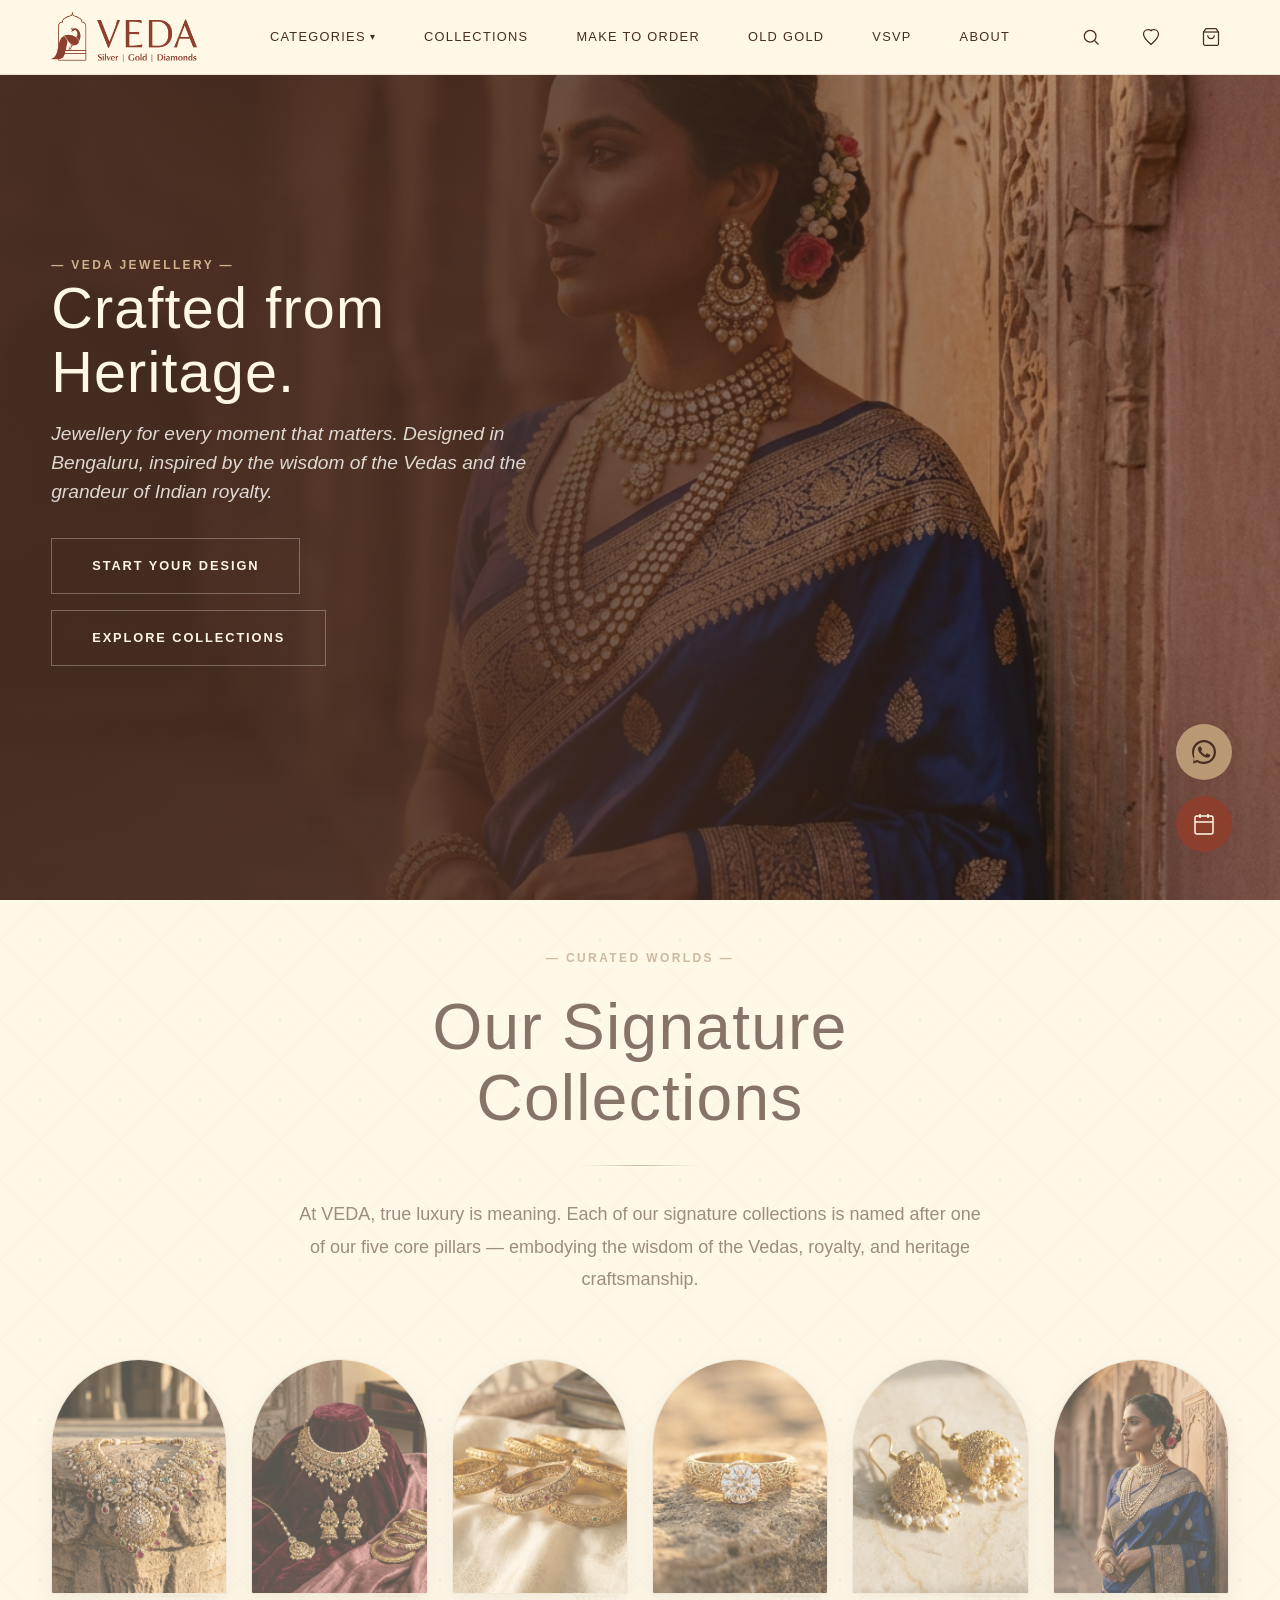
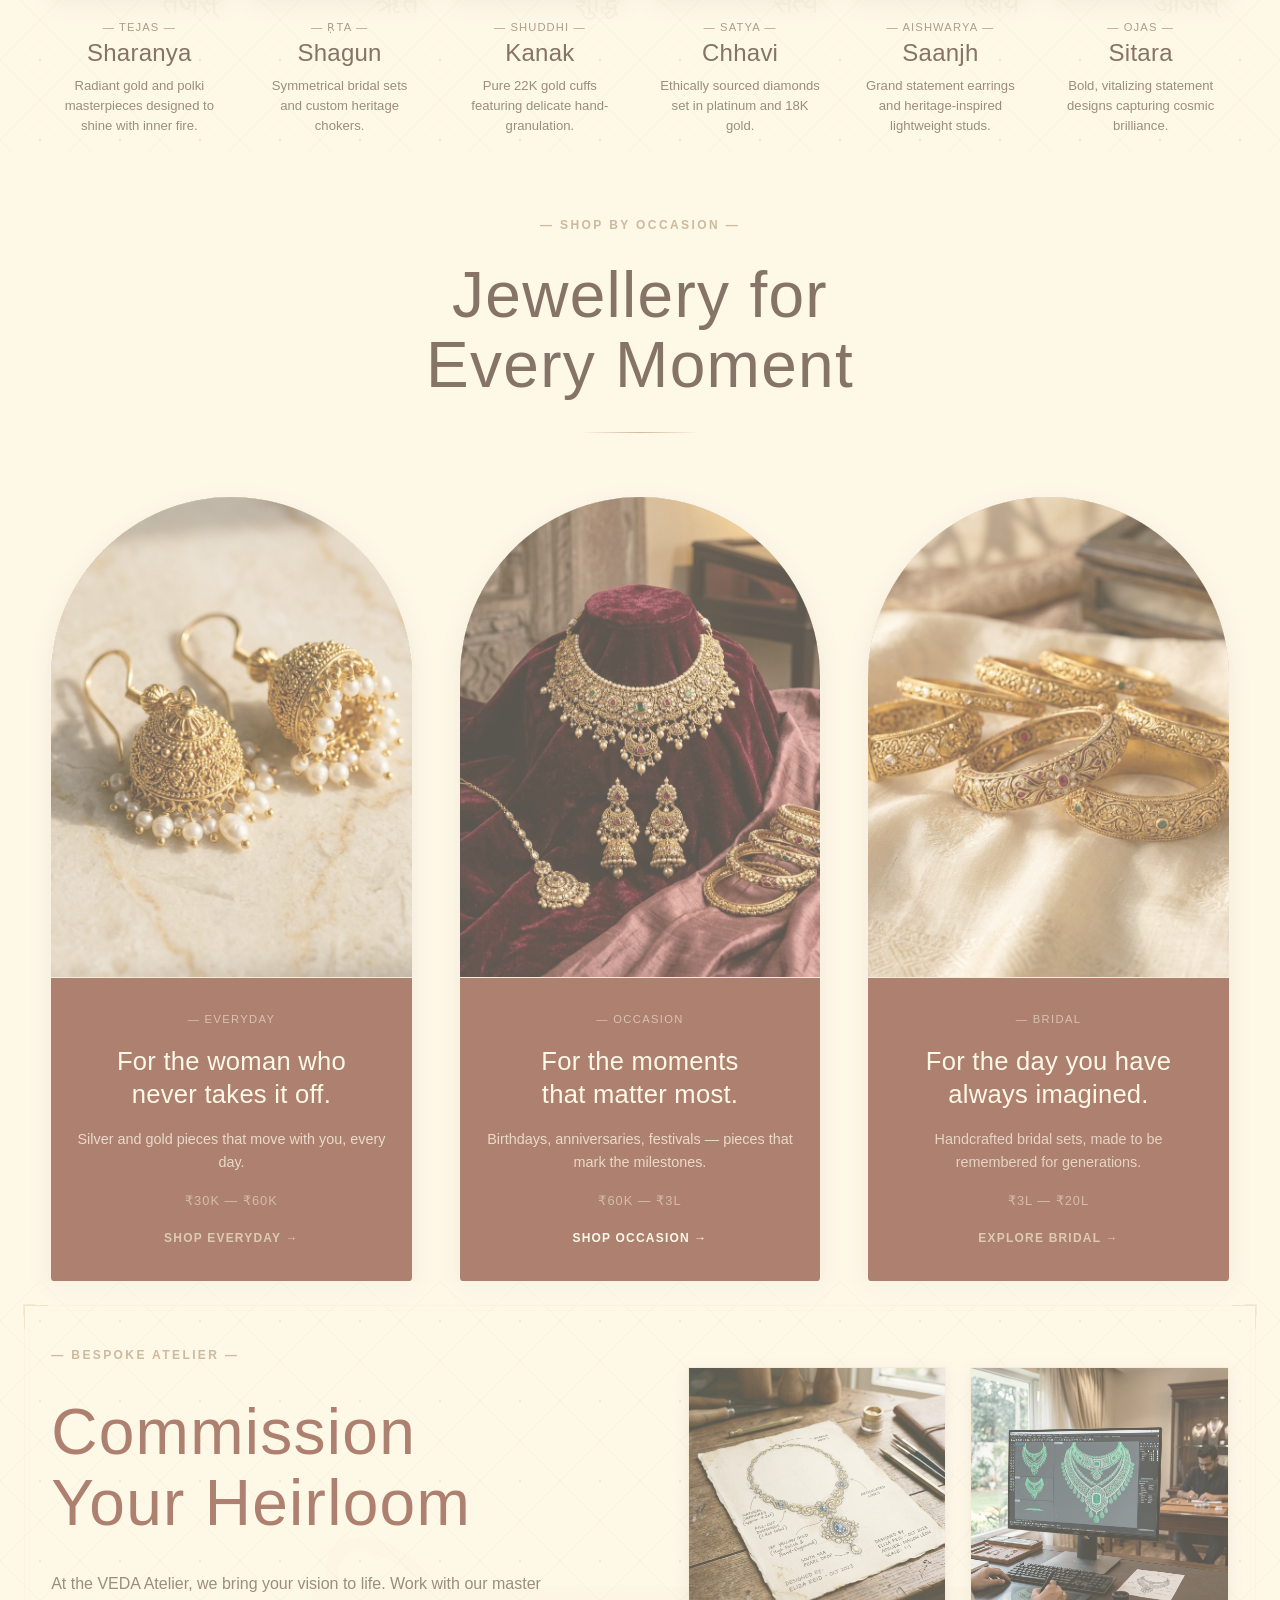
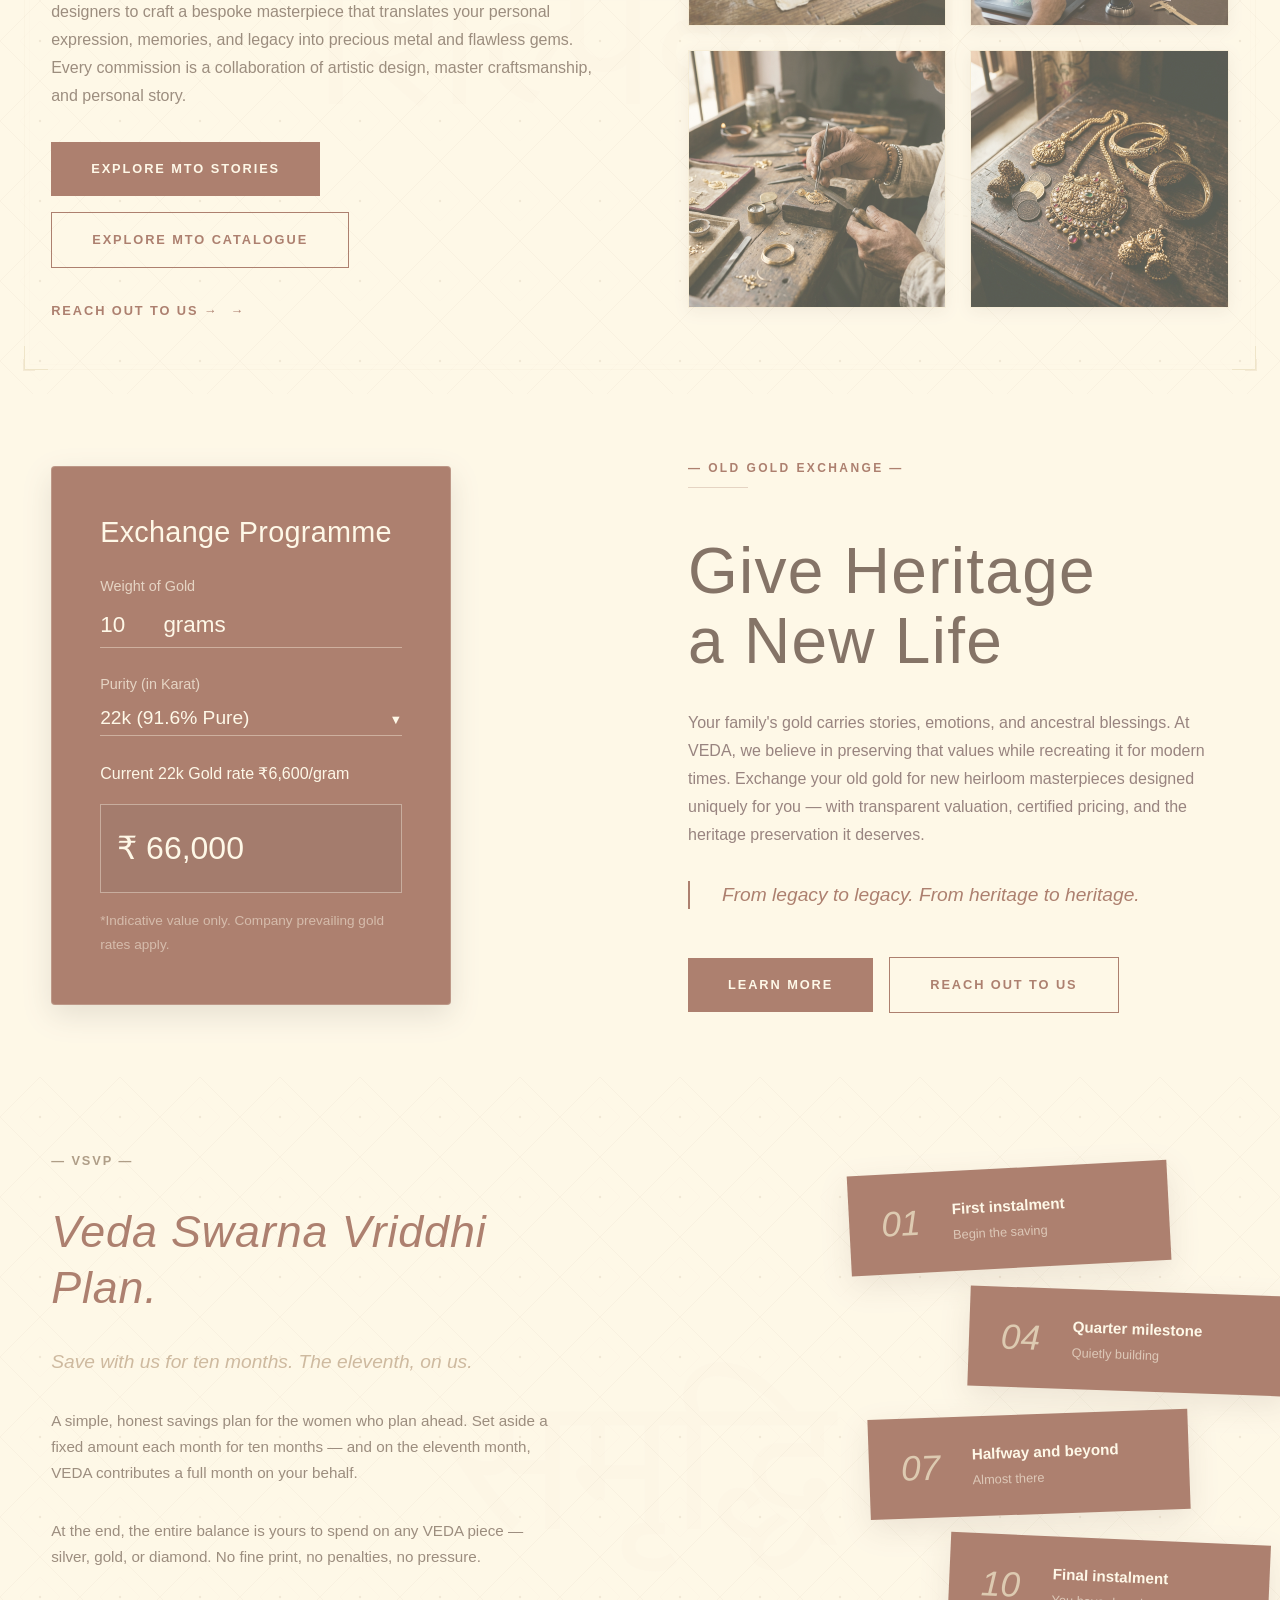
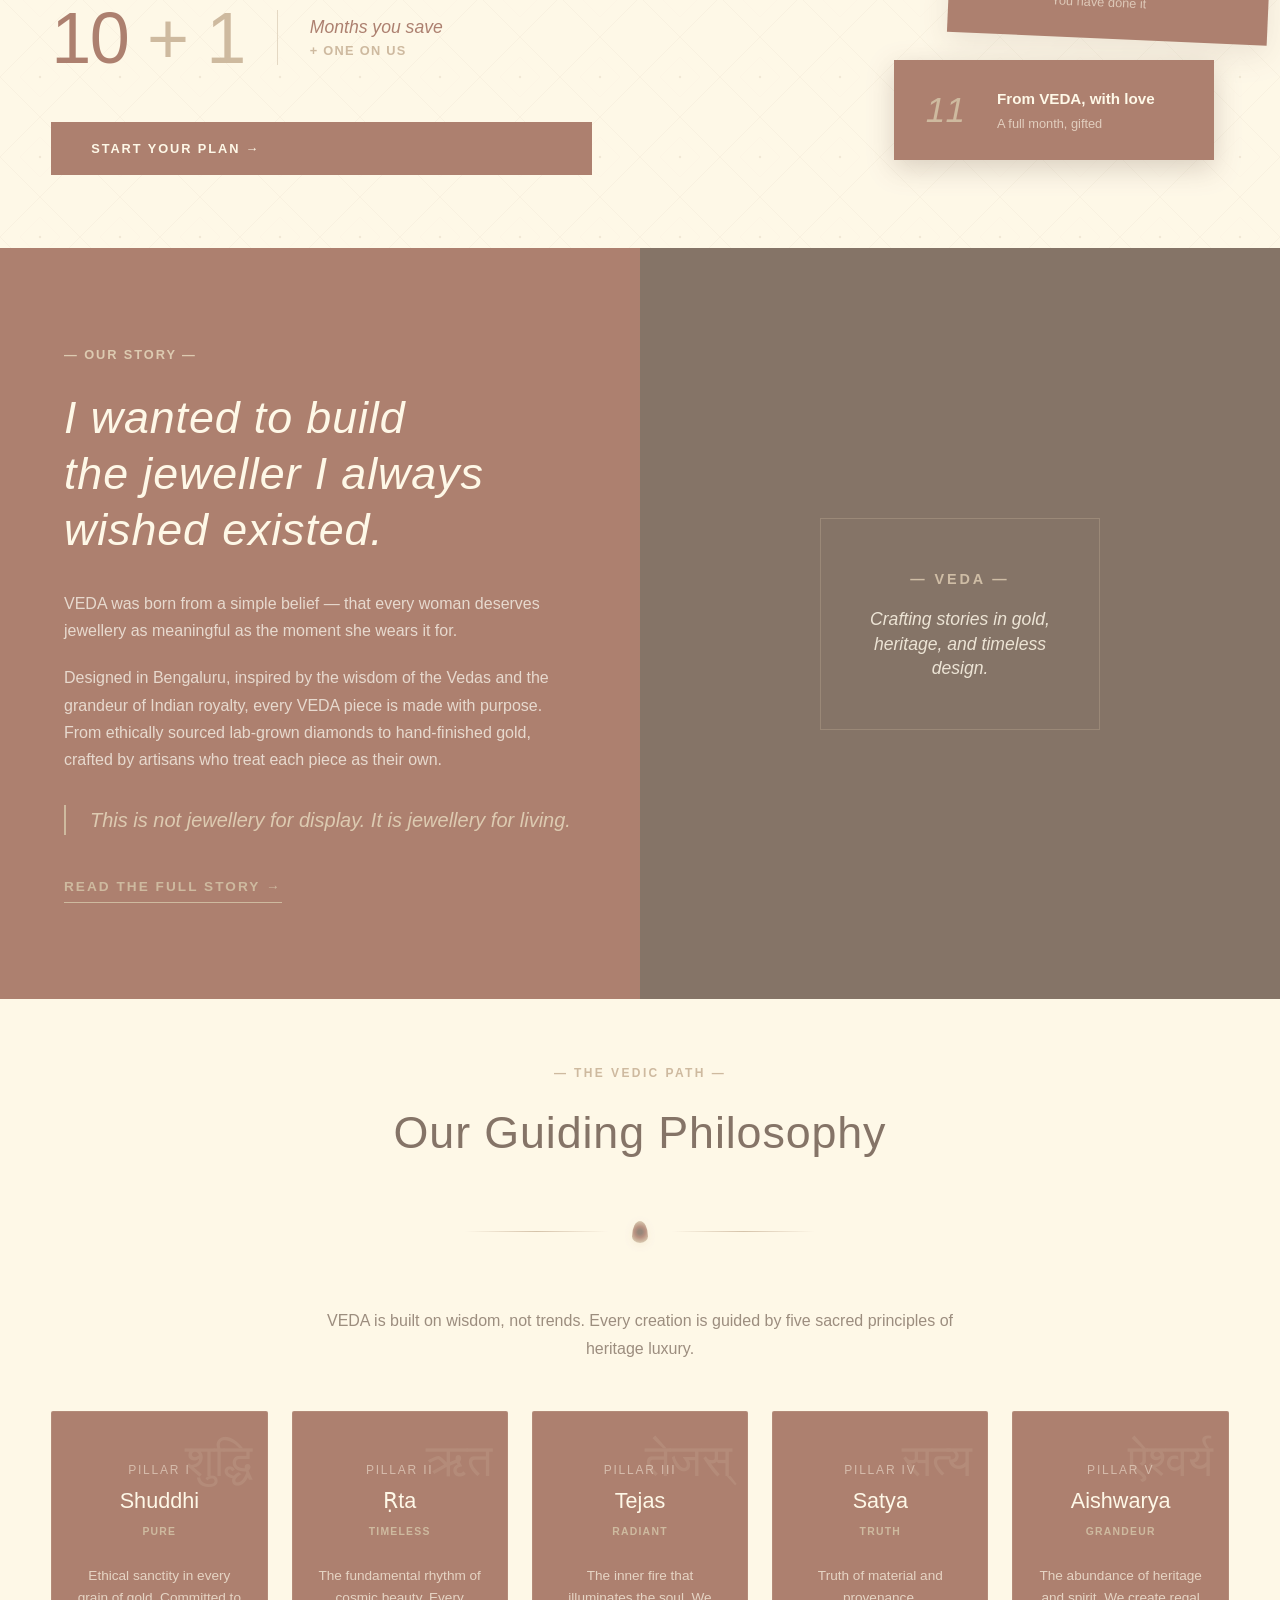
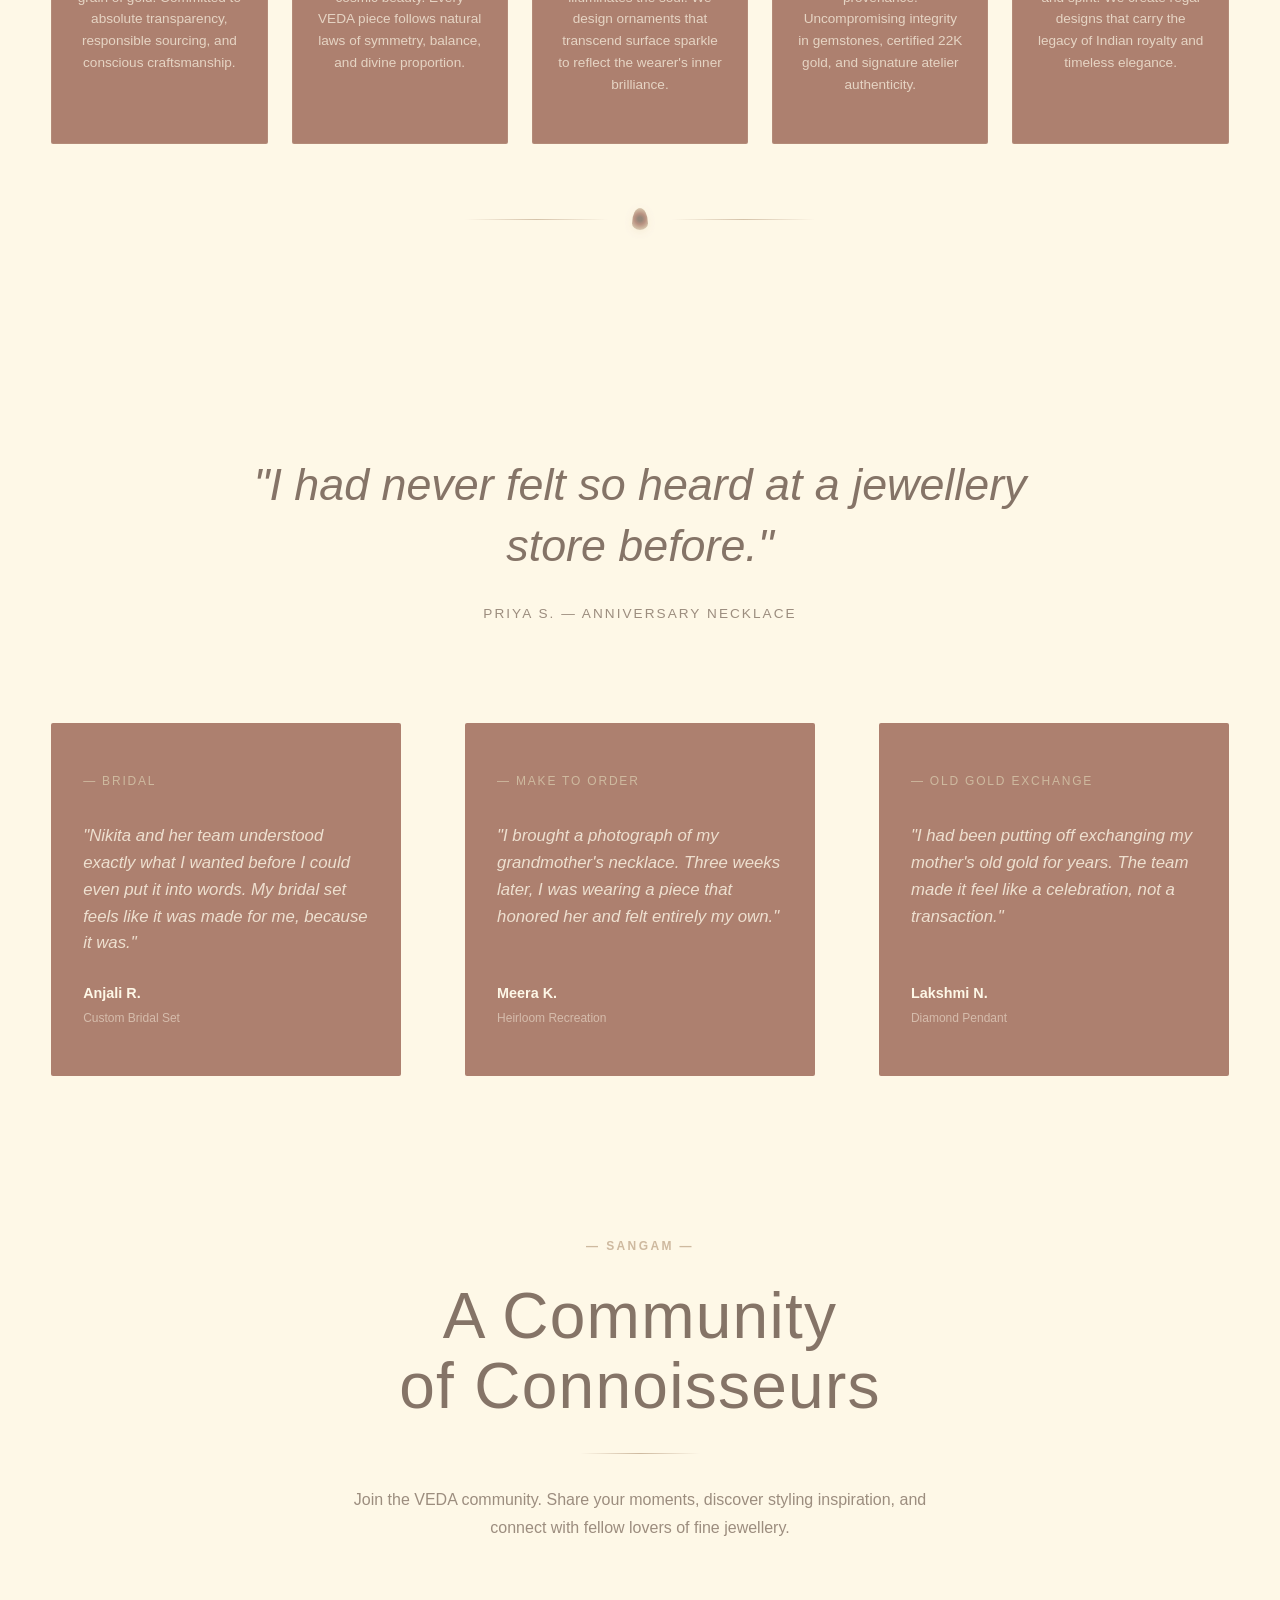
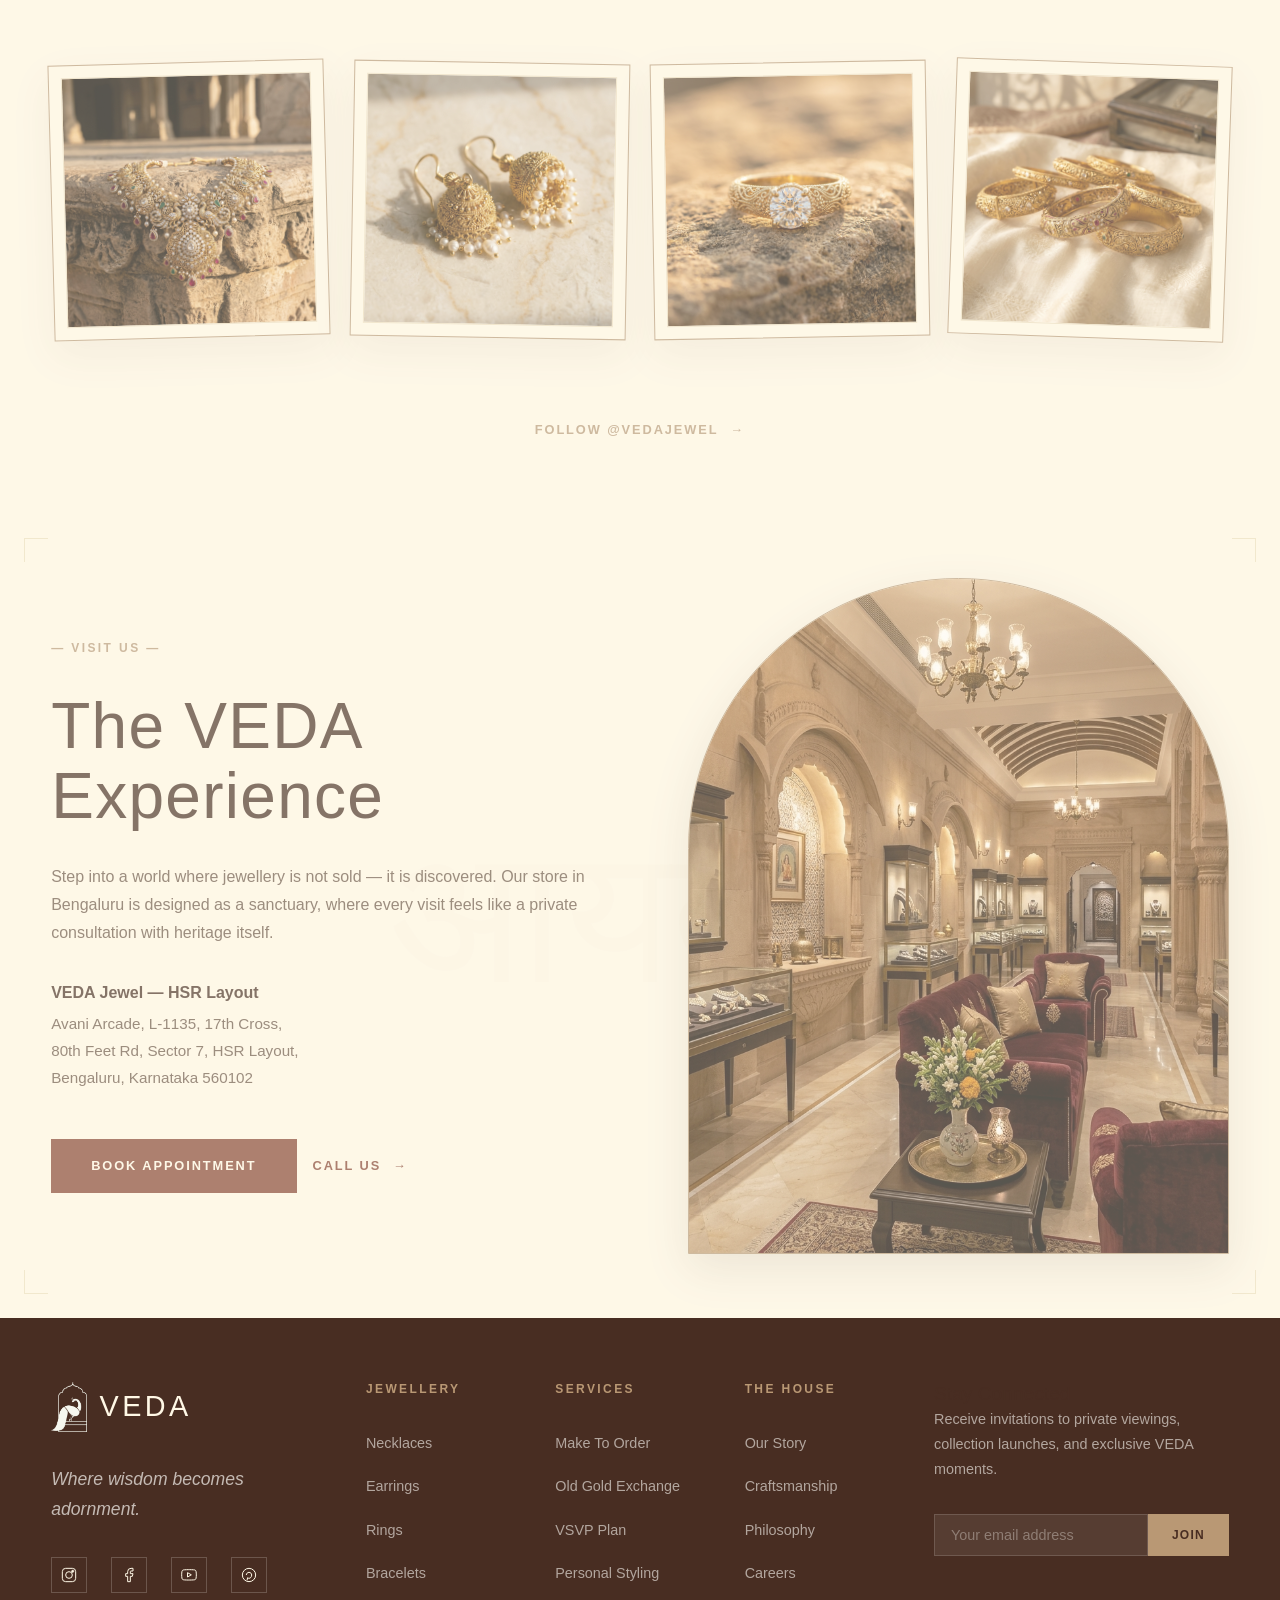
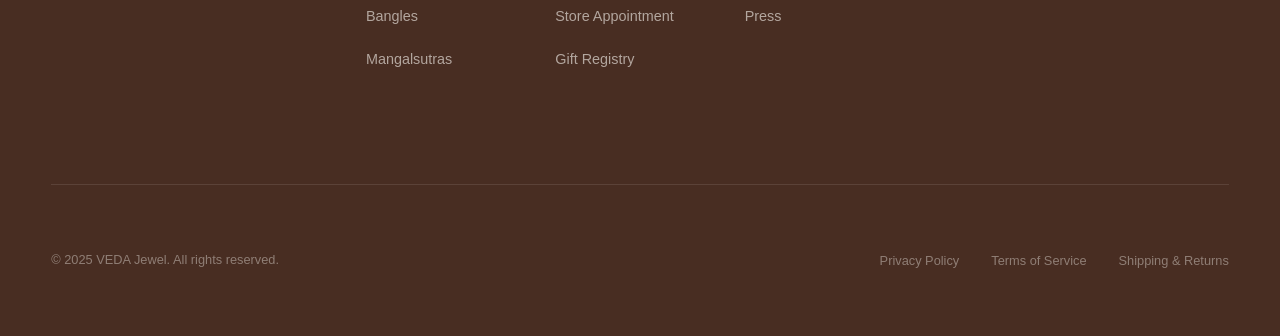
==== index.html @ a29790f1 "ui: reduce hero size and center align text on mobile" ====
<!DOCTYPE html>
<html lang="en">
<head>
  <meta charset="UTF-8">
  <meta name="viewport" content="width=device-width, initial-scale=1.0">
  <title>VEDA Jewel — Where Wisdom Becomes Adornment</title>
  <meta name="description" content="VEDA is a luxury Indian jewellery house inspired by the wisdom of the Vedas, Indian royalty, heritage craftsmanship, and conscious luxury. Silver, Gold & Diamonds.">
  <link rel="icon" type="image/svg+xml" href="assets/icons/favicon.svg">
  <link rel="stylesheet" href="css/style.css?v=4.1">
</head>
<body>

  <!-- ═══ Navigation ═══ -->
  <nav class="navbar" id="main-nav">
    <div class="navbar-inner">
      <a href="index.html" class="navbar-logo">
        <img src="assets/icons/logo-full.png" alt="VEDA Jewel" style="height: 50px; width: auto;">
      </a>

      <div class="navbar-links">
        <div class="navbar-dropdown-wrapper">
          <a href="category.html" class="navbar-dropdown-toggle">Categories <span class="chevron-arrow">&#9662;</span></a>
          <div class="navbar-dropdown-menu">
            <a href="category.html?category=necklaces">Gold Necklaces</a>
            <a href="category.html?category=pendants">Gold Pendants</a>
            <a href="category.html?category=mangalsutra">Gold Mangalsutras</a>
            <a href="category.html?category=earrings">Gold Earrings</a>
            <a href="category.html?category=rings">Gold Rings</a>
            <a href="category.html?category=bracelets">Gold Bracelets</a>
            <a href="category.html?category=nosepin">Gold Nosepins</a>
          </div>
        </div>
        <a href="collection.html">Collections</a>
        <a href="make-to-order.html">Make To Order</a>
        <a href="old-gold-exchange.html">Old Gold</a>
        <a href="vsvp.html">VSVP</a>
        <a href="about.html">About</a>
      </div>

      <div class="navbar-utility">
        <button aria-label="Search" class="hide-mobile">
          <svg viewBox="0 0 24 24" fill="none" stroke="currentColor" stroke-width="1.5"><circle cx="11" cy="11" r="7"/><path d="M16.5 16.5L21 21"/></svg>
        </button>
        <a href="#" aria-label="Wishlist" class="hide-mobile">
          <svg viewBox="0 0 24 24" fill="none" stroke="currentColor" stroke-width="1.5"><path d="M12 21C12 21 3 13.5 3 8.5C3 5.42 5.42 3 8.5 3C10.24 3 11.91 3.81 12 5C12.09 3.81 13.76 3 15.5 3C18.58 3 21 5.42 21 8.5C21 13.5 12 21 12 21Z"/></svg>
        </a>
        <a href="#" aria-label="Cart" class="hide-mobile">
          <svg viewBox="0 0 24 24" fill="none" stroke="currentColor" stroke-width="1.5"><path d="M6 2L3 6V20C3 20.5304 3.21071 21.0391 3.58579 21.4142C3.96086 21.7893 4.46957 22 5 22H19C19.5304 22 20.0391 21.7893 20.4142 21.4142C20.7893 21.0391 21 20.5304 21 20V6L18 2H6Z"/><path d="M3 6H21"/><path d="M16 10C16 11.0609 15.5786 12.0783 14.8284 12.8284C14.0783 13.5786 13.0609 14 12 14C10.9391 14 9.92172 13.5786 9.17157 12.8284C8.42143 12.0783 8 11.0609 8 10"/></svg>
        </a>
        <div class="navbar-hamburger" id="hamburger-toggle" aria-label="Menu">
          <span></span><span></span><span></span>
        </div>
      </div>
    </div>
  </nav>

  <!-- Mobile Menu -->
  <div class="mobile-menu" id="mobile-menu">
    <button class="mobile-menu-close" aria-label="Close menu">&times;</button>
    <a href="index.html">Home</a>
    <a href="category.html">Categories</a>
    <a href="collection.html">Collections</a>
    <a href="make-to-order.html">Make To Order</a>
    <a href="old-gold-exchange.html">Old Gold Exchange</a>
    <a href="vsvp.html">VSVP</a>
    <a href="about.html">Our Story</a>
    <a href="products.html">Shop</a>
  </div>


  <!-- ═══ HERO ═══ -->
  <section class="hero hero-home luxury-texture" id="hero">
    <div class="hero-burgundy-gradient"></div>
    
    <div class="hero-content hero-home-content">
      <span class="label" style="color: var(--gold-light); animation: fadeInDown 1s ease 0.3s both;">— VEDA JEWELLERY —</span>
      <h1 class="display-lg" style="animation: fadeInUp 1.2s ease 0.5s both;">Crafted from Heritage.</h1>
      <p class="subtitle" style="animation: fadeInUp 1.2s ease 0.8s both;">Jewellery for every moment that matters. Designed in Bengaluru, inspired by the wisdom of the Vedas and the grandeur of Indian royalty.</p>
      <div class="hero-home-buttons" style="animation: fadeInUp 1.2s ease 1.1s both;">
        <a href="products.html" class="btn btn-secondary" style="border-color: rgba(250,247,242,0.3); color: var(--text-light);">Start Your Design</a>
        <a href="collection.html" class="btn btn-secondary" style="border-color: rgba(250,247,242,0.3); color: var(--text-light);">Explore Collections</a>
      </div>
    </div>
  </section>

  <!-- ═══ THE COLLECTIONS OF VEDA ═══ -->
  <section class="bg-cream bg-pattern-jaali-light" id="philosophy" style="padding-top: var(--space-xl); padding-bottom: 0;">
    <div class="container" style="position: relative; z-index: 1;">
      <div class="section-header reveal" style="text-align: center; margin-bottom: var(--space-2xl);">
        <span class="label-gold">— Curated Worlds —</span>
        <h2>Our Signature Collections</h2>
        <hr class="gold-line-long">
        <p class="body-lg" style="margin: 0 auto; max-width: 800px;">
          At VEDA, true luxury is meaning. Each of our signature collections is named after one of our five core pillars — embodying the wisdom of the Vedas, royalty, and heritage craftsmanship.
        </p>
      </div>
      
      <div class="collections-row-grid reveal">
        
        <!-- Sharanya (Tejas) -->
        <div class="collection-row-card reveal">
          <a href="collection.html" class="collection-card-link">
            <div class="collection-card-arch">
              <img src="assets/images/hero-necklace.png" alt="The Sharanya Collection">
            </div>
            <div class="collection-card-meta">
              <span class="card-sanskrit-overlay">तेजस्</span>
              <span class="card-pillar-label">— Tejas —</span>
              <h3>Sharanya</h3>
              <p class="card-desc-short">Radiant gold and polki masterpieces designed to shine with inner fire.</p>
            </div>
          </a>
        </div>

        <!-- Shagun (Ṛta) -->
        <div class="collection-row-card reveal">
          <a href="collection.html" class="collection-card-link">
            <div class="collection-card-arch">
              <img src="assets/images/bridal-set.png" alt="The Shagun Collection">
            </div>
            <div class="collection-card-meta">
              <span class="card-sanskrit-overlay">ऋत</span>
              <span class="card-pillar-label">— Ṛta —</span>
              <h3>Shagun</h3>
              <p class="card-desc-short">Symmetrical bridal sets and custom heritage chokers.</p>
            </div>
          </a>
        </div>

        <!-- Kanak (Shuddhi) -->
        <div class="collection-row-card reveal">
          <a href="collection.html" class="collection-card-link">
            <div class="collection-card-arch">
              <img src="assets/images/gold-bangles.png" alt="The Kanak Collection">
            </div>
            <div class="collection-card-meta">
              <span class="card-sanskrit-overlay">शुद्धि</span>
              <span class="card-pillar-label">— Shuddhi —</span>
              <h3>Kanak</h3>
              <p class="card-desc-short">Pure 22K gold cuffs featuring delicate hand-granulation.</p>
            </div>
          </a>
        </div>

        <!-- Chhavi (Satya) -->
        <div class="collection-row-card reveal">
          <a href="collection.html" class="collection-card-link">
            <div class="collection-card-arch">
              <img src="assets/images/diamond-ring.png" alt="The Chhavi Collection">
            </div>
            <div class="collection-card-meta">
              <span class="card-sanskrit-overlay">सत्य</span>
              <span class="card-pillar-label">— Satya —</span>
              <h3>Chhavi</h3>
              <p class="card-desc-short">Ethically sourced diamonds set in platinum and 18K gold.</p>
            </div>
          </a>
        </div>

        <!-- Saanjh (Aishwarya) -->
        <div class="collection-row-card reveal">
          <a href="collection.html" class="collection-card-link">
            <div class="collection-card-arch">
              <img src="assets/images/gold-earrings.png" alt="The Saanjh Collection">
            </div>
            <div class="collection-card-meta">
              <span class="card-sanskrit-overlay">ऐश्वर्य</span>
              <span class="card-pillar-label">— Aishwarya —</span>
              <h3>Saanjh</h3>
              <p class="card-desc-short">Grand statement earrings and heritage-inspired lightweight studs.</p>
            </div>
          </a>
        </div>

        <!-- Sitara (Ojas) -->
        <div class="collection-row-card reveal">
          <a href="collection.html" class="collection-card-link">
            <div class="collection-card-arch">
              <img src="assets/images/editorial-model.png" alt="The Sitara Collection">
            </div>
            <div class="collection-card-meta">
              <span class="card-sanskrit-overlay">ओजस्</span>
              <span class="card-pillar-label">— Ojas —</span>
              <h3>Sitara</h3>
              <p class="card-desc-short">Bold, vitalizing statement designs capturing cosmic brilliance.</p>
            </div>
          </a>
        </div>

      </div>
      
    </div>
  </section>


  <!-- ═══ OCCASION SEGMENTS ═══ -->
  <section class="bg-cream" id="occasions" style="padding-bottom: 0;">
    <div class="container">
      <div class="section-header reveal" style="text-align: center; margin-bottom: var(--space-2xl);">
        <span class="label-gold">— Shop By Occasion —</span>
        <h2>Jewellery for Every Moment</h2>
        <hr class="gold-line-long">
      </div>

      <div class="occasion-cards-grid reveal">
        <!-- Everyday Card -->
        <a href="collection.html?segment=everyday" class="occasion-card occasion-card-light">
          <div class="occasion-card-arch">
            <img src="assets/images/gold-earrings.png" alt="Everyday Jewellery">
          </div>
          <div class="occasion-card-inner">
            <span class="occasion-card-label">— Everyday</span>
            <h3 class="occasion-card-heading">For the woman who never takes it off.</h3>
            <p class="occasion-card-desc">Silver and gold pieces that move with you, every day.</p>
            <span class="occasion-card-price">₹30K — ₹60K</span>
            <span class="occasion-card-cta">Shop Everyday &rarr;</span>
          </div>
        </a>

        <!-- Occasion Card -->
        <a href="collection.html?segment=occasion" class="occasion-card occasion-card-gold">
          <div class="occasion-card-arch">
            <img src="assets/images/bridal-set.png" alt="Occasion Jewellery">
          </div>
          <div class="occasion-card-inner">
            <span class="occasion-card-label">— Occasion</span>
            <h3 class="occasion-card-heading">For the moments that matter most.</h3>
            <p class="occasion-card-desc">Birthdays, anniversaries, festivals — pieces that mark the milestones.</p>
            <span class="occasion-card-price">₹60K — ₹3L</span>
            <span class="occasion-card-cta">Shop Occasion &rarr;</span>
          </div>
        </a>

        <!-- Bridal Card -->
        <a href="collection.html?segment=bridal" class="occasion-card occasion-card-maroon">
          <div class="occasion-card-arch">
            <img src="assets/images/gold-bangles.png" alt="Bridal Jewellery">
          </div>
          <div class="occasion-card-inner">
            <span class="occasion-card-label">— Bridal</span>
            <h3 class="occasion-card-heading">For the day you have always imagined.</h3>
            <p class="occasion-card-desc">Handcrafted bridal sets, made to be remembered for generations.</p>
            <span class="occasion-card-price">₹3L — ₹20L</span>
            <span class="occasion-card-cta">Explore Bridal &rarr;</span>
          </div>
        </a>
      </div>
    </div>
  </section>


  <!-- ═══ MAKE TO ORDER ═══ -->
  <section class="bg-cream bg-pattern-jaali-light" id="make-to-order">
    <div class="luxury-inner-frame">
      <div class="corner-detail corner-tl"></div>
      <div class="corner-detail corner-tr"></div>
      <div class="corner-detail corner-bl"></div>
      <div class="corner-detail corner-br"></div>
    </div>
    <div class="bg-decorative-motif peacock-motif">
      <svg viewBox="0 0 100 100" fill="none" stroke="var(--gold-aged)" stroke-width="0.3">
        <path d="M50 5 C30 25, 20 40, 20 60 C20 78, 32 90, 50 90 C68 90, 80 78, 80 60 C80 40, 70 25, 50 5 Z" stroke-dasharray="1 1"/>
        <path d="M50 20 C38 35, 28 48, 28 62 C28 74, 38 82, 50 82 C62 82, 72 74, 72 62 C72 48, 62 35, 50 20 Z"/>
        <circle cx="50" cy="55" r="8" fill="var(--gold-faint)"/>
        <path d="M50 55 L50 82" stroke-width="0.5"/>
      </svg>
    </div>
    <div class="sanskrit-backdrop">शिल्पकला</div>
    <div class="corner-ornaments"><span></span></div>
    <div class="container">
      <div class="split-layout" style="min-height: auto; gap: var(--space-3xl); align-items: center; position: relative; z-index: 2;">
        <div class="reveal-left" style="padding: 0;">
          <span class="label" style="color: var(--gold-aged);">— Bespoke Atelier —</span>
          <h2 style="margin: var(--space-lg) 0; color: var(--maroon);">Commission<br>Your Heirloom</h2>
          <p style="color: var(--text-secondary); margin-bottom: var(--space-lg);">
            At the VEDA Atelier, we bring your vision to life. Work with our master designers to craft a bespoke masterpiece that translates your personal expression, memories, and legacy into precious metal and flawless gems. Every commission is a collaboration of artistic design, master craftsmanship, and personal story.
          </p>
          <div style="display: flex; gap: 1rem; flex-wrap: wrap; margin-bottom: 1.5rem;">
            <a href="make-to-order.html" class="btn btn-primary">Explore MTO Stories</a>
            <a href="make-to-order.html#catalogue" class="btn btn-secondary" style="border-color: var(--maroon); color: var(--maroon);">Explore MTO Catalogue</a>
          </div>
          <a href="https://wa.me/919187204025" class="btn-whisper">Reach Out To Us →</a>
        </div>
        <div class="reveal-right">
          <div class="mto-collage-grid">
            <div class="mto-collage-item">
              <img src="assets/images/jewellery-sketch.png" alt="VEDA Atelier - Hand-drawn Sketches">
              <div class="item-label">01. Sketches</div>
            </div>
            <div class="mto-collage-item">
              <img src="assets/images/cad-rendering.png" alt="VEDA Atelier - 3D CAD Renders">
              <div class="item-label">02. CAD Rendering</div>
            </div>
            <div class="mto-collage-item">
              <img src="assets/images/artisan-crafting.png" alt="VEDA Atelier - Master Goldsmiths">
              <div class="item-label">03. Artisans</div>
            </div>
            <div class="mto-collage-item">
              <img src="assets/images/heritage-gold.png" alt="VEDA Atelier - Past Creations">
              <div class="item-label">04. Masterpieces</div>
            </div>
          </div>
        </div>
      </div>
    </div>
  </section>


  <!-- ═══ OLD GOLD EXCHANGE ═══ -->
  <section class="bg-gold-section" id="old-gold">
    <div class="sanskrit-backdrop" style="color: rgba(51, 11, 20, 0.04);">परम्परा</div>
    <div class="container">
      <div class="split-layout" style="min-height: auto; gap: var(--space-3xl); align-items: center; position: relative; z-index: 2;">
        <div class="reveal-left" style="padding: 0;" id="gold-calculator">
          <div style="background-color: #8B3F2C; padding: var(--space-xl); border: 1px solid rgba(255, 248, 230, 0.2); max-width: 400px; box-shadow: 0 10px 30px rgba(0,0,0,0.15); border-radius: 4px;">
            <h3 style="font-size: 1.8rem; color: #FFF8E6; margin-bottom: 1.5rem; font-weight: 500;">Exchange Programme</h3>
            
            <div class="form-group" style="margin-bottom: 1.5rem;">
              <label style="color: rgba(255, 248, 230, 0.7); font-size: 0.9rem; display: block; margin-bottom: 0.5rem;">Weight of Gold</label>
              <div style="display: flex; align-items: center; border-bottom: 1px solid rgba(255, 248, 230, 0.4); padding-bottom: 0.2rem;">
                <input type="number" id="gold-weight" placeholder="10" value="10" style="border: none; background: transparent; font-size: 1.4rem; color: #FFF8E6; width: 60px; outline: none;">
                <span style="font-size: 1.4rem; color: #FFF8E6; margin-left: 0.2rem;">grams</span>
              </div>
            </div>

            <div class="form-group" style="margin-bottom: 1.5rem;">
              <label style="color: rgba(255, 248, 230, 0.7); font-size: 0.9rem; display: block; margin-bottom: 0.5rem;">Purity (in Karat)</label>
              <div style="border-bottom: 1px solid rgba(255, 248, 230, 0.4); padding-bottom: 0.2rem; position: relative;">
                <select id="metal-type" style="border: none; background: transparent; font-size: 1.2rem; color: #FFF8E6; width: 100%; outline: none; appearance: none; padding-right: 20px;">
                  <option value="24k" style="color: #482D22;">24k (99.9% Pure)</option>
                  <option value="22k" selected style="color: #482D22;">22k (91.6% Pure)</option>
                  <option value="18k" style="color: #482D22;">18k (75.0% Pure)</option>
                  <option value="14k" style="color: #482D22;">14k (58.5% Pure)</option>
                </select>
                <span style="position: absolute; right: 0; top: 50%; transform: translateY(-50%); pointer-events: none; font-size: 0.8rem; color: #FFF8E6;">▼</span>
              </div>
            </div>

            <p style="font-size: 1rem; color: #FFF8E6; margin-bottom: 1rem;">Current <span id="calc-rate-label">22k</span> Gold rate <span style="font-weight: 500;" id="calc-rate-value">₹6,600/gram</span></p>

            <div id="calc-result" class="active" style="border: 1px solid rgba(255, 248, 230, 0.4); padding: 1rem; margin-bottom: 1rem; background: rgba(0,0,0,0.1);">
              <div id="calc-value" style="font-size: 2rem; color: #FFF8E6; font-weight: 500;">₹ 66,000</div>
            </div>

            <p style="font-size: 0.85rem; color: rgba(255, 248, 230, 0.5);">*Indicative value only. Company prevailing gold rates apply.</p>
          </div>
        </div>
        <div class="reveal-right" style="padding: 0;">
          <span class="label" style="color: var(--maroon);">— Old Gold Exchange —</span>
          <hr class="gold-line" style="margin: 0.5rem 0 1rem 0; background-color: var(--maroon); opacity: 0.3;">
          <h2 style="margin: var(--space-lg) 0; color: var(--text-primary);">Give Heritage<br>a New Life</h2>
          <p style="margin-bottom: var(--space-lg); color: rgba(51, 11, 20, 0.75);">
            Your family's gold carries stories, emotions, and ancestral blessings. At VEDA, we believe in preserving that values while recreating it for modern times. Exchange your old gold for new heirloom masterpieces designed uniquely for you — with transparent valuation, certified pricing, and the heritage preservation it deserves.
          </p>
          <div class="quote-block" style="margin-bottom: var(--space-xl); border-left-color: var(--maroon);">
            <p class="quote-text" style="font-size: 1.2rem; color: var(--maroon);">From legacy to legacy. From heritage to heritage.</p>
          </div>
          <div style="display: flex; gap: 1rem; align-items: center; flex-wrap: wrap;">
            <a href="old-gold-exchange.html" class="btn btn-primary">Learn More</a>
            <a href="https://wa.me/919187204025" class="btn btn-secondary" style="border-color: var(--maroon); color: var(--maroon);">Reach Out To Us</a>
          </div>
        </div>
      </div>
    </div>
  </section>

  <!-- ═══ VSVP MEMBERSHIP ═══ -->
  <section class="bg-cream bg-pattern-jaali-light" id="vsvp">
    <div class="sanskrit-backdrop">समृद्धि</div>
    <div class="container">
      <div class="split-layout" style="min-height: auto; gap: var(--space-3xl); align-items: center; position: relative; z-index: 2;">
        <div class="reveal-left" style="padding: 0;">
          <span class="label" style="color: var(--text-tertiary); font-size: 0.8rem; letter-spacing: 0.15em;">— VSVP —</span>
          <h2 style="color: var(--maroon); margin: var(--space-lg) 0; font-style: italic; font-family: var(--font-display); font-size: clamp(2rem, 3.5vw, 3.2rem); font-weight: 300; line-height: 1.25;">Veda Swarna Vriddhi<br>Plan.</h2>
          <p class="subtitle reveal" style="color: var(--gold-aged); font-style: italic; font-size: 1.2rem; margin-bottom: var(--space-lg); font-family: var(--font-display);">
            Save with us for ten months. The eleventh, on us.
          </p>
          <p class="reveal" style="color: var(--text-secondary); margin-bottom: var(--space-lg); max-width: 500px; font-size: 0.95rem; line-height: 1.7;">
            A simple, honest savings plan for the women who plan ahead. Set aside a fixed amount each month for ten months — and on the eleventh month, VEDA contributes a full month on your behalf.
          </p>
          <p class="reveal" style="color: var(--text-secondary); margin-bottom: var(--space-lg); max-width: 500px; font-size: 0.95rem; line-height: 1.7;">
            At the end, the entire balance is yours to spend on any VEDA piece — silver, gold, or diamond. No fine print, no penalties, no pressure.
          </p>
          <div style="display: flex; align-items: center; gap: var(--space-lg); margin-bottom: var(--space-xl);">
            <div style="font-family: var(--font-display); font-size: 4.5rem; color: var(--maroon); font-weight: 300; line-height: 1; letter-spacing: -0.02em;">
              10 <span style="color: var(--gold-aged); font-family: var(--font-display);">+</span> <span style="color: var(--gold-aged); font-family: var(--font-display);">1</span>
            </div>
            <div style="border-left: 1px solid var(--border-medium); padding-left: var(--space-lg); display: flex; flex-direction: column; justify-content: center; height: 55px;">
              <div style="font-family: var(--font-display); font-style: italic; font-size: 1.1rem; color: var(--maroon); line-height: 1.2;">Months you save</div>
              <div class="label" style="color: var(--gold-aged); font-size: 0.8rem; letter-spacing: 0.1em; margin-top: 4px; line-height: 1.2;">+ ONE ON US</div>
            </div>
          </div>
          <a href="vsvp.html" class="btn btn-primary reveal" style="padding: 1rem 2.5rem;">START YOUR PLAN &rarr;</a>
        </div>
        <div class="reveal-right" style="padding: 0;">
          <div class="vsvp-timeline-staggered">
            <div class="timeline-card tilt-left-far reveal">
              <span class="card-num">01</span>
              <div class="card-text">
                <strong>First instalment</strong>
                <span>Begin the saving</span>
              </div>
            </div>
            <div class="timeline-card tilt-right-far reveal">
              <span class="card-num">04</span>
              <div class="card-text">
                <strong>Quarter milestone</strong>
                <span>Quietly building</span>
              </div>
            </div>
            <div class="timeline-card tilt-left-near reveal">
              <span class="card-num">07</span>
              <div class="card-text">
                <strong>Halfway and beyond</strong>
                <span>Almost there</span>
              </div>
            </div>
            <div class="timeline-card tilt-right-near reveal">
              <span class="card-num">10</span>
              <div class="card-text">
                <strong>Final instalment</strong>
                <span>You have done it</span>
              </div>
            </div>
            <div class="timeline-card card-gift tilt-center-near reveal">
              <span class="card-num">11</span>
              <div class="card-text">
                <strong>From VEDA, with love</strong>
                <span>A full month, gifted</span>
              </div>
            </div>
          </div>
        </div>
      </div>
    </div>
  </section>


  <!-- ═══ FOUNDER STORY ═══ -->
  <section class="bg-maroon founder-story-maroon" id="founder-story" style="padding: 0;">
    <div class="founder-story-grid">
      <div class="founder-story-content reveal-left">
        <span class="label-gold">— Our Story —</span>
        <h2 class="display-serif">I wanted to build the jeweller I always wished existed.</h2>
        <div class="founder-story-body">
          <p>VEDA was born from a simple belief — that every woman deserves jewellery as meaningful as the moment she wears it for.</p>
          <p>Designed in Bengaluru, inspired by the wisdom of the Vedas and the grandeur of Indian royalty, every VEDA piece is made with purpose. From ethically sourced lab-grown diamonds to hand-finished gold, crafted by artisans who treat each piece as their own.</p>
        </div>
        <div class="founder-quote-block">
          <p class="founder-quote-text">This is not jewellery for display. It is jewellery for living.</p>
        </div>
        <a href="about.html" class="link-editorial">Read the Full Story &rarr;</a>
      </div>
      <div class="founder-story-image reveal-right" style="background-color: var(--bg-deep); display: flex; align-items: center; justify-content: center; min-height: 600px;">
        <div class="brand-monogram" style="text-align: center; border: 1px solid var(--border-gold); padding: var(--space-xl); max-width: 280px; opacity: 0.85;">
          <span class="label-gold" style="font-size: 0.9rem; letter-spacing: 0.2em; display: block; margin-bottom: var(--space-sm); color: var(--gold-light);">— VEDA —</span>
          <span style="font-family: var(--font-display); font-style: italic; color: var(--text-light); font-size: 1.1rem; line-height: 1.4; display: block;">Crafting stories in gold, heritage, and timeless design.</span>
        </div>
      </div>
    </div>
  </section>


  <!-- ═══ VEDIC PHILOSOPHY BAND ═══ -->
  <section class="bg-white" id="philosophy-band">
    <div class="container">
      <div class="section-header reveal" style="text-align: center; margin-bottom: var(--space-xl);">
        <span class="label-gold">— The Vedic Path —</span>
        <h2 style="font-size: clamp(2rem, 3.5vw, 3rem);">Our Guiding Philosophy</h2>
        <div class="divider-peacock">
          <div class="divider-peacock-eye"></div>
        </div>
        <p style="max-width: 650px; margin: 0 auto;">VEDA is built on wisdom, not trends. Every creation is guided by five sacred principles of heritage luxury.</p>
      </div>
      
      <div class="philosophy-grid reveal">
        <!-- Shuddhi -->
        <div class="philosophy-card">
          <div class="pillar-sanskrit">शुद्धि</div>
          <span class="pillar-num">Pillar I</span>
          <h4>Shuddhi</h4>
          <div class="pillar-mean">Pure</div>
          <p>Ethical sanctity in every grain of gold. Committed to absolute transparency, responsible sourcing, and conscious craftsmanship.</p>
        </div>

        <!-- Ṛta -->
        <div class="philosophy-card">
          <div class="pillar-sanskrit">ऋत</div>
          <span class="pillar-num">Pillar II</span>
          <h4>Ṛta</h4>
          <div class="pillar-mean">Timeless</div>
          <p>The fundamental rhythm of cosmic beauty. Every VEDA piece follows natural laws of symmetry, balance, and divine proportion.</p>
        </div>

        <!-- Tejas -->
        <div class="philosophy-card">
          <div class="pillar-sanskrit">तेजस्</div>
          <span class="pillar-num">Pillar III</span>
          <h4>Tejas</h4>
          <div class="pillar-mean">Radiant</div>
          <p>The inner fire that illuminates the soul. We design ornaments that transcend surface sparkle to reflect the wearer's inner brilliance.</p>
        </div>

        <!-- Satya -->
        <div class="philosophy-card">
          <div class="pillar-sanskrit">सत्य</div>
          <span class="pillar-num">Pillar IV</span>
          <h4>Satya</h4>
          <div class="pillar-mean">Truth</div>
          <p>Truth of material and provenance. Uncompromising integrity in gemstones, certified 22K gold, and signature atelier authenticity.</p>
        </div>

        <!-- Aishwarya -->
        <div class="philosophy-card">
          <div class="pillar-sanskrit">ऐश्वर्य</div>
          <span class="pillar-num">Pillar V</span>
          <h4>Aishwarya</h4>
          <div class="pillar-mean">Grandeur</div>
          <p>The abundance of heritage and spirit. We create regal designs that carry the legacy of Indian royalty and timeless elegance.</p>
        </div>
      </div>
      <div class="divider-peacock" style="margin-top: 4rem;">
        <div class="divider-peacock-eye"></div>
      </div>
    </div>
  </section>


  <!-- ═══ CLIENT STORIES ═══ -->
  <section class="customer-stories-section customer-stories-gold bg-gold-section" id="stories" style="position: relative;">
    <div class="sanskrit-backdrop" style="color: rgba(44, 24, 16, 0.03);">कथा</div>
    <div class="container" style="position: relative; z-index: 2;">
      
      <div class="featured-quote-container reveal">
        <p class="featured-quote-text">
          "I had never felt so heard at a jewellery store before."
        </p>
        <span class="featured-quote-author">Priya S. — Anniversary Necklace</span>
      </div>

      <div class="stories-columns-grid reveal">
        <!-- Bridal -->
        <div class="story-column-card">
          <span class="story-column-tag">— Bridal</span>
          <p class="story-column-quote">
            "Nikita and her team understood exactly what I wanted before I could even put it into words. My bridal set feels like it was made for me, because it was."
          </p>
          <div class="story-column-author">Anjali R.</div>
          <div class="story-column-meta">Custom Bridal Set</div>
        </div>

        <!-- Make to Order -->
        <div class="story-column-card">
          <span class="story-column-tag">— Make to Order</span>
          <p class="story-column-quote">
            "I brought a photograph of my grandmother's necklace. Three weeks later, I was wearing a piece that honored her and felt entirely my own."
          </p>
          <div class="story-column-author">Meera K.</div>
          <div class="story-column-meta">Heirloom Recreation</div>
        </div>

        <!-- Old Gold Exchange -->
        <div class="story-column-card">
          <span class="story-column-tag">— Old Gold Exchange</span>
          <p class="story-column-quote">
            "I had been putting off exchanging my mother's old gold for years. The team made it feel like a celebration, not a transaction."
          </p>
          <div class="story-column-author">Lakshmi N.</div>
          <div class="story-column-meta">Diamond Pendant</div>
        </div>
      </div>

    </div>
  </section>


  <!-- ═══ SANGAM COMMUNITY ═══ -->
  <section class="bg-cream" id="sangam">
    <div class="container" style="position: relative; z-index: 2;">
      <div class="section-header reveal">
        <span class="label-gold">— Sangam —</span>
        <h2>A Community of Connoisseurs</h2>
        <hr class="gold-line-long">
        <p>Join the VEDA community. Share your moments, discover styling inspiration, and connect with fellow lovers of fine jewellery.</p>
      </div>
      <div class="grid grid-4 reveal" style="gap: var(--space-md); padding: 1.5rem 0;">
        <div class="gallery-item-artistic frame-museum" style="aspect-ratio: 1; --rot: -1.5deg;">
          <div class="frame-museum-inner" style="width: 100%; height: 100%;">
            <img src="assets/images/hero-necklace.png" alt="VEDA Community" style="width: 100%; height: 100%; object-fit: cover;">
          </div>
        </div>
        <div class="gallery-item-artistic frame-museum" style="aspect-ratio: 1; --rot: 1deg;">
          <div class="frame-museum-inner" style="width: 100%; height: 100%;">
            <img src="assets/images/gold-earrings.png" alt="VEDA Community" style="width: 100%; height: 100%; object-fit: cover;">
          </div>
        </div>
        <div class="gallery-item-artistic frame-museum" style="aspect-ratio: 1; --rot: -1deg;">
          <div class="frame-museum-inner" style="width: 100%; height: 100%;">
            <img src="assets/images/diamond-ring.png" alt="VEDA Community" style="width: 100%; height: 100%; object-fit: cover;">
          </div>
        </div>
        <div class="gallery-item-artistic frame-museum" style="aspect-ratio: 1; --rot: 2deg;">
          <div class="frame-museum-inner" style="width: 100%; height: 100%;">
            <img src="assets/images/gold-bangles.png" alt="VEDA Community" style="width: 100%; height: 100%; object-fit: cover;">
          </div>
        </div>
      </div>
      <div class="text-center mt-xl reveal">
        <a href="#" class="btn-whisper btn-whisper-gold">Follow @vedajewel</a>
      </div>
    </div>
  </section>


  <!-- ═══ STORE EXPERIENCE ═══ -->
  <section class="bg-cream" id="store">
    <div class="sanskrit-backdrop">आयतन</div>
    <div class="corner-ornaments"><span></span></div>
    <div class="container">
      <div class="split-layout" style="min-height: auto; gap: var(--space-3xl); align-items: center; position: relative; z-index: 2;">
        <div class="reveal-left" style="padding: 0;">
          <span class="label-gold">— Visit Us —</span>
          <h2 style="margin: var(--space-lg) 0;">The VEDA<br>Experience</h2>
          <p style="margin-bottom: var(--space-lg);">
            Step into a world where jewellery is not sold — it is discovered. Our store in Bengaluru is designed as a sanctuary, where every visit feels like a private consultation with heritage itself.
          </p>
          <div style="margin-bottom: var(--space-xl);">
            <p style="font-weight: 500; color: var(--text-primary); margin-bottom: 4px;">
              <strong>VEDA Jewel — HSR Layout</strong>
            </p>
            <p style="font-size: 0.95rem;">
              Avani Arcade, L-1135, 17th Cross,<br>
              80th Feet Rd, Sector 7, HSR Layout,<br>
              Bengaluru, Karnataka 560102
            </p>
          </div>
          <div style="display: flex; gap: 1rem; flex-wrap: wrap;">
            <a href="https://wa.me/919187204025" class="btn btn-primary">Book Appointment</a>
            <a href="tel:+919187204025" class="btn-whisper">Call Us</a>
          </div>
        </div>
        <div class="reveal-right" style="padding: 0;">
          <div class="arch-portal" style="aspect-ratio: 4/5;">
            <img src="assets/images/store-interior.png" alt="VEDA Jewel Store — HSR Layout, Bengaluru" style="width: 100%; height: 100%; object-fit: cover;">
          </div>
        </div>
      </div>
    </div>
  </section>


  <!-- ═══ FOOTER ═══ -->
  <footer class="footer" id="footer">
    <div class="container">
      <div class="footer-grid">
        <div class="footer-brand">
          <div class="footer-logo">
            <a href="index.html" style="display:flex;align-items:center;gap:0.75rem;"><img src="assets/icons/logo-peacock.png" alt="VEDA" style="height:50px;width:auto;filter:brightness(0) invert(0.7) sepia(1) saturate(2) hue-rotate(10deg);"><span style="font-family:var(--font-display);font-size:1.8rem;letter-spacing:0.12em;color:var(--gold-aged);">VEDA</span></a>
          </div>
          <p class="footer-tagline">Where wisdom becomes adornment.</p>
          <div class="footer-social">
            <a href="#" aria-label="Instagram"><svg viewBox="0 0 24 24" fill="none" stroke="currentColor" stroke-width="1.5"><rect x="2" y="2" width="20" height="20" rx="5"/><circle cx="12" cy="12" r="5"/><circle cx="17.5" cy="6.5" r="1.5" fill="currentColor"/></svg></a>
            <a href="#" aria-label="Facebook"><svg viewBox="0 0 24 24" fill="none" stroke="currentColor" stroke-width="1.5"><path d="M18 2h-3a5 5 0 00-5 5v3H7v4h3v8h4v-8h3l1-4h-4V7a1 1 0 011-1h3z"/></svg></a>
            <a href="#" aria-label="YouTube"><svg viewBox="0 0 24 24" fill="none" stroke="currentColor" stroke-width="1.5"><path d="M22.54 6.42a2.78 2.78 0 00-1.94-2C18.88 4 12 4 12 4s-6.88 0-8.6.46a2.78 2.78 0 00-1.94 2A29 29 0 001 11.75a29 29 0 00.46 5.33A2.78 2.78 0 003.4 19.1c1.72.46 8.6.46 8.6.46s6.88 0 8.6-.46a2.78 2.78 0 001.94-2 29 29 0 00.46-5.25 29 29 0 00-.46-5.33z"/><polygon points="9.75,15.02 15.5,11.75 9.75,8.48"/></svg></a>
            <a href="#" aria-label="Pinterest"><svg viewBox="0 0 24 24" fill="none" stroke="currentColor" stroke-width="1.5"><circle cx="12" cy="12" r="10"/><path d="M8 12c0-2.21 1.79-4 4-4s4 1.79 4 4c0 3-2 5-4 5-1 0-1.5-.5-1.5-.5L10 16l-1 4"/></svg></a>
          </div>
        </div>

        <div class="footer-column">
          <h5>Jewellery</h5>
          <ul>
            <li><a href="category.html">Necklaces</a></li>
            <li><a href="category.html">Earrings</a></li>
            <li><a href="category.html">Rings</a></li>
            <li><a href="category.html">Bracelets</a></li>
            <li><a href="category.html">Bangles</a></li>
            <li><a href="category.html">Mangalsutras</a></li>
          </ul>
        </div>

        <div class="footer-column">
          <h5>Services</h5>
          <ul>
            <li><a href="make-to-order.html">Make To Order</a></li>
            <li><a href="old-gold-exchange.html">Old Gold Exchange</a></li>
            <li><a href="vsvp.html">VSVP Plan</a></li>
            <li><a href="#">Personal Styling</a></li>
            <li><a href="#">Store Appointment</a></li>
            <li><a href="#">Gift Registry</a></li>
          </ul>
        </div>

        <div class="footer-column">
          <h5>The House</h5>
          <ul>
            <li><a href="about.html">Our Story</a></li>
            <li><a href="about.html#craftsmanship">Craftsmanship</a></li>
            <li><a href="about.html#philosophy">Philosophy</a></li>
            <li><a href="#">Careers</a></li>
            <li><a href="#">Press</a></li>
          </ul>
        </div>

        <div class="footer-newsletter">
          <h5>Stay Connected</h5>
          <p>Receive invitations to private viewings, collection launches, and exclusive VEDA moments.</p>
          <form class="footer-newsletter-form" onsubmit="event.preventDefault();">
            <input type="email" placeholder="Your email address" aria-label="Email">
            <button type="submit">Join</button>
          </form>
        </div>
      </div>

      <div class="footer-bottom">
        <p>&copy; 2025 VEDA Jewel. All rights reserved.</p>
        <div class="footer-bottom-links">
          <a href="#">Privacy Policy</a>
          <a href="#">Terms of Service</a>
          <a href="#">Shipping & Returns</a>
        </div>
      </div>
    </div>
  </footer>


  <!-- ═══ Sticky CTAs ═══ -->
  <div class="sticky-ctas">
    <a href="https://wa.me/919187204025" class="sticky-cta sticky-cta-whatsapp" aria-label="WhatsApp">
      <svg viewBox="0 0 24 24" fill="currentColor"><path d="M17.472 14.382c-.297-.149-1.758-.867-2.03-.967-.273-.099-.471-.148-.67.15-.197.297-.767.966-.94 1.164-.173.199-.347.223-.644.075-.297-.15-1.255-.463-2.39-1.475-.883-.788-1.48-1.761-1.653-2.059-.173-.297-.018-.458.13-.606.134-.133.298-.347.446-.52.149-.174.198-.298.298-.497.099-.198.05-.371-.025-.52-.075-.149-.669-1.612-.916-2.207-.242-.579-.487-.5-.669-.51-.173-.008-.371-.01-.57-.01-.198 0-.52.074-.792.372-.272.297-1.04 1.016-1.04 2.479 0 1.462 1.065 2.875 1.213 3.074.149.198 2.096 3.2 5.077 4.487.709.306 1.262.489 1.694.625.712.227 1.36.195 1.871.118.571-.085 1.758-.719 2.006-1.413.248-.694.248-1.289.173-1.413-.074-.124-.272-.198-.57-.347z"/><path d="M12 0C5.373 0 0 5.373 0 12c0 2.625.846 5.059 2.284 7.034L.789 23.492l4.634-1.215A11.95 11.95 0 0012 24c6.627 0 12-5.373 12-12S18.627 0 12 0zm0 21.818c-2.168 0-4.19-.593-5.924-1.628l-.424-.252-4.398 1.154 1.173-4.285-.277-.44A9.78 9.78 0 012.182 12c0-5.418 4.4-9.818 9.818-9.818S21.818 6.582 21.818 12 17.418 21.818 12 21.818z"/></svg>
    </a>
    <a href="#" class="sticky-cta sticky-cta-appointment" aria-label="Book Appointment">
      <svg viewBox="0 0 24 24" fill="none" stroke="currentColor" stroke-width="1.5"><rect x="3" y="4" width="18" height="18" rx="2"/><path d="M16 2v4M8 2v4M3 10h18"/><path d="M8 14h.01M12 14h.01M16 14h.01M8 18h.01M12 18h.01"/></svg>
    </a>
  </div>

  <!-- Concierge Lead Nudge -->
  <div class="concierge-nudge" id="concierge-nudge">
    <button class="nudge-close" aria-label="Close dialog">&times;</button>
    <h4>Bespoke Styling Session</h4>
    <p>Arrange a private consultation with our master stylists at the Bengaluru salon, or unlock digital previews of upcoming high-jewellery collections.</p>
    <a href="https://wa.me/919187204025" class="btn btn-gold nudge-btn">Request Private Invitation</a>
  </div>

  <script src="js/calculator.js"></script>
  <script src="js/main.js"></script>
</body>
</html>
---- css/style.css ----
/* ═══════════════════════════════════════════════════════════
   VEDA JEWEL — Luxury Design System
   A luxury Indian jewellery maison inspired by wisdom, 
   royalty, and heritage.
   ═══════════════════════════════════════════════════════════ */

/* ─── Google Fonts & Fontshare ───────────────────────────── */
@import url('https://fonts.googleapis.com/css2?family=Cormorant+Garamond:ital,wght@0,300;0,400;0,500;0,600;0,700;1,300;1,400;1,500;1,600;1,700&family=Cormorant:ital,wght@0,300;0,400;0,500;0,600;1,300;1,400;1,500;1,600&display=swap');
@import url('https://api.fontshare.com/v2/css?f[]=switzer@100,200,300,400,500,600,700,800,900&display=swap');

/* ─── Design Tokens ─────────────────────────────────────── */
:root {
  /* Colors — Brand Palette (Beige, Gold, Deep Gold, Rust, Deep Brown) */
  --bg-warm-beige:     #FFF8E6;
  --bg-cream:          #FFF8E6;
  --bg-ivory:          #FFF8E6;
  --bg-deep:           #482D22;
  --bg-maroon:         #8B3F2C;
  --bg-maroon-dark:    #482D22;
  --bg-taupe:          #896E50;

  --maroon:            #8B3F2C;
  --maroon-light:      #A04E38;
  --maroon-hover:      #6E3222;

  --gold-aged:         #B99874;
  --gold-muted:        #896E50;
  --gold-light:        #CFB28F;
  --gold-faint:        rgba(185, 152, 116, 0.15);

  --brown-deep:        #482D22;
  --brown-warm:        #896E50;
  --brown-brand:       #8B3F2C;

  --text-primary:      #482D22;
  --text-secondary:    #6B5545;
  --text-tertiary:     #896E50;
  --text-light:        #FFF8E6;
  --text-gold:         #B99874;

  --border-light:      #EDE0CC;
  --border-medium:     #D9C8AD;
  --border-gold:       rgba(185, 152, 116, 0.35);
  --border-gold-solid: #B99874;

  --overlay-dark:      rgba(72, 45, 34, 0.5);
  --overlay-light:     rgba(255, 248, 230, 0.9);

  --shadow-warm:       rgba(72, 45, 34, 0.08);
  --shadow-warm-md:    rgba(72, 45, 34, 0.12);
  --shadow-warm-lg:    rgba(72, 45, 34, 0.16);

  /* Typography */
  --font-display:      'Switzer', -apple-system, sans-serif;
  --font-serif:        'Switzer', -apple-system, sans-serif;
  --font-body:         'Switzer', -apple-system, sans-serif;
  --font-sans:         'Switzer', -apple-system, sans-serif;

  /* Spacing */
  --space-xs:          0.5rem;
  --space-sm:          1rem;
  --space-md:          1.5rem;
  --space-lg:          2rem;
  --space-xl:          3rem;
  --space-2xl:         4rem;
  --space-3xl:         6rem;
  --space-4xl:         8rem;
  --space-5xl:         10rem;

  /* Section Padding */
  --section-pad:       clamp(40px, 5vw, 80px);
  --section-pad-sm:    clamp(30px, 4vw, 50px);

  /* Container */
  --container-max:     1400px;
  --container-narrow:  900px;
  --container-wide:    1600px;
  --container-pad:     clamp(1.5rem, 4vw, 4rem);

  /* Motion — slow, intentional, expensive */
  --ease-luxury:       cubic-bezier(0.25, 0.1, 0.25, 1);
  --ease-reveal:       cubic-bezier(0.16, 1, 0.3, 1);
  --ease-out-expo:     cubic-bezier(0.19, 1, 0.22, 1);
  --duration-slow:     1.2s;
  --duration-med:      0.8s;
  --duration-fast:     0.4s;
  --duration-micro:    0.25s;

  /* Border Radius */
  --radius-sm:         2px;
  --radius-md:         4px;

  /* Z-index */
  --z-behind:          -1;
  --z-base:            1;
  --z-nav:             100;
  --z-overlay:         200;
  --z-modal:           300;
  --z-tooltip:         400;
}

@media (max-width: 768px) {
  :root {
    --space-xl:          2rem;
    --space-2xl:         3rem;
    --space-3xl:         4rem;
    --space-4xl:         5rem;
    --space-5xl:         6rem;
    --section-pad:       clamp(30px, 6vw, 60px);
    --container-pad:     clamp(1rem, 4vw, 2rem);
  }
}


/* ─── CSS Reset ─────────────────────────────────────────── */
*,
*::before,
*::after {
  margin: 0;
  padding: 0;
  box-sizing: border-box;
}

html {
  scroll-behavior: smooth;
  -webkit-font-smoothing: antialiased;
  -moz-osx-font-smoothing: grayscale;
  text-rendering: optimizeLegibility;
  font-size: 16px;
  overflow-x: hidden;
}

body {
  font-family: var(--font-body);
  font-weight: 400;
  color: var(--text-primary);
  background-color: #FFF8E6;
  line-height: 1.7;
  overflow-x: hidden;
}

img {
  max-width: 100%;
  height: auto;
  display: block;
}

a {
  color: inherit;
  text-decoration: none;
}

ul, ol {
  list-style: none;
}

button {
  font-family: inherit;
  cursor: pointer;
  border: none;
  background: none;
}

input, textarea, select {
  font-family: inherit;
  font-size: inherit;
}

::selection {
  background-color: var(--gold-faint);
  color: var(--text-primary);
}

/* ─── Active Section Highlight ─── */
.highlightable-section {
  transition: opacity 0.8s var(--ease-luxury), filter 0.8s var(--ease-luxury), box-shadow 0.8s var(--ease-luxury);
  position: relative;
  z-index: 1;
}

body.has-active-section .highlightable-section {
  opacity: 0.65;
  filter: grayscale(15%);
}

body.has-active-section .highlightable-section.is-active-section {
  opacity: 1;
  filter: grayscale(0%);
  z-index: 5;
}


/* ─── Base Typography ───────────────────────────────────── */
h1, h2, h3, h4, h5, h6 {
  font-family: var(--font-display);
  font-weight: 400;
  line-height: 1.15;
  color: var(--text-primary);
  text-wrap: balance;
}

h1 { font-size: clamp(2rem, 8vw, 5.5rem); letter-spacing: 0.02em; line-height: 1.05; }
h2 { font-size: clamp(1.8rem, 6vw, 4rem); letter-spacing: 0.02em; line-height: 1.1; }
h3 { font-size: clamp(1.4rem, 5vw, 2.5rem); letter-spacing: 0.01em; line-height: 1.2; }
h4 { font-size: clamp(1.3rem, 2vw, 1.8rem); line-height: 1.25; }
h5 { font-size: clamp(1.1rem, 1.5vw, 1.4rem); line-height: 1.3; }
h6 { font-size: 1rem; line-height: 1.4; font-weight: 500; }

p {
  font-size: 1rem;
  line-height: 1.75;
  color: var(--text-secondary);
  max-width: 65ch;
}

.display-xl {
  font-family: var(--font-display);
  font-size: clamp(2.5rem, 8vw, 8rem);
  line-height: 1;
  letter-spacing: 0.03em;
  font-weight: 300;
}

.display-lg {
  font-family: var(--font-display);
  font-size: clamp(2rem, 6vw, 6rem);
  line-height: 1.05;
  letter-spacing: 0.02em;
  font-weight: 300;
}

.subtitle {
  font-family: var(--font-display);
  font-size: clamp(1.2rem, 2vw, 1.6rem);
  font-weight: 300;
  font-style: italic;
  color: var(--text-secondary);
  line-height: 1.5;
}

.body-lg {
  font-size: 1.125rem;
  line-height: 1.8;
}

.body-sm {
  font-size: 0.875rem;
  line-height: 1.65;
}

.label {
  font-family: var(--font-body);
  font-size: 0.75rem;
  font-weight: 600;
  letter-spacing: 0.2em;
  text-transform: uppercase;
  color: var(--text-tertiary);
}

.label-gold {
  font-family: var(--font-body);
  font-size: 0.75rem;
  font-weight: 600;
  letter-spacing: 0.2em;
  text-transform: uppercase;
  color: var(--gold-aged);
}

.quote-serif {
  font-family: var(--font-display);
  font-style: italic;
  font-weight: 300;
  font-size: clamp(1.4rem, 2.5vw, 2rem);
  line-height: 1.5;
  color: var(--maroon);
}

.text-maroon { color: var(--maroon); }
.text-gold { color: var(--gold-aged); }
.text-light { color: var(--text-light); }
.text-secondary { color: var(--text-secondary); }
.text-center { text-align: center; }


/* ─── Layout ────────────────────────────────────────────── */
.container {
  width: 100%;
  max-width: var(--container-max);
  margin: 0 auto;
  padding: 0 var(--container-pad);
}

.container-narrow {
  max-width: var(--container-narrow);
  margin: 0 auto;
  padding: 0 var(--container-pad);
}

.container-wide {
  max-width: var(--container-wide);
  margin: 0 auto;
  padding: 0 var(--container-pad);
}

.container-full {
  width: 100%;
  padding: 0;
}

section {
  padding: var(--section-pad) 0;
  position: relative;
}

.section-sm {
  padding: var(--section-pad-sm) 0;
}

.grid {
  display: grid;
  gap: var(--space-lg);
}

.grid-2 { grid-template-columns: repeat(2, 1fr); }
.grid-3 { grid-template-columns: repeat(3, 1fr); }
.grid-4 { grid-template-columns: repeat(4, 1fr); }

.grid-auto {
  grid-template-columns: repeat(auto-fit, minmax(300px, 1fr));
}

.flex {
  display: flex;
  gap: var(--space-lg);
}

.flex-center {
  display: flex;
  align-items: center;
  justify-content: center;
}

.flex-between {
  display: flex;
  align-items: center;
  justify-content: space-between;
}

.split-layout {
  display: grid;
  grid-template-columns: 1fr 1fr;
  gap: 0;
  min-height: 80vh;
}

.split-layout > * {
  display: flex;
  flex-direction: column;
  justify-content: center;
}

.split-content {
  padding: var(--space-4xl) var(--space-3xl);
}

.split-image {
  position: relative;
  overflow: hidden;
}

.split-image img {
  width: 100%;
  height: 100%;
  object-fit: cover;
}


/* ─── Section Header ────────────────────────────────────── */
.section-header {
  text-align: center;
  max-width: 700px;
  margin: 0 auto var(--space-3xl);
}

.section-header .label,
.section-header .label-gold {
  display: block;
  margin-bottom: var(--space-md);
}

.section-header h2 {
  margin-bottom: var(--space-md);
}

.section-header p {
  margin: 0 auto;
  color: var(--text-secondary);
}

.section-header .gold-line {
  margin: var(--space-lg) auto;
}


/* ─── Background Variants ───────────────────────────────── */
.bg-cream { background-color: #FFF8E6; }
.bg-beige { background-color: #FFF8E6; }
.bg-ivory { background-color: #FFF8E6; }
.bg-deep  { background-color: #482D22; color: var(--text-light); }
.bg-maroon { background-color: #8B3F2C; color: var(--text-light); }
.bg-maroon-dark { background-color: #482D22; color: var(--text-light); }
.bg-taupe { background-color: #896E50; color: var(--text-light); }

.bg-deep h1, .bg-deep h2, .bg-deep h3, .bg-deep h4,
.bg-maroon h1, .bg-maroon h2, .bg-maroon h3, .bg-maroon h4,
.bg-maroon-dark h1, .bg-maroon-dark h2, .bg-maroon-dark h3, .bg-maroon-dark h4,
.bg-taupe h1, .bg-taupe h2, .bg-taupe h3, .bg-taupe h4 {
  color: var(--text-light);
}

.bg-deep p, .bg-maroon p, .bg-maroon-dark p, .bg-taupe p {
  color: rgba(255, 248, 230, 0.75);
}

.bg-deep .label, .bg-maroon .label, .bg-maroon-dark .label, .bg-taupe .label {
  color: var(--gold-light);
}


/* ─── Sandstone Texture Overlay ─────────────────────────── */
.sandstone-texture {
  position: relative;
}

.sandstone-texture::before {
  content: '';
  position: absolute;
  inset: 0;
  background-image: 
    repeating-linear-gradient(
      45deg,
      transparent,
      transparent 2px,
      rgba(184, 150, 62, 0.02) 2px,
      rgba(184, 150, 62, 0.02) 4px
    );
  pointer-events: none;
  z-index: 0;
}

/* Diamond pattern (from founder section reference) */
.pattern-diamond {
  position: relative;
}

.pattern-diamond::before {
  content: '';
  position: absolute;
  inset: 0;
  background-image:
    linear-gradient(45deg, rgba(184, 150, 62, 0.04) 25%, transparent 25%),
    linear-gradient(-45deg, rgba(184, 150, 62, 0.04) 25%, transparent 25%),
    linear-gradient(45deg, transparent 75%, rgba(184, 150, 62, 0.04) 75%),
    linear-gradient(-45deg, transparent 75%, rgba(184, 150, 62, 0.04) 75%);
  background-size: 30px 30px;
  background-position: 0 0, 0 15px, 15px -15px, -15px 0px;
  pointer-events: none;
  z-index: 0;
}


/* ─── Decorative Elements ───────────────────────────────── */
/* Gold ornamental line */
.gold-line {
  display: block;
  width: 60px;
  height: 1px;
  background: var(--gold-aged);
  border: none;
}

.gold-line-center {
  display: block;
  width: 60px;
  height: 1px;
  background: var(--gold-aged);
  margin: var(--space-lg) auto;
  border: none;
}

.gold-line-long {
  display: block;
  width: 120px;
  height: 1px;
  background: linear-gradient(90deg, transparent, var(--gold-aged), transparent);
  margin: var(--space-lg) auto;
  border: none;
}

/* Ornamental divider with diamond */
.ornament-divider {
  display: flex;
  align-items: center;
  justify-content: center;
  gap: var(--space-md);
  padding: var(--space-xl) 0;
}

.ornament-divider::before,
.ornament-divider::after {
  content: '';
  width: 80px;
  height: 1px;
  background: linear-gradient(90deg, transparent, var(--gold-aged));
}

.ornament-divider::after {
  background: linear-gradient(90deg, var(--gold-aged), transparent);
}

.ornament-divider .diamond {
  width: 8px;
  height: 8px;
  background: var(--gold-aged);
  transform: rotate(45deg);
  flex-shrink: 0;
}

/* Jaali pattern divider */
.jaali-divider {
  width: 100%;
  height: 40px;
  background-image: url("data:image/svg+xml,%3Csvg width='40' height='40' viewBox='0 0 40 40' xmlns='http://www.w3.org/2000/svg'%3E%3Cpath d='M20 0 L40 20 L20 40 L0 20Z' fill='none' stroke='%23B99874' stroke-width='0.5' opacity='0.3'/%3E%3Ccircle cx='20' cy='20' r='3' fill='none' stroke='%23B99874' stroke-width='0.5' opacity='0.2'/%3E%3C/svg%3E");
  background-repeat: repeat-x;
  background-position: center;
  background-size: 40px 40px;
  opacity: 0.6;
}

/* Mughal arch clip-path for images */
.arch-frame {
  clip-path: polygon(
    0% 100%,
    0% 25%,
    2% 18%,
    6% 12%,
    12% 7%,
    20% 3%,
    30% 1%,
    42% 0.2%,
    50% 0%,
    58% 0.2%,
    70% 1%,
    80% 3%,
    88% 7%,
    94% 12%,
    98% 18%,
    100% 25%,
    100% 100%
  );
}

/* Pointed arch (ogee) */
.arch-pointed {
  clip-path: polygon(
    0% 100%,
    0% 35%,
    5% 22%,
    15% 12%,
    25% 6%,
    35% 3%,
    45% 1%,
    48% 0.5%,
    50% 0%,
    52% 0.5%,
    55% 1%,
    65% 3%,
    75% 6%,
    85% 12%,
    95% 22%,
    100% 35%,
    100% 100%
  );
}

/* Arch border overlay */
.arch-border {
  position: relative;
}

.arch-border::after {
  content: '';
  position: absolute;
  inset: 0;
  border: 1px solid var(--border-gold);
  clip-path: inherit;
  pointer-events: none;
}


/* ─── Buttons ───────────────────────────────────────────── */
.btn {
  display: inline-flex;
  align-items: center;
  gap: 0.75rem;
  font-family: var(--font-body);
  font-size: 0.8rem;
  font-weight: 600;
  letter-spacing: 0.15em;
  text-transform: uppercase;
  padding: 1rem 2.5rem;
  border: none;
  cursor: pointer;
  transition: all var(--duration-fast) var(--ease-luxury);
  position: relative;
  overflow: hidden;
}

.btn-primary {
  background: var(--maroon);
  color: var(--text-light);
}

.btn-primary:hover {
  background: var(--maroon-hover);
  transform: translateY(-1px);
  box-shadow: 0 4px 20px rgba(107, 29, 42, 0.25);
}

.btn-secondary {
  background: transparent;
  color: var(--gold-aged);
  border: 1px solid var(--gold-aged);
}

.btn-secondary:hover {
  background: var(--gold-aged);
  color: var(--bg-deep);
}

.btn-dark {
  background: var(--bg-deep);
  color: var(--text-light);
}

.btn-dark:hover {
  background: var(--brown-deep);
}

.btn-gold {
  background: var(--gold-aged) url('../assets/images/gold-texture.png') no-repeat center;
  background-size: cover;
  color: var(--bg-deep);
  transition: all var(--duration-fast) ease;
}

.btn-gold:hover {
  background-image: url('../assets/images/gold-texture.png');
  filter: brightness(1.12);
  transform: translateY(-2px);
  box-shadow: 0 5px 15px rgba(185, 152, 116, 0.25);
}

.btn-white {
  background: var(--bg-cream);
  color: var(--text-primary);
}

.btn-white:hover {
  background: #fff;
}

/* Text-only CTA with arrow */
.btn-whisper {
  display: inline-flex;
  align-items: center;
  gap: 0.75rem;
  font-family: var(--font-body);
  font-size: 0.8rem;
  font-weight: 600;
  letter-spacing: 0.15em;
  text-transform: uppercase;
  color: var(--maroon);
  background: none;
  border: none;
  padding: 0.5rem 0;
  cursor: pointer;
  transition: gap var(--duration-fast) var(--ease-luxury);
  border-bottom: 1px solid transparent;
}

.btn-whisper::after {
  content: '→';
  transition: transform var(--duration-fast) var(--ease-luxury);
}

.btn-whisper:hover {
  gap: 1rem;
  border-bottom-color: var(--maroon);
}

.btn-whisper:hover::after {
  transform: translateX(4px);
}

.btn-whisper-light {
  color: var(--text-light);
}

.btn-whisper-light:hover {
  border-bottom-color: var(--text-light);
}

.btn-whisper-gold {
  color: var(--gold-aged);
}

.btn-whisper-gold:hover {
  border-bottom-color: var(--gold-aged);
}


/* ─── Cards ─────────────────────────────────────────────── */
/* Editorial card — large image with overlay text */
.card-editorial {
  position: relative;
  overflow: hidden;
  aspect-ratio: 3/4;
  cursor: pointer;
}

.card-editorial img {
  width: 100%;
  height: 100%;
  object-fit: cover;
  transition: transform var(--duration-slow) var(--ease-luxury);
}

.card-editorial:hover img {
  transform: scale(1.05);
}

.card-editorial .card-overlay {
  position: absolute;
  bottom: 0;
  left: 0;
  right: 0;
  padding: var(--space-xl);
  background: linear-gradient(transparent, rgba(44, 24, 16, 0.7));
  color: var(--text-light);
}

.card-editorial .card-overlay h3 {
  color: var(--text-light);
  font-size: clamp(1.3rem, 2vw, 1.8rem);
  margin-bottom: var(--space-xs);
}

.card-editorial .card-overlay p {
  color: rgba(250, 247, 242, 0.8);
  font-size: 0.9rem;
}

/* Arch card — image in Mughal arch shape */
.card-arch {
  position: relative;
  text-align: center;
  cursor: pointer;
}

.card-arch .card-arch-image {
  aspect-ratio: 3/4;
  overflow: hidden;
  margin-bottom: var(--space-md);
}

.card-arch .card-arch-image img {
  width: 100%;
  height: 100%;
  object-fit: cover;
  transition: transform var(--duration-slow) var(--ease-luxury);
}

.card-arch:hover .card-arch-image img {
  transform: scale(1.05);
}

.card-arch h4 {
  font-family: var(--font-display);
  font-size: 1.4rem;
  margin-bottom: var(--space-xs);
}

.card-arch p {
  font-size: 0.9rem;
  color: var(--text-secondary);
}

/* Feature card */
.card-feature {
  padding: var(--space-2xl);
  background: var(--bg-cream);
  border: 1px solid var(--border-light);
  transition: all var(--duration-fast) var(--ease-luxury);
}

.card-feature:hover {
  border-color: var(--border-gold-solid);
  box-shadow: 0 8px 40px var(--shadow-warm);
  transform: translateY(-4px);
}

.card-feature .card-icon {
  width: 48px;
  height: 48px;
  margin-bottom: var(--space-lg);
  color: var(--gold-aged);
}

.card-feature h4 {
  margin-bottom: var(--space-sm);
}

/* Product card */
.card-product {
  position: relative;
  cursor: pointer;
}

.card-product .card-product-image {
  aspect-ratio: 1;
  overflow: hidden;
  background: var(--bg-cream);
  margin-bottom: var(--space-md);
  border-radius: 50% 50% 4px 4px;
  border: 1px solid var(--border-gold);
}

.card-product .card-product-image img {
  width: 100%;
  height: 100%;
  object-fit: cover;
  transition: transform var(--duration-slow) var(--ease-luxury);
}

.card-product:hover .card-product-image img {
  transform: scale(1.06);
}

.card-product .card-product-wishlist {
  position: absolute;
  top: var(--space-md);
  right: var(--space-md);
  width: 36px;
  height: 36px;
  background: rgba(255, 255, 255, 0.9);
  border-radius: 50%;
  display: flex;
  align-items: center;
  justify-content: center;
  opacity: 0;
  transition: opacity var(--duration-fast) var(--ease-luxury);
  color: var(--maroon);
}

.card-product:hover .card-product-wishlist {
  opacity: 1;
}

.card-product h5 {
  font-family: var(--font-display);
  font-size: 1.15rem;
  font-weight: 400;
  margin-bottom: 4px;
}

.card-product .card-product-category {
  font-size: 0.75rem;
  color: var(--text-tertiary);
  letter-spacing: 0.1em;
  text-transform: uppercase;
  margin-bottom: var(--space-xs);
}

.card-product .card-product-price {
  font-family: var(--font-body);
  font-size: 0.95rem;
  font-weight: 500;
  color: var(--text-primary);
}

/* Pillar card */
.card-pillar {
  text-align: center;
  padding: var(--space-2xl) var(--space-lg);
  border: 1px solid var(--border-light);
  background: rgba(255, 253, 248, 0.5);
  transition: all var(--duration-fast) var(--ease-luxury);
}

.card-pillar:hover {
  border-color: var(--gold-aged);
  background: rgba(255, 253, 248, 0.9);
}

.card-pillar .pillar-sanskrit {
  font-family: var(--font-display);
  font-size: 2rem;
  color: var(--gold-aged);
  font-weight: 300;
  margin-bottom: var(--space-xs);
}

.card-pillar h4 {
  font-family: var(--font-display);
  font-size: 1.3rem;
  margin-bottom: var(--space-sm);
}

.card-pillar p {
  font-size: 0.9rem;
  margin: 0 auto;
}


/* ─── Testimonials ──────────────────────────────────────── */
.testimonial-card {
  padding: var(--space-2xl) var(--space-xl);
  background: var(--bg-cream);
  border: 1px solid var(--border-light);
  text-align: center;
  max-width: 700px;
  margin: 0 auto;
}

.testimonial-card .testimonial-quote {
  font-family: var(--font-display);
  font-style: italic;
  font-size: clamp(1.2rem, 2vw, 1.5rem);
  line-height: 1.6;
  color: var(--text-primary);
  margin-bottom: var(--space-lg);
}

.testimonial-card .testimonial-quote::before {
  content: '"';
  font-family: var(--font-display);
  font-size: 3rem;
  color: var(--gold-aged);
  display: block;
  margin-bottom: var(--space-sm);
  line-height: 1;
}

.testimonial-card .testimonial-author {
  font-family: var(--font-display);
  font-size: 1.1rem;
  color: var(--text-primary);
  margin-bottom: 4px;
}

.testimonial-card .testimonial-role {
  font-size: 0.8rem;
  letter-spacing: 0.1em;
  text-transform: uppercase;
  color: var(--text-tertiary);
}

/* Testimonial carousel */
.testimonial-carousel {
  position: relative;
  overflow: hidden;
}

.testimonial-slides {
  display: flex;
  transition: transform var(--duration-med) var(--ease-luxury);
}

.testimonial-slide {
  min-width: 100%;
  padding: 0 var(--space-xl);
}

.testimonial-dots {
  display: flex;
  gap: var(--space-sm);
  justify-content: center;
  margin-top: var(--space-xl);
}

.testimonial-dot {
  width: 8px;
  height: 8px;
  background: var(--border-medium);
  border-radius: 50%;
  cursor: pointer;
  transition: background var(--duration-fast) var(--ease-luxury);
}

.testimonial-dot.active {
  background: var(--gold-aged);
}


/* ─── Quote Block ───────────────────────────────────────── */
.quote-block {
  position: relative;
  padding-left: var(--space-lg);
  border-left: 2px solid var(--maroon);
}

.quote-block .quote-text {
  font-family: var(--font-display);
  font-style: italic;
  font-size: clamp(1.3rem, 2vw, 1.7rem);
  line-height: 1.5;
  color: var(--maroon);
}

.quote-block-centered {
  text-align: center;
  padding: var(--space-2xl) var(--space-xl);
  max-width: 800px;
  margin: 0 auto;
}

.quote-block-centered .quote-text {
  font-family: var(--font-display);
  font-style: italic;
  font-size: clamp(1.5rem, 3vw, 2.2rem);
  line-height: 1.45;
  color: var(--maroon);
}

.quote-mark {
  font-family: var(--font-display);
  font-size: 4rem;
  color: var(--gold-aged);
  line-height: 1;
  display: block;
  margin-bottom: var(--space-sm);
}


/* ─── Timeline ──────────────────────────────────────────── */
.timeline {
  position: relative;
  padding-left: 40px;
}

.timeline::before {
  content: '';
  position: absolute;
  left: 15px;
  top: 0;
  bottom: 0;
  width: 1px;
  background: linear-gradient(to bottom, var(--gold-aged), var(--border-light));
}

.timeline-step {
  position: relative;
  padding-bottom: var(--space-2xl);
  padding-left: var(--space-xl);
}

.timeline-step::before {
  content: '';
  position: absolute;
  left: -32px;
  top: 4px;
  width: 12px;
  height: 12px;
  background: var(--gold-aged);
  border-radius: 50%;
  border: 3px solid var(--bg-warm-beige);
}

.timeline-step .step-number {
  font-family: var(--font-display);
  font-size: 0.85rem;
  letter-spacing: 0.15em;
  text-transform: uppercase;
  color: var(--gold-aged);
  margin-bottom: var(--space-xs);
}

.timeline-step h4 {
  margin-bottom: var(--space-sm);
}

/* Horizontal timeline */
.timeline-horizontal {
  display: grid;
  grid-template-columns: repeat(auto-fit, minmax(200px, 1fr));
  gap: var(--space-xl);
  position: relative;
}

.timeline-horizontal::before {
  content: '';
  position: absolute;
  top: 28px;
  left: 0;
  right: 0;
  height: 1px;
  background: linear-gradient(90deg, transparent, var(--gold-aged), transparent);
}

.timeline-h-step {
  text-align: center;
  position: relative;
  padding-top: var(--space-3xl);
}

.timeline-h-step::before {
  content: attr(data-step);
  position: absolute;
  top: 0;
  left: 50%;
  transform: translateX(-50%);
  width: 56px;
  height: 56px;
  border-radius: 50%;
  border: 1px solid var(--gold-aged);
  background: var(--bg-warm-beige);
  display: flex;
  align-items: center;
  justify-content: center;
  font-family: var(--font-display);
  font-size: 1.2rem;
  color: var(--gold-aged);
}

.timeline-h-step h5 {
  font-family: var(--font-display);
  font-size: 1.1rem;
  margin-bottom: var(--space-xs);
}

.timeline-h-step p {
  font-size: 0.9rem;
  margin: 0 auto;
}


/* ─── Navigation ────────────────────────────────────────── */
.navbar {
  position: fixed;
  top: 0;
  left: 0;
  right: 0;
  z-index: var(--z-nav);
  padding: 0.75rem 0;
  transition: all var(--duration-fast) var(--ease-luxury);
  background: var(--bg-cream);
  box-shadow: 0 1px 0 var(--border-light);
}

.navbar.scrolled {
  background: var(--bg-cream);
  padding: 0.75rem 0;
  box-shadow: 0 1px 0 var(--border-light);
}

.navbar-inner {
  max-width: var(--container-wide);
  margin: 0 auto;
  padding: 0 var(--container-pad);
  display: flex;
  align-items: center;
  justify-content: space-between;
}

.navbar-logo {
  display: flex;
  align-items: center;
  gap: 0.75rem;
  z-index: var(--z-nav);
  flex: 1 1 0%;
}

.navbar-logo img,
.navbar-logo svg {
  height: 50px;
  width: auto;
}

.navbar-logo .logo-text {
  font-family: var(--font-display);
  font-size: 2rem;
  font-weight: 400;
  letter-spacing: 0.12em;
  color: var(--brown-brand);
}

.navbar-logo .logo-tagline {
  font-family: var(--font-body);
  font-size: 0.6rem;
  letter-spacing: 0.2em;
  text-transform: uppercase;
  color: var(--text-tertiary);
  margin-top: -2px;
}

.navbar-links {
  display: flex;
  align-items: center;
  gap: var(--space-xl);
  flex: 0 0 auto;
  justify-content: center;
}

.navbar-links a {
  font-family: var(--font-body);
  font-size: 0.8rem;
  font-weight: 500;
  letter-spacing: 0.1em;
  text-transform: uppercase;
  color: var(--text-primary);
  transition: color var(--duration-fast) var(--ease-luxury);
  position: relative;
}

.navbar-links a::after {
  content: '';
  position: absolute;
  bottom: -4px;
  left: 0;
  width: 0;
  height: 1px;
  background: var(--gold-aged);
  transition: width var(--duration-fast) var(--ease-luxury);
}

.navbar-links a:hover::after,
.navbar-links a.active::after {
  width: 100%;
}

.navbar-links a:hover {
  color: var(--maroon);
}

/* Navbar Dropdown styling */
.navbar-dropdown-wrapper {
  position: relative;
  display: inline-block;
}

.navbar-dropdown-toggle {
  display: flex;
  align-items: center;
  gap: 4px;
  cursor: pointer;
}

.chevron-arrow {
  font-size: 0.6rem;
  transition: transform var(--duration-fast) var(--ease-luxury);
  display: inline-block;
}

.navbar-dropdown-wrapper:hover .chevron-arrow {
  transform: rotate(180deg);
}

.navbar-dropdown-menu {
  position: absolute;
  top: 100%;
  left: 50%;
  transform: translateX(-50%) translateY(10px);
  background: var(--bg-cream);
  border: 1px solid var(--border-gold);
  box-shadow: 0 10px 30px rgba(44, 24, 16, 0.08);
  padding: var(--space-sm) 0;
  min-width: 220px;
  z-index: 1000;
  opacity: 0;
  visibility: hidden;
  transition: opacity var(--duration-fast) var(--ease-luxury),
              transform var(--duration-fast) var(--ease-luxury),
              visibility var(--duration-fast) var(--ease-luxury);
  border-radius: 4px;
}

.navbar-dropdown-menu::before {
  content: '';
  position: absolute;
  bottom: 100%;
  left: 0;
  right: 0;
  height: 15px;
  background: transparent;
}

.navbar-dropdown-wrapper:hover .navbar-dropdown-menu {
  opacity: 1;
  visibility: visible;
  transform: translateX(-50%) translateY(5px);
}

.navbar-dropdown-menu a {
  display: block;
  padding: 0.6rem var(--space-lg);
  font-family: var(--font-body);
  font-size: 0.75rem;
  font-weight: 500;
  letter-spacing: 0.08em;
  text-transform: uppercase;
  color: var(--text-primary);
  text-decoration: none;
  transition: all var(--duration-fast) ease;
  white-space: nowrap;
  text-align: left;
}

.navbar-dropdown-menu a::after {
  display: none !important;
}

.navbar-dropdown-menu a:hover {
  background: rgba(146, 30, 31, 0.03);
  color: var(--maroon) !important;
  padding-left: calc(var(--space-lg) + 4px);
}


.navbar-utility {
  display: flex;
  align-items: center;
  gap: var(--space-md);
  flex: 1 1 0%;
  justify-content: flex-end;
}

.navbar-utility a,
.navbar-utility button {
  display: flex;
  align-items: center;
  justify-content: center;
  width: 36px;
  height: 36px;
  color: var(--text-primary);
  transition: color var(--duration-fast) var(--ease-luxury);
}

.navbar-utility a:hover,
.navbar-utility button:hover {
  color: var(--maroon);
}

.navbar-utility svg {
  width: 20px;
  height: 20px;
}

/* Mobile hamburger */
.navbar-hamburger {
  display: none;
  flex-direction: column;
  gap: 5px;
  width: 28px;
  height: 20px;
  cursor: pointer;
  z-index: calc(var(--z-nav) + 2);
}

.navbar-hamburger span {
  width: 100%;
  height: 1.5px;
  background: var(--text-primary);
  transition: all var(--duration-fast) var(--ease-luxury);
  transform-origin: center;
}

.navbar-hamburger.active span:nth-child(1) {
  transform: translateY(6.5px) rotate(45deg);
}

.navbar-hamburger.active span:nth-child(2) {
  opacity: 0;
}

.navbar-hamburger.active span:nth-child(3) {
  transform: translateY(-6.5px) rotate(-45deg);
}

/* Mobile overlay menu */
.mobile-menu {
  position: fixed;
  inset: 0;
  z-index: calc(var(--z-nav) + 1);
  background: var(--bg-warm-beige);
  display: flex;
  flex-direction: column;
  align-items: center;
  justify-content: center;
  gap: var(--space-xl);
  opacity: 0;
  visibility: hidden;
  transition: all var(--duration-med) var(--ease-luxury);
}

.mobile-menu-close {
  position: absolute;
  top: 2rem;
  right: 2rem;
  font-size: 3rem;
  line-height: 1;
  color: var(--text-primary);
  background: none;
  border: none;
  cursor: pointer;
  z-index: 10;
  padding: 0.5rem;
  transition: color var(--duration-fast) ease;
}

.mobile-menu-close:hover {
  color: var(--maroon);
}

.mobile-menu.active {
  opacity: 1;
  visibility: visible;
}

.mobile-menu a {
  font-family: var(--font-display);
  font-size: 2rem;
  color: var(--text-primary);
  letter-spacing: 0.05em;
  opacity: 0;
  transform: translateY(20px);
  transition: all var(--duration-fast) var(--ease-reveal);
}

.mobile-menu.active a {
  opacity: 1;
  transform: translateY(0);
}

.mobile-menu.active a:nth-child(1) { transition-delay: 0.1s; }
.mobile-menu.active a:nth-child(2) { transition-delay: 0.15s; }
.mobile-menu.active a:nth-child(3) { transition-delay: 0.2s; }
.mobile-menu.active a:nth-child(4) { transition-delay: 0.25s; }
.mobile-menu.active a:nth-child(5) { transition-delay: 0.3s; }
.mobile-menu.active a:nth-child(6) { transition-delay: 0.35s; }
.mobile-menu.active a:nth-child(7) { transition-delay: 0.4s; }
.mobile-menu.active a:nth-child(8) { transition-delay: 0.45s; }



/* ─── Hero Sections ─────────────────────────────────────── */
.hero {
  position: relative;
  min-height: 80vh;
  display: flex;
  align-items: center;
  justify-content: flex-start;
  overflow: hidden;
  padding-top: 80px;
}

.hero-bg {
  position: absolute;
  inset: 0;
  z-index: var(--z-behind);
}

.hero-bg img {
  width: 100%;
  height: 100%;
  object-fit: cover;
}

.hero-overlay {
  position: absolute;
  inset: 0;
  background:
    linear-gradient(
      to right,
      rgba(44, 24, 16, 0.92) 0%,
      rgba(44, 24, 16, 0.80) 30%,
      rgba(44, 24, 16, 0.45) 60%,
      rgba(44, 24, 16, 0.15) 100%
    ),
    linear-gradient(
      to bottom,
      rgba(44, 24, 16, 0.4) 0%,
      transparent 30%,
      transparent 70%,
      rgba(44, 24, 16, 0.3) 100%
    );
}

.hero-content {
  position: relative;
  z-index: var(--z-base);
  text-align: center;
  max-width: 900px;
  padding: var(--space-xl);
}

.hero-content h1 {
  color: var(--text-light);
  margin-bottom: var(--space-md);
}

.hero-content .subtitle {
  color: rgba(250, 247, 242, 0.85);
  margin-bottom: var(--space-2xl);
}

.hero-content .label {
  color: var(--gold-light);
  margin-bottom: var(--space-lg);
}

/* Homepage Hero (Strict Single-Screen Height) */
.hero-home {
  height: 100vh;
  height: 100dvh;
  min-height: 550px;
}

.hero-home .hero-content {
  padding-top: var(--space-md);
  padding-bottom: var(--space-md);
}

.hero-home h1 {
  font-size: clamp(2.2rem, 4.5vw, 4rem);
  line-height: 1.1;
  margin-bottom: var(--space-sm);
}

.hero-home .subtitle {
  font-size: clamp(0.95rem, 1.5vw, 1.25rem);
  margin-bottom: var(--space-lg);
}

.hero-home-content {
  text-align: left;
  align-self: center;
  margin-right: auto;
  max-width: 600px;
  padding-left: var(--container-pad);
}

.hero-home-buttons {
  display: flex;
  gap: 1rem;
  flex-wrap: wrap;
}

@media (max-width: 768px) {
  .hero-home {
    height: auto;
    min-height: 60vh;
    padding-top: 120px;
    padding-bottom: 60px;
  }
  
  .hero-home-content {
    text-align: center;
    margin: 0 auto;
    padding-left: var(--container-pad);
    padding-right: var(--container-pad);
  }

  .hero-home-buttons {
    justify-content: center;
  }

}

/* Page hero (shorter) */
.hero-page {
  min-height: 70vh;
}

.hero-page .hero-content {
  padding-top: 100px;
}

/* Interior hero (even shorter) */
.hero-interior {
  min-height: 50vh;
  padding-top: 100px;
}


/* ─── Footer ────────────────────────────────────────────── */
.footer {
  background: var(--bg-deep);
  color: var(--text-light);
  padding: var(--section-pad) 0 var(--space-2xl);
}

.footer-grid {
  display: grid;
  grid-template-columns: 2fr 1fr 1fr 1fr 1.5fr;
  gap: var(--space-2xl);
  margin-bottom: var(--space-3xl);
}

.footer-brand .footer-logo {
  margin-bottom: var(--space-lg);
}

.footer-brand .footer-logo img,
.footer-brand .footer-logo svg {
  height: 60px;
  width: auto;
}

.footer-brand .footer-tagline {
  font-family: var(--font-display);
  font-style: italic;
  font-size: 1.1rem;
  color: rgba(250, 247, 242, 0.7);
  margin-bottom: var(--space-lg);
  max-width: 300px;
}

.footer-brand .footer-social {
  display: flex;
  gap: var(--space-md);
}

.footer-brand .footer-social a {
  width: 36px;
  height: 36px;
  border: 1px solid rgba(250, 247, 242, 0.2);
  display: flex;
  align-items: center;
  justify-content: center;
  transition: all var(--duration-fast) var(--ease-luxury);
  color: var(--text-light);
}

.footer-brand .footer-social a:hover {
  border-color: var(--gold-aged);
  color: var(--gold-aged);
}

.footer-brand .footer-social a svg {
  width: 16px;
  height: 16px;
}

.footer-column h5 {
  font-family: var(--font-body);
  font-size: 0.75rem;
  font-weight: 600;
  letter-spacing: 0.2em;
  text-transform: uppercase;
  color: var(--gold-aged);
  margin-bottom: var(--space-lg);
}

.footer-column ul li {
  margin-bottom: var(--space-sm);
}

.footer-column ul li a {
  font-size: 0.9rem;
  color: rgba(250, 247, 242, 0.6);
  transition: color var(--duration-fast) var(--ease-luxury);
}

.footer-column ul li a:hover {
  color: var(--text-light);
}

.footer-newsletter p {
  font-size: 0.9rem;
  color: rgba(250, 247, 242, 0.6);
  margin-bottom: var(--space-lg);
}

.footer-newsletter-form {
  display: flex;
  gap: 0;
}

.footer-newsletter-form input {
  flex: 1;
  padding: 0.75rem 1rem;
  background: rgba(250, 247, 242, 0.08);
  border: 1px solid rgba(250, 247, 242, 0.15);
  color: var(--text-light);
  font-size: 0.9rem;
}

.footer-newsletter-form input::placeholder {
  color: rgba(250, 247, 242, 0.35);
}

.footer-newsletter-form input:focus {
  outline: none;
  border-color: var(--gold-aged);
}

.footer-newsletter-form button {
  padding: 0.75rem 1.5rem;
  background: var(--gold-aged);
  color: var(--bg-deep);
  font-size: 0.75rem;
  font-weight: 600;
  letter-spacing: 0.1em;
  text-transform: uppercase;
  transition: background var(--duration-fast) var(--ease-luxury);
}

.footer-newsletter-form button:hover {
  background: var(--gold-light);
}

.footer-bottom {
  padding-top: var(--space-2xl);
  border-top: 1px solid rgba(250, 247, 242, 0.1);
  display: flex;
  align-items: center;
  justify-content: space-between;
}

.footer-bottom p {
  font-size: 0.8rem;
  color: rgba(250, 247, 242, 0.4);
}

.footer-bottom-links {
  display: flex;
  gap: var(--space-lg);
}

.footer-bottom-links a {
  font-size: 0.8rem;
  color: rgba(250, 247, 242, 0.4);
  transition: color var(--duration-fast) var(--ease-luxury);
}

.footer-bottom-links a:hover {
  color: var(--text-light);
}


/* ─── Sticky CTAs ───────────────────────────────────────── */
.sticky-ctas {
  position: fixed;
  bottom: var(--space-xl);
  right: var(--space-xl);
  display: flex;
  flex-direction: column;
  gap: var(--space-sm);
  z-index: var(--z-overlay);
}

.sticky-cta {
  width: 56px;
  height: 56px;
  border-radius: 50%;
  display: flex;
  align-items: center;
  justify-content: center;
  box-shadow: 0 4px 20px var(--shadow-warm-md);
  transition: all var(--duration-fast) var(--ease-luxury);
}

.sticky-cta:hover {
  transform: scale(1.1);
  box-shadow: 0 8px 30px var(--shadow-warm-lg);
}

.sticky-cta-whatsapp {
  background: var(--gold-aged);
  color: var(--bg-deep);
}

.sticky-cta-appointment {
  background: var(--maroon);
  color: var(--text-light);
}

.sticky-cta svg {
  width: 24px;
  height: 24px;
}


/* ─── Form Elements ─────────────────────────────────────── */
.form-group {
  margin-bottom: var(--space-lg);
}

.form-label {
  display: block;
  font-size: 0.8rem;
  font-weight: 500;
  letter-spacing: 0.1em;
  text-transform: uppercase;
  color: var(--text-secondary);
  margin-bottom: var(--space-xs);
}

.form-input {
  width: 100%;
  padding: 0.875rem 1rem;
  background: var(--bg-cream);
  border: 1px solid var(--border-light);
  font-size: 1rem;
  color: var(--text-primary);
  transition: border-color var(--duration-fast) var(--ease-luxury);
}

.form-input:focus {
  outline: none;
  border-color: var(--gold-aged);
}

.form-select {
  width: 100%;
  padding: 0.875rem 1rem;
  background: var(--bg-cream);
  border: 1px solid var(--border-light);
  font-size: 1rem;
  color: var(--text-primary);
  appearance: none;
  background-image: url("data:image/svg+xml,%3Csvg width='12' height='8' viewBox='0 0 12 8' fill='none' xmlns='http://www.w3.org/2000/svg'%3E%3Cpath d='M1 1L6 6L11 1' stroke='%236B5B4F' stroke-width='1.5'/%3E%3C/svg%3E");
  background-repeat: no-repeat;
  background-position: right 1rem center;
  cursor: pointer;
}

.form-select:focus {
  outline: none;
  border-color: var(--gold-aged);
}

.form-textarea {
  width: 100%;
  padding: 0.875rem 1rem;
  background: var(--bg-cream);
  border: 1px solid var(--border-light);
  font-size: 1rem;
  color: var(--text-primary);
  resize: vertical;
  min-height: 120px;
}


/* ─── Image Gallery ─────────────────────────────────────── */
.gallery-grid {
  display: grid;
  gap: var(--space-sm);
}

.gallery-grid-masonry {
  columns: 3;
  column-gap: var(--space-sm);
}

.gallery-grid-masonry .gallery-item {
  break-inside: avoid;
  margin-bottom: var(--space-sm);
}

.gallery-item {
  position: relative;
  overflow: hidden;
  cursor: pointer;
}

.gallery-item img {
  width: 100%;
  height: 100%;
  object-fit: cover;
  transition: transform var(--duration-slow) var(--ease-luxury);
}

.gallery-item:hover img {
  transform: scale(1.05);
}


/* ─── Horizontal Scroll ─────────────────────────────────── */
.scroll-container {
  display: flex;
  gap: var(--space-lg);
  overflow-x: auto;
  scroll-snap-type: x mandatory;
  scrollbar-width: none;
  -ms-overflow-style: none;
  padding: var(--space-sm) 0;
}

.scroll-container::-webkit-scrollbar {
  display: none;
}

.scroll-item {
  scroll-snap-align: start;
  flex-shrink: 0;
}


/* ─── Lightbox ──────────────────────────────────────────── */
.lightbox {
  position: fixed;
  inset: 0;
  z-index: var(--z-modal);
  background: rgba(44, 24, 16, 0.95);
  display: flex;
  align-items: center;
  justify-content: center;
  opacity: 0;
  visibility: hidden;
  transition: all var(--duration-fast) var(--ease-luxury);
}

.lightbox.active {
  opacity: 1;
  visibility: visible;
}

.lightbox img {
  max-width: 90%;
  max-height: 90vh;
  object-fit: contain;
}

.lightbox-close {
  position: absolute;
  top: var(--space-xl);
  right: var(--space-xl);
  width: 48px;
  height: 48px;
  display: flex;
  align-items: center;
  justify-content: center;
  color: var(--text-light);
  cursor: pointer;
  font-size: 1.5rem;
  transition: opacity var(--duration-fast);
}

.lightbox-close:hover {
  opacity: 0.7;
}


/* ─── Tabs ──────────────────────────────────────────────── */
.tabs {
  display: flex;
  gap: 0;
  border-bottom: 1px solid var(--border-light);
  margin-bottom: var(--space-2xl);
}

.tab {
  padding: var(--space-md) var(--space-xl);
  font-size: 0.8rem;
  font-weight: 500;
  letter-spacing: 0.1em;
  text-transform: uppercase;
  color: var(--text-tertiary);
  cursor: pointer;
  border-bottom: 2px solid transparent;
  transition: all var(--duration-fast) var(--ease-luxury);
  margin-bottom: -1px;
}

.tab:hover {
  color: var(--text-primary);
}

.tab.active {
  color: var(--maroon);
  border-bottom-color: var(--maroon);
}

.tab-content {
  display: none;
}

.tab-content.active {
  display: block;
  animation: fadeIn var(--duration-fast) var(--ease-luxury);
}


/* ─── Breadcrumbs ───────────────────────────────────────── */
.breadcrumbs {
  display: flex;
  align-items: center;
  gap: var(--space-sm);
  padding: var(--space-lg) 0;
  font-size: 0.8rem;
  color: var(--text-tertiary);
}

.breadcrumbs a {
  color: var(--text-tertiary);
  transition: color var(--duration-fast);
}

.breadcrumbs a:hover {
  color: var(--maroon);
}

.breadcrumbs .separator {
  color: var(--border-medium);
}


/* ─── Filters / Sort ────────────────────────────────────── */
.filter-bar {
  display: flex;
  align-items: center;
  justify-content: space-between;
  padding: var(--space-lg) 0;
  border-bottom: 1px solid var(--border-light);
  margin-bottom: var(--space-2xl);
}

.filter-bar .filter-count {
  font-size: 0.9rem;
  color: var(--text-secondary);
}

.filter-bar .filter-actions {
  display: flex;
  align-items: center;
  gap: var(--space-lg);
}


/* ─── Scroll Reveal Animations ──────────────────────────── */
.reveal {
  opacity: 0;
  transform: translateY(40px);
  transition: opacity var(--duration-slow) var(--ease-reveal),
              transform var(--duration-slow) var(--ease-reveal);
}

.reveal.visible {
  opacity: 1;
  transform: translateY(0);
}

.reveal-left {
  opacity: 0;
  transform: translateX(-40px);
  transition: opacity var(--duration-slow) var(--ease-reveal),
              transform var(--duration-slow) var(--ease-reveal);
}

.reveal-left.visible {
  opacity: 1;
  transform: translateX(0);
}

.reveal-right {
  opacity: 0;
  transform: translateX(40px);
  transition: opacity var(--duration-slow) var(--ease-reveal),
              transform var(--duration-slow) var(--ease-reveal);
}

.reveal-right.visible {
  opacity: 1;
  transform: translateX(0);
}

.reveal-scale {
  opacity: 0;
  transform: scale(0.95);
  transition: opacity var(--duration-slow) var(--ease-reveal),
              transform var(--duration-slow) var(--ease-reveal);
}

.reveal-scale.visible {
  opacity: 1;
  transform: scale(1);
}

/* Stagger children */
.stagger-children > * {
  opacity: 0;
  transform: translateY(30px);
  transition: opacity var(--duration-med) var(--ease-reveal),
              transform var(--duration-med) var(--ease-reveal);
}

.stagger-children.visible > *:nth-child(1) { transition-delay: 0s; opacity: 1; transform: none; }
.stagger-children.visible > *:nth-child(2) { transition-delay: 0.1s; opacity: 1; transform: none; }
.stagger-children.visible > *:nth-child(3) { transition-delay: 0.2s; opacity: 1; transform: none; }
.stagger-children.visible > *:nth-child(4) { transition-delay: 0.3s; opacity: 1; transform: none; }
.stagger-children.visible > *:nth-child(5) { transition-delay: 0.4s; opacity: 1; transform: none; }
.stagger-children.visible > *:nth-child(6) { transition-delay: 0.5s; opacity: 1; transform: none; }

/* Parallax */
.parallax-container {
  position: relative;
  overflow: hidden;
}

.parallax-bg {
  position: absolute;
  inset: -20%;
  will-change: transform;
}

.parallax-bg img {
  width: 100%;
  height: 100%;
  object-fit: cover;
}


/* ─── Keyframe Animations ───────────────────────────────── */
@keyframes fadeIn {
  from { opacity: 0; }
  to { opacity: 1; }
}

@keyframes fadeInUp {
  from { opacity: 0; transform: translateY(30px); }
  to { opacity: 1; transform: translateY(0); }
}

@keyframes fadeInDown {
  from { opacity: 0; transform: translateY(-20px); }
  to { opacity: 1; transform: translateY(0); }
}

@keyframes scaleIn {
  from { opacity: 0; transform: scale(0.95); }
  to { opacity: 1; transform: scale(1); }
}

@keyframes shimmer {
  0% { background-position: -200% center; }
  100% { background-position: 200% center; }
}

@keyframes gentlePulse {
  0%, 100% { opacity: 0.6; }
  50% { opacity: 1; }
}

@keyframes slideInFromRight {
  from { opacity: 0; transform: translateX(60px); }
  to { opacity: 1; transform: translateX(0); }
}

/* Gold shimmer effect */
.shimmer-gold {
  background: linear-gradient(
    90deg,
    var(--gold-muted) 0%,
    var(--gold-light) 50%,
    var(--gold-muted) 100%
  );
  background-size: 200% 100%;
  -webkit-background-clip: text;
  -webkit-text-fill-color: transparent;
  background-clip: text;
  animation: shimmer 3s ease-in-out infinite;
}


/* ─── Utility Classes ───────────────────────────────────── */
.sr-only {
  position: absolute;
  width: 1px;
  height: 1px;
  padding: 0;
  margin: -1px;
  overflow: hidden;
  clip: rect(0, 0, 0, 0);
  border: 0;
}

.no-scroll {
  overflow: hidden;
}

.relative { position: relative; }
.overflow-hidden { overflow: hidden; }

.mt-sm { margin-top: var(--space-sm); }
.mt-md { margin-top: var(--space-md); }
.mt-lg { margin-top: var(--space-lg); }
.mt-xl { margin-top: var(--space-xl); }
.mt-2xl { margin-top: var(--space-2xl); }

.mb-sm { margin-bottom: var(--space-sm); }
.mb-md { margin-bottom: var(--space-md); }
.mb-lg { margin-bottom: var(--space-lg); }
.mb-xl { margin-bottom: var(--space-xl); }
.mb-2xl { margin-bottom: var(--space-2xl); }

.pt-nav { padding-top: 100px; }

.gap-sm { gap: var(--space-sm); }
.gap-md { gap: var(--space-md); }
.gap-lg { gap: var(--space-lg); }
.gap-xl { gap: var(--space-xl); }


/* ─── Responsive Design ─────────────────────────────────── */
@media (max-width: 1200px) {
  .grid-4 { grid-template-columns: repeat(2, 1fr); }
  .grid-5-pillars { grid-template-columns: repeat(3, 1fr) !important; }
  .footer-grid { grid-template-columns: 1fr 1fr 1fr; }
  
  .navbar-links {
    gap: var(--space-md);
  }
  .navbar-links a {
    font-size: 0.75rem;
  }
}

@media (max-width: 768px) {
  .grid-5-pillars { grid-template-columns: repeat(2, 1fr) !important; }
}

@media (max-width: 480px) {
  .grid-5-pillars { grid-template-columns: 1fr !important; }
}

@media (max-width: 1024px) {
  .navbar-links { display: none; }
  .navbar-hamburger { display: flex; }
  
  .split-layout {
    grid-template-columns: 1fr;
    min-height: auto;
  }
  
  .split-content {
    padding: var(--space-3xl) var(--container-pad);
    order: 2;
  }
  
  .split-image {
    min-height: 50vh;
    order: 1;
  }
  
  .grid-3 { grid-template-columns: repeat(2, 1fr); }
  
  .footer-grid {
    grid-template-columns: 1fr 1fr;
    gap: var(--space-xl);
  }
  
  .footer-brand {
    grid-column: 1 / -1;
  }
}

@media (max-width: 768px) {
  :root {
    --section-pad: clamp(60px, 8vw, 100px);
    --section-pad-sm: clamp(40px, 6vw, 80px);
  }
  
  .grid-2,
  .grid-3 { grid-template-columns: 1fr; }
  
  .grid-4 { grid-template-columns: repeat(2, 1fr); }
  
  .hero { min-height: 80vh; }
  .hero-page { min-height: 60vh; }
  .hero-interior { min-height: 45vh; }
  
  .timeline-horizontal {
    grid-template-columns: 1fr;
  }
  
  .footer-grid {
    grid-template-columns: 1fr;
  }
  
  .footer-bottom {
    flex-direction: column;
    gap: var(--space-md);
    text-align: center;
  }
  
  .filter-bar {
    flex-direction: column;
    gap: var(--space-md);
    align-items: flex-start;
  }
  
  .sticky-ctas {
    bottom: var(--space-md);
    right: var(--space-md);
  }
  
  .sticky-cta {
    width: 48px;
    height: 48px;
  }
  
  .gallery-grid-masonry {
    columns: 2;
  }

  .navbar-utility .hide-mobile {
    display: none;
  }
}

@media (max-width: 480px) {
  .grid-4 { grid-template-columns: 1fr; }
  
  .gallery-grid-masonry {
    columns: 1;
  }
  
  .btn {
    padding: 0.875rem 2rem;
    width: 100%;
    justify-content: center;
  }
}

/* ═══ Visual Redesign Elements (Make to Order & Below) ═══ */

/* Sanskrit Watermark Backdrop */
.sanskrit-backdrop {
  position: absolute;
  top: 50%;
  left: 50%;
  transform: translate(-50%, -50%);
  font-family: var(--font-serif);
  font-size: clamp(6rem, 15vw, 13rem);
  font-weight: 400;
  color: var(--gold-light);
  opacity: 0.015;
  white-space: nowrap;
  pointer-events: none;
  z-index: 0;
  user-select: none;
}

/* Specific section adjustments for Sanskrit watermarks */
.bg-deep .sanskrit-backdrop,
.bg-maroon-dark .sanskrit-backdrop {
  color: var(--gold-light);
  opacity: 0.012;
}

.bg-cream .sanskrit-backdrop,
.bg-beige .sanskrit-backdrop {
  color: var(--gold-aged);
  opacity: 0.025;
}

/* Repeating SVG Jaali / Lattice Patterns */
.bg-pattern-jaali-dark,
.bg-pattern-jaali-light,
.bg-pattern-mandala {
  position: relative;
  overflow: hidden;
}

.bg-pattern-jaali-dark::before {
  content: '';
  position: absolute;
  inset: 0;
  background-image: url("data:image/svg+xml,%3Csvg width='80' height='80' viewBox='0 0 80 80' xmlns='http://www.w3.org/2000/svg'%3E%3Cpath d='M40 0 L80 40 L40 80 L0 40 Z' fill='none' stroke='%23B99874' stroke-width='0.5' opacity='0.05'/%3E%3Cpath d='M40 20 L60 40 L40 60 L20 40 Z' fill='none' stroke='%23B99874' stroke-width='0.3' opacity='0.03'/%3E%3Ccircle cx='40' cy='40' r='1.5' fill='%23B99874' opacity='0.1'/%3E%3C/svg%3E");
  background-size: 80px 80px;
  pointer-events: none;
  z-index: 0;
}

.bg-pattern-jaali-light::before {
  content: '';
  position: absolute;
  inset: 0;
  background-image: url("data:image/svg+xml,%3Csvg width='80' height='80' viewBox='0 0 80 80' xmlns='http://www.w3.org/2000/svg'%3E%3Cpath d='M40 0 L80 40 L40 80 L0 40 Z' fill='none' stroke='%23B99874' stroke-width='0.5' opacity='0.22'/%3E%3Cpath d='M40 20 L60 40 L40 60 L20 40 Z' fill='none' stroke='%23B99874' stroke-width='0.3' opacity='0.12'/%3E%3Ccircle cx='40' cy='40' r='1.2' fill='%23B99874' opacity='0.25'/%3E%3C/svg%3E");
  background-size: 80px 80px;
  pointer-events: none;
  z-index: 0;
}

.bg-pattern-mandala::before {
  content: '';
  position: absolute;
  inset: 0;
  background-image: url("data:image/svg+xml,%3Csvg width='160' height='160' viewBox='0 0 160 160' xmlns='http://www.w3.org/2000/svg'%3E%3Ccircle cx='80' cy='80' r='60' fill='none' stroke='%23B99874' stroke-width='0.4' opacity='0.02'/%3E%3Ccircle cx='80' cy='80' r='40' fill='none' stroke='%23B99874' stroke-width='0.3' opacity='0.02'/%3E%3Cpath d='M80 0 A80 80 0 0 1 160 80 A80 80 0 0 1 80 160 A80 80 0 0 1 0 80 A80 80 0 0 1 80 0 Z' fill='none' stroke='%23B99874' stroke-width='0.3' opacity='0.02'/%3E%3Cpath d='M80 15 L92 42 L120 42 L98 58 L106 85 L80 70 L54 85 L62 58 L40 42 L68 42 Z' fill='none' stroke='%23B99874' stroke-width='0.3' opacity='0.02'/%3E%3C/svg%3E");
  background-size: 160px 160px;
  background-position: center;
  pointer-events: none;
  z-index: 0;
}

/* Corner Ornaments */
.corner-ornaments {
  position: absolute;
  inset: var(--space-md);
  pointer-events: none;
  z-index: 1;
}

.corner-ornaments::before,
.corner-ornaments::after,
.corner-ornaments span::before,
.corner-ornaments span::after {
  content: '';
  position: absolute;
  width: 24px;
  height: 24px;
  border-color: rgba(184, 150, 62, 0.25);
  border-style: solid;
  pointer-events: none;
}

.corner-ornaments::before {
  top: 0;
  left: 0;
  border-width: 1px 0 0 1px;
}

.corner-ornaments::after {
  top: 0;
  right: 0;
  border-width: 1px 1px 0 0;
}

.corner-ornaments span::before {
  bottom: 0;
  left: 0;
  border-width: 0 0 1px 1px;
}

.corner-ornaments span::after {
  bottom: 0;
  right: 0;
  border-width: 0 1px 1px 0;
}

/* Arched Image Frames with Borders */
.arch-frame-with-border {
  position: relative;
  overflow: hidden;
  border-radius: 4px;
  box-shadow: 0 15px 35px rgba(44, 24, 16, 0.2);
}

.arch-frame-with-border img {
  clip-path: polygon(
    0% 100%,
    0% 25%,
    2% 18%,
    6% 12%,
    12% 7%,
    20% 3%,
    30% 1%,
    42% 0.2%,
    50% 0%,
    58% 0.2%,
    70% 1%,
    80% 3%,
    88% 7%,
    94% 12%,
    98% 18%,
    100% 25%,
    100% 100%
  );
  transition: transform var(--duration-slow) var(--ease-luxury);
}

.arch-frame-with-border:hover img {
  transform: scale(1.05);
}

.arch-frame-with-border::after {
  content: '';
  position: absolute;
  inset: 0;
  border: 1.5px solid var(--gold-aged);
  clip-path: polygon(
    0% 100%,
    0% 25%,
    2% 18%,
    6% 12%,
    12% 7%,
    20% 3%,
    30% 1%,
    42% 0.2%,
    50% 0%,
    58% 0.2%,
    70% 1%,
    80% 3%,
    88% 7%,
    94% 12%,
    98% 18%,
    100% 25%,
    100% 100%
  );
  pointer-events: none;
  z-index: 2;
  transition: border-color var(--duration-med) var(--ease-luxury);
}

.arch-frame-with-border:hover::after {
  border-color: var(--gold-light);
}

/* Glassmorphism VSVP Milestone Cards */
.vsvp-milestone-glass {
  background: rgba(250, 247, 242, 0.03);
  backdrop-filter: blur(12px);
  -webkit-backdrop-filter: blur(12px);
  border: 1px solid rgba(212, 185, 106, 0.1);
  border-left: 3px solid var(--gold-aged);
  padding: var(--space-lg) var(--space-xl);
  display: flex;
  align-items: center;
  gap: var(--space-lg);
  transition: all var(--duration-med) var(--ease-luxury);
  box-shadow: 0 4px 30px rgba(0, 0, 0, 0.25);
  transform: translateX(var(--slide-x, 0px));
}

.vsvp-milestone-glass:hover {
  background: rgba(250, 247, 242, 0.08);
  border-color: rgba(212, 185, 106, 0.35);
  border-left-color: var(--gold-light);
  transform: translateX(calc(var(--slide-x, 0px) + 12px)) translateY(-2px);
  box-shadow: 0 8px 30px rgba(184, 150, 62, 0.25);
}

.vsvp-milestone-glass span.milestone-num {
  font-family: var(--font-display);
  font-size: 2rem;
  color: var(--gold-light);
  font-weight: 300;
  line-height: 1;
  transition: all var(--duration-fast);
}

.vsvp-milestone-glass:hover span.milestone-num {
  color: var(--text-light);
  text-shadow: 0 0 10px rgba(212, 185, 106, 0.7);
}

.vsvp-milestone-glass .milestone-content {
  display: flex;
  flex-direction: column;
  gap: 2px;
}

.vsvp-milestone-glass .milestone-title {
  color: var(--text-light);
  font-size: 0.95rem;
  font-weight: 600;
  letter-spacing: 0.05em;
  margin: 0;
}

.vsvp-milestone-glass .milestone-desc {
  font-size: 0.8rem;
  color: rgba(250, 247, 242, 0.65);
  margin: 0;
}

/* Double-lined Gold Border Frame for Testimonials */
.testimonial-frame {
  position: relative;
  border: 1px solid rgba(184, 150, 62, 0.2);
  padding: var(--space-2xl) var(--space-xl);
  margin: 0 auto;
  max-width: 850px;
  background: rgba(250, 247, 242, 0.4);
}

.testimonial-frame::before {
  content: '';
  position: absolute;
  inset: 6px;
  border: 1px solid rgba(184, 150, 62, 0.1);
  pointer-events: none;
}

/* Artistic staggered rotatable Gallery Items for Sangam */
.gallery-item-artistic {
  position: relative;
  overflow: hidden;
  border: 1px solid rgba(184, 150, 62, 0.15);
  background: var(--bg-cream);
  padding: 8px;
  box-shadow: 0 4px 15px rgba(44, 24, 16, 0.04);
  transition: all var(--duration-med) var(--ease-luxury);
  transform: rotate(var(--rot, 0deg));
}

.gallery-item-artistic img {
  width: 100%;
  height: 100%;
  object-fit: cover;
  transition: transform var(--duration-slow) var(--ease-reveal);
}

.gallery-item-artistic:hover {
  transform: rotate(0deg) scale(1.04) translateY(-5px);
  border-color: var(--gold-aged);
  box-shadow: 0 12px 25px rgba(44, 24, 16, 0.1);
  z-index: 3;
}

.gallery-item-artistic:hover img {
  transform: scale(1.05);
}

/* ═══ Visual Revisions V1: Collections, MTO, and Nudge ═══ */

/* Asymmetric Editorial Grid for Collections */
.collections-editorial-grid {
  display: grid;
  grid-template-columns: repeat(12, 1fr);
  gap: var(--space-xl);
  max-width: var(--container-wide);
  margin: 0 auto;
  padding: var(--space-xl) var(--container-pad) var(--space-3xl) var(--container-pad);
  position: relative;
  z-index: 2;
}

.collections-editorial-grid .card-editorial {
  aspect-ratio: auto;
  border: 1px solid rgba(184, 150, 62, 0.1);
  box-shadow: 0 12px 30px rgba(44, 24, 16, 0.06);
  background: var(--bg-cream);
  height: 100%;
}

.collections-editorial-grid .card-editorial:hover {
  border-color: var(--gold-aged);
  transform: translateY(-5px);
  box-shadow: 0 20px 45px rgba(44, 24, 16, 0.12);
}

/* Split content card layout */
.collections-editorial-grid .editorial-split {
  display: grid;
  grid-template-columns: 1.15fr 1fr;
  height: 100%;
}

.collections-editorial-grid .editorial-split-image {
  position: relative;
  overflow: hidden;
  height: 100%;
  min-height: 400px;
}

.collections-editorial-grid .editorial-split-image img {
  width: 100%;
  height: 100%;
  object-fit: cover;
  transition: transform var(--duration-slow) var(--ease-luxury);
}

.collections-editorial-grid .editorial-split:hover .editorial-split-image img {
  transform: scale(1.04);
}

.collections-editorial-grid .editorial-split-content {
  padding: var(--space-2xl) var(--space-xl);
  display: flex;
  flex-direction: column;
  justify-content: center;
  background: var(--bg-cream);
  position: relative;
  border-left: 1px solid var(--border-light);
}

.collections-editorial-grid .editorial-split-content .pillar-sanskrit-overlay {
  position: absolute;
  top: var(--space-xl);
  right: var(--space-xl);
  font-family: var(--font-serif);
  font-size: 2rem;
  color: var(--gold-light);
  opacity: 0.35;
}

.collections-editorial-grid .editorial-split-content h3 {
  font-family: var(--font-display);
  font-size: clamp(1.8rem, 2.5vw, 2.4rem);
  color: var(--maroon);
  margin-top: 0.5rem;
  margin-bottom: var(--space-md);
  line-height: 1.2;
}

.collections-editorial-grid .editorial-split-content p.story-snippet {
  font-size: 0.9rem;
  line-height: 1.7;
  color: var(--text-secondary);
  margin-bottom: var(--space-lg);
}

/* Card overlaid style for landscape cards */
.collections-editorial-grid .card-editorial-overlaid {
  position: relative;
  overflow: hidden;
  height: 480px;
}

.collections-editorial-grid .card-editorial-overlaid img {
  width: 100%;
  height: 100%;
  object-fit: cover;
  transition: transform var(--duration-slow) var(--ease-luxury);
}

.collections-editorial-grid .card-editorial-overlaid:hover img {
  transform: scale(1.04);
}

.collections-editorial-grid .card-editorial-overlaid .card-overlay {
  position: absolute;
  inset: 0;
  padding: var(--space-2xl) var(--space-xl);
  background: linear-gradient(to bottom, rgba(44, 24, 16, 0.3) 0%, rgba(44, 24, 16, 0) 50%, rgba(44, 24, 16, 0.85) 100%);
  display: flex;
  flex-direction: column;
  justify-content: flex-end;
  color: var(--text-light);
}

.collections-editorial-grid .card-editorial-overlaid .card-overlay h3 {
  font-family: var(--font-display);
  font-size: clamp(1.6rem, 2vw, 2.2rem);
  color: var(--text-light);
  margin-top: 0.5rem;
  margin-bottom: var(--space-xs);
}

.collections-editorial-grid .card-editorial-overlaid .card-overlay p {
  color: rgba(250, 247, 242, 0.8);
  font-size: 0.9rem;
  margin: 0;
  max-width: 450px;
}

/* Spans */
.collections-editorial-grid .col-span-12 { grid-column: span 12; }
.collections-editorial-grid .col-span-7 { grid-column: span 7; }
.collections-editorial-grid .col-span-5 { grid-column: span 5; }

/* Make to Order Collage Grid */
.mto-collage-grid {
  display: grid;
  grid-template-columns: repeat(2, 1fr);
  gap: var(--space-md);
}

.mto-collage-item {
  position: relative;
  overflow: hidden;
  aspect-ratio: 1;
  border: 1px solid rgba(184, 150, 62, 0.15);
  box-shadow: 0 4px 15px rgba(44, 24, 16, 0.08);
}

.mto-collage-item img {
  width: 100%;
  height: 100%;
  object-fit: cover;
  transition: transform var(--duration-slow) var(--ease-luxury);
}

.mto-collage-item:hover img {
  transform: scale(1.05);
}

.mto-collage-item .item-label {
  position: absolute;
  bottom: 0;
  left: 0;
  right: 0;
  background: linear-gradient(transparent, rgba(44, 24, 16, 0.85));
  color: var(--text-light);
  padding: var(--space-md) var(--space-sm) var(--space-xs) var(--space-sm);
  font-size: 0.75rem;
  letter-spacing: 0.1em;
  text-transform: uppercase;
  text-align: center;
  opacity: 0;
  transform: translateY(10px);
  transition: all var(--duration-med) var(--ease-reveal);
  z-index: 2;
}

.mto-collage-item:hover .item-label {
  opacity: 1;
  transform: translateY(0);
}

/* Concierge Nudge Card */
.concierge-nudge {
  position: fixed;
  bottom: 30px;
  right: -420px; /* Initially hidden offscreen */
  width: 380px;
  background: var(--bg-cream);
  border: 1px solid var(--gold-aged);
  padding: var(--space-xl) var(--space-lg);
  box-shadow: 0 15px 40px rgba(44, 24, 16, 0.18);
  z-index: var(--z-nav);
  transition: right var(--duration-slow) var(--ease-luxury);
  border-radius: 2px;
}

.concierge-nudge.visible {
  right: 30px;
}

.concierge-nudge .nudge-close {
  position: absolute;
  top: 15px;
  right: 15px;
  background: transparent;
  border: none;
  font-size: 1.4rem;
  color: var(--text-secondary);
  cursor: pointer;
  line-height: 1;
  transition: color var(--duration-fast);
}

.concierge-nudge .nudge-close:hover {
  color: var(--maroon);
}

.concierge-nudge h4 {
  font-family: var(--font-display);
  font-size: 1.35rem;
  color: var(--maroon);
  margin-top: 0;
  margin-bottom: 0.5rem;
  letter-spacing: 0.05em;
  font-weight: 400;
}

.concierge-nudge p {
  font-size: 0.85rem;
  line-height: 1.6;
  color: var(--text-secondary);
  margin-bottom: var(--space-lg);
  margin-top: 0;
}

.concierge-nudge .nudge-btn {
  width: 100%;
  text-align: center;
  justify-content: center;
}

/* Collage responsive styling */
@media (max-width: 992px) {
  .collections-editorial-grid {
    grid-template-columns: 1fr;
    gap: var(--space-xl);
  }
  .collections-editorial-grid .col-span-12,
  .collections-editorial-grid .col-span-7,
  .collections-editorial-grid .col-span-5 {
    grid-column: span 12;
  }
  .collections-editorial-grid .editorial-split {
    grid-template-columns: 1fr;
  }
  .collections-editorial-grid .card-editorial-overlaid {
    height: 380px;
  }
}

@media (max-width: 480px) {
  .mto-collage-grid {
    grid-template-columns: 1fr;
  }
  .concierge-nudge {
    width: calc(100vw - 40px);
    right: -100%;
    bottom: 20px;
  }
  .concierge-nudge.visible {
    right: 20px;
  }
}


/* ═══════════════════════════════════════════════════════════
   VEDA V2 BRAND IMMERSION — SYSTEM ENHANCEMENTS
   ═══════════════════════════════════════════════════════════ */

/* 1. Palace Arch System */
.arch-portal {
  border-radius: 500px 500px 0 0;
  overflow: hidden;
  border: 1px solid var(--border-gold-solid);
  box-shadow: 0 15px 45px rgba(44, 24, 16, 0.12), inset 0 0 30px rgba(201, 169, 110, 0.15);
  position: relative;
  background: var(--bg-cream);
}

.arch-card {
  border-radius: 200px 200px 4px 4px;
  overflow: hidden;
  border: 1px solid var(--border-gold);
  transition: all var(--duration-med) var(--ease-luxury);
  background: var(--bg-cream);
  position: relative;
}

.arch-card:hover {
  border-color: var(--border-gold-solid);
  box-shadow: 0 10px 30px rgba(201, 169, 110, 0.15);
  transform: translateY(-4px);
}

.arch-card-image {
  border-radius: 200px 200px 0 0;
  overflow: hidden;
  aspect-ratio: 3/4;
}

.arch-card-image img {
  width: 100%;
  height: 100%;
  object-fit: cover;
  transition: transform var(--duration-slow) var(--ease-luxury);
}

.arch-card:hover .arch-card-image img {
  transform: scale(1.05);
}

/* 2. Low-Contrast Subtle Jaali Hover Reveals */
.bg-pattern-jaali-light::before,
.bg-pattern-jaali-dark::before,
.bg-pattern-mandala::before {
  transition: opacity var(--duration-med) var(--ease-luxury);
}

section:hover.bg-pattern-jaali-light::before {
  opacity: 0.05;
}

section:hover.bg-pattern-jaali-dark::before {
  opacity: 0.07;
}

/* 3. Peacock Elegance Divider System */
.divider-peacock {
  display: flex;
  align-items: center;
  justify-content: center;
  gap: var(--space-md);
  margin: var(--space-2xl) auto;
  width: 100%;
  max-width: 350px;
  opacity: 0.85;
}

.divider-peacock::before,
.divider-peacock::after {
  content: '';
  flex: 1;
  height: 1px;
  background: linear-gradient(to right, transparent, var(--gold-aged), transparent);
}

.divider-peacock-eye {
  width: 16px;
  height: 22px;
  background: radial-gradient(circle at center, var(--bg-deep) 15%, var(--maroon) 40%, var(--gold-aged) 75%, transparent 100%);
  border-radius: 50% 50% 50% 50% / 70% 70% 30% 30%; /* Curved feather */
  box-shadow: 0 2px 8px rgba(201, 169, 110, 0.25);
  display: inline-block;
  transform: rotate(0deg);
}

/* 4. Heritage Texture System (Raw Silk / Handmade Paper / Sandstone) */
.luxury-texture {
  position: relative;
}

.luxury-texture::after {
  content: '';
  position: absolute;
  inset: 0;
  background-image: url("data:image/svg+xml,%3Csvg viewBox='0 0 250 250' xmlns='http://www.w3.org/2000/svg'%3E%3Cfilter id='noiseFilter'%3E%3CfeTurbulence type='fractalNoise' baseFrequency='0.85' numOctaves='3' stitchTiles='stitch'/%3E%3C/filter%3E%3Crect width='100%25' height='100%25' filter='url(%23noiseFilter)' opacity='0.02'/%3E%3C/svg%3E");
  pointer-events: none;
  z-index: 1;
  mix-blend-mode: multiply;
}

/* 5. Royal Frameworks (Double bordered frames with offset inset) */
.frame-museum {
  position: relative;
  border: 1px solid var(--border-gold-solid);
  padding: 12px;
  background: var(--bg-cream);
  box-shadow: 0 15px 40px var(--shadow-warm);
}

.frame-museum-inner {
  position: relative;
  overflow: hidden;
  border: 1px solid rgba(201, 169, 110, 0.35);
}

.frame-museum-inner img {
  transition: transform var(--duration-slow) var(--ease-luxury);
}

.frame-museum:hover .frame-museum-inner img {
  transform: scale(1.04);
}

/* 6. Vedic Philosophy Band */
.philosophy-grid {
  display: grid;
  grid-template-columns: repeat(5, 1fr);
  gap: var(--space-md);
}

@media (max-width: 992px) {
  .philosophy-grid {
    grid-template-columns: repeat(3, 1fr);
  }
}

@media (max-width: 600px) {
  .philosophy-grid {
    grid-template-columns: 1fr;
  }
}

.philosophy-card {
  background: #8B3F2C;
  border: 1px solid rgba(185, 152, 116, 0.2);
  padding: var(--space-xl) var(--space-md);
  text-align: center;
  position: relative;
  transition: all var(--duration-med) var(--ease-luxury);
  display: flex;
  flex-direction: column;
  align-items: center;
  border-radius: var(--radius-sm);
  z-index: 1;
}

.philosophy-card:hover {
  border-color: var(--gold-aged);
  box-shadow: 0 10px 25px rgba(72, 45, 34, 0.3);
  transform: translateY(-4px);
}

.philosophy-card .pillar-sanskrit {
  font-family: var(--font-serif);
  font-size: 2.8rem;
  color: var(--gold-light);
  opacity: 0.15;
  position: absolute;
  top: 10px;
  right: 15px;
  z-index: -1;
  transition: opacity var(--duration-fast);
}

.philosophy-card:hover .pillar-sanskrit {
  opacity: 0.25;
}

.philosophy-card .pillar-num {
  font-family: var(--font-body);
  font-size: 0.75rem;
  color: rgba(255, 248, 230, 0.5);
  letter-spacing: 0.15em;
  margin-bottom: var(--space-xs);
  text-transform: uppercase;
}

.philosophy-card h4 {
  font-family: var(--font-display);
  font-size: 1.35rem;
  font-weight: 400;
  color: #FFF8E6;
  margin-bottom: var(--space-xs);
}

.philosophy-card .pillar-mean {
  font-family: var(--font-body);
  font-size: 0.65rem;
  letter-spacing: 0.12em;
  text-transform: uppercase;
  color: var(--gold-aged);
  font-weight: 600;
  margin-bottom: var(--space-md);
}

.philosophy-card p {
  font-family: var(--font-body);
  font-size: 0.85rem;
  color: rgba(255, 248, 230, 0.7);
  line-height: 1.6;
}

/* 7. Museum-Style Product exhibit elements */
.product-showcase-exhibit {
  border: 1px solid var(--border-gold);
  padding: 15px;
  background: var(--bg-cream);
  transition: all var(--duration-med) var(--ease-luxury);
}

.product-showcase-exhibit:hover {
  border-color: var(--border-gold-solid);
  box-shadow: 0 12px 30px rgba(44, 24, 16, 0.08);
}

.product-exhibit-label {
  font-family: var(--font-body);
  font-size: 0.65rem;
  letter-spacing: 0.15em;
  text-transform: uppercase;
  color: var(--text-tertiary);
  display: block;
  margin-top: var(--space-sm);
}

/* 8. Cinematic Hero shadow / window styling */
.hero-arch-portal {
  border-radius: 50% 50% 0 0 / 25% 25% 0 0;
  overflow: hidden;
  height: 100%;
  width: 100%;
  position: relative;
  box-shadow: inset 0 0 50px rgba(0,0,0,0.5);
}

.hero-jaali-shadow {
  position: absolute;
  inset: 0;
  background-image: url("data:image/svg+xml,%3Csvg width='120' height='120' viewBox='0 0 120 120' xmlns='http://www.w3.org/2000/svg'%3E%3Cpath d='M60 0 L120 60 L60 120 L0 60 Z' fill='none' stroke='%23000' stroke-width='2.5' opacity='0.12'/%3E%3Ccircle cx='60' cy='60' r='8' fill='none' stroke='%23000' stroke-width='1.5' opacity='0.08'/%3E%3C/svg%3E");
  background-size: 120px 120px;
  pointer-events: none;
  z-index: 2;
  mix-blend-mode: multiply;
  opacity: 0.35;
}

/* 9. Luxury shimmer reflection on hovers */
.btn-gold::before,
.btn-primary::before,
.btn-secondary::before {
  content: '';
  position: absolute;
  top: 0;
  left: -150%;
  width: 50%;
  height: 100%;
  background: linear-gradient(to right, transparent, rgba(255, 255, 255, 0.22), transparent);
  transform: skewX(-30deg);
  z-index: -1;
  pointer-events: none;
}

.btn-gold:hover::before,
.btn-primary:hover::before,
.btn-secondary:hover::before {
  left: 150%;
  transition: all 0.9s cubic-bezier(0.19, 1, 0.22, 1);
}

/* ═══════════════════════════════════════════════════════════
   ADDITIONAL EDITORIAL & CUSTOMER STORY LAYOUTS
   ═══════════════════════════════════════════════════════════ */

/* Alternating Split Cards for Signature Collections */
.collections-editorial-grid .editorial-split-reverse {
  grid-template-columns: 1fr 1.15fr;
}
.collections-editorial-grid .editorial-split-reverse .editorial-split-image {
  order: 2;
}
.collections-editorial-grid .editorial-split-reverse .editorial-split-content {
  order: 1;
  border-left: none;
  border-right: 1px solid var(--border-light);
}

@media (max-width: 992px) {
  .collections-editorial-grid .editorial-split-reverse {
    grid-template-columns: 1fr;
  }
  .collections-editorial-grid .editorial-split-reverse .editorial-split-image {
    order: 1;
  }
  .collections-editorial-grid .editorial-split-reverse .editorial-split-content {
    order: 2;
    border-right: none;
    border-top: 1px solid var(--border-light);
  }
}

/* Staggered VSVP Timeline Grid */
.vsvp-timeline-staggered {
  display: flex;
  flex-direction: column;
  gap: var(--space-md);
  max-width: 500px;
  margin-left: auto;
  position: relative;
  padding: var(--space-md) 0;
}

.vsvp-timeline-staggered .timeline-card {
  background: #8B3F2C;
  padding: 1.25rem 2rem;
  display: flex;
  align-items: center;
  gap: var(--space-lg);
  box-shadow: 0 10px 30px rgba(72, 45, 34, 0.15);
  border-radius: 0px;
  transition: all var(--duration-med) var(--ease-luxury);
  width: 320px;
}

.vsvp-timeline-staggered .timeline-card .card-num {
  font-family: var(--font-display);
  font-size: 2.2rem;
  font-style: italic;
  color: var(--gold-light);
  font-weight: 300;
}

.vsvp-timeline-staggered .timeline-card .card-text {
  display: flex;
  flex-direction: column;
  gap: 2px;
}

.vsvp-timeline-staggered .timeline-card .card-text strong {
  font-size: 0.95rem;
  font-weight: 600;
  color: #FFF8E6;
}

.vsvp-timeline-staggered .timeline-card .card-text span {
  font-size: 0.8rem;
  color: rgba(255, 248, 230, 0.6);
}

/* Tilts & Stagger offsets matching the mockup zig-zag exactly */
.vsvp-timeline-staggered .timeline-card.tilt-left-far {
  transform: rotate(-3deg) translateX(-60px);
}

.vsvp-timeline-staggered .timeline-card.tilt-right-far {
  transform: rotate(2deg) translateX(60px);
}

.vsvp-timeline-staggered .timeline-card.tilt-left-near {
  transform: rotate(-2deg) translateX(-40px);
}

.vsvp-timeline-staggered .timeline-card.tilt-right-near {
  transform: rotate(2.5deg) translateX(40px);
}

.vsvp-timeline-staggered .timeline-card.tilt-center-near {
  transform: rotate(0deg) translateX(-15px);
}

.vsvp-timeline-staggered .timeline-card:hover {
  transform: scale(1.03) translateY(-2px);
  box-shadow: 0 12px 30px rgba(92, 26, 27, 0.08);
}

@media (max-width: 768px) {
  .vsvp-timeline-staggered {
    max-width: 100%;
    align-items: center;
  }
  .vsvp-timeline-staggered .timeline-card {
    width: 100%;
    max-width: 340px;
    margin: 0 auto;
  }
  .vsvp-timeline-staggered .timeline-card.tilt-left-far,
  .vsvp-timeline-staggered .timeline-card.tilt-right-far,
  .vsvp-timeline-staggered .timeline-card.tilt-left-near,
  .vsvp-timeline-staggered .timeline-card.tilt-right-near,
  .vsvp-timeline-staggered .timeline-card.tilt-center-near {
    transform: none;
  }
  .vsvp-timeline-staggered .timeline-card:hover {
    transform: scale(1.02);
  }
}

/* Gift Card Special Style */
.vsvp-timeline-staggered .timeline-card.card-gift {
  background: #8B3F2C;
  box-shadow: 0 8px 25px rgba(72, 45, 34, 0.3);
}

.vsvp-timeline-staggered .timeline-card.card-gift .card-num {
  color: var(--gold-aged);
}

.vsvp-timeline-staggered .timeline-card.card-gift .card-text strong {
  color: #FFF8E6;
}

.vsvp-timeline-staggered .timeline-card.card-gift .card-text span {
  color: rgba(255, 248, 230, 0.65);
}

/* Founder Story Section Layout */
.founder-story-grid {
  display: grid;
  grid-template-columns: 1fr 1fr;
  min-height: 600px;
}

.founder-story-content {
  padding: clamp(3rem, 8vw, 6rem) clamp(2rem, 6vw, 4rem);
  display: flex;
  flex-direction: column;
  justify-content: center;
  align-items: flex-start;
  max-width: 650px;
  margin-left: auto;
}

.founder-story-content .label-gold {
  font-family: var(--font-sans);
  text-transform: uppercase;
  letter-spacing: 0.15em;
  font-size: 0.8rem;
  color: var(--gold-aged);
  margin-bottom: 1.5rem;
  display: inline-block;
}

.founder-story-content h2.display-serif {
  font-family: var(--font-display);
  font-size: clamp(2rem, 3.5vw, 3.2rem);
  color: var(--maroon);
  font-style: italic;
  font-weight: 300;
  line-height: 1.25;
  margin-bottom: 2rem;
}

.founder-story-body {
  display: flex;
  flex-direction: column;
  gap: 1.25rem;
  margin-bottom: 2rem;
}

.founder-story-body p {
  font-size: 1rem;
  line-height: 1.7;
  color: var(--text-secondary);
}

.founder-quote-block {
  border-left: 2px solid var(--maroon);
  padding-left: 1.5rem;
  margin-bottom: 2.5rem;
}

.founder-quote-text {
  font-family: var(--font-display);
  font-style: italic;
  font-size: 1.25rem;
  color: var(--maroon);
  line-height: 1.5;
}

.link-editorial {
  font-family: var(--font-sans);
  text-transform: uppercase;
  font-size: 0.85rem;
  letter-spacing: 0.15em;
  font-weight: 600;
  color: var(--maroon);
  text-decoration: none;
  border-bottom: 1px solid var(--maroon);
  padding-bottom: 4px;
  transition: all var(--duration-fast) ease;
  display: inline-block;
}

.link-editorial:hover {
  color: var(--gold-aged);
  border-bottom-color: var(--gold-aged);
  padding-left: 5px;
}

.founder-story-image {
  position: relative;
  overflow: hidden;
  height: 100%;
  min-height: 450px;
}

.founder-story-image img {
  width: 100%;
  height: 100%;
  object-fit: cover;
  object-position: center 20%;
  display: block;
}

.founder-image-caption {
  position: absolute;
  bottom: 0;
  left: 0;
  width: 100%;
  background: linear-gradient(to top, rgba(0, 0, 0, 0.7) 0%, rgba(0, 0, 0, 0) 100%);
  padding: 3rem 2rem 2rem 2rem;
  display: flex;
  flex-direction: column;
  gap: 4px;
  color: var(--text-light);
}

.founder-image-caption .founder-name {
  font-family: var(--font-display);
  font-size: 1.8rem;
  letter-spacing: 0.05em;
  font-weight: 300;
  color: var(--bg-cream);
}

.founder-image-caption .founder-title {
  font-family: var(--font-sans);
  text-transform: uppercase;
  font-size: 0.75rem;
  letter-spacing: 0.15em;
  color: var(--gold-light);
}

@media (max-width: 991px) {
  .founder-story-grid {
    grid-template-columns: 1fr;
  }
  .founder-story-content {
    max-width: 100%;
    margin-left: 0;
    padding: var(--space-2xl) var(--space-lg);
  }
  .founder-story-image {
    height: 500px;
    min-height: auto;
  }
}

/* Redesigned Customer Stories Grid */
.customer-stories-section {
  padding: var(--space-3xl) 0;
}

.featured-quote-container {
  text-align: center;
  max-width: 900px;
  margin: 0 auto var(--space-3xl) auto;
  padding: 0 var(--space-md);
}

.featured-quote-text {
  font-family: var(--font-display);
  font-style: italic;
  font-size: clamp(1.8rem, 3.5vw, 2.8rem);
  color: var(--maroon);
  line-height: 1.35;
  margin-bottom: 1.5rem;
  font-weight: 300;
}

.featured-quote-author {
  font-family: var(--font-sans);
  font-size: 0.85rem;
  letter-spacing: 0.15em;
  color: var(--text-secondary);
  text-transform: uppercase;
}

.stories-columns-grid {
  display: grid;
  grid-template-columns: repeat(3, 1fr);
  gap: var(--space-2xl);
}

.story-column-card {
  display: flex;
  flex-direction: column;
  padding: var(--space-xl) var(--space-lg);
  background: #8B3F2C;
  border-top: none;
  border-radius: var(--radius-sm);
}

.story-column-tag {
  font-family: var(--font-sans);
  font-size: 0.75rem;
  letter-spacing: 0.15em;
  color: var(--gold-aged);
  text-transform: uppercase;
  margin-bottom: var(--space-lg);
  display: block;
}

.story-column-quote {
  font-family: var(--font-display);
  font-style: italic;
  font-size: 1.05rem;
  line-height: 1.6;
  color: rgba(255, 248, 230, 0.8);
  margin-bottom: 1.5rem;
  flex-grow: 1;
}

.story-column-author {
  font-family: var(--font-sans);
  font-size: 0.9rem;
  font-weight: 600;
  color: #FFF8E6;
}

.story-column-meta {
  font-family: var(--font-sans);
  font-size: 0.75rem;
  color: rgba(255, 248, 230, 0.5);
  margin-top: 2px;
}

@media (max-width: 991px) {
  .stories-columns-grid {
    grid-template-columns: 1fr;
    gap: var(--space-xl);
  }
}

/* ═══════════════════════════════════════════════════════════
   DECORATIVE BACKGROUND ELEMENTS & INTER-SECTION COLOR TRANSITIONS
   ═══════════════════════════════════════════════════════════ */

/* Section Gradient Glows & Transitions */
/* (Gradient overrides removed — backgrounds now set via HTML classes) */

/* Luxury Wireframe Borders */
.luxury-inner-frame {
  position: absolute;
  top: 1.5rem;
  left: 1.5rem;
  right: 1.5rem;
  bottom: 1.5rem;
  border: 1px solid rgba(201, 169, 110, 0.08);
  pointer-events: none;
  z-index: 1;
}

.luxury-inner-frame::before {
  content: '';
  position: absolute;
  top: 4px;
  left: 4px;
  right: 4px;
  bottom: 4px;
  border: 1px solid rgba(201, 169, 110, 0.03);
}

.luxury-inner-frame .corner-detail {
  position: absolute;
  width: 12px;
  height: 12px;
  border: 1.5px solid rgba(201, 169, 110, 0.25);
  pointer-events: none;
}
.luxury-inner-frame .corner-tl { top: -2px; left: -2px; border-right: none; border-bottom: none; }
.luxury-inner-frame .corner-tr { top: -2px; right: -2px; border-left: none; border-bottom: none; }
.luxury-inner-frame .corner-bl { bottom: -2px; left: -2px; border-right: none; border-top: none; }
.luxury-inner-frame .corner-br { bottom: -2px; right: -2px; border-left: none; border-top: none; }

/* SVG Motif Overlay */
.bg-decorative-motif {
  position: absolute;
  top: 50%;
  transform: translateY(-50%);
  pointer-events: none;
  z-index: 1;
  opacity: 0.06;
  transition: all var(--duration-slow) var(--ease-luxury);
}

.bg-decorative-motif svg {
  width: 100%;
  height: 100%;
  display: block;
}

.peacock-motif {
  right: 5%;
  width: 450px;
  height: 450px;
}

.lotus-motif {
  left: 5%;
  width: 420px;
  height: 420px;
}

@media (max-width: 991px) {
  .luxury-inner-frame {
    top: 1rem;
    left: 1rem;
    right: 1rem;
    bottom: 1rem;
  }
  .peacock-motif, .lotus-motif {
    width: 300px;
    height: 300px;
    opacity: 0.03;
  }
}

/* Horizontal Collections Row Grid */
.collections-row-grid {
  display: grid;
  grid-template-columns: repeat(6, 1fr);
  gap: var(--space-md);
  max-width: var(--container-max);
  margin: 0 auto;
}

.collection-row-card {
  background: transparent;
  transition: all var(--duration-med) var(--ease-luxury);
  position: relative;
}

.collection-card-link {
  text-decoration: none;
  display: block;
  color: inherit;
}

/* Rounded top arch portal for each card's image */
.collection-card-arch {
  border-radius: 160px 160px 4px 4px;
  overflow: hidden;
  border: 1px solid rgba(185, 152, 116, 0.25);
  aspect-ratio: 3/4;
  position: relative;
  background: #FFF8E6;
  box-shadow: 0 8px 25px rgba(72, 45, 34, 0.1);
  transition: all var(--duration-med) var(--ease-luxury);
}

.collection-card-arch img {
  width: 100%;
  height: 100%;
  object-fit: cover;
  transition: transform var(--duration-slow) var(--ease-luxury);
}

.collection-row-card:hover .collection-card-arch {
  transform: translateY(-4px);
  border-color: var(--gold-aged);
  box-shadow: 0 12px 30px rgba(72, 45, 34, 0.2);
}

.collection-row-card:hover .collection-card-arch img {
  transform: scale(1.05);
}

/* Card typography & metadata below the image */
.collection-card-meta {
  padding: var(--space-md) var(--space-xs) 0 var(--space-xs);
  display: flex;
  flex-direction: column;
  align-items: center;
  text-align: center;
  position: relative;
}

.collection-card-meta h3 {
  font-family: var(--font-display);
  font-size: 1.5rem;
  color: #482D22;
  margin-top: 2px;
  margin-bottom: var(--space-xs);
  font-weight: 300;
  transition: color var(--duration-fast) ease;
}

.collection-row-card:hover .collection-card-meta h3 {
  color: var(--maroon-light);
}

.card-pillar-label {
  font-family: var(--font-sans);
  font-size: 0.7rem;
  text-transform: uppercase;
  letter-spacing: 0.1em;
  color: var(--text-tertiary);
}

.card-desc-short {
  font-size: 0.82rem;
  line-height: 1.5;
  color: var(--text-secondary);
  margin-bottom: var(--space-sm);
  min-height: 55px;
}

.card-explore-link {
  font-family: var(--font-sans);
  font-size: 0.75rem;
  font-weight: 600;
  text-transform: uppercase;
  letter-spacing: 0.08em;
  color: var(--maroon);
  border-bottom: 1px solid transparent;
  padding-bottom: 2px;
  transition: all var(--duration-fast) ease;
}

.collection-row-card:hover .card-explore-link {
  color: var(--gold-aged);
  border-bottom-color: var(--gold-aged);
}

.card-sanskrit-overlay {
  position: absolute;
  top: -15px;
  right: 10px;
  font-family: var(--font-serif);
  font-size: 1.8rem;
  color: var(--gold-light);
  opacity: 0.15;
  pointer-events: none;
}

/* Responsiveness: allow scrolling on mobile, 3 columns on tablet */
@media (max-width: 1200px) {
  .collections-row-grid {
    grid-template-columns: repeat(3, 1fr);
    gap: var(--space-lg);
  }
}

@media (max-width: 768px) {
  .collections-row-grid {
    display: flex;
    overflow-x: auto;
    scroll-snap-type: x mandatory;
    gap: var(--space-md);
    padding: var(--space-sm) var(--space-md);
    -webkit-overflow-scrolling: touch;
    grid-template-columns: none;
  }
  .collections-row-grid::-webkit-scrollbar {
    display: none;
  }
  .collection-row-card {
    flex: 0 0 260px;
    scroll-snap-align: center;
  }
  .collection-card-arch {
    border-radius: 130px 130px 4px 4px;
  }
}

/* Deep Brown Gradient Background for Hero */
.hero-burgundy-gradient {
  background: linear-gradient(to right, rgba(72, 45, 34, 0.95) 0%, rgba(72, 45, 34, 0.85) 40%, rgba(72, 45, 34, 0.2) 100%), 
              url('../assets/images/editorial-model.png') no-repeat;
  background-size: cover;
  background-position: 80% center;
  position: absolute;
  inset: 0;
  z-index: var(--z-behind);
}

/* Right-aligned arch & peacock artwork positioning */
.hero-vector-artwork {
  display: none;
}

@media (max-width: 768px) {
  .hero-burgundy-gradient {
    background: linear-gradient(to bottom, rgba(72, 45, 34, 0.85) 0%, rgba(72, 45, 34, 0.95) 100%), 
                url('../assets/images/editorial-model.png') no-repeat;
    background-size: cover;
    background-position: center;
  }
}

/* (Old occasion-panel styles removed — now using .occasion-card arch layout) */

/* Footer Logo and Text Color Override for Contrast Rules */
.footer-brand .footer-logo img {
  filter: brightness(0) invert(1) sepia(1) saturate(0.5) hue-rotate(10deg) brightness(0.97) contrast(1) !important;
}
.footer-brand .footer-logo span {
  color: var(--text-light) !important;
}

/* ═══ Gold Section Background (for Old Gold Exchange & Customer Stories) ═══ */
.bg-gold-section {
  background-color: #FFF8E6;
  color: var(--text-primary);
}
.bg-gold-section h1, .bg-gold-section h2, .bg-gold-section h3, .bg-gold-section h4 {
  color: var(--text-primary);
}
.bg-gold-section p {
  color: var(--text-secondary);
}
.bg-gold-section .label, .bg-gold-section .label-gold {
  color: var(--gold-muted);
}

/* ═══ White Background Utility ═══ */
.bg-white {
  background-color: #FFF8E6;
  color: var(--text-primary);
}

/* ═══ Founder Story on Maroon — text overrides ═══ */
.founder-story-maroon .founder-story-content .label-gold {
  color: var(--gold-light);
}
.founder-story-maroon .founder-story-content h2.display-serif {
  color: var(--text-light);
}
.founder-story-maroon .founder-story-body p {
  color: rgba(250, 247, 242, 0.75);
}
.founder-story-maroon .founder-quote-block {
  border-left-color: var(--gold-aged);
}
.founder-story-maroon .founder-quote-text {
  color: var(--gold-light);
}
.founder-story-maroon .link-editorial {
  color: var(--gold-aged);
  border-bottom-color: var(--gold-aged);
}
.founder-story-maroon .link-editorial:hover {
  color: var(--text-light);
  border-bottom-color: var(--text-light);
}

/* ═══ Customer Stories on Gold — text overrides ═══ */
.customer-stories-gold .featured-quote-text {
  color: #482D22;
}
.customer-stories-gold .featured-quote-author {
  color: var(--text-secondary);
}
.customer-stories-gold .story-column-card {
  border-top-color: transparent;
}
.customer-stories-gold .story-column-tag {
  color: var(--gold-aged);
}
.customer-stories-gold .story-column-quote {
  color: rgba(255, 248, 230, 0.8);
}
.customer-stories-gold .story-column-author {
  color: #FFF8E6;
}
.customer-stories-gold .story-column-meta {
  color: rgba(255, 248, 230, 0.5);
}


/* ═══ Occasion Cards — Arch Image Style ═══ */
.occasion-cards-grid {
  display: grid;
  grid-template-columns: repeat(3, 1fr);
  gap: var(--space-xl);
  max-width: var(--container-max);
  margin: 0 auto;
}

.occasion-card {
  display: flex;
  flex-direction: column;
  text-decoration: none;
  color: var(--text-primary);
  transition: all var(--duration-med) var(--ease-luxury);
  position: relative;
  border-radius: 200px 200px 4px 4px;
  overflow: hidden;
  box-shadow: 0 8px 25px rgba(72, 45, 34, 0.1);
}

.occasion-card:hover {
  transform: translateY(-4px);
}

/* Image container */
.occasion-card-arch {
  border-radius: 0;
  overflow: hidden;
  aspect-ratio: 3/4;
  position: relative;
  background: var(--bg-cream);
  border-bottom: 1px solid rgba(255, 248, 230, 0.1);
  transition: all var(--duration-med) var(--ease-luxury);
}

.occasion-card-arch img {
  width: 100%;
  height: 100%;
  object-fit: cover;
  transition: transform var(--duration-slow) var(--ease-luxury);
}

.occasion-card:hover .occasion-card-arch {
  opacity: 0.95;
}

.occasion-card:hover .occasion-card-arch img {
  transform: scale(1.05);
}

/* — Card Color Variants — */
/* White card */
.occasion-card-light {
  background-color: #8B3F2C;
}
.occasion-card-light .occasion-card-arch {
  border-color: rgba(185, 152, 116, 0.2);
}
.occasion-card-light .occasion-card-label { color: rgba(255, 248, 230, 0.55); }
.occasion-card-light .occasion-card-heading { color: #FFF8E6; }
.occasion-card-light .occasion-card-desc { color: rgba(255, 248, 230, 0.75); }
.occasion-card-light .occasion-card-price { color: rgba(255, 248, 230, 0.5); }
.occasion-card-light .occasion-card-cta { color: var(--gold-light); }

/* Deep Gold card */
.occasion-card-gold {
  background-color: #8B3F2C;
}
.occasion-card-gold .occasion-card-arch {
  border-color: rgba(185, 152, 116, 0.2);
}
.occasion-card-gold .occasion-card-label { color: rgba(255, 248, 230, 0.55); }
.occasion-card-gold .occasion-card-heading { color: #FFF8E6; }
.occasion-card-gold .occasion-card-desc { color: rgba(255, 248, 230, 0.75); }
.occasion-card-gold .occasion-card-price { color: rgba(255, 248, 230, 0.5); }
.occasion-card-gold .occasion-card-cta { color: #FFF8E6; }

/* Deep Brown card */
.occasion-card-maroon {
  background-color: #8B3F2C;
}
.occasion-card-maroon .occasion-card-arch {

  border-color: rgba(185, 152, 116, 0.2);
}
.occasion-card-maroon .occasion-card-label { color: rgba(255, 248, 230, 0.55); }
.occasion-card-maroon .occasion-card-heading { color: #FFF8E6; }
.occasion-card-maroon .occasion-card-desc { color: rgba(255, 248, 230, 0.7); }
.occasion-card-maroon .occasion-card-price { color: rgba(255, 248, 230, 0.5); }
.occasion-card-maroon .occasion-card-cta { color: var(--gold-light); }

/* Text content below the arch */
.occasion-card-inner {
  padding: var(--space-lg) var(--space-md) var(--space-md);
  display: flex;
  flex-direction: column;
  gap: var(--space-sm);
  text-align: center;
  flex: 1;
}

/* Card typography — all Switzer, consistent sizes */
.occasion-card-label {
  font-family: var(--font-body);
  font-size: 0.7rem;
  font-weight: 500;
  letter-spacing: 0.12em;
  text-transform: uppercase;
  color: var(--text-tertiary);
}

.occasion-card-heading {
  font-family: var(--font-body);
  font-size: clamp(1.3rem, 2vw, 1.6rem);
  font-weight: 400;
  line-height: 1.3;
  color: #FFF8E6;
}

.occasion-card-desc {
  font-family: var(--font-body);
  font-size: 0.9rem;
  line-height: 1.6;
  color: var(--text-secondary);
  flex-grow: 1;
}

.occasion-card-price {
  font-family: var(--font-body);
  font-size: 0.8rem;
  font-weight: 500;
  letter-spacing: 0.08em;
  color: var(--text-tertiary);
}

.occasion-card-cta {
  font-family: var(--font-body);
  font-size: 0.75rem;
  font-weight: 600;
  letter-spacing: 0.1em;
  text-transform: uppercase;
  text-decoration: none;
  color: var(--maroon);
  padding-bottom: var(--space-xs);
  border-bottom: 1px solid transparent;
  transition: all var(--duration-fast) ease;
  display: inline-block;
}

.occasion-card:hover .occasion-card-cta {
  border-bottom-color: var(--maroon);
}

@media (max-width: 992px) {
  .occasion-cards-grid {
    grid-template-columns: 1fr;
    gap: var(--space-xl);
    max-width: 400px;
  }
}
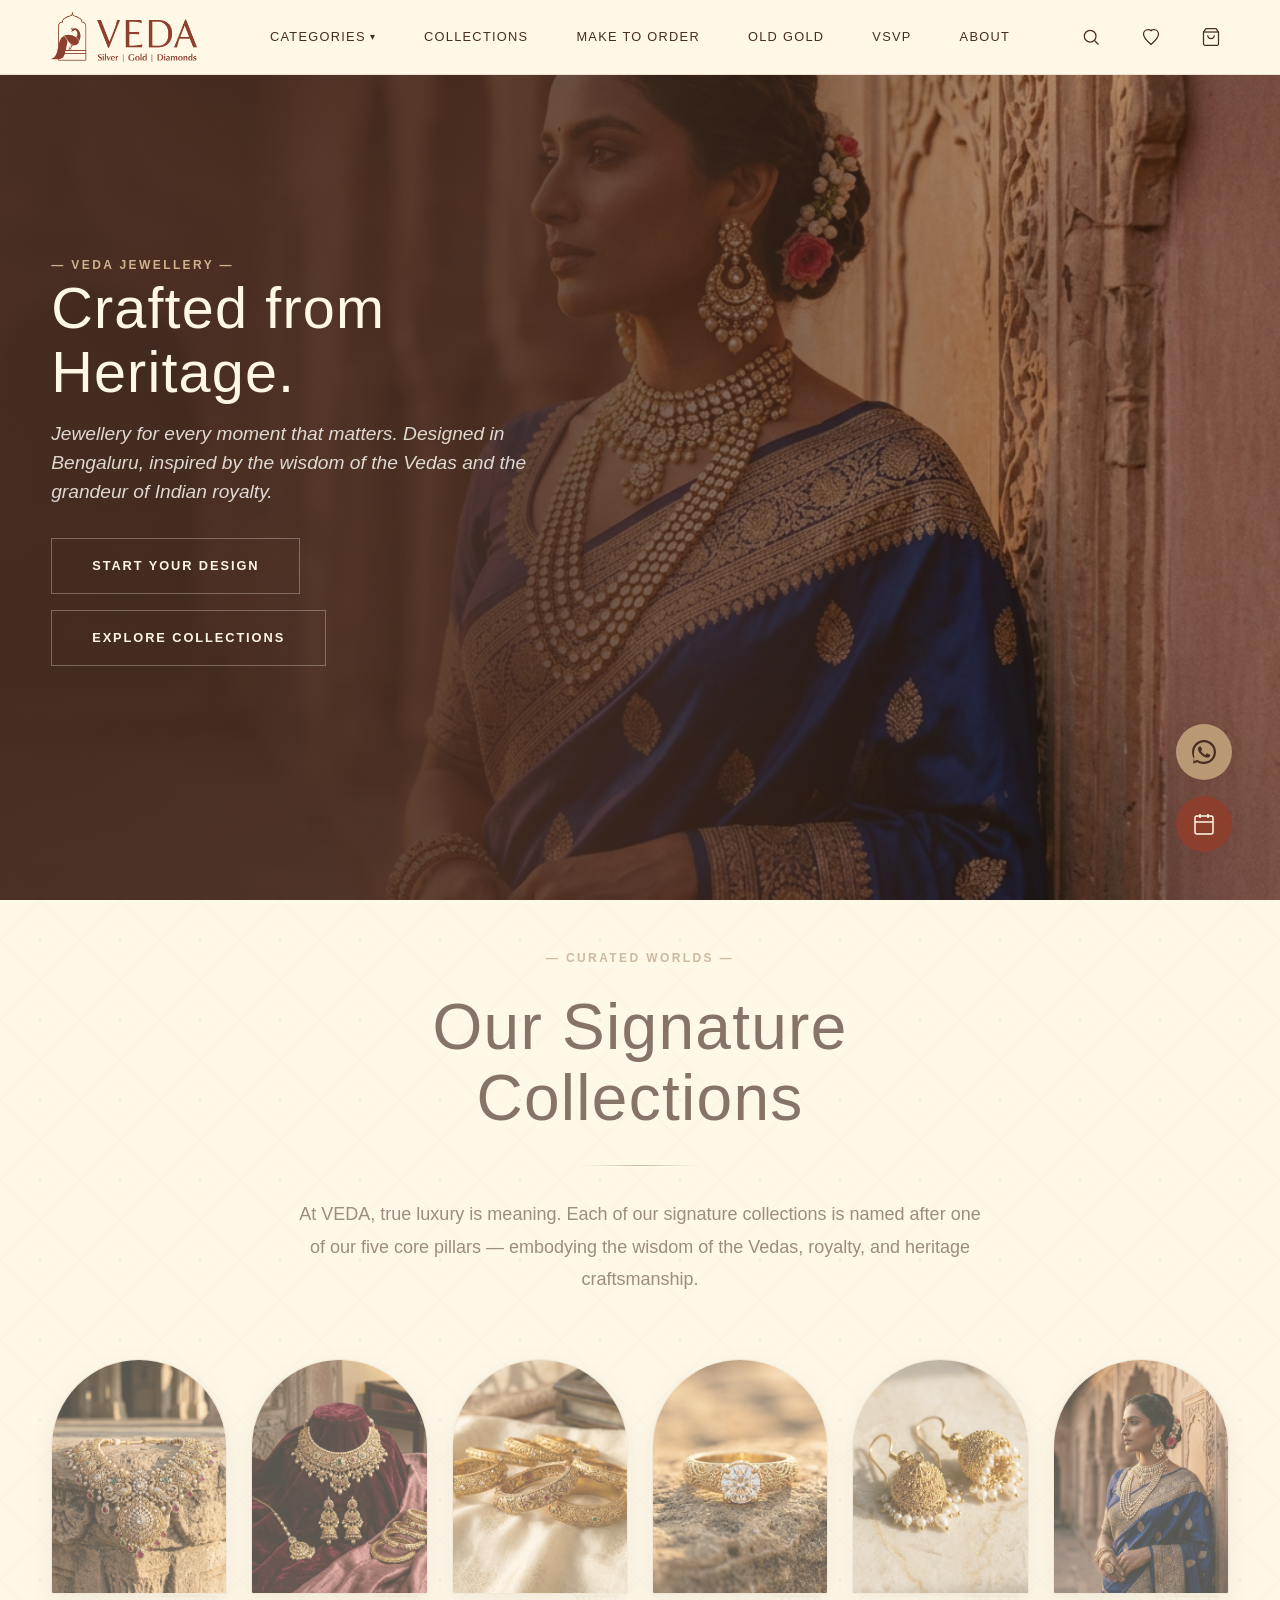
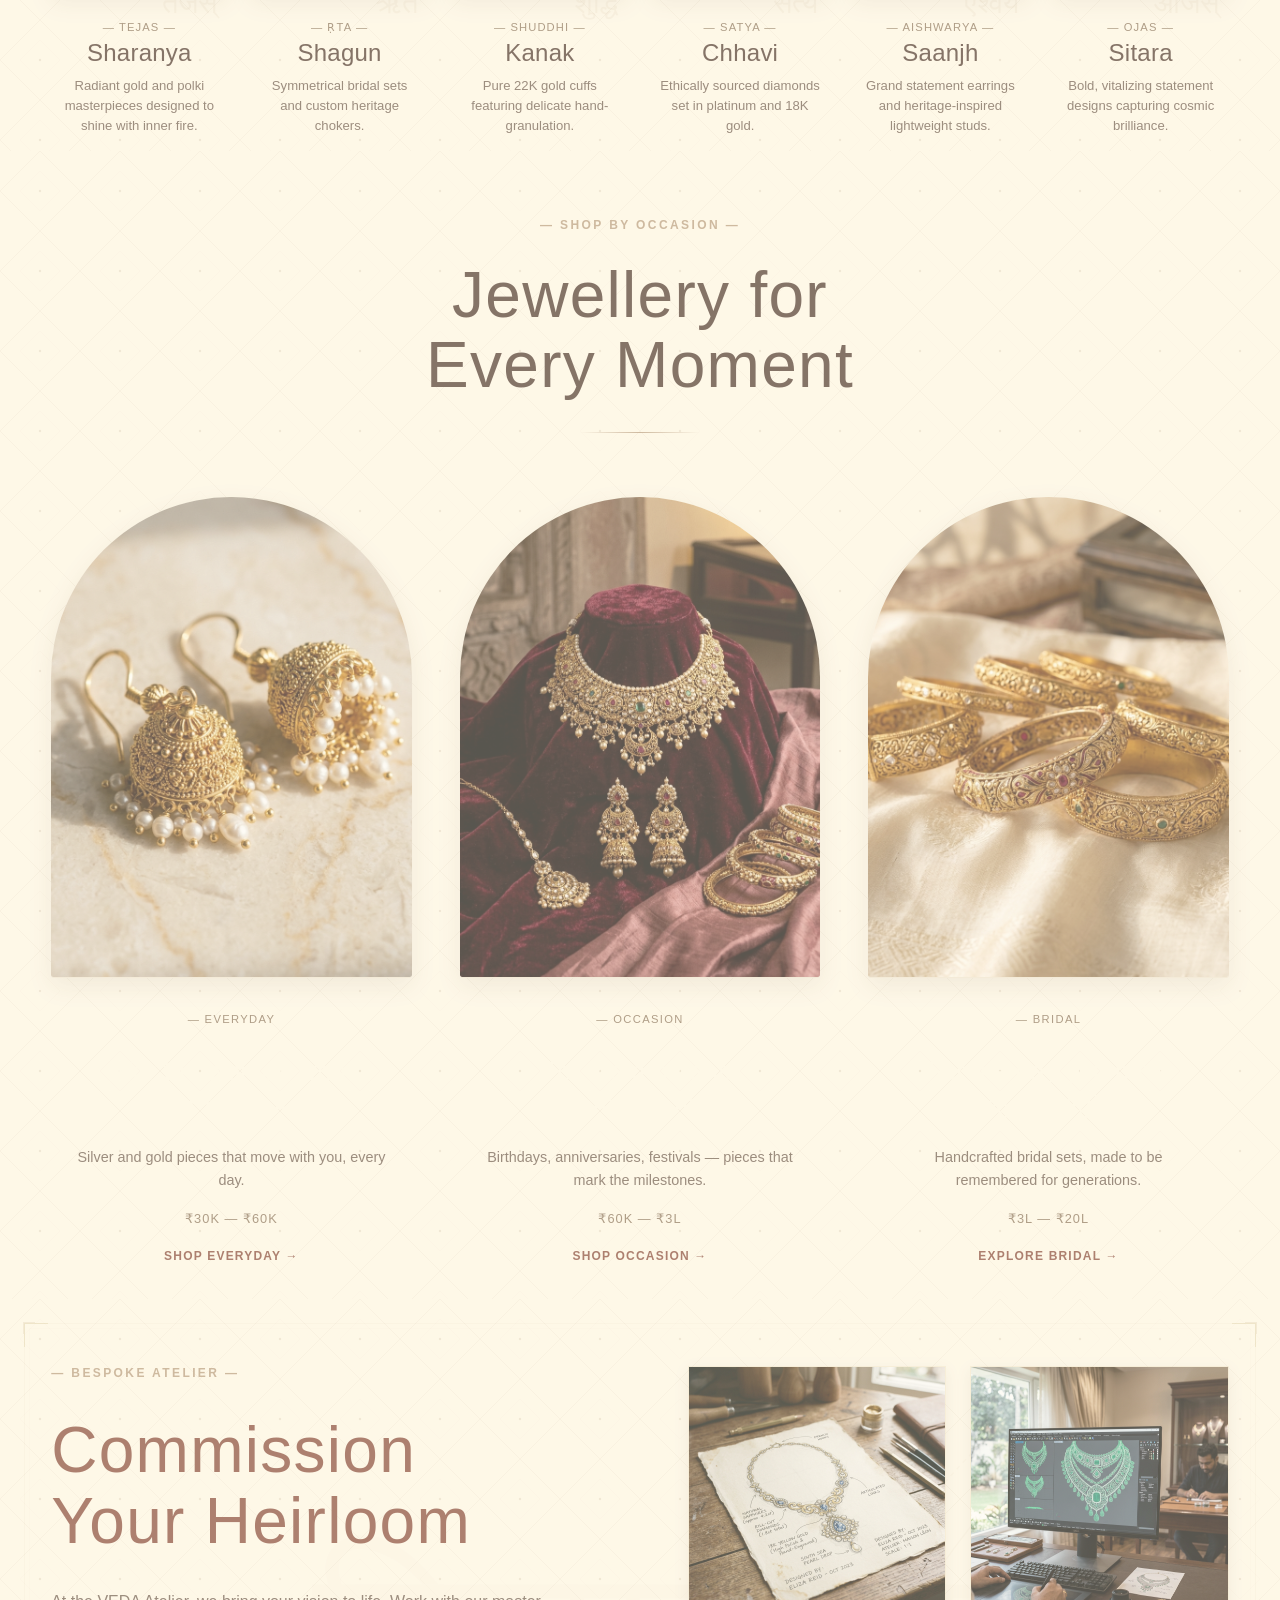
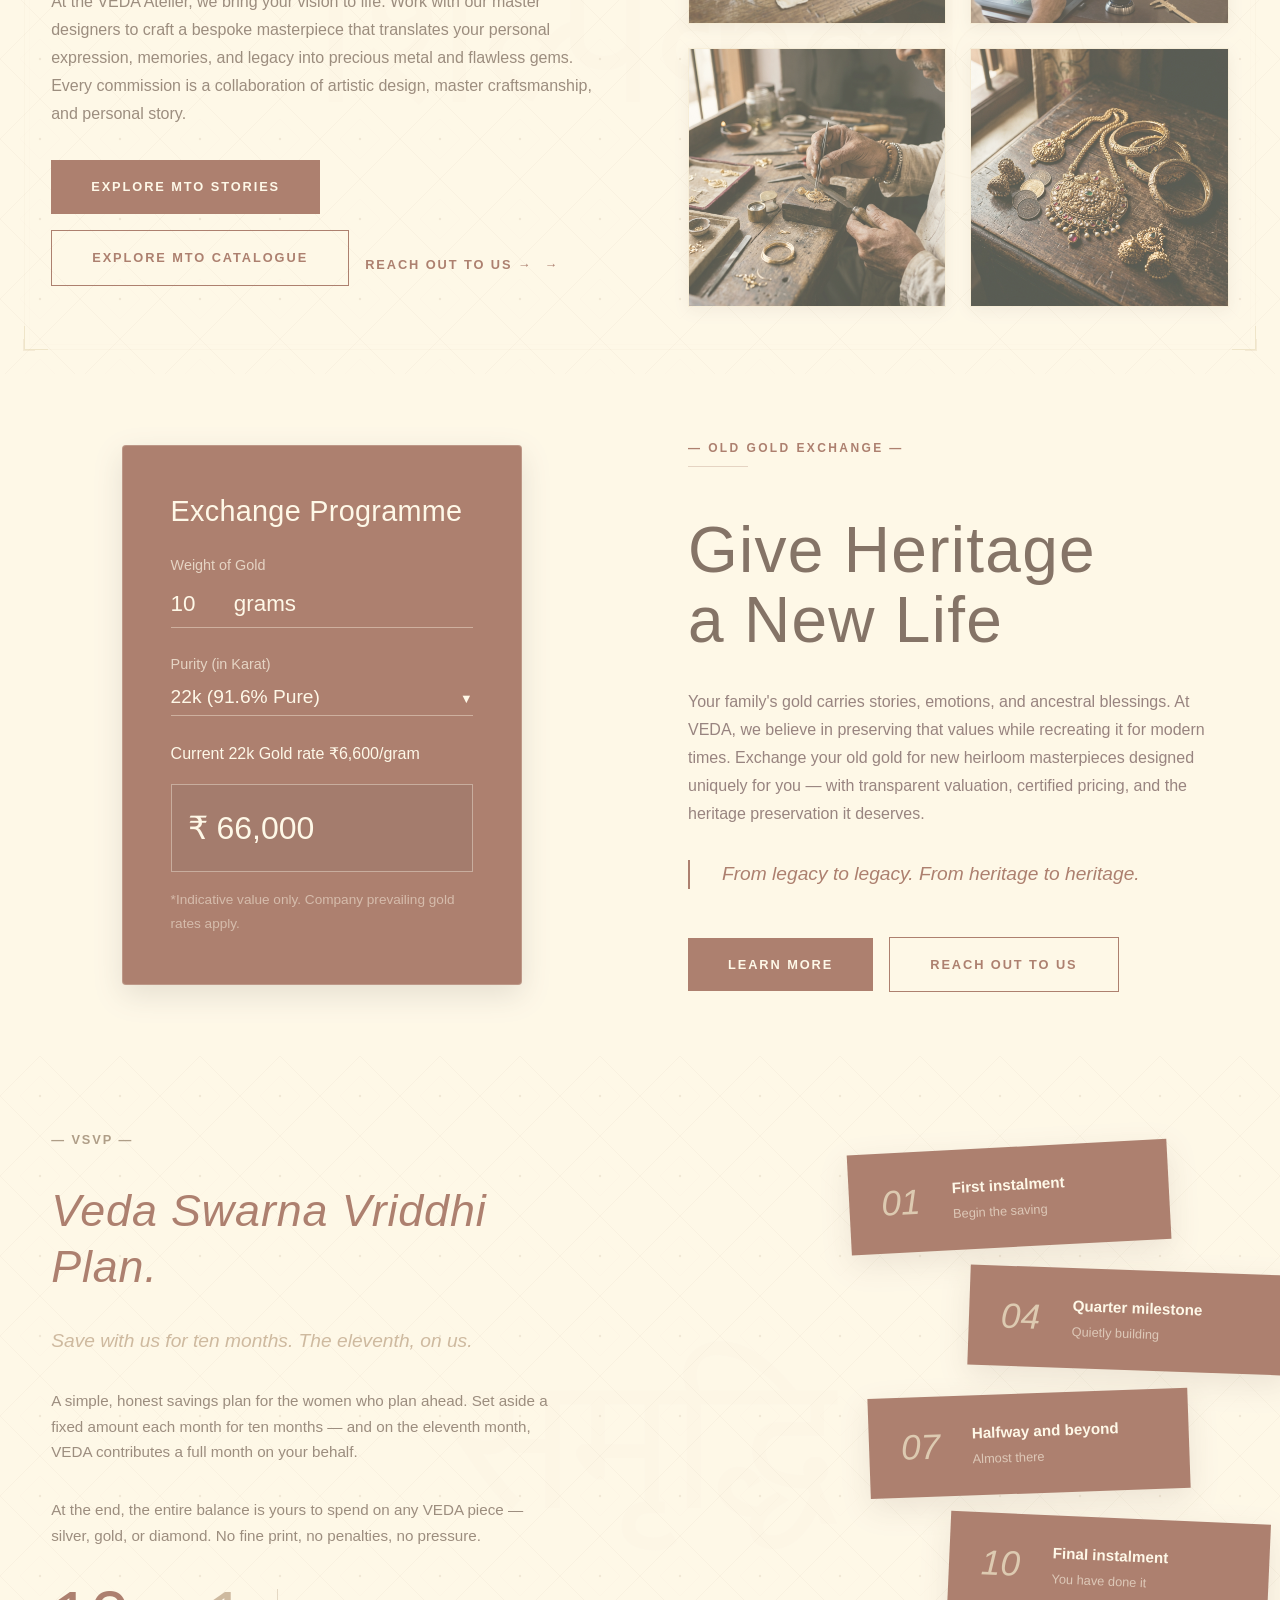
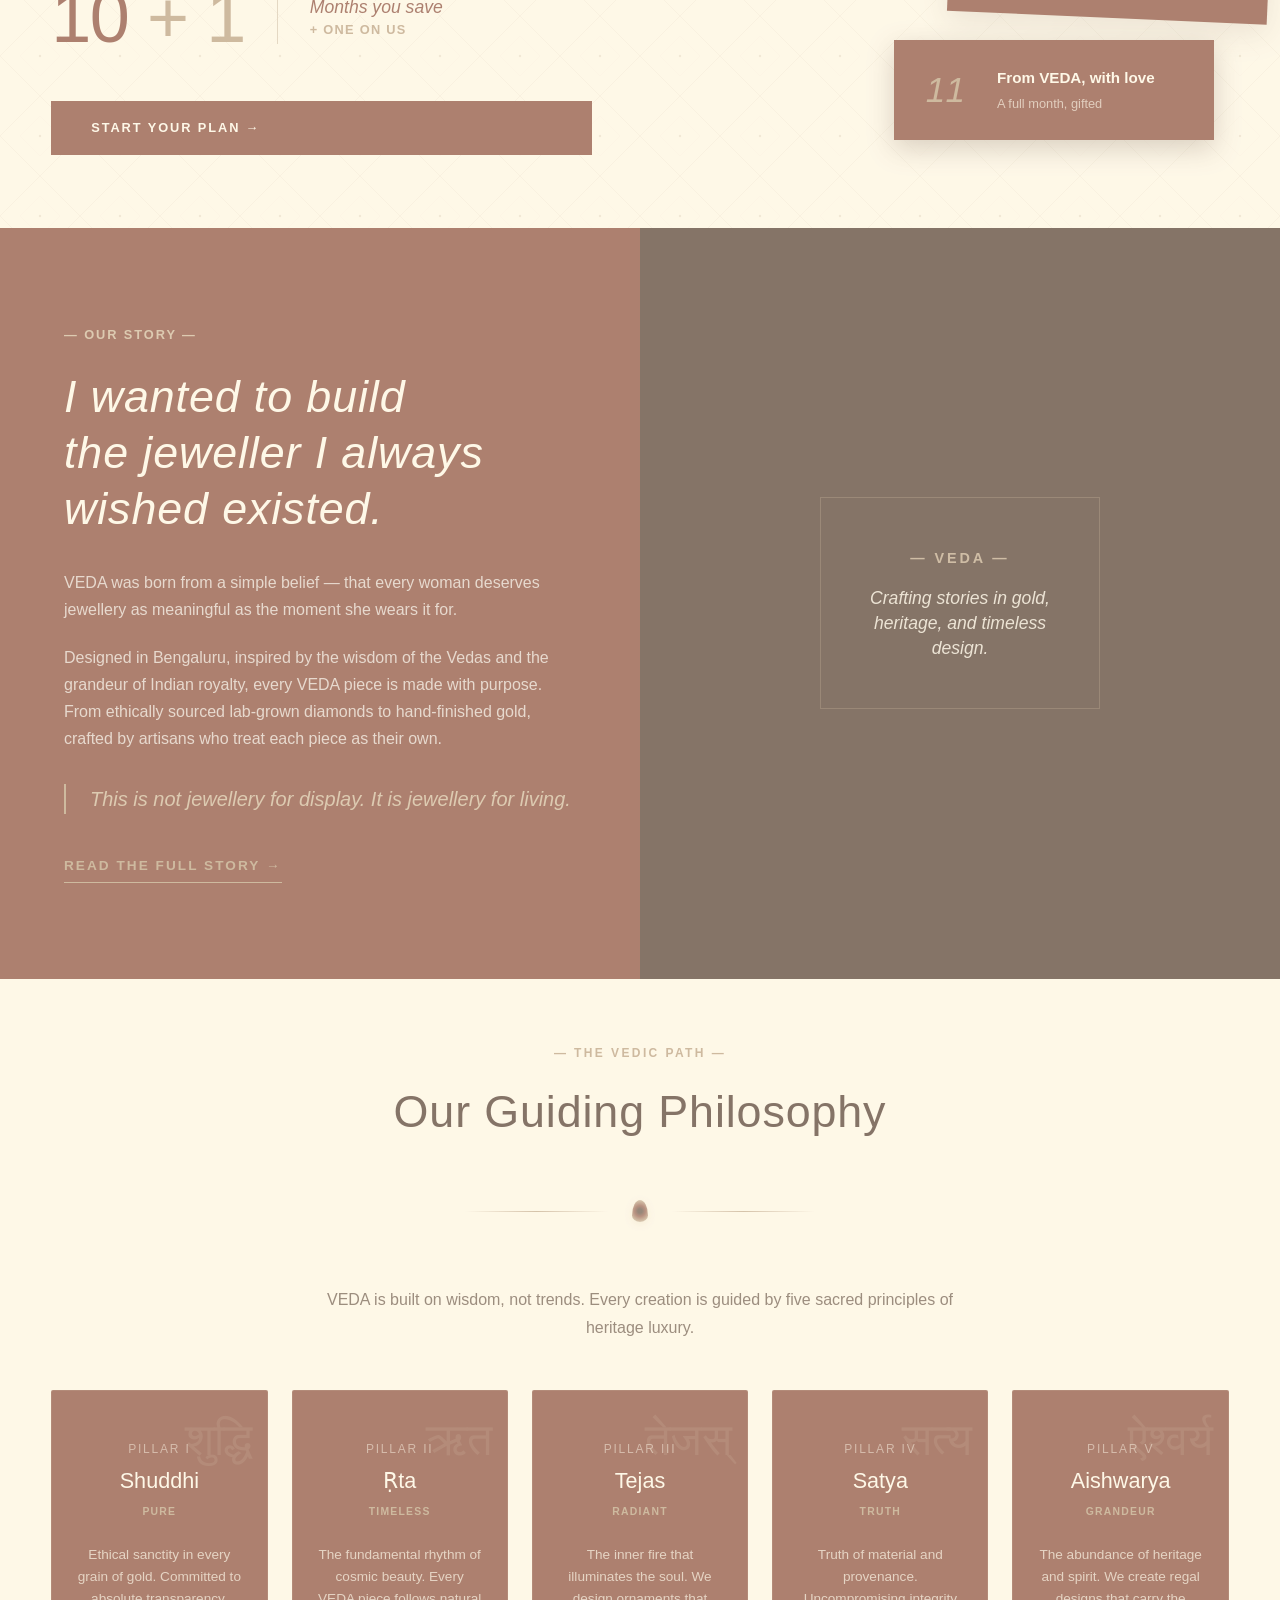
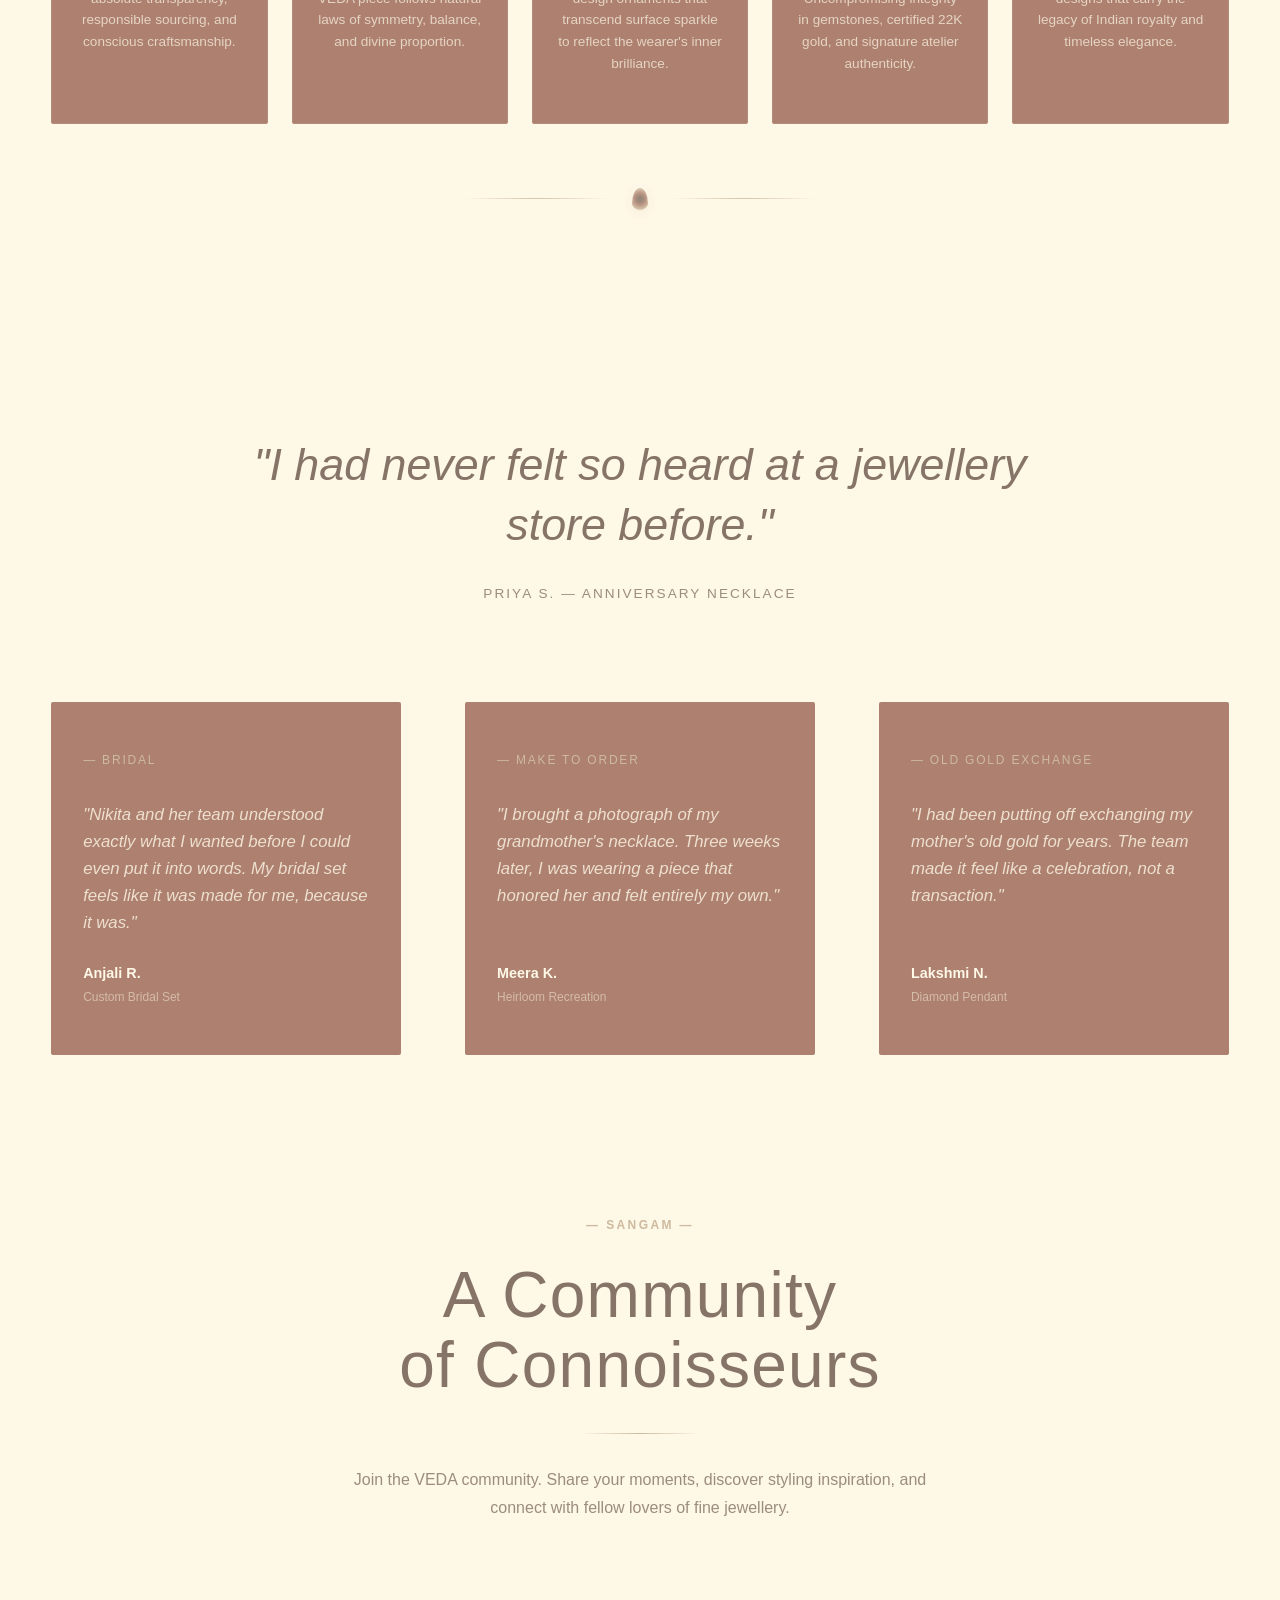
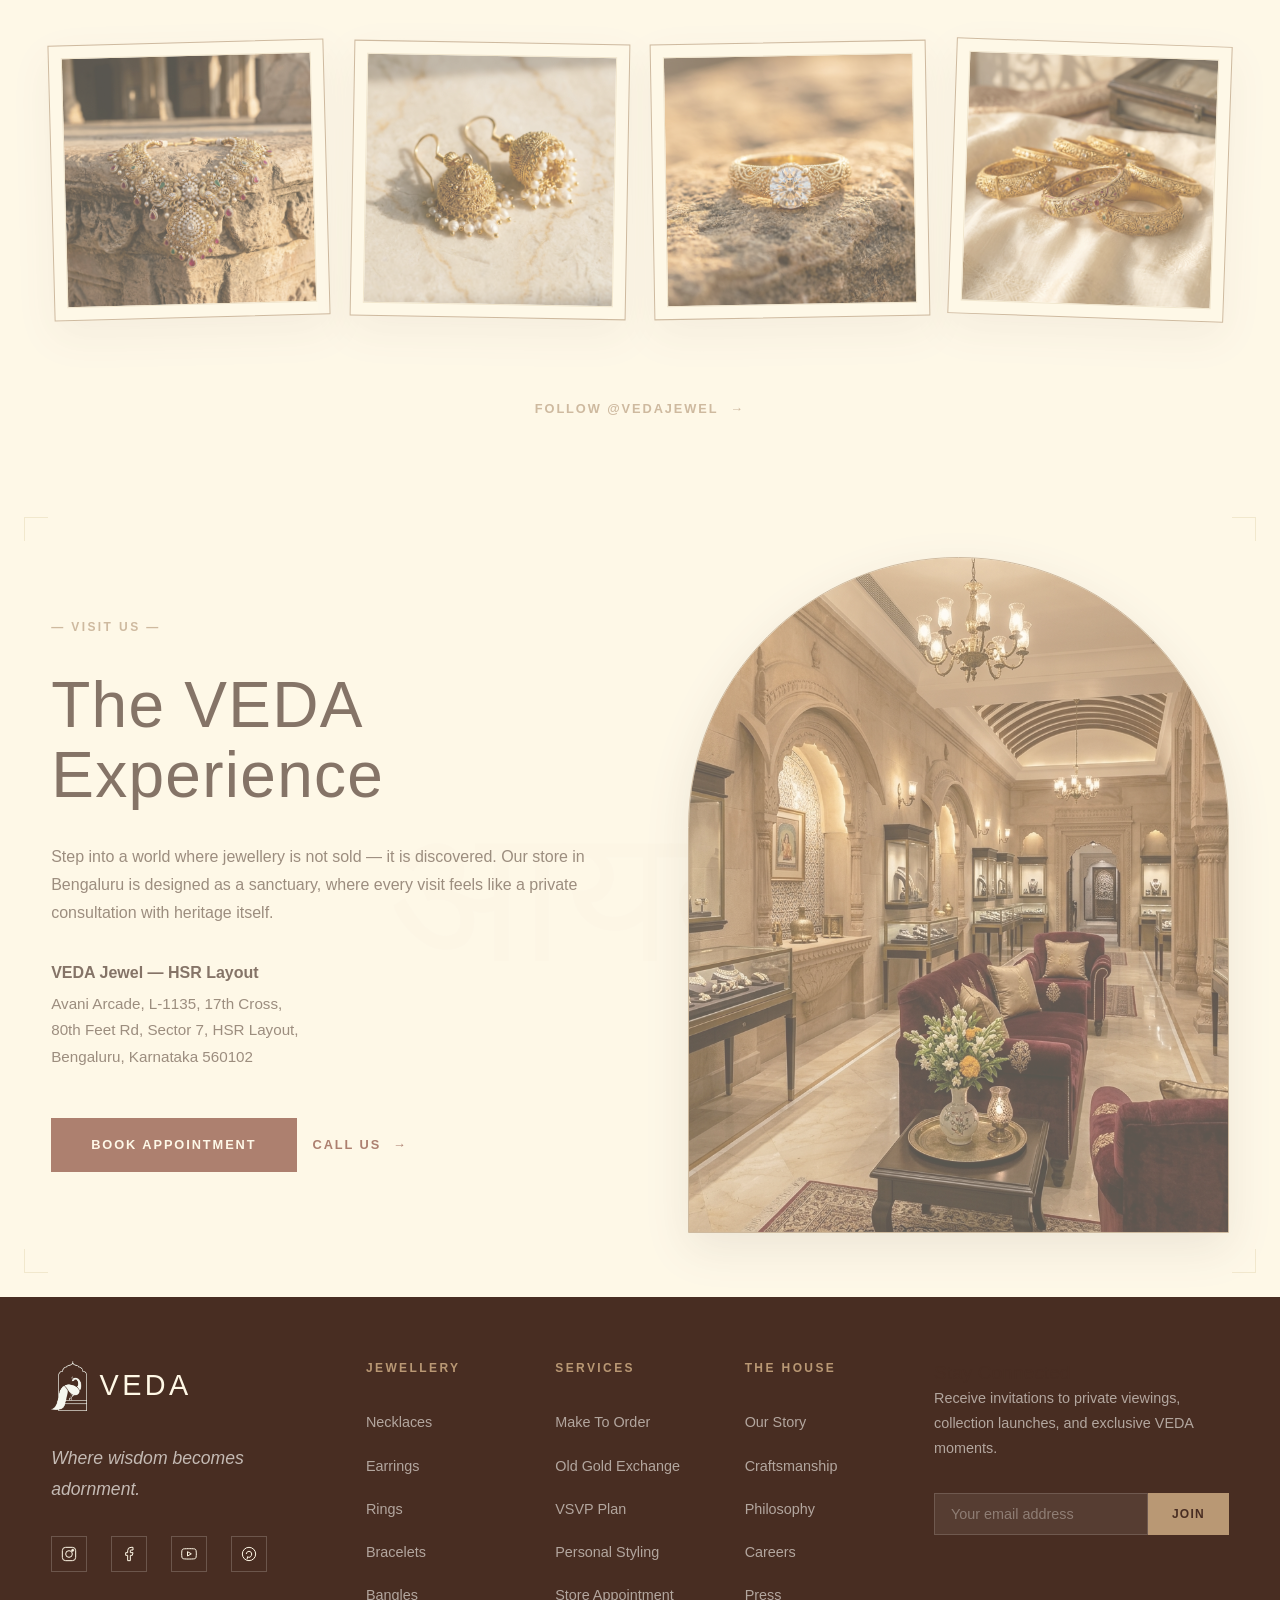
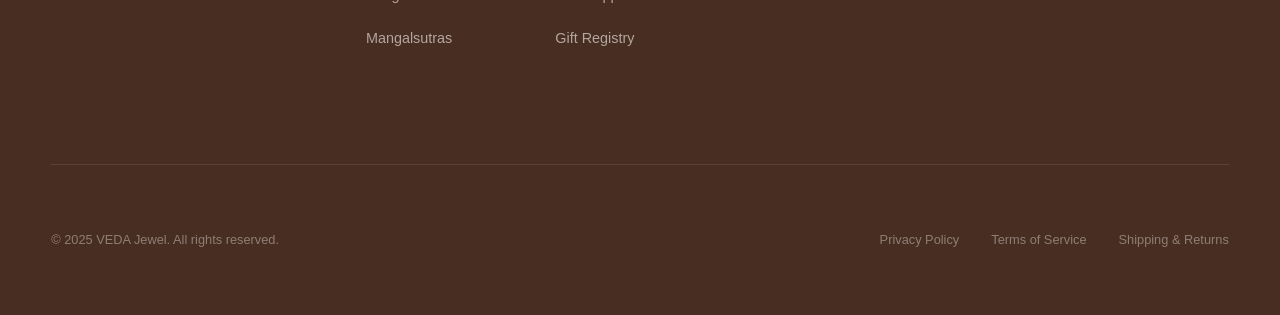
==== commit d3db420e: "ui: redesign occasion cards, fix background hover, and reorder bespoke and old gold sections on mobi" ====
--- a/index.html
+++ b/index.html
@@ -194,7 +194,7 @@
 
 
   <!-- ═══ OCCASION SEGMENTS ═══ -->
-  <section class="bg-cream" id="occasions" style="padding-bottom: 0;">
+  <section class="bg-cream bg-pattern-jaali-light" id="occasions" style="padding-bottom: 0;">
     <div class="container">
       <div class="section-header reveal" style="text-align: center; margin-bottom: var(--space-2xl);">
         <span class="label-gold">— Shop By Occasion —</span>
@@ -268,38 +268,38 @@
     <div class="sanskrit-backdrop">शिल्पकला</div>
     <div class="corner-ornaments"><span></span></div>
     <div class="container">
-      <div class="split-layout" style="min-height: auto; gap: var(--space-3xl); align-items: center; position: relative; z-index: 2;">
-        <div class="reveal-left" style="padding: 0;">
-          <span class="label" style="color: var(--gold-aged);">— Bespoke Atelier —</span>
-          <h2 style="margin: var(--space-lg) 0; color: var(--maroon);">Commission<br>Your Heirloom</h2>
-          <p style="color: var(--text-secondary); margin-bottom: var(--space-lg);">
-            At the VEDA Atelier, we bring your vision to life. Work with our master designers to craft a bespoke masterpiece that translates your personal expression, memories, and legacy into precious metal and flawless gems. Every commission is a collaboration of artistic design, master craftsmanship, and personal story.
-          </p>
-          <div style="display: flex; gap: 1rem; flex-wrap: wrap; margin-bottom: 1.5rem;">
-            <a href="make-to-order.html" class="btn btn-primary">Explore MTO Stories</a>
-            <a href="make-to-order.html#catalogue" class="btn btn-secondary" style="border-color: var(--maroon); color: var(--maroon);">Explore MTO Catalogue</a>
-          </div>
-          <a href="https://wa.me/919187204025" class="btn-whisper">Reach Out To Us →</a>
-        </div>
-        <div class="reveal-right">
-          <div class="mto-collage-grid">
-            <div class="mto-collage-item">
-              <img src="assets/images/jewellery-sketch.png" alt="VEDA Atelier - Hand-drawn Sketches">
-              <div class="item-label">01. Sketches</div>
-            </div>
-            <div class="mto-collage-item">
-              <img src="assets/images/cad-rendering.png" alt="VEDA Atelier - 3D CAD Renders">
-              <div class="item-label">02. CAD Rendering</div>
-            </div>
-            <div class="mto-collage-item">
-              <img src="assets/images/artisan-crafting.png" alt="VEDA Atelier - Master Goldsmiths">
-              <div class="item-label">03. Artisans</div>
-            </div>
-            <div class="mto-collage-item">
-              <img src="assets/images/heritage-gold.png" alt="VEDA Atelier - Past Creations">
-              <div class="item-label">04. Masterpieces</div>
-            </div>
-          </div>
+      <div class="bespoke-split-layout" style="position: relative; z-index: 2;">
+        <span class="label bespoke-label reveal-left" style="color: var(--gold-aged);">— Bespoke Atelier —</span>
+        
+        <div class="mto-collage-grid bespoke-images reveal-right">
+          <div class="mto-collage-item">
+            <img src="assets/images/jewellery-sketch.png" alt="VEDA Atelier - Hand-drawn Sketches">
+            <div class="item-label">01. Sketches</div>
+          </div>
+          <div class="mto-collage-item">
+            <img src="assets/images/cad-rendering.png" alt="VEDA Atelier - 3D CAD Renders">
+            <div class="item-label">02. CAD Rendering</div>
+          </div>
+          <div class="mto-collage-item">
+            <img src="assets/images/artisan-crafting.png" alt="VEDA Atelier - Master Goldsmiths">
+            <div class="item-label">03. Artisans</div>
+          </div>
+          <div class="mto-collage-item">
+            <img src="assets/images/heritage-gold.png" alt="VEDA Atelier - Past Creations">
+            <div class="item-label">04. Masterpieces</div>
+          </div>
+        </div>
+
+        <h2 class="bespoke-heading reveal-left" style="margin: var(--space-lg) 0; color: var(--maroon);">Commission<br>Your Heirloom</h2>
+        
+        <p class="bespoke-text reveal-left" style="color: var(--text-secondary); margin-bottom: var(--space-lg);">
+          At the VEDA Atelier, we bring your vision to life. Work with our master designers to craft a bespoke masterpiece that translates your personal expression, memories, and legacy into precious metal and flawless gems. Every commission is a collaboration of artistic design, master craftsmanship, and personal story.
+        </p>
+        
+        <div class="bespoke-ctas reveal-left" style="display: flex; gap: 1rem; flex-wrap: wrap; margin-bottom: 1.5rem;">
+          <a href="make-to-order.html" class="btn btn-primary">Explore MTO Stories</a>
+          <a href="make-to-order.html#catalogue" class="btn btn-secondary" style="border-color: var(--maroon); color: var(--maroon);">Explore MTO Catalogue</a>
+          <a href="https://wa.me/919187204025" class="btn-whisper bespoke-cta-link" style="margin-top: 1rem;">Reach Out To Us →</a>
         </div>
       </div>
     </div>
@@ -310,9 +310,10 @@
   <section class="bg-gold-section" id="old-gold">
     <div class="sanskrit-backdrop" style="color: rgba(51, 11, 20, 0.04);">परम्परा</div>
     <div class="container">
-      <div class="split-layout" style="min-height: auto; gap: var(--space-3xl); align-items: center; position: relative; z-index: 2;">
-        <div class="reveal-left" style="padding: 0;" id="gold-calculator">
-          <div style="background-color: #8B3F2C; padding: var(--space-xl); border: 1px solid rgba(255, 248, 230, 0.2); max-width: 400px; box-shadow: 0 10px 30px rgba(0,0,0,0.15); border-radius: 4px;">
+      <div class="old-gold-split-layout" style="position: relative; z-index: 2;">
+        <!-- Calculator Block (Desktop Left Column) -->
+        <div class="old-gold-calculator reveal-left" id="gold-calculator">
+          <div style="background-color: #8B3F2C; padding: var(--space-xl); border: 1px solid rgba(255, 248, 230, 0.2); max-width: 400px; box-shadow: 0 10px 30px rgba(0,0,0,0.15); border-radius: 4px; margin: 0 auto;">
             <h3 style="font-size: 1.8rem; color: #FFF8E6; margin-bottom: 1.5rem; font-weight: 500;">Exchange Programme</h3>
             
             <div class="form-group" style="margin-bottom: 1.5rem;">
@@ -345,20 +346,20 @@
             <p style="font-size: 0.85rem; color: rgba(255, 248, 230, 0.5);">*Indicative value only. Company prevailing gold rates apply.</p>
           </div>
         </div>
-        <div class="reveal-right" style="padding: 0;">
-          <span class="label" style="color: var(--maroon);">— Old Gold Exchange —</span>
-          <hr class="gold-line" style="margin: 0.5rem 0 1rem 0; background-color: var(--maroon); opacity: 0.3;">
-          <h2 style="margin: var(--space-lg) 0; color: var(--text-primary);">Give Heritage<br>a New Life</h2>
-          <p style="margin-bottom: var(--space-lg); color: rgba(51, 11, 20, 0.75);">
-            Your family's gold carries stories, emotions, and ancestral blessings. At VEDA, we believe in preserving that values while recreating it for modern times. Exchange your old gold for new heirloom masterpieces designed uniquely for you — with transparent valuation, certified pricing, and the heritage preservation it deserves.
-          </p>
-          <div class="quote-block" style="margin-bottom: var(--space-xl); border-left-color: var(--maroon);">
-            <p class="quote-text" style="font-size: 1.2rem; color: var(--maroon);">From legacy to legacy. From heritage to heritage.</p>
-          </div>
-          <div style="display: flex; gap: 1rem; align-items: center; flex-wrap: wrap;">
-            <a href="old-gold-exchange.html" class="btn btn-primary">Learn More</a>
-            <a href="https://wa.me/919187204025" class="btn btn-secondary" style="border-color: var(--maroon); color: var(--maroon);">Reach Out To Us</a>
-          </div>
+        
+        <!-- Text Content (Desktop Right Column) -->
+        <span class="label old-gold-label reveal-right" style="color: var(--maroon);">— Old Gold Exchange —</span>
+        <hr class="gold-line old-gold-line reveal-right" style="margin: 0.5rem 0 1rem 0; background-color: var(--maroon); opacity: 0.3;">
+        <h2 class="old-gold-heading reveal-right" style="margin: var(--space-lg) 0; color: var(--text-primary);">Give Heritage<br>a New Life</h2>
+        <p class="old-gold-text reveal-right" style="margin-bottom: var(--space-lg); color: rgba(51, 11, 20, 0.75);">
+          Your family's gold carries stories, emotions, and ancestral blessings. At VEDA, we believe in preserving that values while recreating it for modern times. Exchange your old gold for new heirloom masterpieces designed uniquely for you — with transparent valuation, certified pricing, and the heritage preservation it deserves.
+        </p>
+        <div class="quote-block old-gold-quote reveal-right" style="margin-bottom: var(--space-xl); border-left-color: var(--maroon);">
+          <p class="quote-text" style="font-size: 1.2rem; color: var(--maroon);">From legacy to legacy. From heritage to heritage.</p>
+        </div>
+        <div class="old-gold-ctas reveal-right" style="display: flex; gap: 1rem; align-items: center; flex-wrap: wrap;">
+          <a href="old-gold-exchange.html" class="btn btn-primary">Learn More</a>
+          <a href="https://wa.me/919187204025" class="btn btn-secondary" style="border-color: var(--maroon); color: var(--maroon);">Reach Out To Us</a>
         </div>
       </div>
     </div>
--- a/css/style.css
+++ b/css/style.css
@@ -2050,6 +2050,70 @@
 .reveal.visible {
   opacity: 1;
   transform: translateY(0);
+}
+
+/* Bespoke Split Layout Reordering */
+.bespoke-split-layout {
+  display: grid;
+  grid-template-columns: 1fr 1fr;
+  grid-auto-flow: row;
+  column-gap: var(--space-3xl);
+  row-gap: 0;
+  align-items: center;
+}
+
+@media (min-width: 993px) {
+  .bespoke-label { grid-column: 1; grid-row: 1; align-self: end; }
+  .bespoke-heading { grid-column: 1; grid-row: 2; }
+  .bespoke-text { grid-column: 1; grid-row: 3; }
+  .bespoke-ctas { grid-column: 1; grid-row: 4; align-self: start; }
+  .bespoke-images { grid-column: 2; grid-row: 1 / span 4; }
+}
+
+@media (max-width: 992px) {
+  .bespoke-split-layout {
+    grid-template-columns: 1fr;
+    gap: var(--space-md);
+  }
+  .bespoke-label { order: 1; }
+  .bespoke-images { order: 2; margin-bottom: var(--space-lg); }
+  .bespoke-heading { order: 3; margin-top: 0 !important; }
+  .bespoke-text { order: 4; }
+  .bespoke-ctas { order: 5; }
+}
+
+/* Old Gold Split Layout Reordering */
+.old-gold-split-layout {
+  display: grid;
+  grid-template-columns: 1fr 1fr;
+  grid-auto-flow: row;
+  column-gap: var(--space-3xl);
+  row-gap: 0;
+  align-items: center;
+}
+
+@media (min-width: 993px) {
+  .old-gold-calculator { grid-column: 1; grid-row: 1 / span 6; align-self: center; }
+  .old-gold-label { grid-column: 2; grid-row: 1; align-self: end; }
+  .old-gold-line { grid-column: 2; grid-row: 2; }
+  .old-gold-heading { grid-column: 2; grid-row: 3; }
+  .old-gold-text { grid-column: 2; grid-row: 4; }
+  .old-gold-quote { grid-column: 2; grid-row: 5; }
+  .old-gold-ctas { grid-column: 2; grid-row: 6; align-self: start; }
+}
+
+@media (max-width: 992px) {
+  .old-gold-split-layout {
+    grid-template-columns: 1fr;
+    gap: var(--space-md);
+  }
+  .old-gold-label { order: 1; }
+  .old-gold-line { order: 2; }
+  .old-gold-heading { order: 3; margin-top: 0 !important; }
+  .old-gold-text { order: 4; }
+  .old-gold-calculator { order: 5; margin: var(--space-lg) 0; }
+  .old-gold-quote { order: 6; }
+  .old-gold-ctas { order: 7; }
 }
 
 .reveal-left {
@@ -3852,6 +3916,25 @@
   color: var(--text-primary);
 }
 
+/* Text content below the arch */
+.occasion-card-inner {
+  padding: var(--space-md) var(--space-xs) 0 var(--space-xs);
+  display: flex;
+  flex-direction: column;
+  flex-grow: 1;
+  text-align: center;
+  align-items: center;
+}
+
+.occasion-card-label {
+  margin-bottom: var(--space-xs);
+}
+
+.occasion-card-heading {
+  margin-bottom: var(--space-xs);
+  margin-top: 2px;
+}
+
 /* ═══ Founder Story on Maroon — text overrides ═══ */
 .founder-story-maroon .founder-story-content .label-gold {
   color: var(--gold-light);
@@ -3917,24 +4000,23 @@
   color: var(--text-primary);
   transition: all var(--duration-med) var(--ease-luxury);
   position: relative;
+  background-color: transparent !important;
+}
+
+.occasion-card:hover {
+  transform: translateY(-4px);
+}
+
+/* Image container */
+.occasion-card-arch {
   border-radius: 200px 200px 4px 4px;
   overflow: hidden;
+  aspect-ratio: 3/4;
+  position: relative;
+  background: var(--bg-cream);
+  border-bottom: 1px solid rgba(185, 152, 116, 0.2);
+  transition: all var(--duration-med) var(--ease-luxury);
   box-shadow: 0 8px 25px rgba(72, 45, 34, 0.1);
-}
-
-.occasion-card:hover {
-  transform: translateY(-4px);
-}
-
-/* Image container */
-.occasion-card-arch {
-  border-radius: 0;
-  overflow: hidden;
-  aspect-ratio: 3/4;
-  position: relative;
-  background: var(--bg-cream);
-  border-bottom: 1px solid rgba(255, 248, 230, 0.1);
-  transition: all var(--duration-med) var(--ease-luxury);
 }
 
 .occasion-card-arch img {
@@ -3945,7 +4027,9 @@
 }
 
 .occasion-card:hover .occasion-card-arch {
-  opacity: 0.95;
+  transform: translateY(-4px);
+  border-color: var(--gold-aged);
+  box-shadow: 0 12px 30px rgba(72, 45, 34, 0.2);
 }
 
 .occasion-card:hover .occasion-card-arch img {
@@ -3953,45 +4037,14 @@
 }
 
 /* — Card Color Variants — */
-/* White card */
-.occasion-card-light {
-  background-color: #8B3F2C;
-}
-.occasion-card-light .occasion-card-arch {
-  border-color: rgba(185, 152, 116, 0.2);
-}
-.occasion-card-light .occasion-card-label { color: rgba(255, 248, 230, 0.55); }
-.occasion-card-light .occasion-card-heading { color: #FFF8E6; }
-.occasion-card-light .occasion-card-desc { color: rgba(255, 248, 230, 0.75); }
-.occasion-card-light .occasion-card-price { color: rgba(255, 248, 230, 0.5); }
-.occasion-card-light .occasion-card-cta { color: var(--gold-light); }
-
-/* Deep Gold card */
-.occasion-card-gold {
-  background-color: #8B3F2C;
-}
-.occasion-card-gold .occasion-card-arch {
-  border-color: rgba(185, 152, 116, 0.2);
-}
-.occasion-card-gold .occasion-card-label { color: rgba(255, 248, 230, 0.55); }
-.occasion-card-gold .occasion-card-heading { color: #FFF8E6; }
-.occasion-card-gold .occasion-card-desc { color: rgba(255, 248, 230, 0.75); }
-.occasion-card-gold .occasion-card-price { color: rgba(255, 248, 230, 0.5); }
-.occasion-card-gold .occasion-card-cta { color: #FFF8E6; }
-
-/* Deep Brown card */
-.occasion-card-maroon {
-  background-color: #8B3F2C;
-}
-.occasion-card-maroon .occasion-card-arch {
-
-  border-color: rgba(185, 152, 116, 0.2);
-}
-.occasion-card-maroon .occasion-card-label { color: rgba(255, 248, 230, 0.55); }
-.occasion-card-maroon .occasion-card-heading { color: #FFF8E6; }
-.occasion-card-maroon .occasion-card-desc { color: rgba(255, 248, 230, 0.7); }
-.occasion-card-maroon .occasion-card-price { color: rgba(255, 248, 230, 0.5); }
-.occasion-card-maroon .occasion-card-cta { color: var(--gold-light); }
+/* We remove colored backgrounds to match signature cards */
+.occasion-card-label { color: var(--text-tertiary); font-family: var(--font-sans); text-transform: uppercase; letter-spacing: 0.1em; font-size: 0.7rem; }
+.occasion-card-heading { color: #482D22; font-family: var(--font-display); font-size: 1.5rem; font-weight: 300; transition: color var(--duration-fast) ease; }
+.occasion-card:hover .occasion-card-heading { color: var(--maroon-light); }
+.occasion-card-desc { color: var(--text-secondary); font-size: 0.95rem; }
+.occasion-card-price { color: var(--text-secondary); font-size: 0.85rem; margin-top: auto; }
+.occasion-card-cta { color: var(--maroon); font-size: 0.85rem; font-weight: 600; text-transform: uppercase; letter-spacing: 0.05em; border-bottom: 1px solid transparent; transition: all 0.3s ease; }
+
 
 /* Text content below the arch */
 .occasion-card-inner {
@@ -4057,8 +4110,26 @@
 
 @media (max-width: 992px) {
   .occasion-cards-grid {
-    grid-template-columns: 1fr;
-    gap: var(--space-xl);
-    max-width: 400px;
-  }
-}
+    display: flex;
+    overflow-x: auto;
+    scroll-snap-type: x mandatory;
+    gap: var(--space-md);
+    padding: var(--space-lg) var(--container-pad);
+    margin-left: calc(-1 * var(--container-pad));
+    margin-right: calc(-1 * var(--container-pad));
+    max-width: 100vw;
+    -webkit-overflow-scrolling: touch;
+    grid-template-columns: none;
+  }
+  
+  .occasion-cards-grid::-webkit-scrollbar {
+    display: none;
+  }
+  
+  .occasion-card {
+    flex: 0 0 280px;
+    scroll-snap-align: center;
+    max-width: 85vw;
+    text-align: left;
+  }
+}
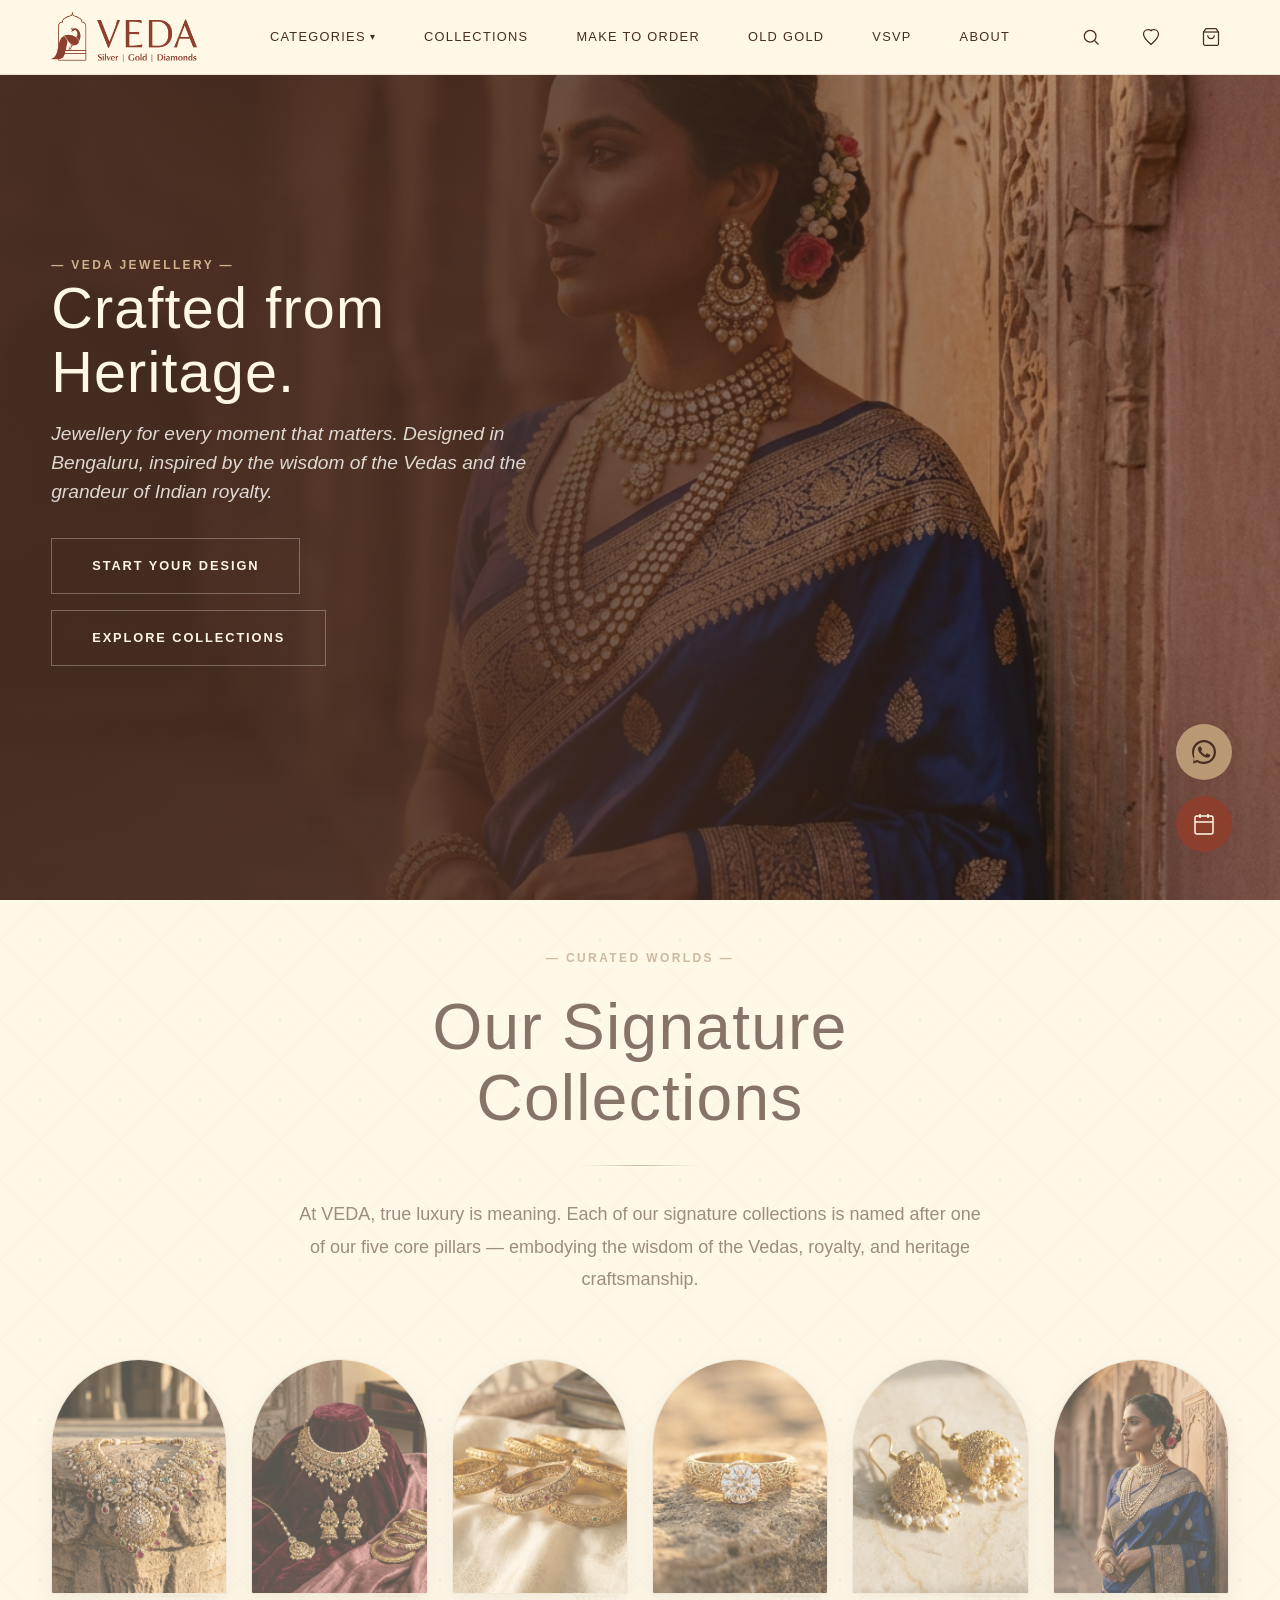
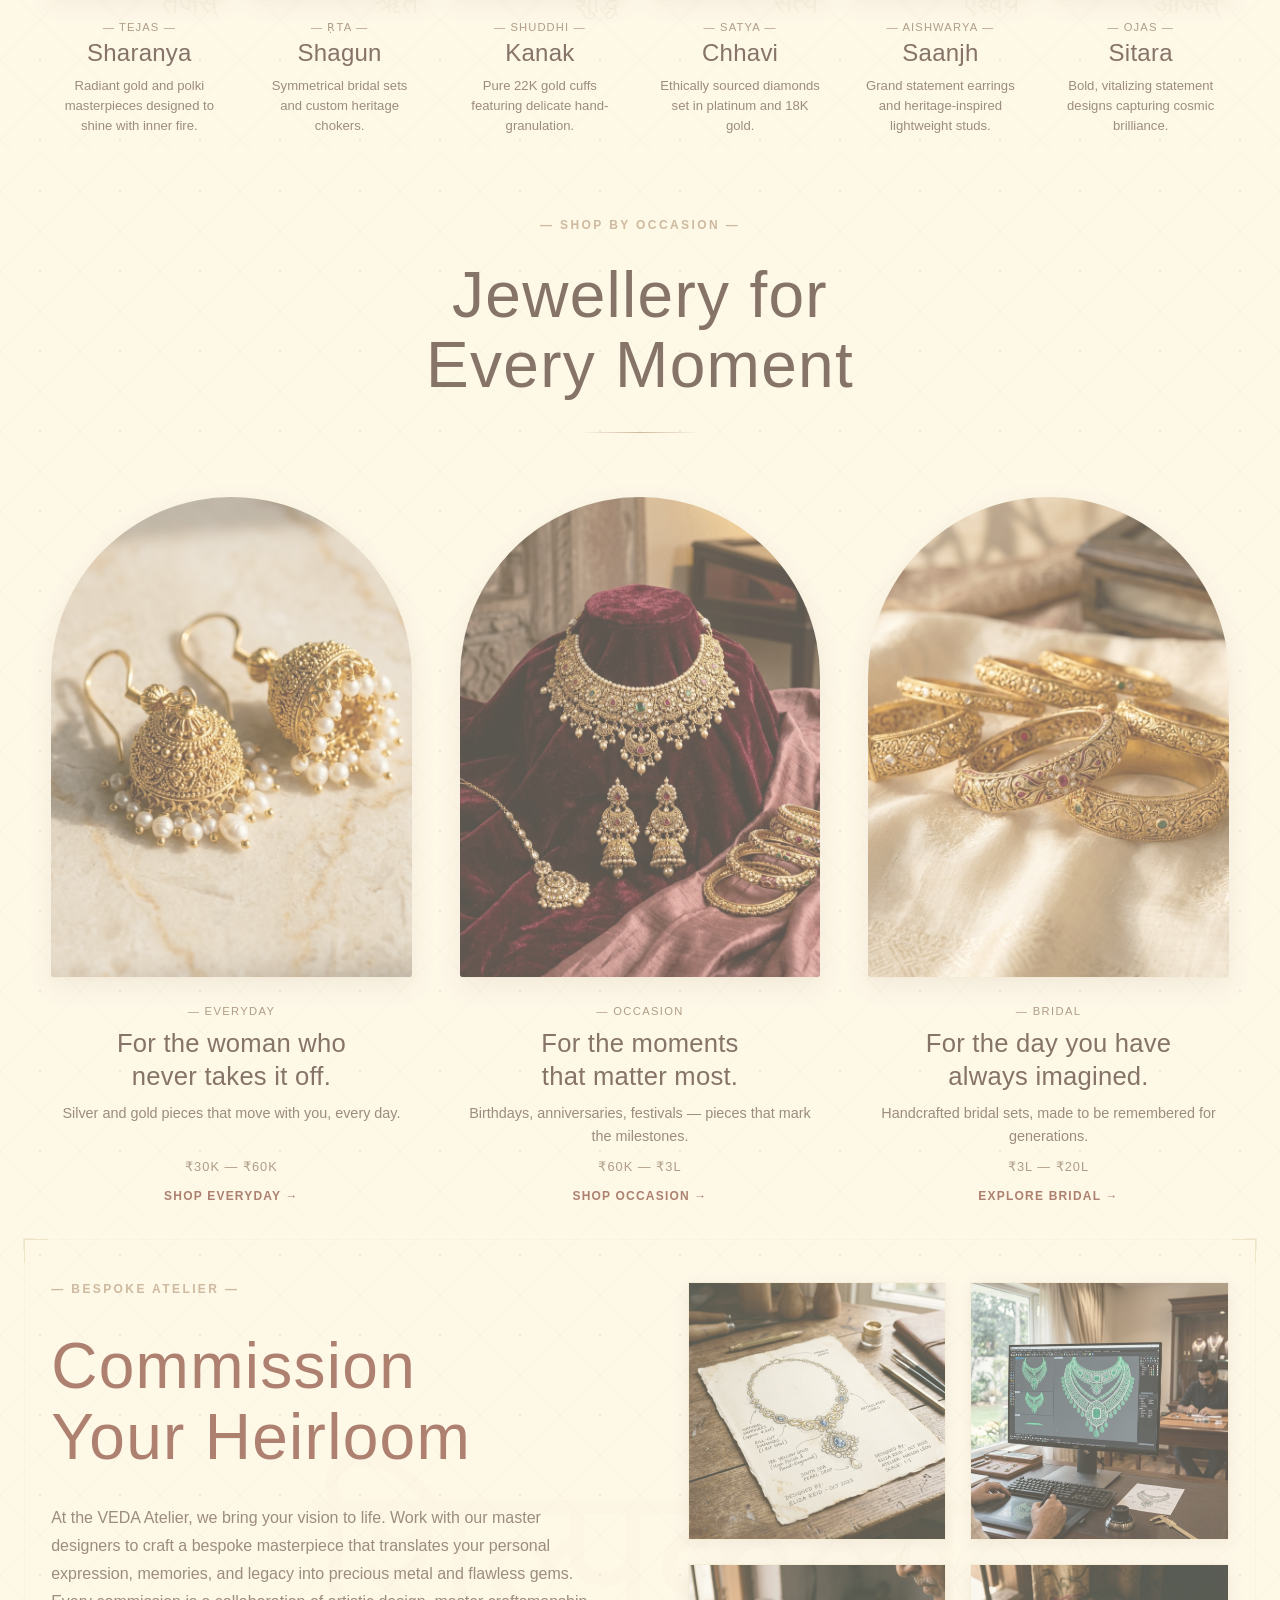
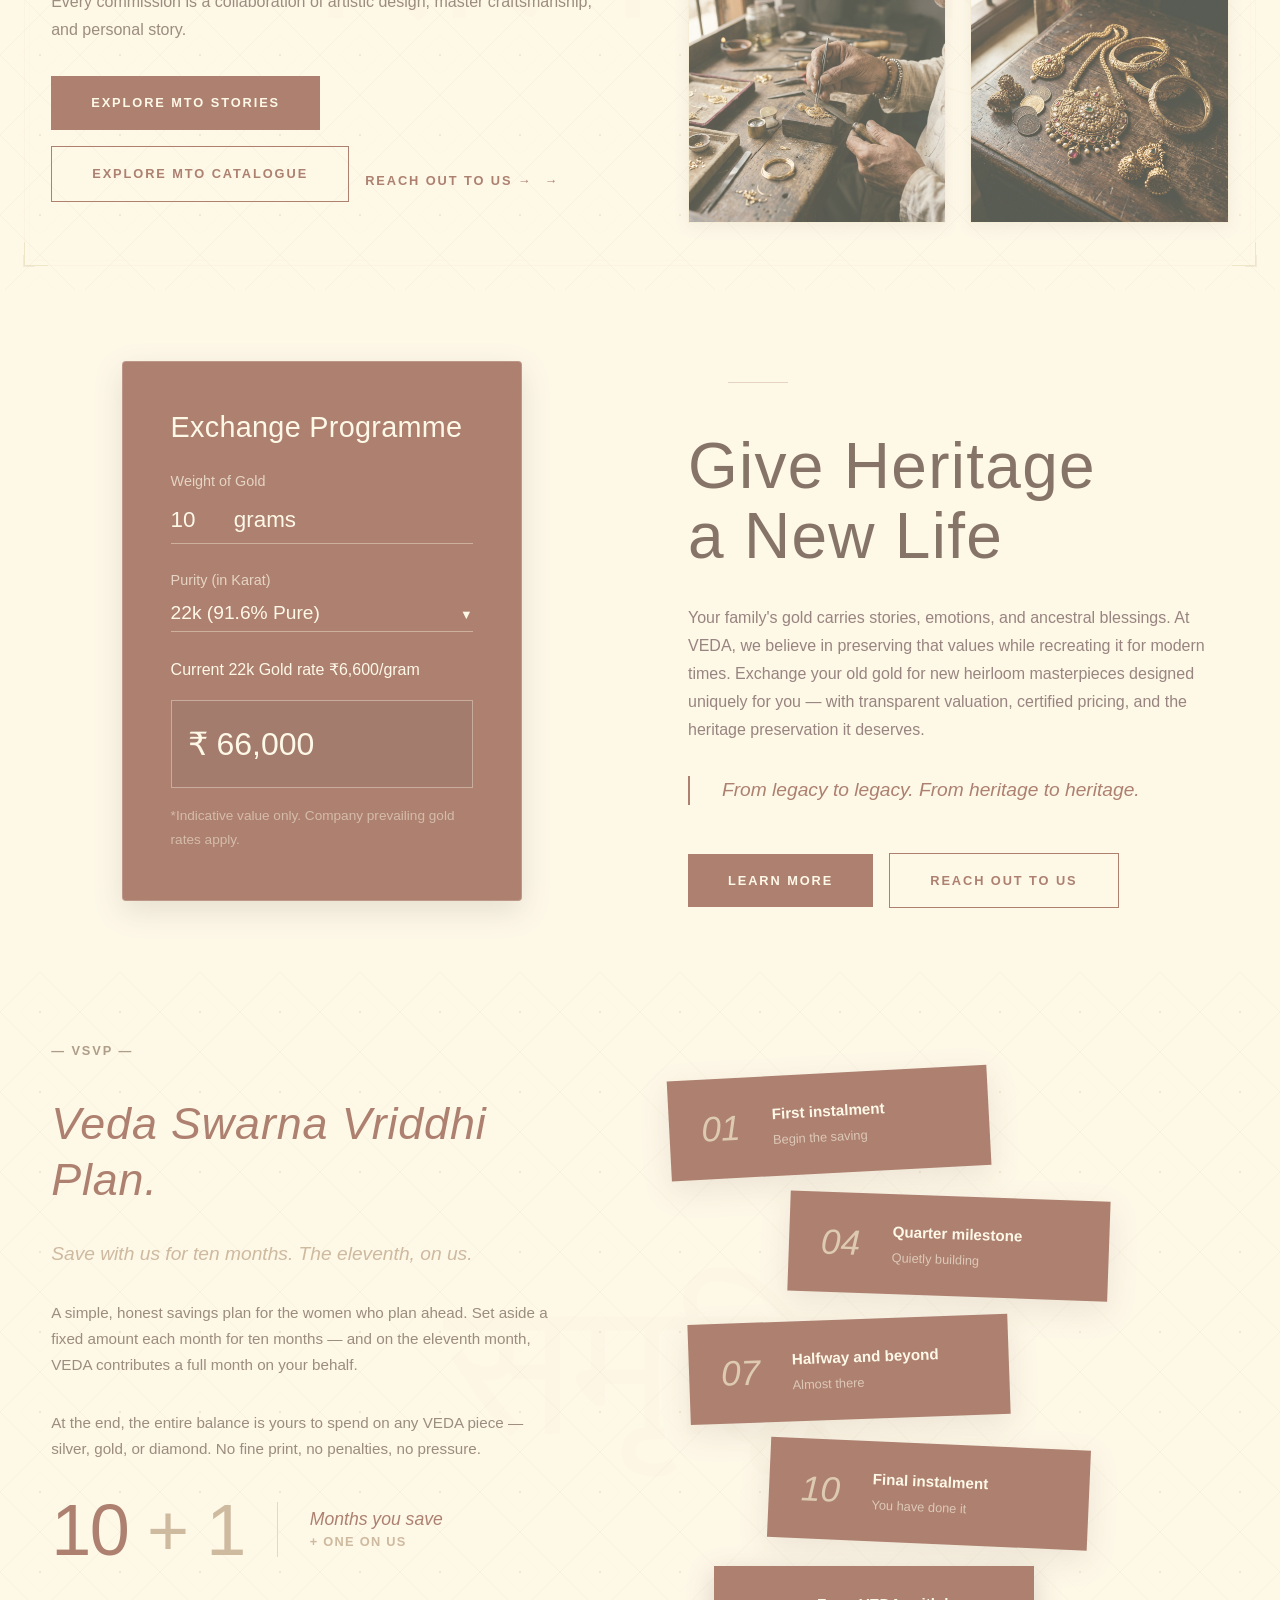
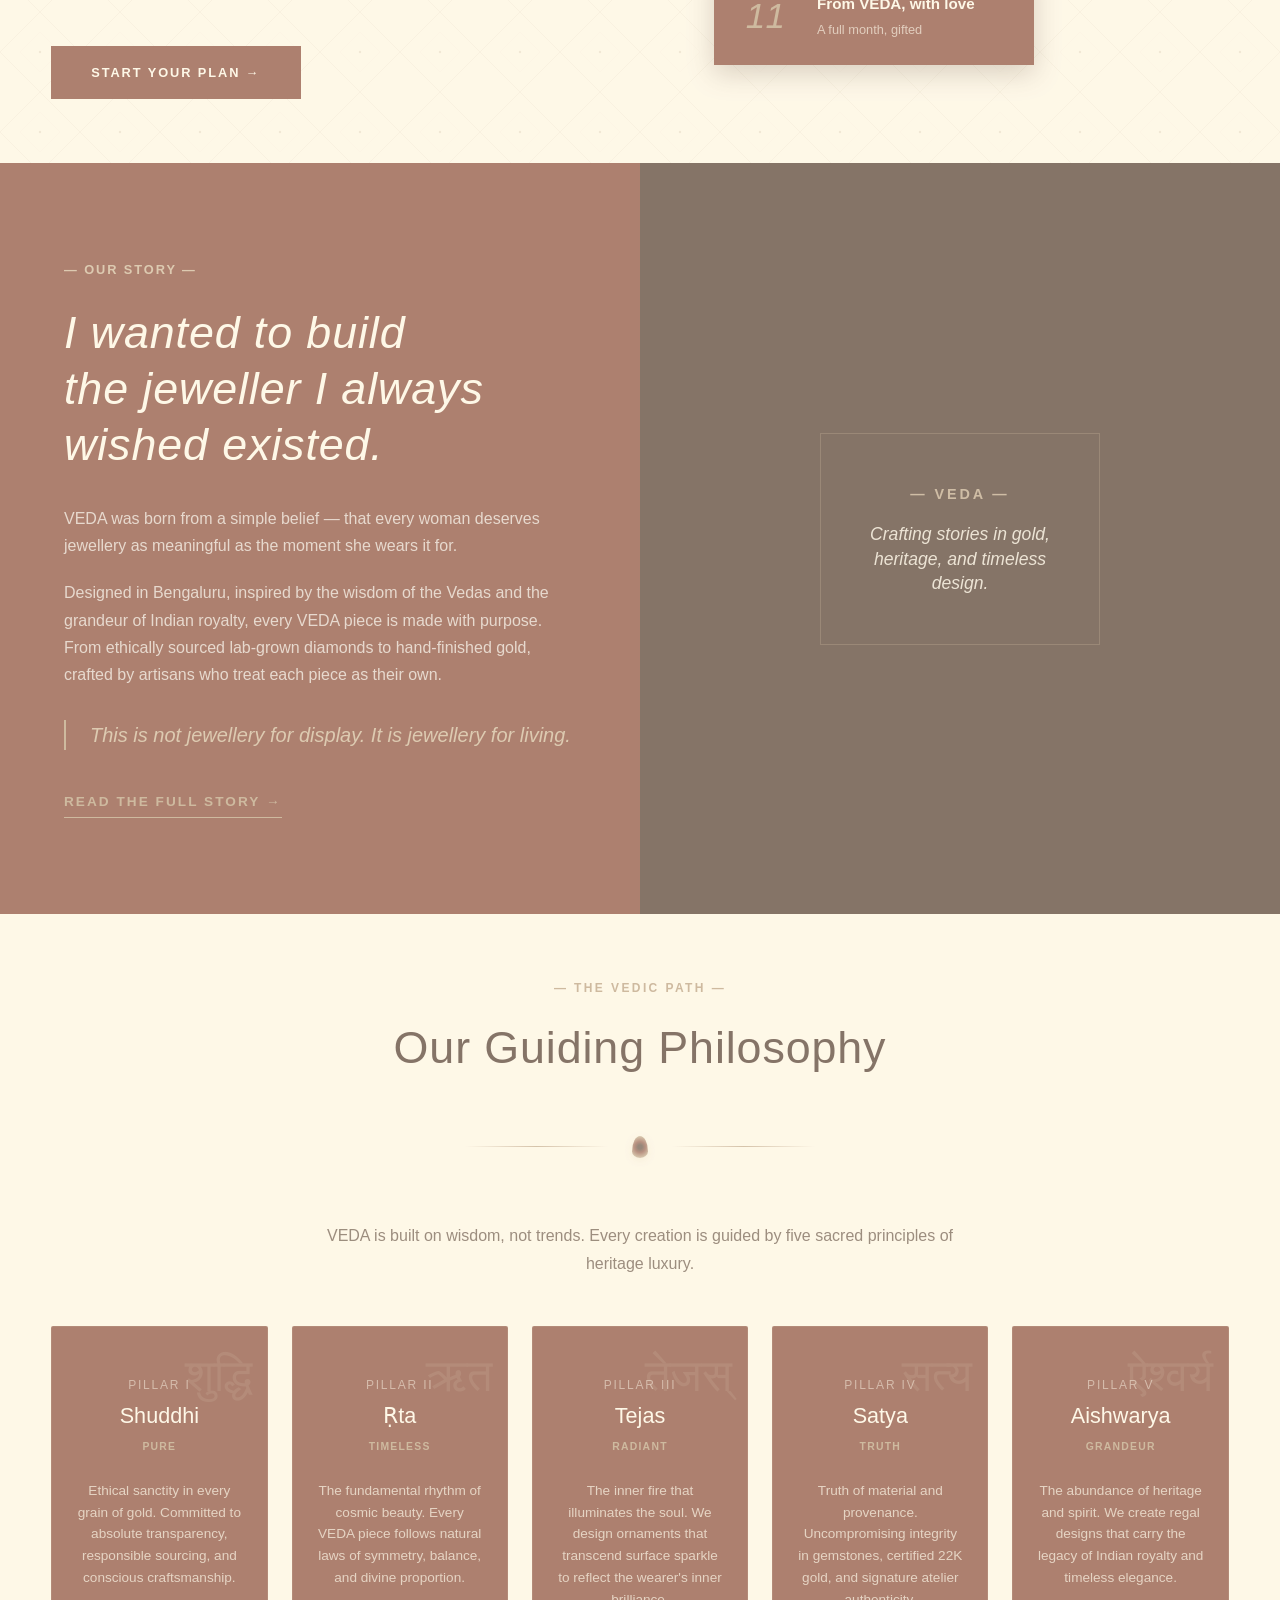
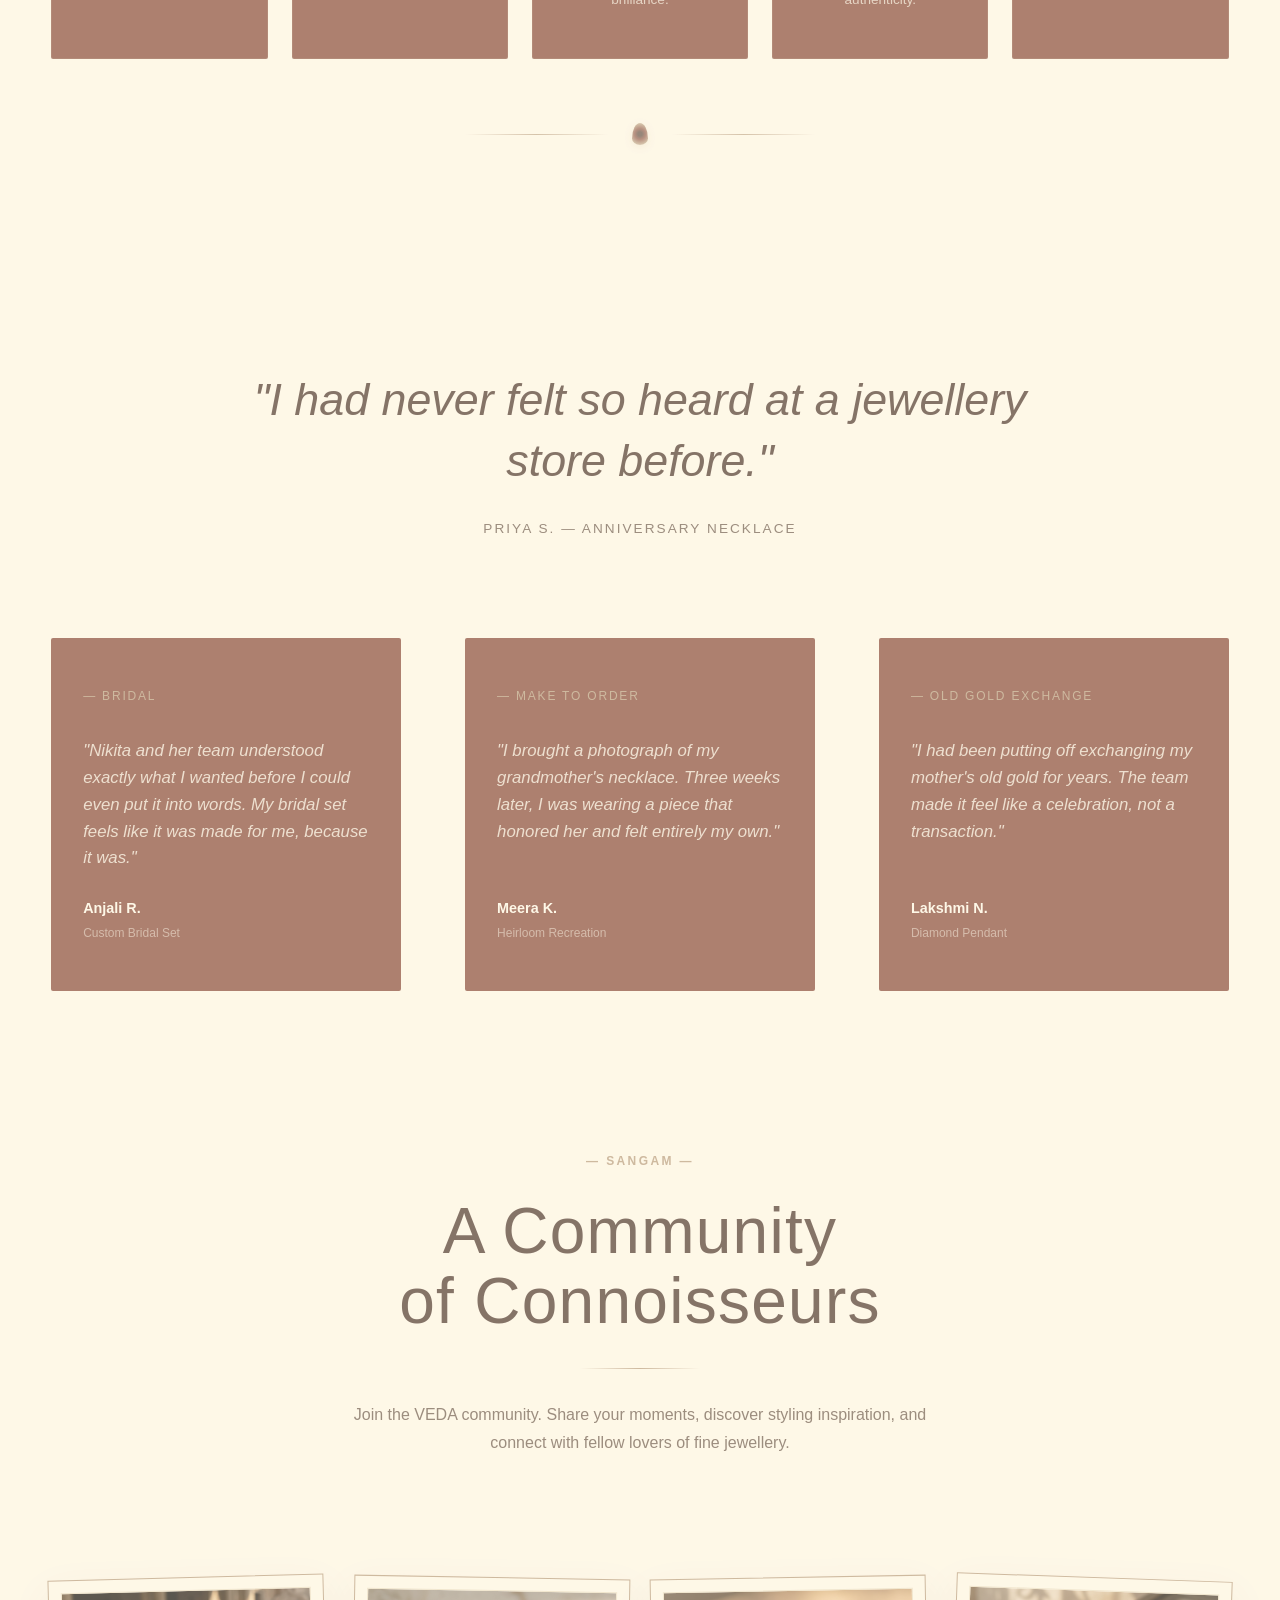
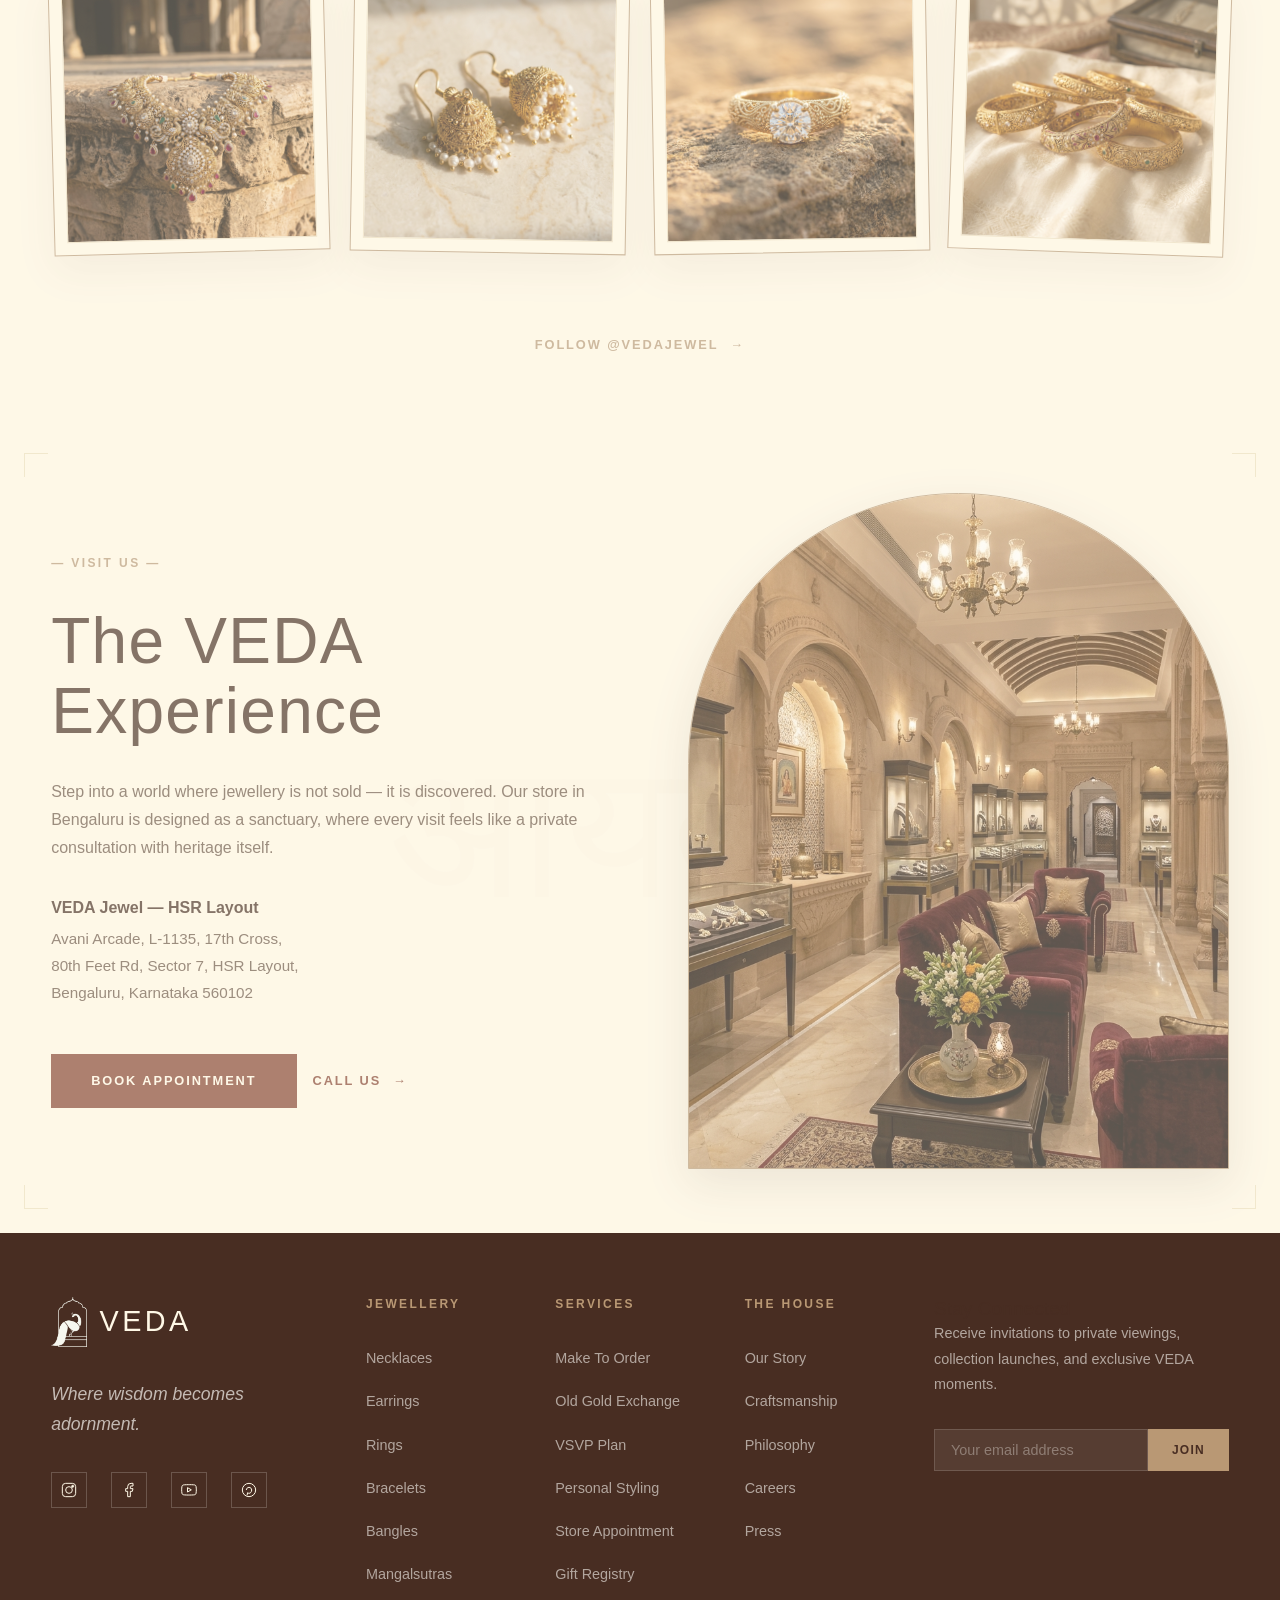
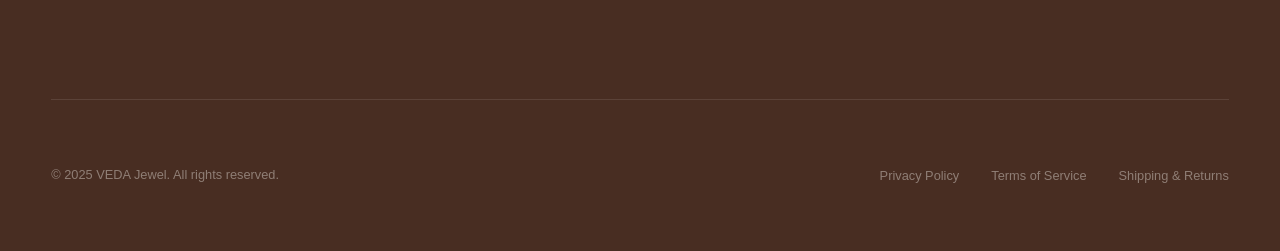
==== commit cab831a9: "ui: reorganize VSVP section and cards for mobile view" ====
--- a/index.html
+++ b/index.html
@@ -369,17 +369,17 @@
   <section class="bg-cream bg-pattern-jaali-light" id="vsvp">
     <div class="sanskrit-backdrop">समृद्धि</div>
     <div class="container">
-      <div class="split-layout" style="min-height: auto; gap: var(--space-3xl); align-items: center; position: relative; z-index: 2;">
-        <div class="reveal-left" style="padding: 0;">
+      <div class="vsvp-split-layout" style="position: relative; z-index: 2;">
+        <div class="vsvp-text-content reveal-left" style="padding: 0;">
           <span class="label" style="color: var(--text-tertiary); font-size: 0.8rem; letter-spacing: 0.15em;">— VSVP —</span>
           <h2 style="color: var(--maroon); margin: var(--space-lg) 0; font-style: italic; font-family: var(--font-display); font-size: clamp(2rem, 3.5vw, 3.2rem); font-weight: 300; line-height: 1.25;">Veda Swarna Vriddhi<br>Plan.</h2>
-          <p class="subtitle reveal" style="color: var(--gold-aged); font-style: italic; font-size: 1.2rem; margin-bottom: var(--space-lg); font-family: var(--font-display);">
+          <p class="subtitle" style="color: var(--gold-aged); font-style: italic; font-size: 1.2rem; margin-bottom: var(--space-lg); font-family: var(--font-display);">
             Save with us for ten months. The eleventh, on us.
           </p>
-          <p class="reveal" style="color: var(--text-secondary); margin-bottom: var(--space-lg); max-width: 500px; font-size: 0.95rem; line-height: 1.7;">
+          <p style="color: var(--text-secondary); margin-bottom: var(--space-lg); max-width: 500px; font-size: 0.95rem; line-height: 1.7;">
             A simple, honest savings plan for the women who plan ahead. Set aside a fixed amount each month for ten months — and on the eleventh month, VEDA contributes a full month on your behalf.
           </p>
-          <p class="reveal" style="color: var(--text-secondary); margin-bottom: var(--space-lg); max-width: 500px; font-size: 0.95rem; line-height: 1.7;">
+          <p style="color: var(--text-secondary); margin-bottom: var(--space-lg); max-width: 500px; font-size: 0.95rem; line-height: 1.7;">
             At the end, the entire balance is yours to spend on any VEDA piece — silver, gold, or diamond. No fine print, no penalties, no pressure.
           </p>
           <div style="display: flex; align-items: center; gap: var(--space-lg); margin-bottom: var(--space-xl);">
@@ -391,9 +391,9 @@
               <div class="label" style="color: var(--gold-aged); font-size: 0.8rem; letter-spacing: 0.1em; margin-top: 4px; line-height: 1.2;">+ ONE ON US</div>
             </div>
           </div>
-          <a href="vsvp.html" class="btn btn-primary reveal" style="padding: 1rem 2.5rem;">START YOUR PLAN &rarr;</a>
-        </div>
-        <div class="reveal-right" style="padding: 0;">
+        </div>
+
+        <div class="vsvp-cards reveal-right" style="padding: 0;">
           <div class="vsvp-timeline-staggered">
             <div class="timeline-card tilt-left-far reveal">
               <span class="card-num">01</span>
@@ -431,6 +431,10 @@
               </div>
             </div>
           </div>
+        </div>
+        
+        <div class="vsvp-cta reveal-left">
+          <a href="vsvp.html" class="btn btn-primary" style="padding: 1rem 2.5rem; width: fit-content;">START YOUR PLAN &rarr;</a>
         </div>
       </div>
     </div>
--- a/css/style.css
+++ b/css/style.css
@@ -2114,6 +2114,32 @@
   .old-gold-calculator { order: 5; margin: var(--space-lg) 0; }
   .old-gold-quote { order: 6; }
   .old-gold-ctas { order: 7; }
+}
+
+/* VSVP Split Layout Reordering */
+.vsvp-split-layout {
+  display: grid;
+  grid-template-columns: 1fr 1fr;
+  grid-auto-flow: row;
+  column-gap: var(--space-3xl);
+  row-gap: var(--space-xl);
+  align-items: center;
+}
+
+@media (min-width: 993px) {
+  .vsvp-text-content { grid-column: 1; grid-row: 1; align-self: end; }
+  .vsvp-cta { grid-column: 1; grid-row: 2; align-self: start; margin-top: -1rem; }
+  .vsvp-cards { grid-column: 2; grid-row: 1 / span 2; }
+}
+
+@media (max-width: 992px) {
+  .vsvp-split-layout {
+    grid-template-columns: 1fr;
+    gap: var(--space-xl);
+  }
+  .vsvp-text-content { order: 1; }
+  .vsvp-cards { order: 2; }
+  .vsvp-cta { order: 3; display: flex; justify-content: flex-start; }
 }
 
 .reveal-left {
@@ -2956,7 +2982,7 @@
 
 @media (max-width: 480px) {
   .mto-collage-grid {
-    grid-template-columns: 1fr;
+    grid-template-columns: repeat(2, 1fr);
   }
   .concierge-nudge {
     width: calc(100vw - 40px);
@@ -3362,12 +3388,23 @@
 @media (max-width: 768px) {
   .vsvp-timeline-staggered {
     max-width: 100%;
-    align-items: center;
+    align-items: stretch;
+    display: grid;
+    grid-template-columns: repeat(2, 1fr);
+    gap: var(--space-md);
   }
   .vsvp-timeline-staggered .timeline-card {
     width: 100%;
-    max-width: 340px;
-    margin: 0 auto;
+    max-width: 100%;
+    margin: 0;
+    padding: var(--space-sm);
+    min-height: 100px;
+  }
+  .vsvp-timeline-staggered .timeline-card .card-text strong {
+    font-size: 0.9rem;
+  }
+  .vsvp-timeline-staggered .timeline-card .card-text span {
+    font-size: 0.75rem;
   }
   .vsvp-timeline-staggered .timeline-card.tilt-left-far,
   .vsvp-timeline-staggered .timeline-card.tilt-right-far,
@@ -3378,6 +3415,9 @@
   }
   .vsvp-timeline-staggered .timeline-card:hover {
     transform: scale(1.02);
+  }
+  .vsvp-timeline-staggered .timeline-card.card-gift {
+    grid-column: 1 / -1;
   }
 }
 
@@ -3925,16 +3965,6 @@
   text-align: center;
   align-items: center;
 }
-
-.occasion-card-label {
-  margin-bottom: var(--space-xs);
-}
-
-.occasion-card-heading {
-  margin-bottom: var(--space-xs);
-  margin-top: 2px;
-}
-
 /* ═══ Founder Story on Maroon — text overrides ═══ */
 .founder-story-maroon .founder-story-content .label-gold {
   color: var(--gold-light);
@@ -4048,11 +4078,12 @@
 
 /* Text content below the arch */
 .occasion-card-inner {
-  padding: var(--space-lg) var(--space-md) var(--space-md);
+  padding: var(--space-md) var(--space-xs) 0 var(--space-xs);
   display: flex;
   flex-direction: column;
-  gap: var(--space-sm);
+  gap: var(--space-xs);
   text-align: center;
+  align-items: center;
   flex: 1;
 }
 
@@ -4067,11 +4098,12 @@
 }
 
 .occasion-card-heading {
-  font-family: var(--font-body);
+  font-family: var(--font-display);
   font-size: clamp(1.3rem, 2vw, 1.6rem);
-  font-weight: 400;
+  font-weight: 300;
   line-height: 1.3;
-  color: #FFF8E6;
+  color: #482D22;
+  margin-top: -2px;
 }
 
 .occasion-card-desc {
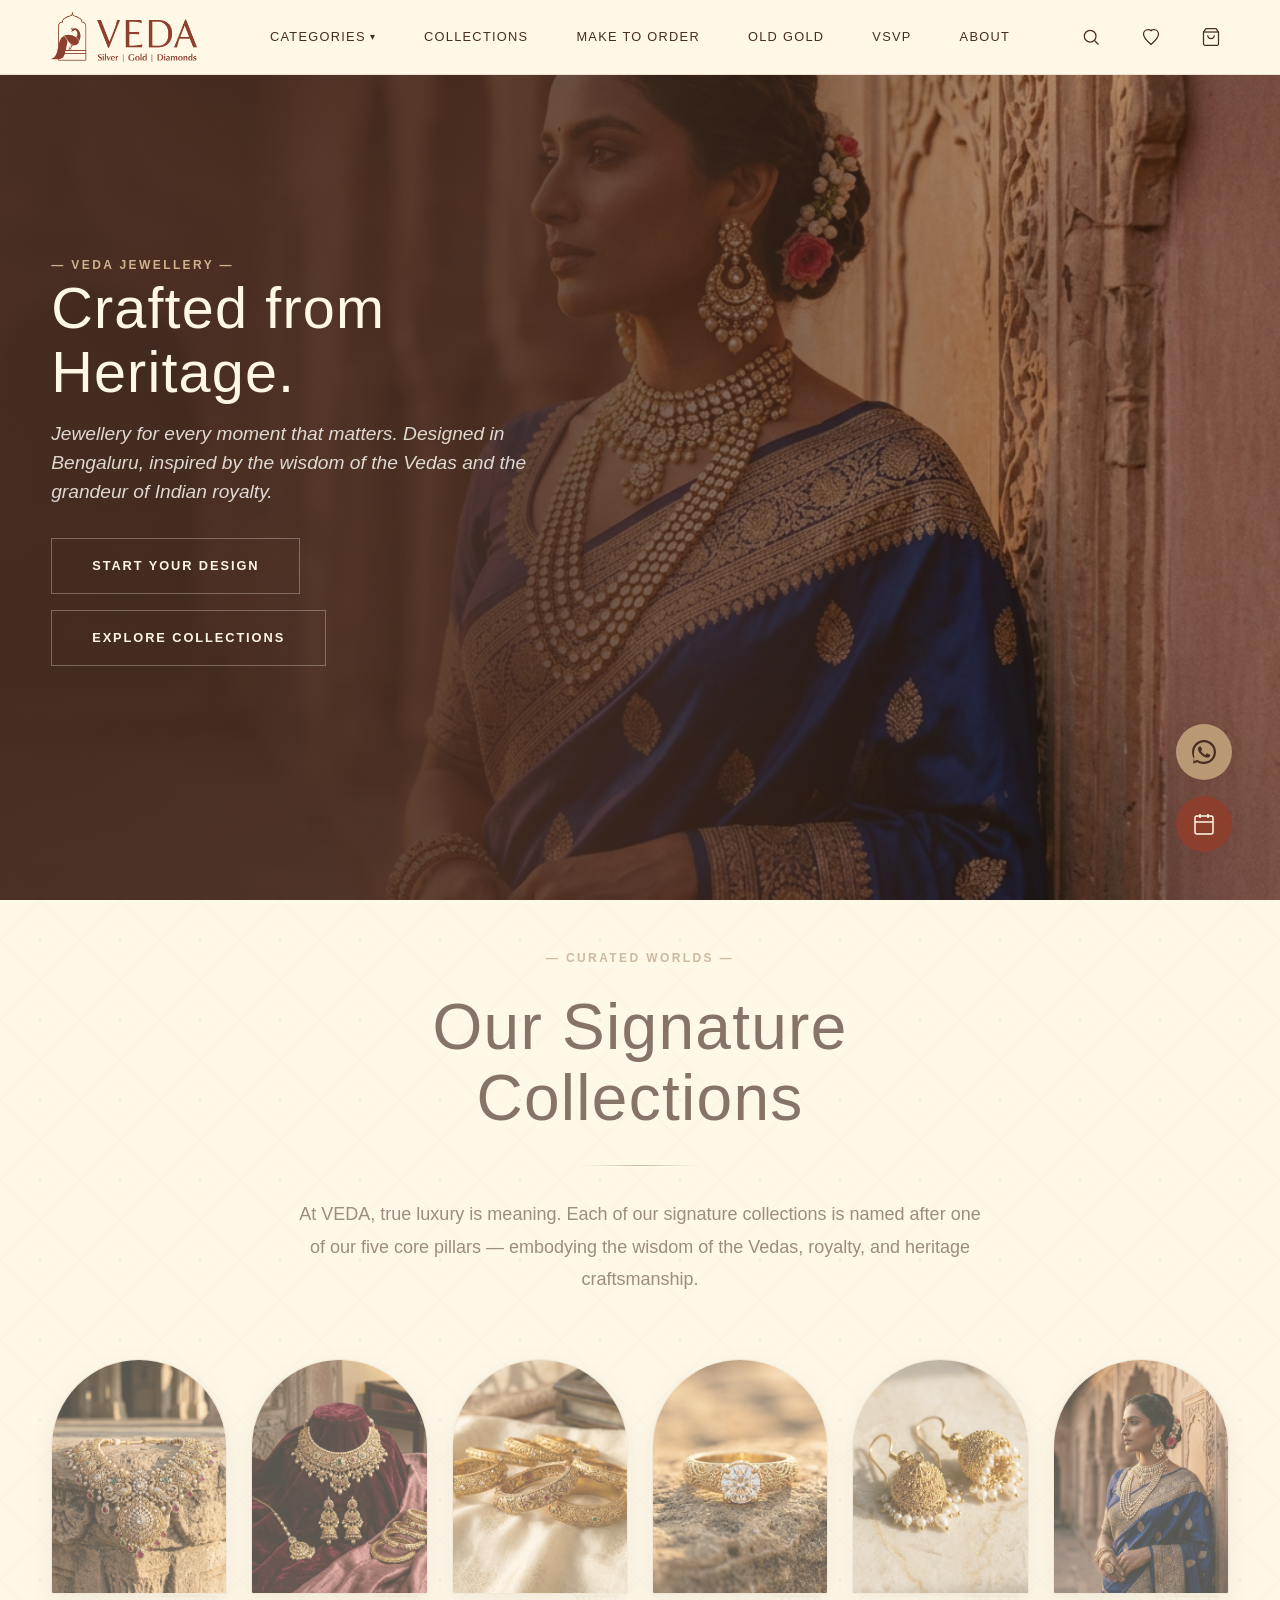
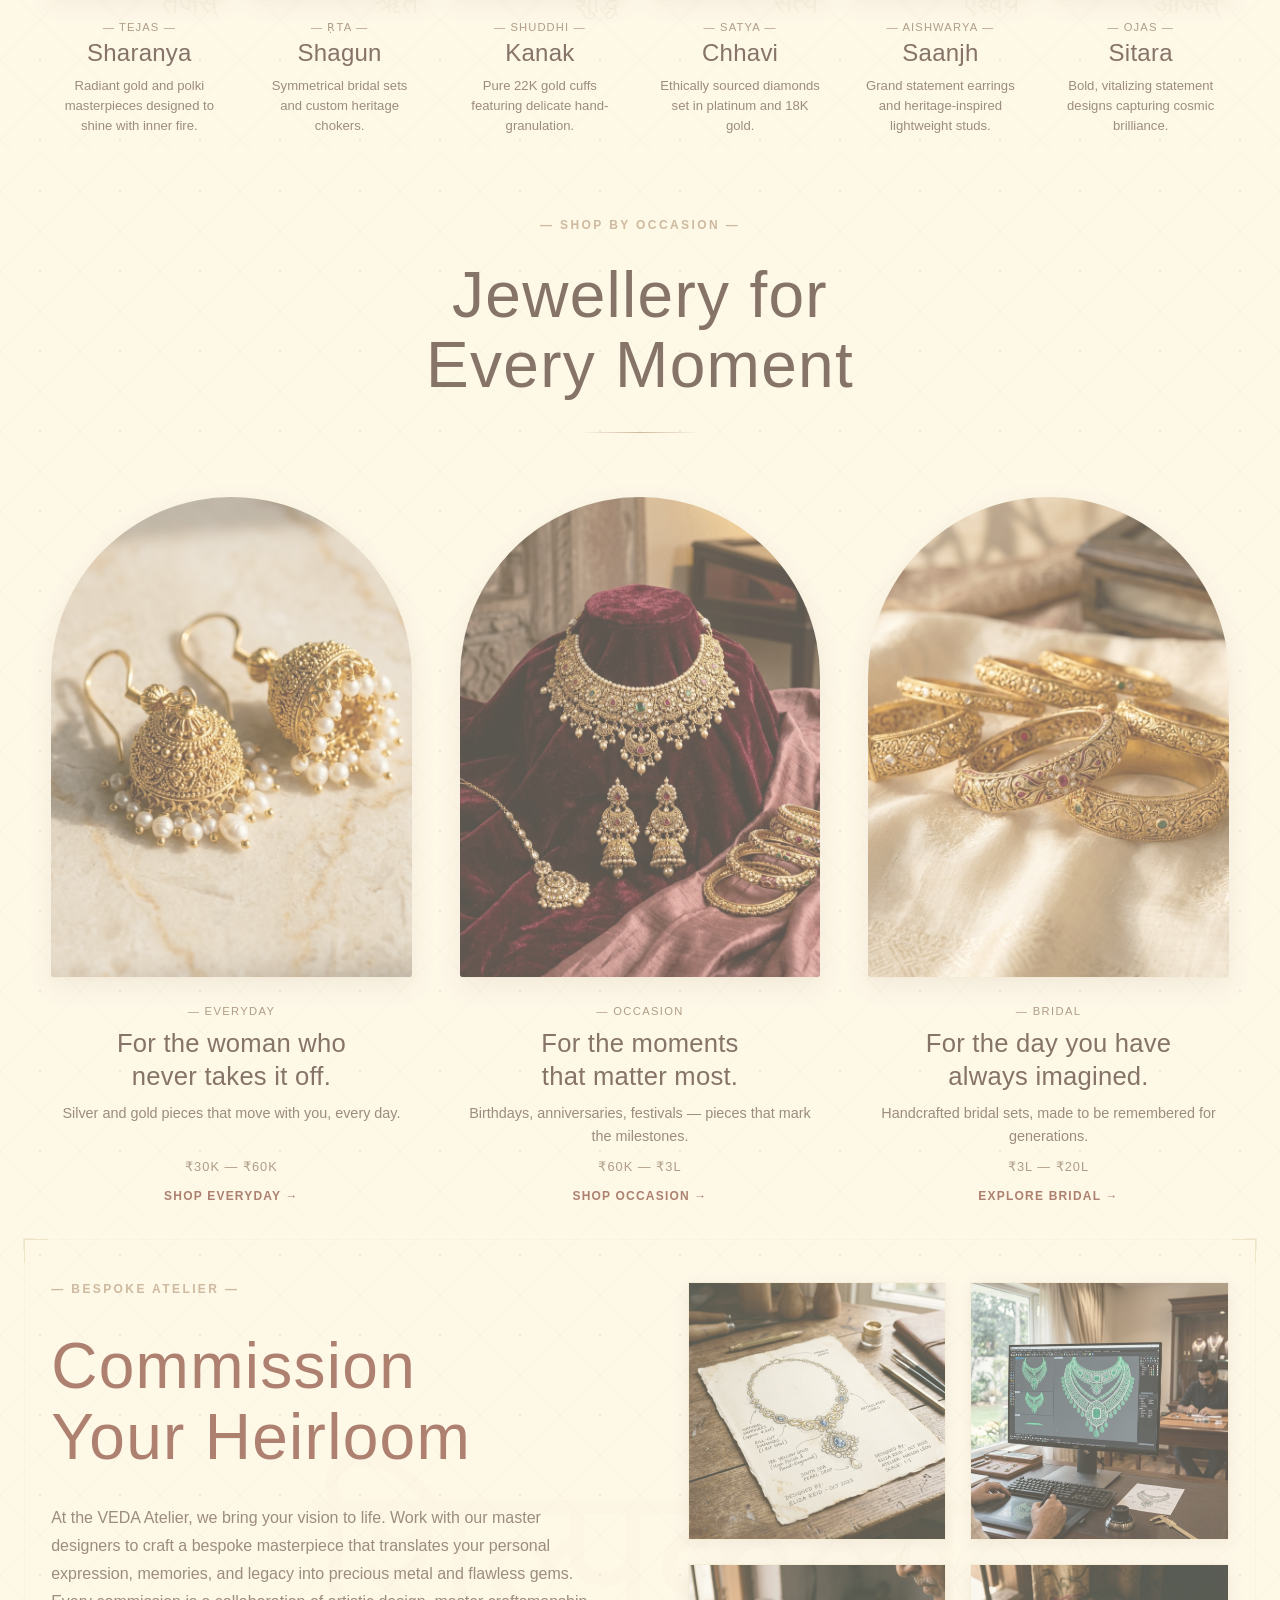
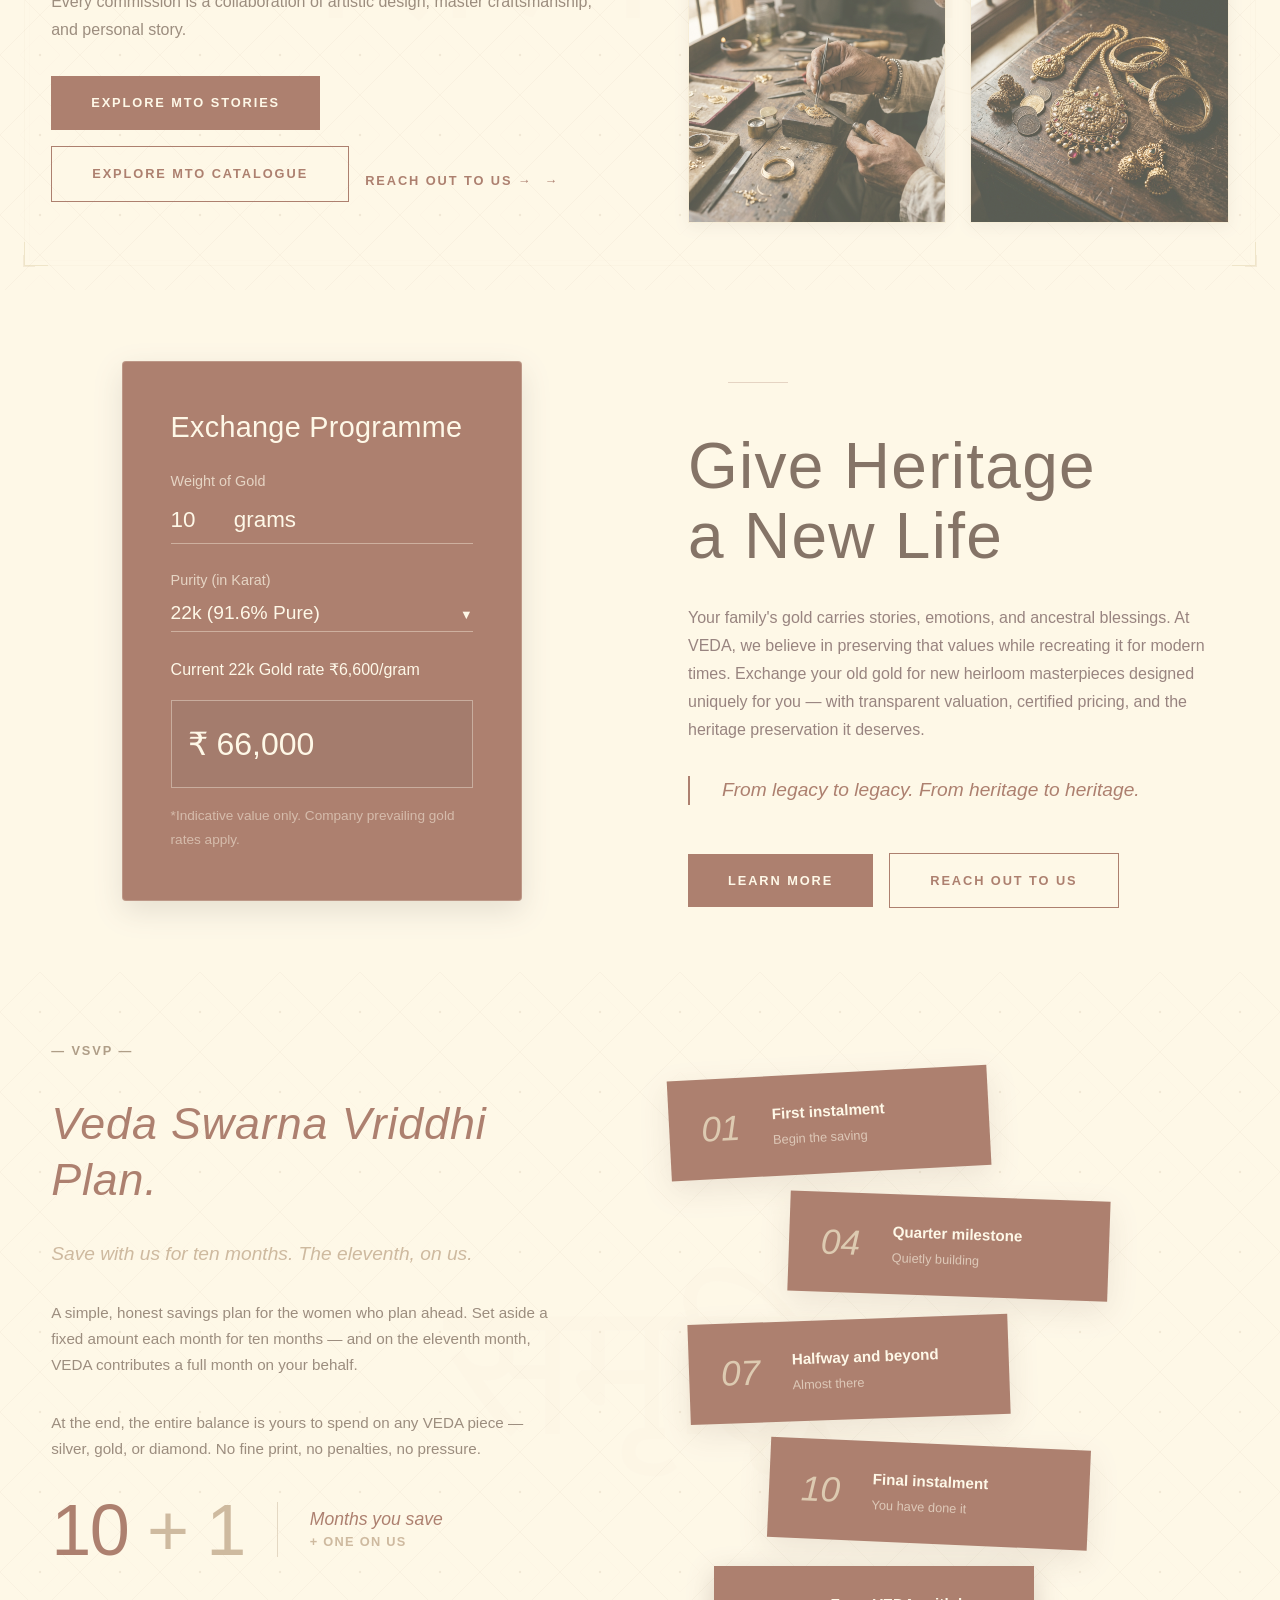
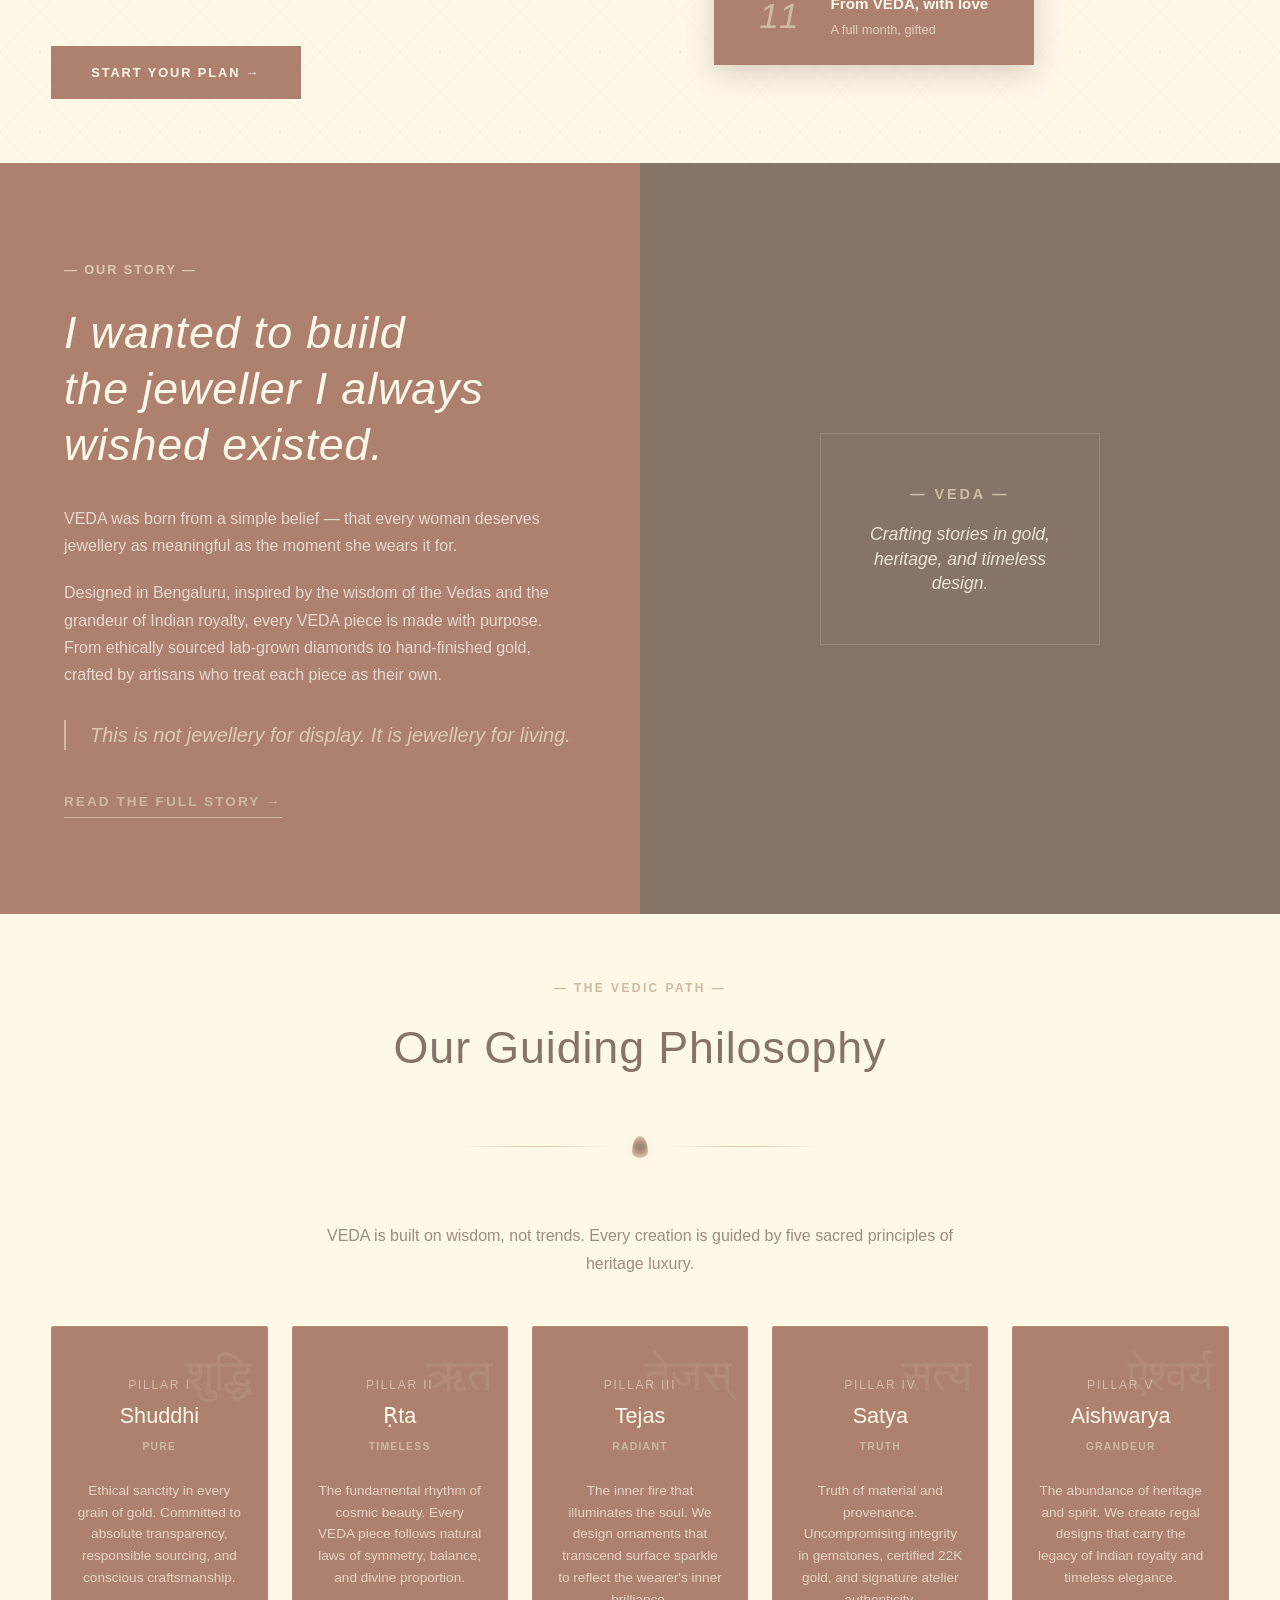
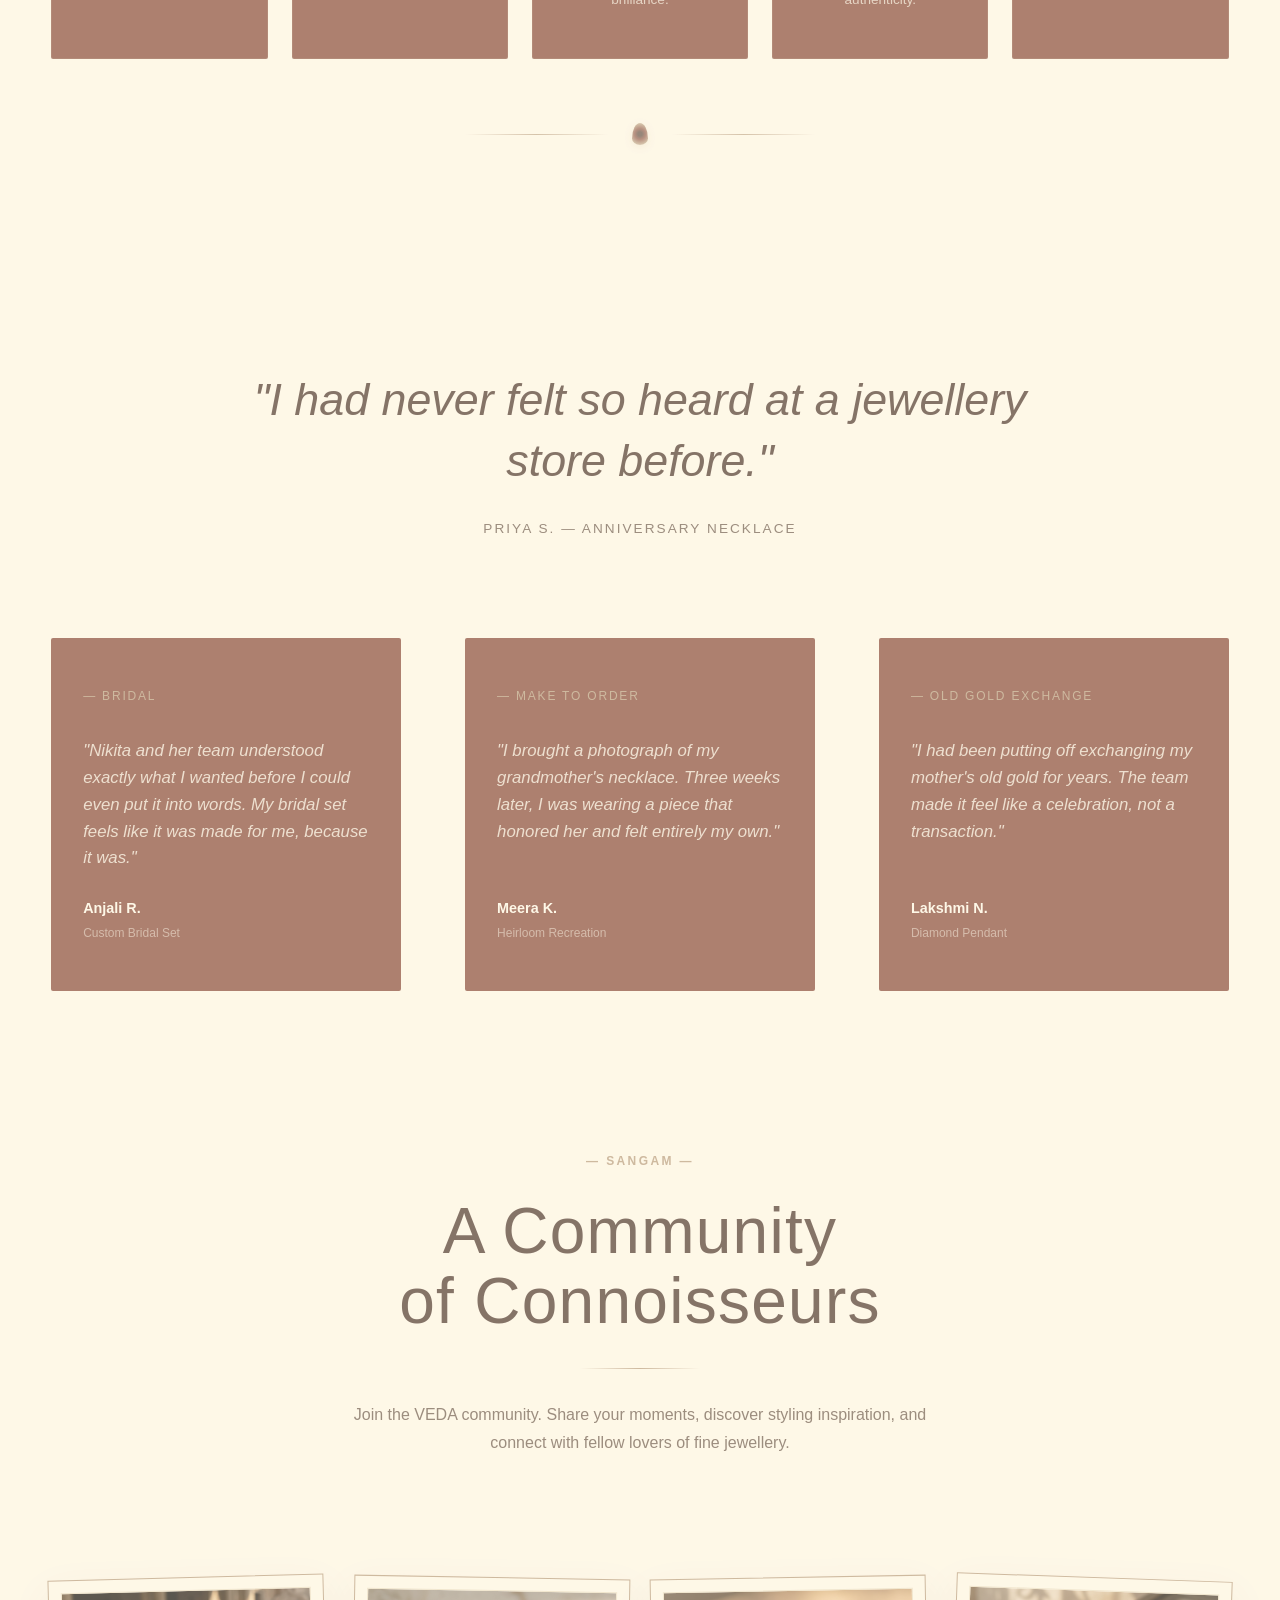
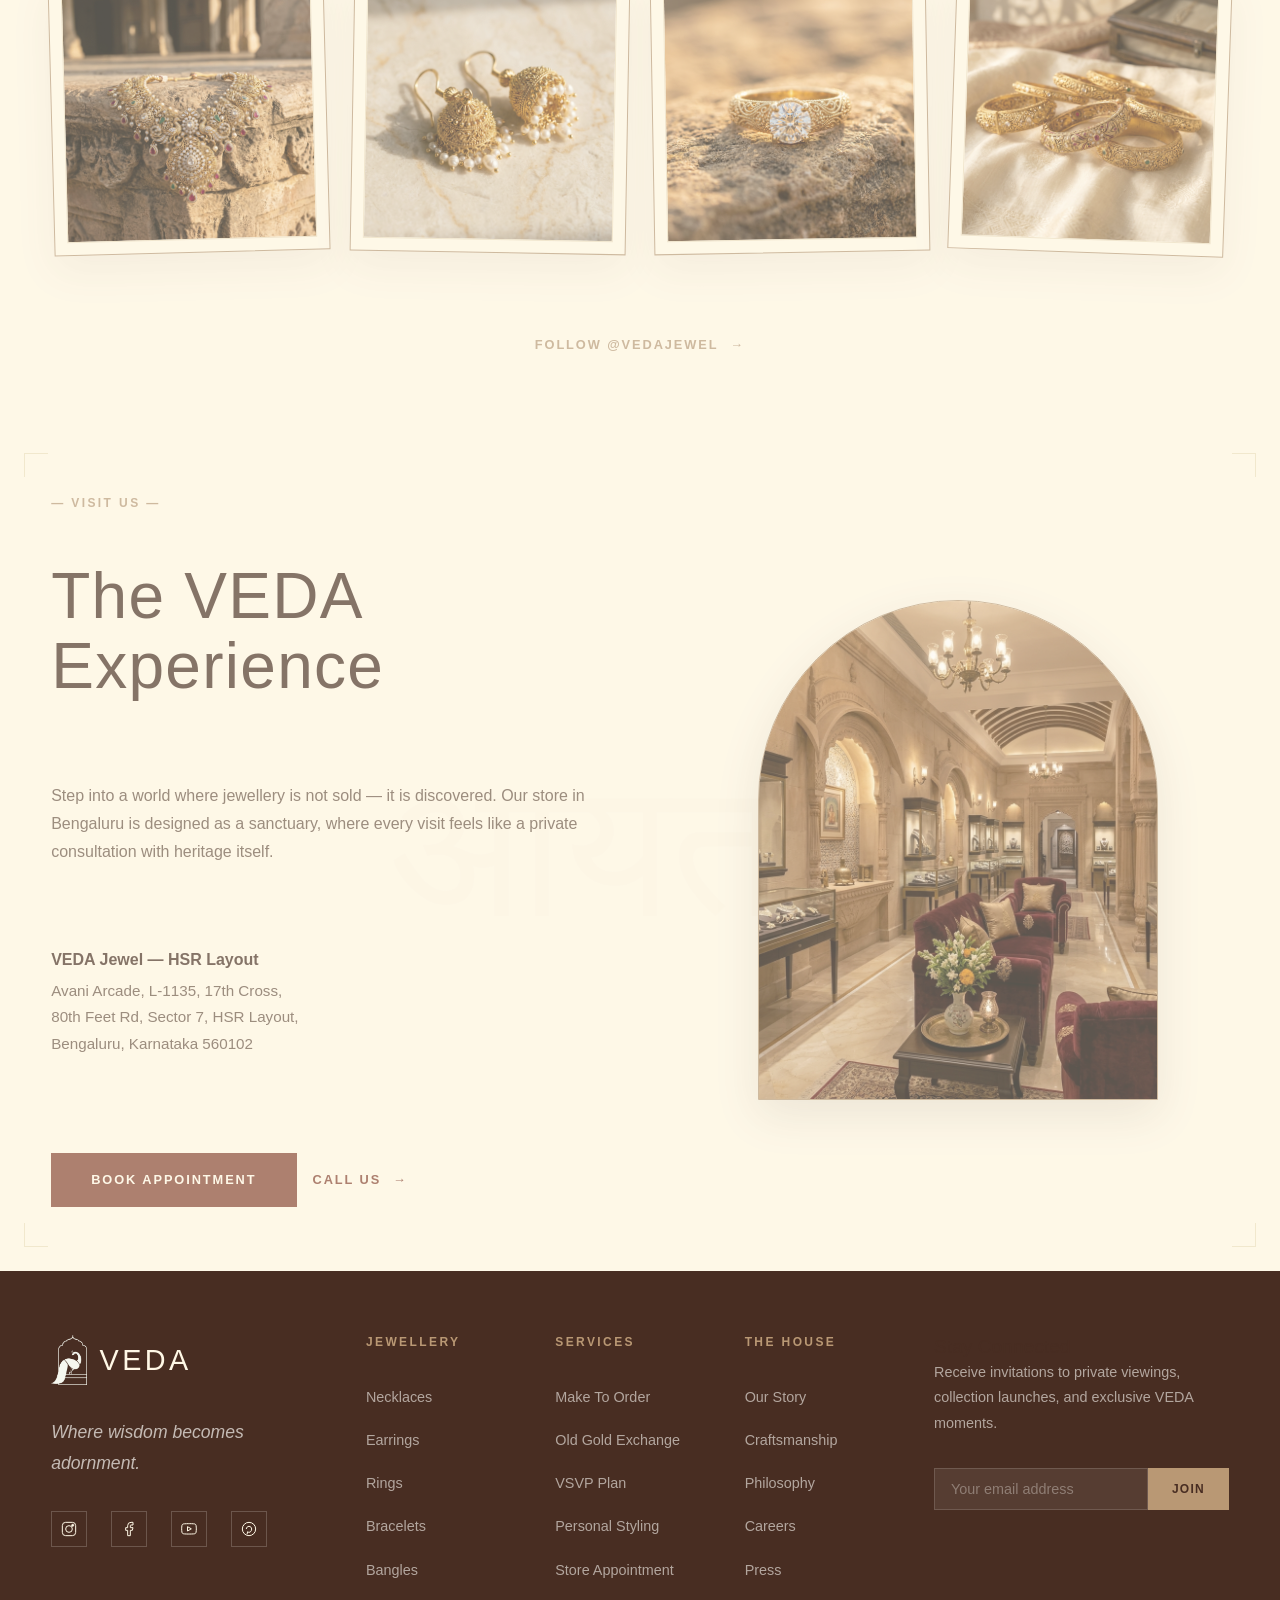
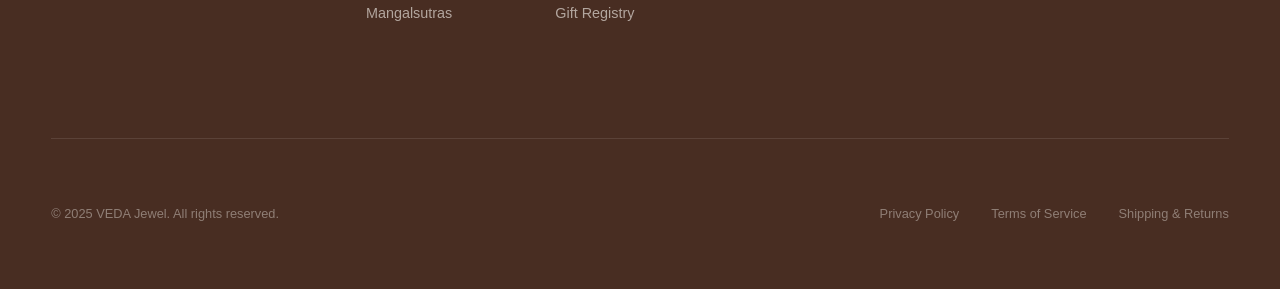
==== commit 6edacd4d: "ui: optimize mobile layouts for founder story, sangam, customer voice, visit us, and footer" ====
--- a/index.html
+++ b/index.html
@@ -446,6 +446,11 @@
     <div class="founder-story-grid">
       <div class="founder-story-content reveal-left">
         <span class="label-gold">— Our Story —</span>
+        
+        <div class="founder-mobile-img">
+          <img src="assets/images/founder-portrait.png" alt="VEDA Founder" style="width: 100%; height: auto; border-radius: 4px; box-shadow: 0 4px 20px rgba(0,0,0,0.15);">
+        </div>
+
         <h2 class="display-serif">I wanted to build the jeweller I always wished existed.</h2>
         <div class="founder-story-body">
           <p>VEDA was born from a simple belief — that every woman deserves jewellery as meaningful as the moment she wears it for.</p>
@@ -622,30 +627,28 @@
     <div class="sanskrit-backdrop">आयतन</div>
     <div class="corner-ornaments"><span></span></div>
     <div class="container">
-      <div class="split-layout" style="min-height: auto; gap: var(--space-3xl); align-items: center; position: relative; z-index: 2;">
-        <div class="reveal-left" style="padding: 0;">
-          <span class="label-gold">— Visit Us —</span>
-          <h2 style="margin: var(--space-lg) 0;">The VEDA<br>Experience</h2>
-          <p style="margin-bottom: var(--space-lg);">
-            Step into a world where jewellery is not sold — it is discovered. Our store in Bengaluru is designed as a sanctuary, where every visit feels like a private consultation with heritage itself.
+      <div class="visit-split-layout reveal" style="position: relative; z-index: 2;">
+        <span class="label-gold visit-label">— Visit Us —</span>
+        <h2 class="visit-heading" style="margin: var(--space-lg) 0;">The VEDA<br>Experience</h2>
+        <p class="visit-text" style="margin-bottom: var(--space-lg);">
+          Step into a world where jewellery is not sold — it is discovered. Our store in Bengaluru is designed as a sanctuary, where every visit feels like a private consultation with heritage itself.
+        </p>
+        <div class="visit-location" style="margin-bottom: var(--space-xl);">
+          <p style="font-weight: 500; color: var(--text-primary); margin-bottom: 4px;">
+            <strong>VEDA Jewel — HSR Layout</strong>
           </p>
-          <div style="margin-bottom: var(--space-xl);">
-            <p style="font-weight: 500; color: var(--text-primary); margin-bottom: 4px;">
-              <strong>VEDA Jewel — HSR Layout</strong>
-            </p>
-            <p style="font-size: 0.95rem;">
-              Avani Arcade, L-1135, 17th Cross,<br>
-              80th Feet Rd, Sector 7, HSR Layout,<br>
-              Bengaluru, Karnataka 560102
-            </p>
-          </div>
-          <div style="display: flex; gap: 1rem; flex-wrap: wrap;">
-            <a href="https://wa.me/919187204025" class="btn btn-primary">Book Appointment</a>
-            <a href="tel:+919187204025" class="btn-whisper">Call Us</a>
-          </div>
-        </div>
-        <div class="reveal-right" style="padding: 0;">
-          <div class="arch-portal" style="aspect-ratio: 4/5;">
+          <p style="font-size: 0.95rem;">
+            Avani Arcade, L-1135, 17th Cross,<br>
+            80th Feet Rd, Sector 7, HSR Layout,<br>
+            Bengaluru, Karnataka 560102
+          </p>
+        </div>
+        <div class="visit-ctas" style="display: flex; gap: 1rem; flex-wrap: wrap;">
+          <a href="https://wa.me/919187204025" class="btn btn-primary">Book Appointment</a>
+          <a href="tel:+919187204025" class="btn-whisper">Call Us</a>
+        </div>
+        <div class="visit-image">
+          <div class="arch-portal" style="aspect-ratio: 4/5; max-width: 400px; margin: 0 auto;">
             <img src="assets/images/store-interior.png" alt="VEDA Jewel Store — HSR Layout, Bengaluru" style="width: 100%; height: 100%; object-fit: cover;">
           </div>
         </div>
--- a/css/style.css
+++ b/css/style.css
@@ -2139,7 +2139,39 @@
   }
   .vsvp-text-content { order: 1; }
   .vsvp-cards { order: 2; }
-  .vsvp-cta { order: 3; display: flex; justify-content: flex-start; }
+  .vsvp-cta { order: 3; display: flex; justify-content: center; }
+}
+
+/* Visit Us Split Layout Reordering */
+.visit-split-layout {
+  display: grid;
+  grid-template-columns: 1fr 1fr;
+  grid-auto-flow: row;
+  column-gap: var(--space-3xl);
+  row-gap: var(--space-xl);
+  align-items: center;
+}
+
+@media (min-width: 993px) {
+  .visit-label { grid-column: 1; grid-row: 1; align-self: end; }
+  .visit-heading { grid-column: 1; grid-row: 2; margin-top: 0 !important; }
+  .visit-text { grid-column: 1; grid-row: 3; }
+  .visit-location { grid-column: 1; grid-row: 4; }
+  .visit-ctas { grid-column: 1; grid-row: 5; align-self: start; }
+  .visit-image { grid-column: 2; grid-row: 1 / span 5; }
+}
+
+@media (max-width: 992px) {
+  .visit-split-layout {
+    grid-template-columns: 1fr;
+    gap: var(--space-lg);
+  }
+  .visit-label { order: 1; }
+  .visit-image { order: 2; margin-bottom: var(--space-md); }
+  .visit-heading { order: 3; margin-top: 0 !important; }
+  .visit-text { order: 4; }
+  .visit-location { order: 5; margin-bottom: 0 !important; }
+  .visit-ctas { order: 6; }
 }
 
 .reveal-left {
@@ -2376,7 +2408,20 @@
   }
   
   .footer-grid {
-    grid-template-columns: 1fr;
+    grid-template-columns: 1fr 1fr;
+  }
+  
+  .footer-brand, .footer-newsletter {
+    grid-column: 1 / -1;
+    text-align: center;
+  }
+  
+  .footer-brand .footer-social {
+    justify-content: center;
+  }
+  
+  .footer-newsletter-form {
+    justify-content: center;
   }
   
   .footer-bottom {
@@ -2411,7 +2456,7 @@
 }
 
 @media (max-width: 480px) {
-  .grid-4 { grid-template-columns: 1fr; }
+  .grid-4 { grid-template-columns: repeat(2, 1fr); }
   
   .gallery-grid-masonry {
     columns: 1;
@@ -3425,6 +3470,7 @@
 .vsvp-timeline-staggered .timeline-card.card-gift {
   background: #8B3F2C;
   box-shadow: 0 8px 25px rgba(72, 45, 34, 0.3);
+  justify-content: center;
 }
 
 .vsvp-timeline-staggered .timeline-card.card-gift .card-num {
@@ -3567,6 +3613,11 @@
   color: var(--gold-light);
 }
 
+.founder-mobile-img {
+  display: none;
+  margin: var(--space-lg) 0;
+}
+
 @media (max-width: 991px) {
   .founder-story-grid {
     grid-template-columns: 1fr;
@@ -3577,8 +3628,10 @@
     padding: var(--space-2xl) var(--space-lg);
   }
   .founder-story-image {
-    height: 500px;
-    min-height: auto;
+    display: none;
+  }
+  .founder-mobile-img {
+    display: block;
   }
 }
 
@@ -3663,8 +3716,17 @@
 
 @media (max-width: 991px) {
   .stories-columns-grid {
-    grid-template-columns: 1fr;
-    gap: var(--space-xl);
+    display: flex;
+    overflow-x: auto;
+    scroll-snap-type: x mandatory;
+    gap: var(--space-md);
+    padding-bottom: var(--space-md);
+    -webkit-overflow-scrolling: touch;
+    scroll-padding: var(--space-lg);
+  }
+  .story-column-card {
+    flex: 0 0 85%;
+    scroll-snap-align: center;
   }
 }
 
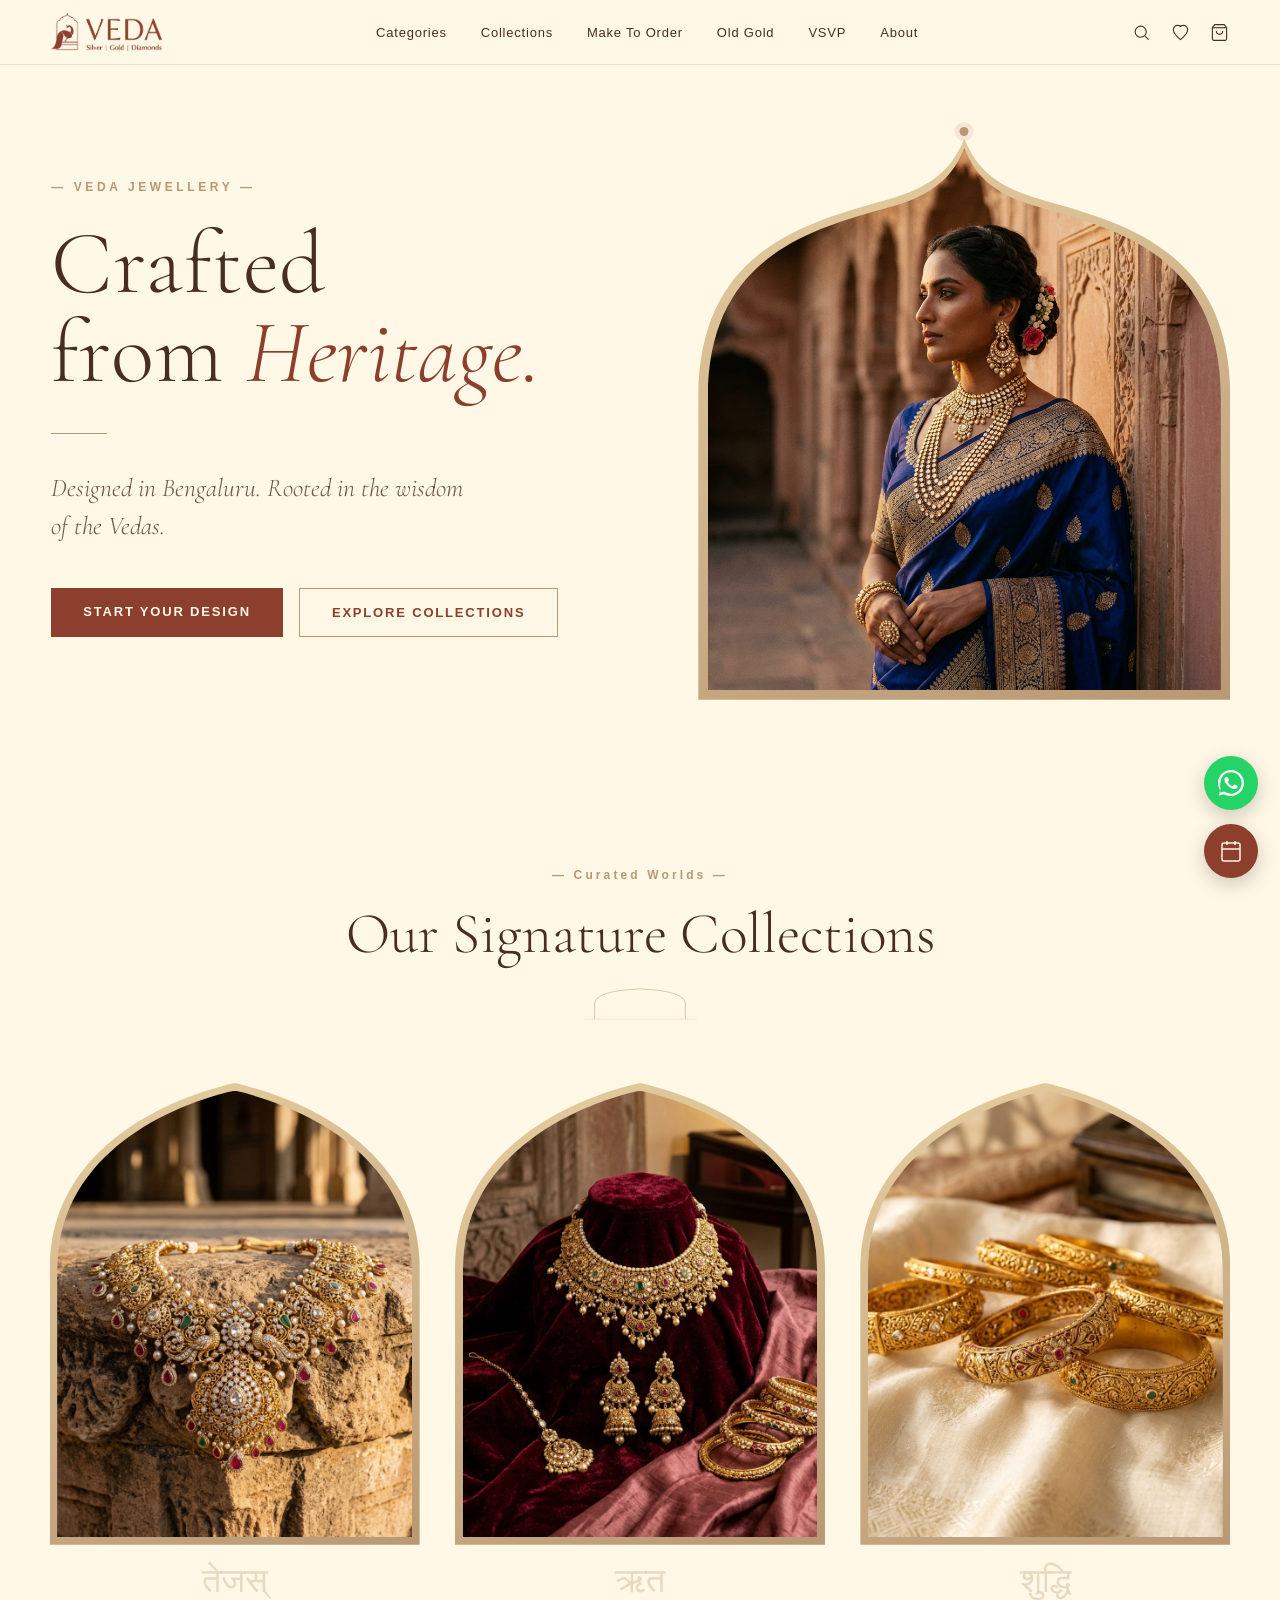
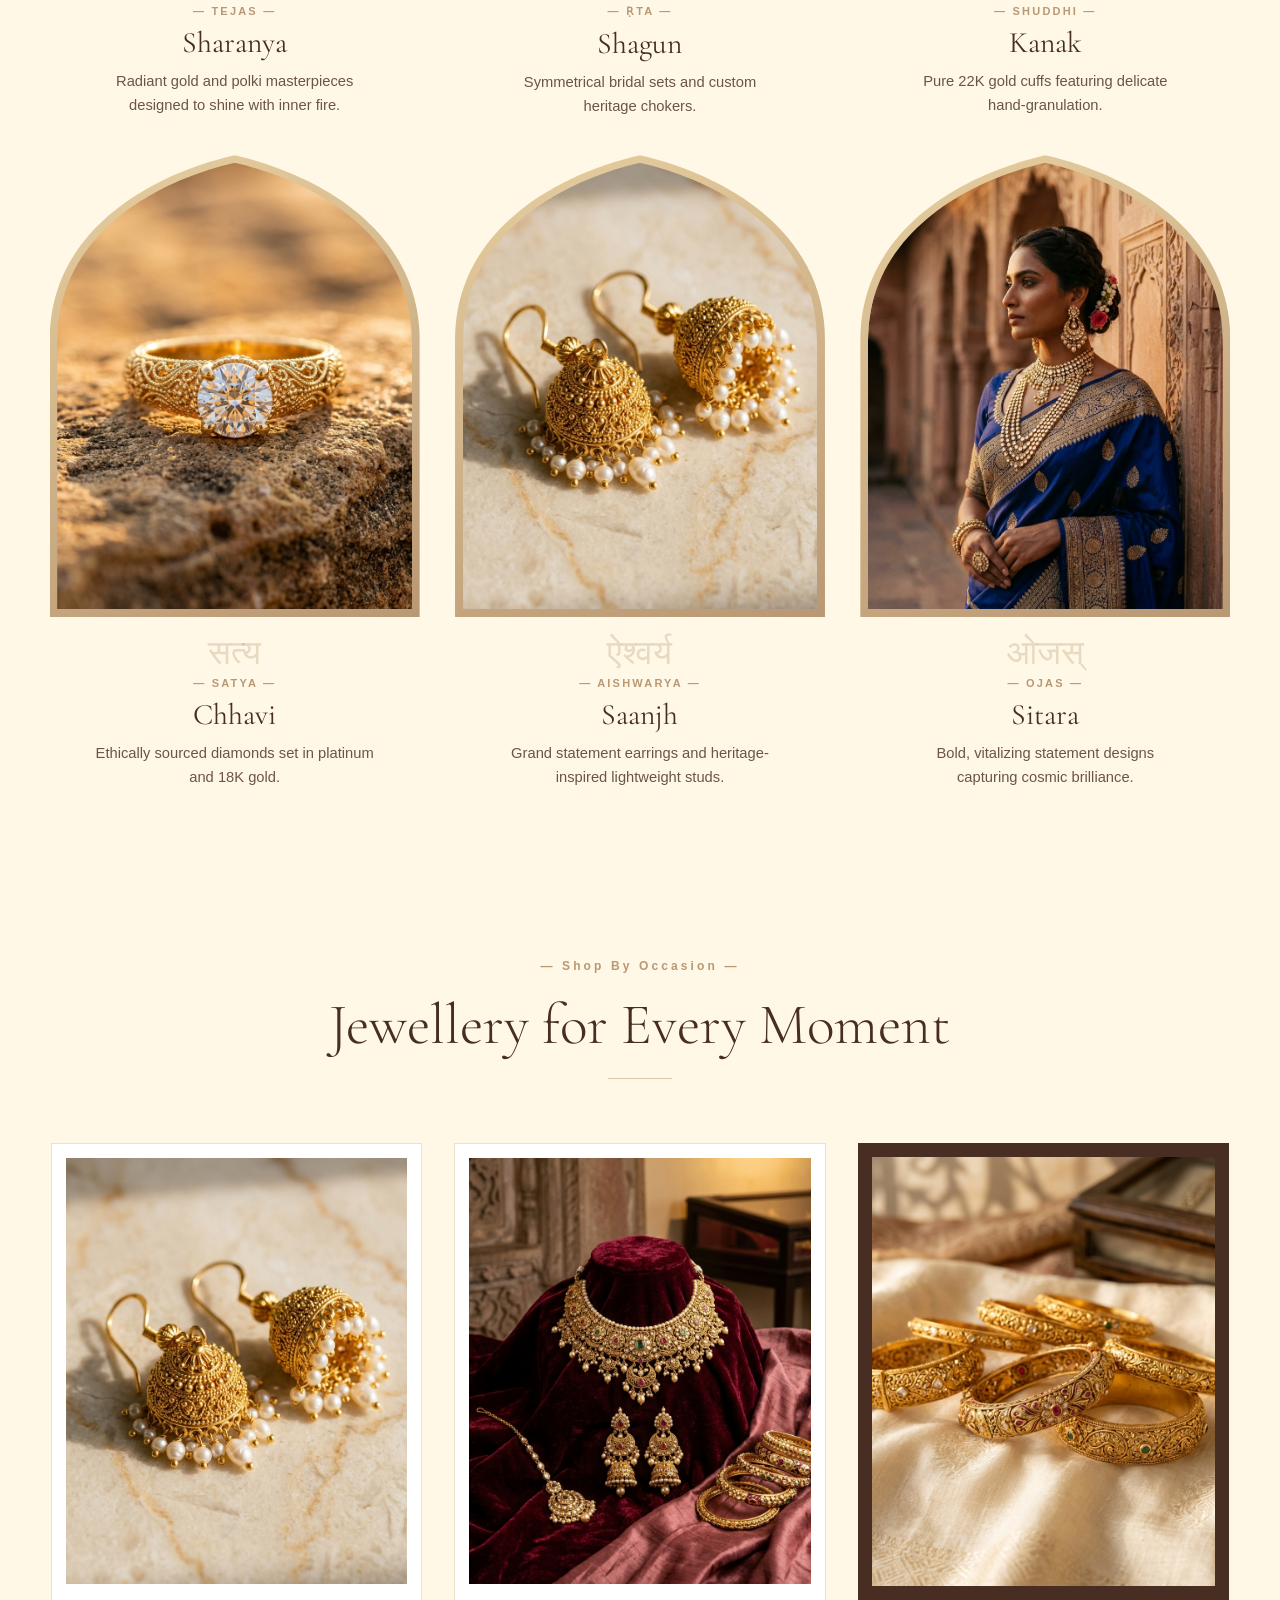
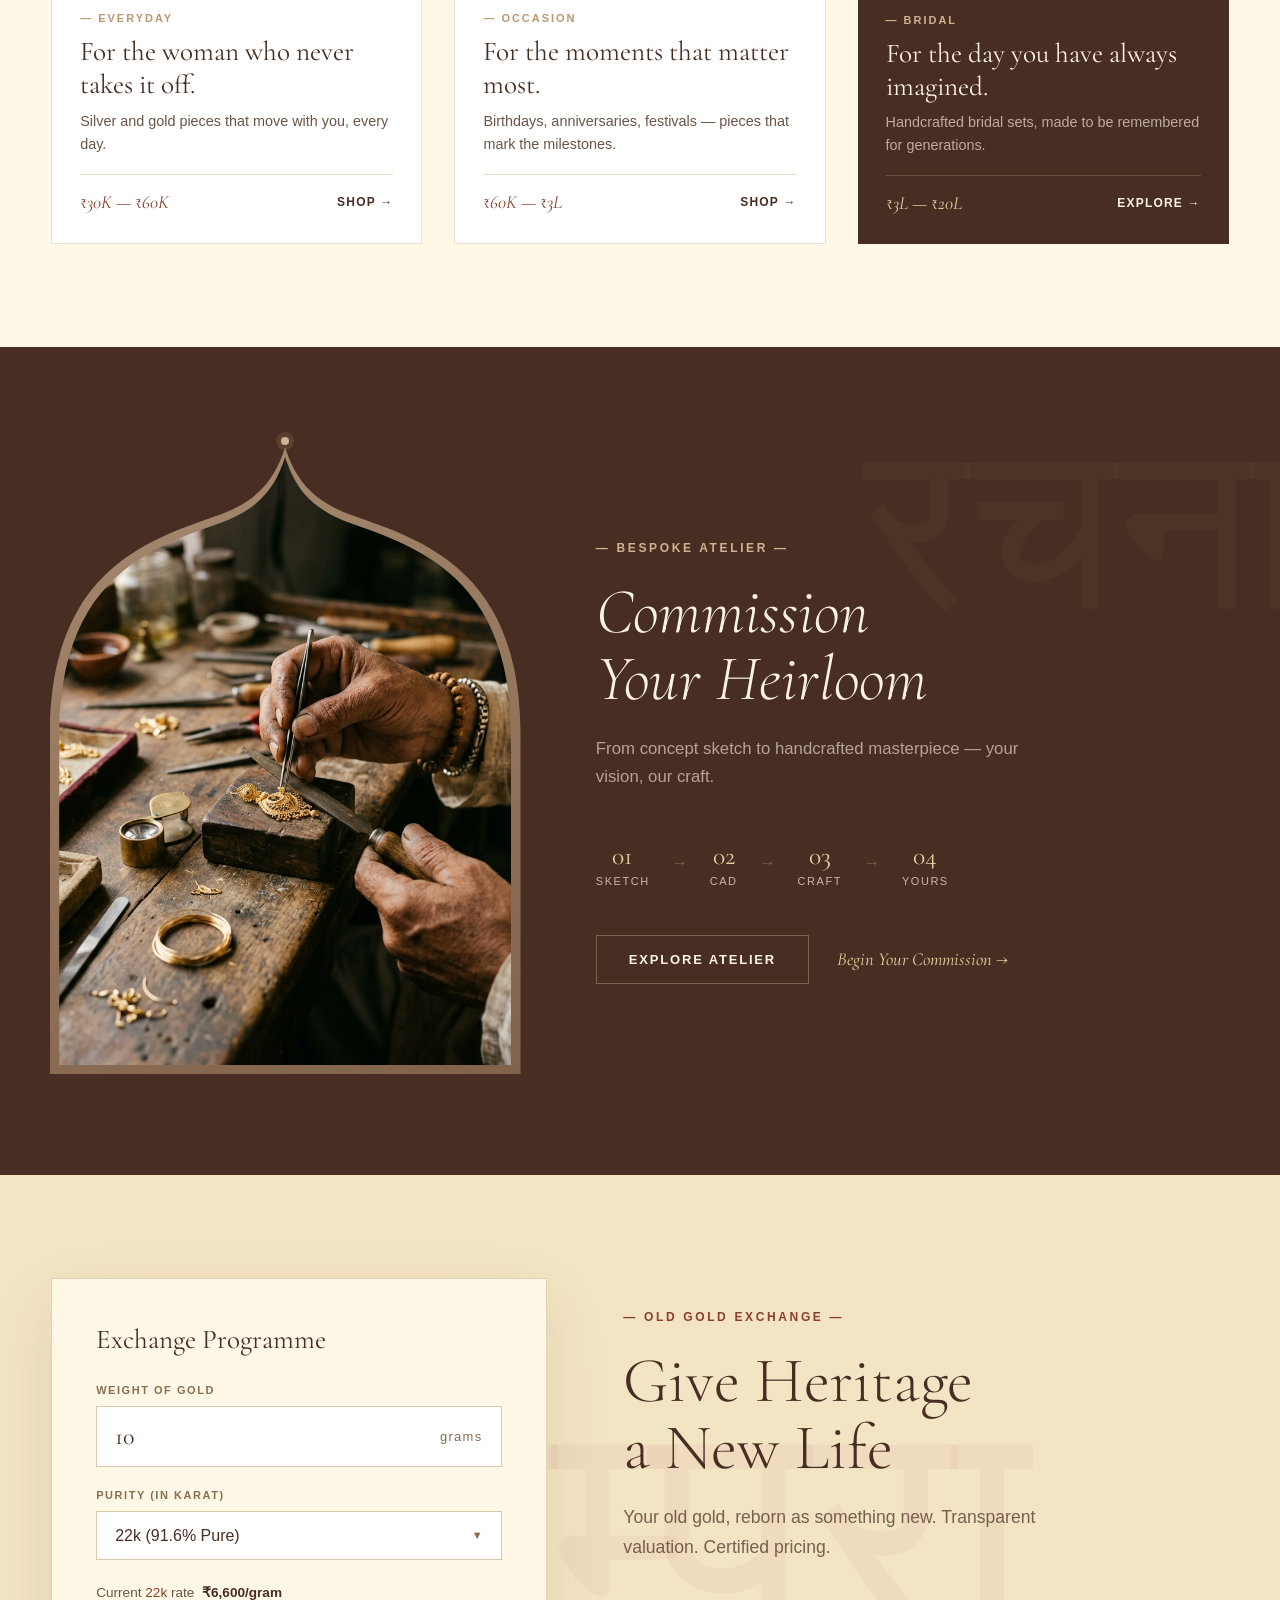
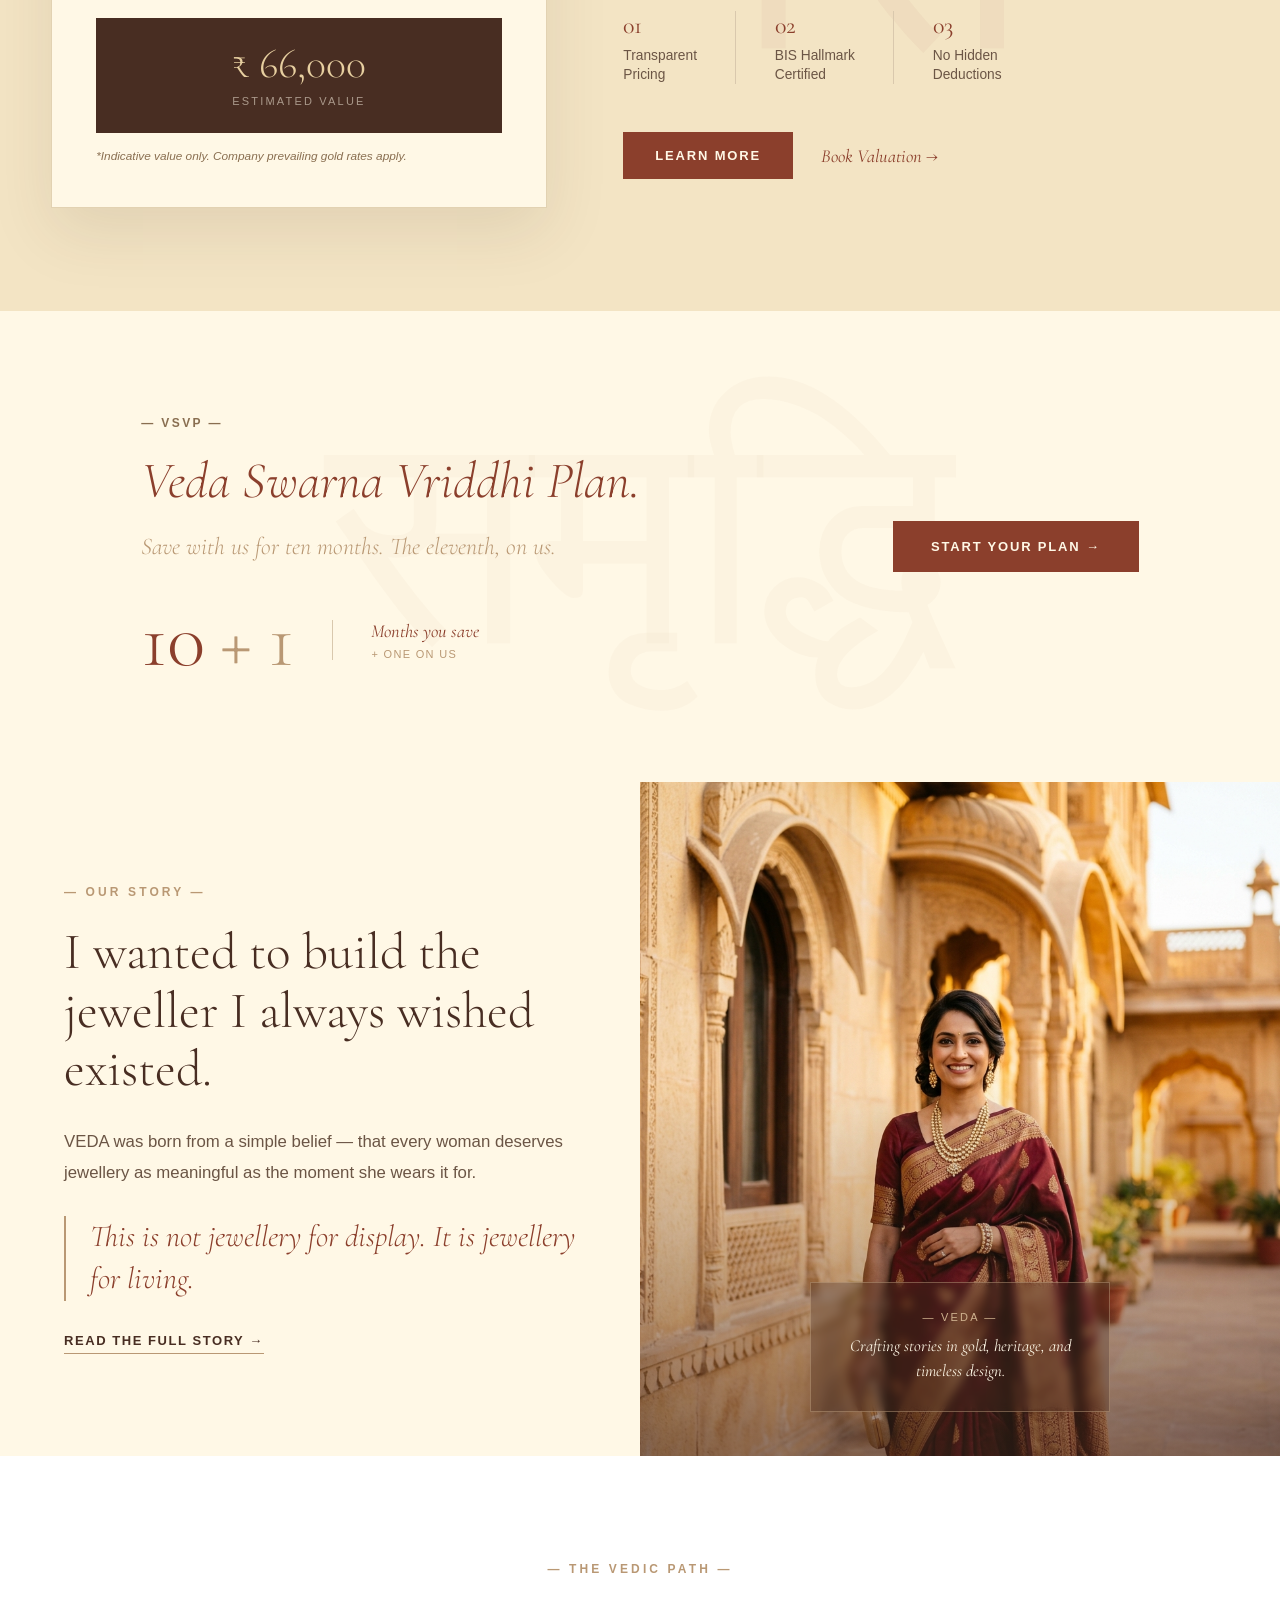
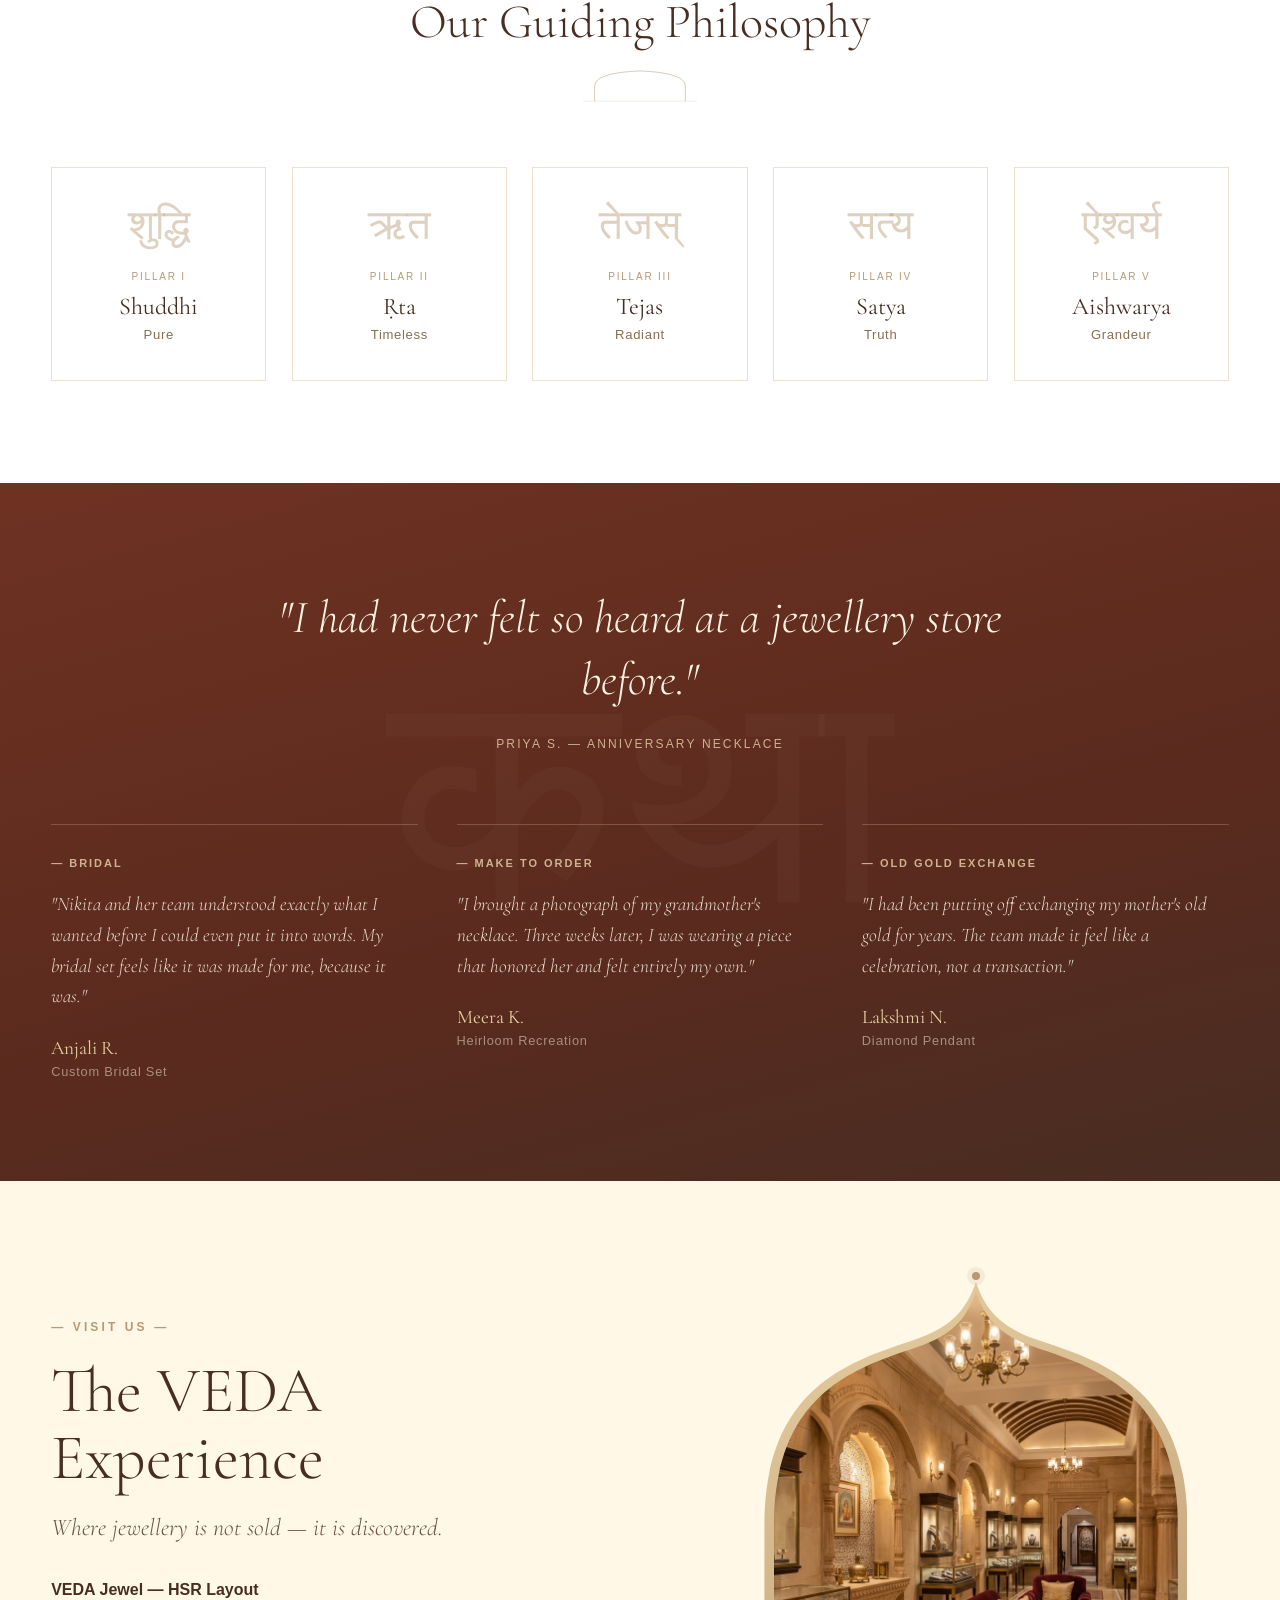
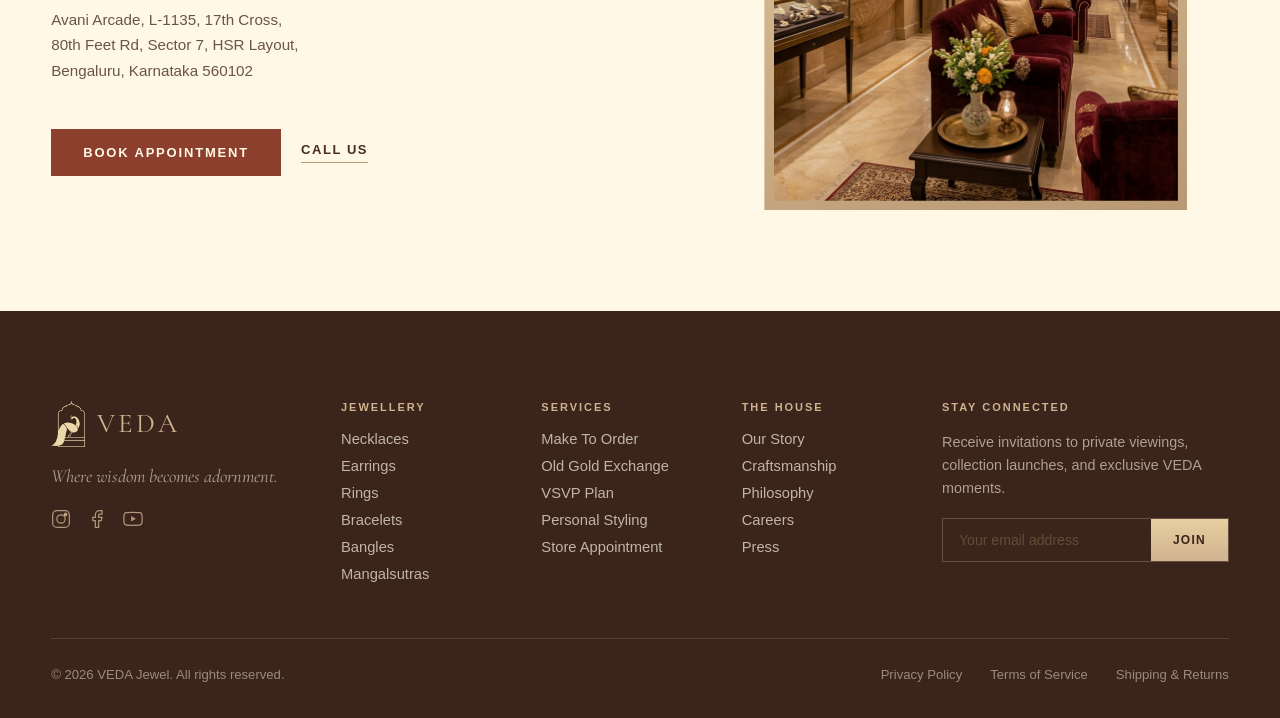
==== commit db33f342: "Mobile: image fixes, banners for MTO/OGE/Store sections Add object-fit:cover + border-radius fallbac" ====
--- a/index.html
+++ b/index.html
@@ -1,755 +1,675 @@
 <!DOCTYPE html>
 <html lang="en">
 <head>
-  <meta charset="UTF-8">
-  <meta name="viewport" content="width=device-width, initial-scale=1.0">
+  <meta charset="utf-8">
+  <meta name="viewport" content="width=device-width, initial-scale=1">
   <title>VEDA Jewel — Where Wisdom Becomes Adornment</title>
-  <meta name="description" content="VEDA is a luxury Indian jewellery house inspired by the wisdom of the Vedas, Indian royalty, heritage craftsmanship, and conscious luxury. Silver, Gold & Diamonds.">
-  <link rel="icon" type="image/svg+xml" href="assets/icons/favicon.svg">
-  <link rel="stylesheet" href="css/style.css?v=4.1">
+  <meta name="description" content="Handcrafted gold, silver and diamond jewellery. Designed in Bengaluru, rooted in the wisdom of the Vedas.">
+  <link rel="icon" href="assets/icons/favicon.svg" type="image/svg+xml">
+  <link rel="preconnect" href="https://fonts.googleapis.com">
+  <link href="https://fonts.googleapis.com/css2?family=Cormorant+Garamond:ital,wght@0,300;0,400;0,500;0,600;1,300;1,400;1,500;1,600&display=swap" rel="stylesheet">
+  <link href="https://api.fontshare.com/v2/css?f[]=switzer@300,400,500,600,700&display=swap" rel="stylesheet">
+  <style>
+    *, *::before, *::after { box-sizing: border-box; }
+    body { margin: 0; background: #FFF8E6; font-family: 'Switzer', -apple-system, BlinkMacSystemFont, sans-serif; }
+    a { color: inherit; text-decoration: none; }
+    img { display: block; max-width: 100%; }
+    h1,h2,h3,h4,h5,h6,p { margin: 0; }
+    input, select, button { font-family: inherit; }
+
+    .vser { font-family: 'Cormorant Garamond', Georgia, serif; }
+    .vsan { font-family: 'Switzer', -apple-system, BlinkMacSystemFont, sans-serif; }
+
+    .vlink { position: relative; transition: color .3s ease; }
+    .vlink:hover { color: #8B3F2C; }
+
+    .vcard-img { transition: transform 1.4s cubic-bezier(.16,1,.3,1); }
+    .vcard:hover .vcard-img { transform: scale(1.05); }
+
+    .vbtn-fill { transition: background .35s ease, transform .35s ease, box-shadow .35s ease; }
+    .vbtn-fill:hover { background: #6E3222 !important; transform: translateY(-1px); box-shadow: 0 6px 22px rgba(110,50,34,.28); }
+
+    .vbtn-line { transition: background .35s ease, color .35s ease; }
+    .vbtn-line:hover { background: #B99874 !important; color: #FFF8E6 !important; }
+
+    .vbtn-gold { transition: filter .35s ease, transform .35s ease; }
+    .vbtn-gold:hover { filter: brightness(1.06); transform: translateY(-1px); }
+
+    .vwhisper { position: relative; transition: opacity .3s ease; }
+    .vwhisper:hover { opacity: .6; }
+
+    .vsticky { transition: transform .3s ease, box-shadow .3s ease; }
+    .vsticky:hover { transform: scale(1.06); }
+
+    input::placeholder { color: rgba(137,110,80,.55); }
+
+    /* Reveal animations */
+    [data-reveal] { opacity: 0; transform: translateY(28px); transition: opacity .75s ease, transform .75s ease; }
+    [data-reveal].revealed { opacity: 1; transform: none; }
+
+    /* ── Hamburger / Mobile Nav ── */
+    .nav-hamburger { display: none; background: none; border: none; cursor: pointer; padding: 8px; color: #482D22; }
+    .mobile-nav { position: fixed; inset: 0; z-index: 200; pointer-events: none; }
+    .mobile-nav-overlay { position: absolute; inset: 0; background: rgba(72,45,34,0.45); opacity: 0; transition: opacity .35s ease; }
+    .mobile-nav-panel { position: absolute; top: 0; right: 0; bottom: 0; width: min(320px, 88vw); background: #FFF8E6; transform: translateX(100%); transition: transform .38s cubic-bezier(.16,1,.3,1); display: flex; flex-direction: column; padding: 0; overflow-y: auto; }
+    .mobile-nav.open { pointer-events: all; }
+    .mobile-nav.open .mobile-nav-overlay { opacity: 1; }
+    .mobile-nav.open .mobile-nav-panel { transform: none; }
+    .mobile-nav-head { display: flex; align-items: center; justify-content: space-between; padding: 20px 24px; border-bottom: 1px solid #EDE0CC; }
+    .mobile-nav-close { background: none; border: none; cursor: pointer; color: #482D22; padding: 6px; }
+    .mobile-nav-links { padding: 28px 24px; flex: 1; }
+    .mobile-nav-links a { display: block; font-family: 'Cormorant Garamond', Georgia, serif; font-size: 1.85rem; font-weight: 300; color: #482D22; padding: 14px 0; border-bottom: 1px solid #EDE0CC; letter-spacing: 0.02em; transition: color .25s; }
+    .mobile-nav-links a:last-child { border-bottom: none; }
+    .mobile-nav-links a:hover { color: #8B3F2C; }
+    .mobile-nav-footer { padding: 24px; border-top: 1px solid #EDE0CC; }
+    .mobile-nav-footer a { display: inline-block; font-family: 'Switzer', sans-serif; font-size: 13px; font-weight: 600; letter-spacing: 0.14em; text-transform: uppercase; color: #FFF8E6; background: #8B3F2C; padding: 15px 28px; width: 100%; text-align: center; }
+
+    /* ── Mobile hero image ── */
+    .hero-mobile-image { display: none; }
+
+    /* ── Breakpoint: tablet / large phone ── */
+    @media (max-width: 900px) {
+      .nav-links { display: none !important; }
+      .nav-hamburger { display: flex; align-items: center; }
+      .nav-icons { gap: 14px !important; }
+      .nav-icon-wishlist { display: none; }
+
+      .hero-grid { grid-template-columns: 1fr !important; padding-bottom: 0 !important; }
+      .hero-image { display: none !important; }
+      .hero-mobile-image { display: block; width: 100%; max-height: 55vw; overflow: hidden; }
+      .hero-mobile-image img { width: 100%; height: 100%; object-fit: cover; object-position: 58% 18%; }
+      .hero-btns { flex-direction: column !important; }
+      .hero-btns a { text-align: center; }
+
+      .collections-grid { grid-template-columns: repeat(2,1fr) !important; gap: 20px !important; }
+
+      .occasions-grid { grid-template-columns: 1fr !important; }
+
+      .mto-mobile-banner { display: block !important; }
+      .mto-grid { grid-template-columns: 1fr !important; }
+      .mto-image-wrap { display: none !important; }
+      .mto-steps { flex-wrap: wrap !important; gap: 12px !important; }
+      .mto-steps > span { display: none !important; }
+      .mto-step { min-width: calc(50% - 6px); }
+      .mto-cta { flex-direction: column !important; align-items: flex-start !important; }
+
+      .oge-mobile-banner { display: block !important; }
+      .oge-grid { grid-template-columns: 1fr !important; }
+
+      .vsvp-grid { grid-template-columns: 1fr !important; gap: 28px !important; }
+      .vsvp-cta { text-align: left !important; }
+
+      .founder-grid { grid-template-columns: 1fr !important; }
+      .founder-image { min-height: 60vw !important; order: -1; }
+
+      .phil-grid { grid-template-columns: repeat(3,1fr) !important; }
+
+      .stories-grid { grid-template-columns: 1fr !important; }
+      .story-item { border-top: none !important; border-bottom: 1px solid rgba(207,178,143,0.3); padding-bottom: 28px !important; padding-top: 0 !important; }
+      .story-item:first-child { border-top: 1px solid rgba(207,178,143,0.3) !important; padding-top: 28px !important; }
+
+      .store-grid { grid-template-columns: 1fr !important; }
+      .store-image { display: none !important; }
+      .store-mobile-banner { display: block !important; }
+
+      .footer-grid { grid-template-columns: 1fr 1fr !important; gap: 32px !important; }
+      .footer-brand { grid-column: 1 / -1; }
+      .footer-newsletter { grid-column: 1 / -1; }
+    }
+
+    /* ── Breakpoint: phone ── */
+    @media (max-width: 540px) {
+      .collections-grid { grid-template-columns: 1fr !important; gap: 28px !important; }
+      .collections-card-desc { display: none; }
+
+      .occasions-card-img { aspect-ratio: 16/9 !important; }
+
+      .phil-grid { grid-template-columns: repeat(2,1fr) !important; }
+
+      .footer-grid { grid-template-columns: 1fr !important; }
+      .footer-brand { grid-column: auto; }
+      .footer-newsletter { grid-column: auto; }
+
+      .vsticky-wrap { right: 14px !important; bottom: 14px !important; gap: 10px !important; }
+    }
+  </style>
 </head>
-<body>
-
-  <!-- ═══ Navigation ═══ -->
-  <nav class="navbar" id="main-nav">
-    <div class="navbar-inner">
-      <a href="index.html" class="navbar-logo">
-        <img src="assets/icons/logo-full.png" alt="VEDA Jewel" style="height: 50px; width: auto;">
-      </a>
-
-      <div class="navbar-links">
-        <div class="navbar-dropdown-wrapper">
-          <a href="category.html" class="navbar-dropdown-toggle">Categories <span class="chevron-arrow">&#9662;</span></a>
-          <div class="navbar-dropdown-menu">
-            <a href="category.html?category=necklaces">Gold Necklaces</a>
-            <a href="category.html?category=pendants">Gold Pendants</a>
-            <a href="category.html?category=mangalsutra">Gold Mangalsutras</a>
-            <a href="category.html?category=earrings">Gold Earrings</a>
-            <a href="category.html?category=rings">Gold Rings</a>
-            <a href="category.html?category=bracelets">Gold Bracelets</a>
-            <a href="category.html?category=nosepin">Gold Nosepins</a>
+<body style="background:#FFF8E6; color:#482D22; overflow-x:hidden;">
+
+<!-- clip-path definitions -->
+<svg width="0" height="0" style="position:absolute" aria-hidden="true"><defs>
+  <clipPath id="veda-ogee" clipPathUnits="objectBoundingBox"><path d="M0,1 L0,0.46 C0,0.2 0.2,0.15 0.35,0.11 C0.45,0.085 0.48,0.045 0.5,0 C0.52,0.045 0.55,0.085 0.65,0.11 C0.8,0.15 1,0.2 1,0.46 L1,1 Z"></path></clipPath>
+  <clipPath id="veda-archtop" clipPathUnits="objectBoundingBox"><path d="M0,1 L0,0.4 C0,0.16 0.28,0.04 0.5,0 C0.72,0.04 1,0.16 1,0.4 L1,1 Z"></path></clipPath>
+</defs></svg>
+
+<!-- ═══ NAV ═══ -->
+<nav style="position:sticky; top:0; z-index:100; background:rgba(255,248,230,0.82); backdrop-filter:blur(14px); -webkit-backdrop-filter:blur(14px); border-bottom:1px solid #EDE0CC;">
+  <div style="max-width:1480px; margin:0 auto; padding:0 clamp(1.25rem,4vw,3.5rem); height:64px; display:flex; align-items:center; justify-content:space-between;">
+    <a href="#" style="display:flex; align-items:center;"><img src="assets/icons/logo-full.png" alt="VEDA Jewel" style="height:38px; width:auto;"></a>
+    <div class="nav-links" style="display:flex; align-items:center; gap:34px; font-size:13px; letter-spacing:0.06em; color:#482D22;">
+      <a href="#collections" class="vlink">Categories</a>
+      <a href="#collections" class="vlink">Collections</a>
+      <a href="#make-to-order" class="vlink">Make To Order</a>
+      <a href="#old-gold" class="vlink">Old Gold</a>
+      <a href="#vsvp" class="vlink">VSVP</a>
+      <a href="#founder" class="vlink">About</a>
+    </div>
+    <div class="nav-icons" style="display:flex; align-items:center; gap:20px; color:#482D22;">
+      <svg viewBox="0 0 24 24" width="19" height="19" fill="none" stroke="currentColor" stroke-width="1.4" aria-label="Search"><circle cx="11" cy="11" r="7"/><path d="M16.5 16.5L21 21"/></svg>
+      <svg class="nav-icon-wishlist" viewBox="0 0 24 24" width="19" height="19" fill="none" stroke="currentColor" stroke-width="1.4" aria-label="Wishlist"><path d="M12 21C12 21 3 13.5 3 8.5C3 5.42 5.42 3 8.5 3C10.24 3 11.91 3.81 12 5C12.09 3.81 13.76 3 15.5 3C18.58 3 21 5.42 21 8.5C21 13.5 12 21 12 21Z"/></svg>
+      <svg viewBox="0 0 24 24" width="19" height="19" fill="none" stroke="currentColor" stroke-width="1.4" aria-label="Cart"><path d="M6 2L3 6V20C3 20.5 3.2 21 3.6 21.4C3.96 21.8 4.47 22 5 22H19C19.5 22 20 21.8 20.4 21.4C20.8 21 21 20.5 21 20V6L18 2H6Z"/><path d="M3 6H21"/><path d="M16 10C16 12.2 14.2 14 12 14C9.8 14 8 12.2 8 10"/></svg>
+      <button class="nav-hamburger" id="nav-open" aria-label="Open menu">
+        <svg viewBox="0 0 24 24" width="22" height="22" fill="none" stroke="currentColor" stroke-width="1.6"><line x1="3" y1="6" x2="21" y2="6"/><line x1="3" y1="12" x2="21" y2="12"/><line x1="3" y1="18" x2="21" y2="18"/></svg>
+      </button>
+    </div>
+  </div>
+</nav>
+
+<!-- ═══ MOBILE NAV ═══ -->
+<div class="mobile-nav" id="mobile-nav" aria-hidden="true">
+  <div class="mobile-nav-overlay" id="mobile-nav-overlay"></div>
+  <div class="mobile-nav-panel">
+    <div class="mobile-nav-head">
+      <img src="assets/icons/logo-peacock.png" alt="VEDA" style="height:36px; width:auto;">
+      <button class="mobile-nav-close" id="nav-close" aria-label="Close menu">
+        <svg viewBox="0 0 24 24" width="22" height="22" fill="none" stroke="currentColor" stroke-width="1.6"><line x1="18" y1="6" x2="6" y2="18"/><line x1="6" y1="6" x2="18" y2="18"/></svg>
+      </button>
+    </div>
+    <div class="mobile-nav-links">
+      <a href="#collections" class="vlink">Collections</a>
+      <a href="#make-to-order" class="vlink">Make To Order</a>
+      <a href="#old-gold" class="vlink">Old Gold</a>
+      <a href="#vsvp" class="vlink">VSVP</a>
+      <a href="#founder" class="vlink">About</a>
+      <a href="about.html" class="vlink">Our Story</a>
+    </div>
+    <div class="mobile-nav-footer">
+      <a href="https://wa.me/919187204025?text=I%20would%20like%20to%20book%20an%20appointment">Book Appointment</a>
+    </div>
+  </div>
+</div>
+
+<!-- ═══ HERO ═══ -->
+<section style="position:relative; background:#FFF8E6;">
+  <div class="hero-grid" style="max-width:1480px; margin:0 auto; display:grid; grid-template-columns:1.05fr 0.95fr; gap:clamp(2rem,5vw,5rem); align-items:center; padding:clamp(2rem,4vw,3.5rem) clamp(1.25rem,4vw,3.5rem) clamp(3rem,5vw,5rem);">
+    <div style="padding:clamp(1rem,3vw,2.5rem) 0;">
+      <span class="vsan" style="font-size:12px; font-weight:600; letter-spacing:0.3em; color:#B99874;">— VEDA JEWELLERY —</span>
+      <h1 class="vser" style="margin:24px 0 0; font-size:clamp(3.2rem,7vw,6.2rem); font-weight:300; line-height:1.0; letter-spacing:0.01em; color:#482D22;">Crafted<br>from <span style="font-style:italic; color:#8B3F2C;">Heritage.</span></h1>
+      <div style="width:56px; height:1px; background:#B99874; margin:clamp(1.6rem,3vw,2.2rem) 0;"></div>
+      <p class="vser" style="margin:0; font-style:italic; font-size:clamp(1.25rem,2vw,1.6rem); font-weight:300; color:#6B5545; max-width:420px; line-height:1.45;">Designed in Bengaluru. Rooted in the wisdom of the Vedas.</p>
+      <div class="hero-btns" style="display:flex; gap:16px; margin-top:clamp(2rem,3.5vw,2.8rem); flex-wrap:wrap;">
+        <a href="#make-to-order" class="vbtn-fill vsan" style="font-size:13px; font-weight:600; letter-spacing:0.14em; text-transform:uppercase; color:#FFF8E6; background:#8B3F2C; padding:16px 32px;">Start Your Design</a>
+        <a href="#collections" class="vbtn-line vsan" style="font-size:13px; font-weight:600; letter-spacing:0.14em; text-transform:uppercase; color:#8B3F2C; border:1px solid #B99874; padding:16px 32px;">Explore Collections</a>
+      </div>
+    </div>
+    <div class="hero-image" style="position:relative; align-self:stretch; min-height:clamp(420px,62vh,680px); margin-top:clamp(1rem,2vw,1.5rem);">
+      <div style="position:absolute; inset:0;">
+        <div style="position:absolute; inset:-1.5px; background:linear-gradient(160deg,#E7Cfa0,#B99874); clip-path:url(#veda-ogee);"></div>
+        <div style="position:absolute; inset:8px; clip-path:url(#veda-ogee); overflow:hidden;">
+          <img src="assets/images/editorial-model.png" alt="VEDA editorial portrait" style="width:100%; height:100%; object-fit:cover; object-position:58% 20%;">
+        </div>
+        <div style="position:absolute; top:-13px; left:50%; transform:translateX(-50%); width:9px; height:9px; border-radius:50%; background:#B99874; box-shadow:0 0 0 5px rgba(185,152,116,0.16);"></div>
+      </div>
+    </div>
+  </div>
+  <!-- mobile-only image strip -->
+  <div class="hero-mobile-image" style="height:64vw; max-height:380px;">
+    <img src="assets/images/editorial-model.png" alt="VEDA" style="width:100%; height:100%; object-fit:cover; object-position:58% 18%;">
+  </div>
+</section>
+
+<!-- ═══ SIGNATURE COLLECTIONS ═══ -->
+<section id="collections" style="padding:clamp(72px,8vw,120px) 0; background:#FFF8E6;">
+  <div style="max-width:1400px; margin:0 auto; padding:0 clamp(1.5rem,4vw,4rem);">
+    <div data-reveal style="text-align:center; max-width:640px; margin:0 auto clamp(48px,5vw,72px);">
+      <span class="vsan" style="font-size:12px; font-weight:600; letter-spacing:0.26em; color:#B99874;">— Curated Worlds —</span>
+      <h2 class="vser" style="margin:16px 0 18px; font-size:clamp(2.4rem,4.5vw,3.6rem); font-weight:300; color:#482D22;">Our Signature Collections</h2>
+      <div style="display:flex; justify-content:center;"><svg width="118" height="34" viewBox="0 0 120 36" fill="none"><path d="M12 34 L12 18 Q12 4 60 2 Q108 4 108 18 L108 34" stroke="rgba(185,152,116,0.55)" stroke-width="1"/><line x1="0" y1="34" x2="120" y2="34" stroke="rgba(185,152,116,0.25)" stroke-width="0.8"/></svg></div>
+    </div>
+    <div class="collections-grid" data-reveal style="display:grid; grid-template-columns:repeat(3,1fr); gap:clamp(28px,3vw,52px);">
+
+      <a href="collection.html" class="vcard" style="display:block; text-align:center;">
+        <div style="position:relative; aspect-ratio:4/5; margin-bottom:22px;">
+          <div style="position:absolute; inset:-1.5px; background:linear-gradient(160deg,#E7Cfa0,#B99874); clip-path:url(#veda-archtop);"></div>
+          <div style="position:absolute; inset:6px; clip-path:url(#veda-archtop); border-radius:50% 50% 0 0/40% 40% 0 0; overflow:hidden;"><img class="vcard-img" src="assets/images/hero-necklace.png" alt="Sharanya" style="width:100%;height:100%;object-fit:cover;display:block;"></div>
+        </div>
+        <span class="vser" style="display:block; font-size:34px; color:rgba(185,152,116,0.32); line-height:1; margin-bottom:6px;">तेजस्</span>
+        <span class="vsan" style="display:block; font-size:11px; font-weight:600; letter-spacing:0.2em; text-transform:uppercase; color:#B99874; margin-bottom:8px;">— Tejas —</span>
+        <h3 class="vser" style="font-size:1.85rem; font-weight:400; color:#482D22; margin:0 0 10px;">Sharanya</h3>
+        <p class="vsan" style="font-size:0.92rem; line-height:1.6; color:#6B5545; max-width:280px; margin:0 auto;">Radiant gold and polki masterpieces designed to shine with inner fire.</p>
+      </a>
+
+      <a href="collection.html" class="vcard" style="display:block; text-align:center;">
+        <div style="position:relative; aspect-ratio:4/5; margin-bottom:22px;">
+          <div style="position:absolute; inset:-1.5px; background:linear-gradient(160deg,#E7Cfa0,#B99874); clip-path:url(#veda-archtop);"></div>
+          <div style="position:absolute; inset:6px; clip-path:url(#veda-archtop); border-radius:50% 50% 0 0/40% 40% 0 0; overflow:hidden;"><img class="vcard-img" src="assets/images/bridal-set.png" alt="Shagun" style="width:100%;height:100%;object-fit:cover;display:block;"></div>
+        </div>
+        <span class="vser" style="display:block; font-size:34px; color:rgba(185,152,116,0.32); line-height:1; margin-bottom:6px;">ऋत</span>
+        <span class="vsan" style="display:block; font-size:11px; font-weight:600; letter-spacing:0.2em; text-transform:uppercase; color:#B99874; margin-bottom:8px;">— Ṛta —</span>
+        <h3 class="vser" style="font-size:1.85rem; font-weight:400; color:#482D22; margin:0 0 10px;">Shagun</h3>
+        <p class="vsan" style="font-size:0.92rem; line-height:1.6; color:#6B5545; max-width:280px; margin:0 auto;">Symmetrical bridal sets and custom heritage chokers.</p>
+      </a>
+
+      <a href="collection.html" class="vcard" style="display:block; text-align:center;">
+        <div style="position:relative; aspect-ratio:4/5; margin-bottom:22px;">
+          <div style="position:absolute; inset:-1.5px; background:linear-gradient(160deg,#E7Cfa0,#B99874); clip-path:url(#veda-archtop);"></div>
+          <div style="position:absolute; inset:6px; clip-path:url(#veda-archtop); border-radius:50% 50% 0 0/40% 40% 0 0; overflow:hidden;"><img class="vcard-img" src="assets/images/gold-bangles.png" alt="Kanak" style="width:100%;height:100%;object-fit:cover;display:block;"></div>
+        </div>
+        <span class="vser" style="display:block; font-size:34px; color:rgba(185,152,116,0.32); line-height:1; margin-bottom:6px;">शुद्धि</span>
+        <span class="vsan" style="display:block; font-size:11px; font-weight:600; letter-spacing:0.2em; text-transform:uppercase; color:#B99874; margin-bottom:8px;">— Shuddhi —</span>
+        <h3 class="vser" style="font-size:1.85rem; font-weight:400; color:#482D22; margin:0 0 10px;">Kanak</h3>
+        <p class="vsan" style="font-size:0.92rem; line-height:1.6; color:#6B5545; max-width:280px; margin:0 auto;">Pure 22K gold cuffs featuring delicate hand-granulation.</p>
+      </a>
+
+      <a href="collection.html" class="vcard" style="display:block; text-align:center;">
+        <div style="position:relative; aspect-ratio:4/5; margin-bottom:22px;">
+          <div style="position:absolute; inset:-1.5px; background:linear-gradient(160deg,#E7Cfa0,#B99874); clip-path:url(#veda-archtop);"></div>
+          <div style="position:absolute; inset:6px; clip-path:url(#veda-archtop); border-radius:50% 50% 0 0/40% 40% 0 0; overflow:hidden;"><img class="vcard-img" src="assets/images/diamond-ring.png" alt="Chhavi" style="width:100%;height:100%;object-fit:cover;display:block;"></div>
+        </div>
+        <span class="vser" style="display:block; font-size:34px; color:rgba(185,152,116,0.32); line-height:1; margin-bottom:6px;">सत्य</span>
+        <span class="vsan" style="display:block; font-size:11px; font-weight:600; letter-spacing:0.2em; text-transform:uppercase; color:#B99874; margin-bottom:8px;">— Satya —</span>
+        <h3 class="vser" style="font-size:1.85rem; font-weight:400; color:#482D22; margin:0 0 10px;">Chhavi</h3>
+        <p class="vsan" style="font-size:0.92rem; line-height:1.6; color:#6B5545; max-width:280px; margin:0 auto;">Ethically sourced diamonds set in platinum and 18K gold.</p>
+      </a>
+
+      <a href="collection.html" class="vcard" style="display:block; text-align:center;">
+        <div style="position:relative; aspect-ratio:4/5; margin-bottom:22px;">
+          <div style="position:absolute; inset:-1.5px; background:linear-gradient(160deg,#E7Cfa0,#B99874); clip-path:url(#veda-archtop);"></div>
+          <div style="position:absolute; inset:6px; clip-path:url(#veda-archtop); border-radius:50% 50% 0 0/40% 40% 0 0; overflow:hidden;"><img class="vcard-img" src="assets/images/gold-earrings.png" alt="Saanjh" style="width:100%;height:100%;object-fit:cover;display:block;"></div>
+        </div>
+        <span class="vser" style="display:block; font-size:34px; color:rgba(185,152,116,0.32); line-height:1; margin-bottom:6px;">ऐश्वर्य</span>
+        <span class="vsan" style="display:block; font-size:11px; font-weight:600; letter-spacing:0.2em; text-transform:uppercase; color:#B99874; margin-bottom:8px;">— Aishwarya —</span>
+        <h3 class="vser" style="font-size:1.85rem; font-weight:400; color:#482D22; margin:0 0 10px;">Saanjh</h3>
+        <p class="vsan" style="font-size:0.92rem; line-height:1.6; color:#6B5545; max-width:280px; margin:0 auto;">Grand statement earrings and heritage-inspired lightweight studs.</p>
+      </a>
+
+      <a href="collection.html" class="vcard" style="display:block; text-align:center;">
+        <div style="position:relative; aspect-ratio:4/5; margin-bottom:22px;">
+          <div style="position:absolute; inset:-1.5px; background:linear-gradient(160deg,#E7Cfa0,#B99874); clip-path:url(#veda-archtop);"></div>
+          <div style="position:absolute; inset:6px; clip-path:url(#veda-archtop); border-radius:50% 50% 0 0/40% 40% 0 0; overflow:hidden;"><img class="vcard-img" src="assets/images/editorial-model.png" alt="Sitara" style="width:100%;height:100%;object-fit:cover;object-position:55% 25%;display:block;"></div>
+        </div>
+        <span class="vser" style="display:block; font-size:34px; color:rgba(185,152,116,0.32); line-height:1; margin-bottom:6px;">ओजस्</span>
+        <span class="vsan" style="display:block; font-size:11px; font-weight:600; letter-spacing:0.2em; text-transform:uppercase; color:#B99874; margin-bottom:8px;">— Ojas —</span>
+        <h3 class="vser" style="font-size:1.85rem; font-weight:400; color:#482D22; margin:0 0 10px;">Sitara</h3>
+        <p class="vsan" style="font-size:0.92rem; line-height:1.6; color:#6B5545; max-width:280px; margin:0 auto;">Bold, vitalizing statement designs capturing cosmic brilliance.</p>
+      </a>
+
+    </div>
+  </div>
+</section>
+
+<!-- ═══ SHOP BY OCCASION ═══ -->
+<section style="padding:clamp(40px,5vw,72px) 0 clamp(72px,8vw,120px); background:#FFF8E6;">
+  <div style="max-width:1400px; margin:0 auto; padding:0 clamp(1.5rem,4vw,4rem);">
+    <div data-reveal style="text-align:center; max-width:640px; margin:0 auto clamp(48px,5vw,64px);">
+      <span class="vsan" style="font-size:12px; font-weight:600; letter-spacing:0.26em; color:#B99874;">— Shop By Occasion —</span>
+      <h2 class="vser" style="margin:16px 0 18px; font-size:clamp(2.4rem,4.5vw,3.6rem); font-weight:300; color:#482D22;">Jewellery for Every Moment</h2>
+      <div style="width:64px; height:1px; background:#D9C8AD; margin:0 auto;"></div>
+    </div>
+    <div class="occasions-grid" data-reveal style="display:grid; grid-template-columns:repeat(3,1fr); gap:clamp(24px,2.5vw,40px);">
+
+      <a href="category.html" class="vcard" style="display:block; background:#fff; border:1px solid #EDE0CC; padding:14px 14px 30px;">
+        <div style="position:relative; aspect-ratio:4/5; overflow:hidden; margin-bottom:24px;"><img class="vcard-img" src="assets/images/gold-earrings.png" alt="Everyday" style="width:100%; height:100%; object-fit:cover;"></div>
+        <div style="padding:0 14px;">
+          <span class="vsan" style="font-size:11px; font-weight:600; letter-spacing:0.18em; text-transform:uppercase; color:#B99874;">— Everyday</span>
+          <h3 class="vser" style="font-size:1.7rem; font-weight:400; color:#482D22; margin:10px 0 8px; line-height:1.2;">For the woman who never takes it off.</h3>
+          <p class="vsan" style="font-size:0.9rem; color:#6B5545; line-height:1.6; margin:0 0 18px;">Silver and gold pieces that move with you, every day.</p>
+          <div style="display:flex; align-items:center; justify-content:space-between; border-top:1px solid #EDE0CC; padding-top:16px;">
+            <span class="vser" style="font-style:italic; font-size:1.15rem; color:#8B3F2C;">₹30K — ₹60K</span>
+            <span class="vsan" style="font-size:12px; font-weight:600; letter-spacing:0.1em; text-transform:uppercase; color:#482D22;">Shop &rarr;</span>
           </div>
         </div>
-        <a href="collection.html">Collections</a>
-        <a href="make-to-order.html">Make To Order</a>
-        <a href="old-gold-exchange.html">Old Gold</a>
-        <a href="vsvp.html">VSVP</a>
-        <a href="about.html">About</a>
-      </div>
-
-      <div class="navbar-utility">
-        <button aria-label="Search" class="hide-mobile">
-          <svg viewBox="0 0 24 24" fill="none" stroke="currentColor" stroke-width="1.5"><circle cx="11" cy="11" r="7"/><path d="M16.5 16.5L21 21"/></svg>
-        </button>
-        <a href="#" aria-label="Wishlist" class="hide-mobile">
-          <svg viewBox="0 0 24 24" fill="none" stroke="currentColor" stroke-width="1.5"><path d="M12 21C12 21 3 13.5 3 8.5C3 5.42 5.42 3 8.5 3C10.24 3 11.91 3.81 12 5C12.09 3.81 13.76 3 15.5 3C18.58 3 21 5.42 21 8.5C21 13.5 12 21 12 21Z"/></svg>
-        </a>
-        <a href="#" aria-label="Cart" class="hide-mobile">
-          <svg viewBox="0 0 24 24" fill="none" stroke="currentColor" stroke-width="1.5"><path d="M6 2L3 6V20C3 20.5304 3.21071 21.0391 3.58579 21.4142C3.96086 21.7893 4.46957 22 5 22H19C19.5304 22 20.0391 21.7893 20.4142 21.4142C20.7893 21.0391 21 20.5304 21 20V6L18 2H6Z"/><path d="M3 6H21"/><path d="M16 10C16 11.0609 15.5786 12.0783 14.8284 12.8284C14.0783 13.5786 13.0609 14 12 14C10.9391 14 9.92172 13.5786 9.17157 12.8284C8.42143 12.0783 8 11.0609 8 10"/></svg>
-        </a>
-        <div class="navbar-hamburger" id="hamburger-toggle" aria-label="Menu">
-          <span></span><span></span><span></span>
-        </div>
-      </div>
-    </div>
-  </nav>
-
-  <!-- Mobile Menu -->
-  <div class="mobile-menu" id="mobile-menu">
-    <button class="mobile-menu-close" aria-label="Close menu">&times;</button>
-    <a href="index.html">Home</a>
-    <a href="category.html">Categories</a>
-    <a href="collection.html">Collections</a>
-    <a href="make-to-order.html">Make To Order</a>
-    <a href="old-gold-exchange.html">Old Gold Exchange</a>
-    <a href="vsvp.html">VSVP</a>
-    <a href="about.html">Our Story</a>
-    <a href="products.html">Shop</a>
-  </div>
-
-
-  <!-- ═══ HERO ═══ -->
-  <section class="hero hero-home luxury-texture" id="hero">
-    <div class="hero-burgundy-gradient"></div>
-    
-    <div class="hero-content hero-home-content">
-      <span class="label" style="color: var(--gold-light); animation: fadeInDown 1s ease 0.3s both;">— VEDA JEWELLERY —</span>
-      <h1 class="display-lg" style="animation: fadeInUp 1.2s ease 0.5s both;">Crafted from Heritage.</h1>
-      <p class="subtitle" style="animation: fadeInUp 1.2s ease 0.8s both;">Jewellery for every moment that matters. Designed in Bengaluru, inspired by the wisdom of the Vedas and the grandeur of Indian royalty.</p>
-      <div class="hero-home-buttons" style="animation: fadeInUp 1.2s ease 1.1s both;">
-        <a href="products.html" class="btn btn-secondary" style="border-color: rgba(250,247,242,0.3); color: var(--text-light);">Start Your Design</a>
-        <a href="collection.html" class="btn btn-secondary" style="border-color: rgba(250,247,242,0.3); color: var(--text-light);">Explore Collections</a>
-      </div>
-    </div>
-  </section>
-
-  <!-- ═══ THE COLLECTIONS OF VEDA ═══ -->
-  <section class="bg-cream bg-pattern-jaali-light" id="philosophy" style="padding-top: var(--space-xl); padding-bottom: 0;">
-    <div class="container" style="position: relative; z-index: 1;">
-      <div class="section-header reveal" style="text-align: center; margin-bottom: var(--space-2xl);">
-        <span class="label-gold">— Curated Worlds —</span>
-        <h2>Our Signature Collections</h2>
-        <hr class="gold-line-long">
-        <p class="body-lg" style="margin: 0 auto; max-width: 800px;">
-          At VEDA, true luxury is meaning. Each of our signature collections is named after one of our five core pillars — embodying the wisdom of the Vedas, royalty, and heritage craftsmanship.
-        </p>
-      </div>
-      
-      <div class="collections-row-grid reveal">
-        
-        <!-- Sharanya (Tejas) -->
-        <div class="collection-row-card reveal">
-          <a href="collection.html" class="collection-card-link">
-            <div class="collection-card-arch">
-              <img src="assets/images/hero-necklace.png" alt="The Sharanya Collection">
-            </div>
-            <div class="collection-card-meta">
-              <span class="card-sanskrit-overlay">तेजस्</span>
-              <span class="card-pillar-label">— Tejas —</span>
-              <h3>Sharanya</h3>
-              <p class="card-desc-short">Radiant gold and polki masterpieces designed to shine with inner fire.</p>
-            </div>
-          </a>
-        </div>
-
-        <!-- Shagun (Ṛta) -->
-        <div class="collection-row-card reveal">
-          <a href="collection.html" class="collection-card-link">
-            <div class="collection-card-arch">
-              <img src="assets/images/bridal-set.png" alt="The Shagun Collection">
-            </div>
-            <div class="collection-card-meta">
-              <span class="card-sanskrit-overlay">ऋत</span>
-              <span class="card-pillar-label">— Ṛta —</span>
-              <h3>Shagun</h3>
-              <p class="card-desc-short">Symmetrical bridal sets and custom heritage chokers.</p>
-            </div>
-          </a>
-        </div>
-
-        <!-- Kanak (Shuddhi) -->
-        <div class="collection-row-card reveal">
-          <a href="collection.html" class="collection-card-link">
-            <div class="collection-card-arch">
-              <img src="assets/images/gold-bangles.png" alt="The Kanak Collection">
-            </div>
-            <div class="collection-card-meta">
-              <span class="card-sanskrit-overlay">शुद्धि</span>
-              <span class="card-pillar-label">— Shuddhi —</span>
-              <h3>Kanak</h3>
-              <p class="card-desc-short">Pure 22K gold cuffs featuring delicate hand-granulation.</p>
-            </div>
-          </a>
-        </div>
-
-        <!-- Chhavi (Satya) -->
-        <div class="collection-row-card reveal">
-          <a href="collection.html" class="collection-card-link">
-            <div class="collection-card-arch">
-              <img src="assets/images/diamond-ring.png" alt="The Chhavi Collection">
-            </div>
-            <div class="collection-card-meta">
-              <span class="card-sanskrit-overlay">सत्य</span>
-              <span class="card-pillar-label">— Satya —</span>
-              <h3>Chhavi</h3>
-              <p class="card-desc-short">Ethically sourced diamonds set in platinum and 18K gold.</p>
-            </div>
-          </a>
-        </div>
-
-        <!-- Saanjh (Aishwarya) -->
-        <div class="collection-row-card reveal">
-          <a href="collection.html" class="collection-card-link">
-            <div class="collection-card-arch">
-              <img src="assets/images/gold-earrings.png" alt="The Saanjh Collection">
-            </div>
-            <div class="collection-card-meta">
-              <span class="card-sanskrit-overlay">ऐश्वर्य</span>
-              <span class="card-pillar-label">— Aishwarya —</span>
-              <h3>Saanjh</h3>
-              <p class="card-desc-short">Grand statement earrings and heritage-inspired lightweight studs.</p>
-            </div>
-          </a>
-        </div>
-
-        <!-- Sitara (Ojas) -->
-        <div class="collection-row-card reveal">
-          <a href="collection.html" class="collection-card-link">
-            <div class="collection-card-arch">
-              <img src="assets/images/editorial-model.png" alt="The Sitara Collection">
-            </div>
-            <div class="collection-card-meta">
-              <span class="card-sanskrit-overlay">ओजस्</span>
-              <span class="card-pillar-label">— Ojas —</span>
-              <h3>Sitara</h3>
-              <p class="card-desc-short">Bold, vitalizing statement designs capturing cosmic brilliance.</p>
-            </div>
-          </a>
-        </div>
-
-      </div>
-      
-    </div>
-  </section>
-
-
-  <!-- ═══ OCCASION SEGMENTS ═══ -->
-  <section class="bg-cream bg-pattern-jaali-light" id="occasions" style="padding-bottom: 0;">
-    <div class="container">
-      <div class="section-header reveal" style="text-align: center; margin-bottom: var(--space-2xl);">
-        <span class="label-gold">— Shop By Occasion —</span>
-        <h2>Jewellery for Every Moment</h2>
-        <hr class="gold-line-long">
-      </div>
-
-      <div class="occasion-cards-grid reveal">
-        <!-- Everyday Card -->
-        <a href="collection.html?segment=everyday" class="occasion-card occasion-card-light">
-          <div class="occasion-card-arch">
-            <img src="assets/images/gold-earrings.png" alt="Everyday Jewellery">
+      </a>
+
+      <a href="category.html" class="vcard" style="display:block; background:#fff; border:1px solid #EDE0CC; padding:14px 14px 30px;">
+        <div style="position:relative; aspect-ratio:4/5; overflow:hidden; margin-bottom:24px;"><img class="vcard-img" src="assets/images/bridal-set.png" alt="Occasion" style="width:100%; height:100%; object-fit:cover;"></div>
+        <div style="padding:0 14px;">
+          <span class="vsan" style="font-size:11px; font-weight:600; letter-spacing:0.18em; text-transform:uppercase; color:#B99874;">— Occasion</span>
+          <h3 class="vser" style="font-size:1.7rem; font-weight:400; color:#482D22; margin:10px 0 8px; line-height:1.2;">For the moments that matter most.</h3>
+          <p class="vsan" style="font-size:0.9rem; color:#6B5545; line-height:1.6; margin:0 0 18px;">Birthdays, anniversaries, festivals — pieces that mark the milestones.</p>
+          <div style="display:flex; align-items:center; justify-content:space-between; border-top:1px solid #EDE0CC; padding-top:16px;">
+            <span class="vser" style="font-style:italic; font-size:1.15rem; color:#8B3F2C;">₹60K — ₹3L</span>
+            <span class="vsan" style="font-size:12px; font-weight:600; letter-spacing:0.1em; text-transform:uppercase; color:#482D22;">Shop &rarr;</span>
           </div>
-          <div class="occasion-card-inner">
-            <span class="occasion-card-label">— Everyday</span>
-            <h3 class="occasion-card-heading">For the woman who never takes it off.</h3>
-            <p class="occasion-card-desc">Silver and gold pieces that move with you, every day.</p>
-            <span class="occasion-card-price">₹30K — ₹60K</span>
-            <span class="occasion-card-cta">Shop Everyday &rarr;</span>
+        </div>
+      </a>
+
+      <a href="category.html" class="vcard" style="display:block; background:#482D22; padding:14px 14px 30px;">
+        <div style="position:relative; aspect-ratio:4/5; overflow:hidden; margin-bottom:24px;"><img class="vcard-img" src="assets/images/gold-bangles.png" alt="Bridal" style="width:100%; height:100%; object-fit:cover;"></div>
+        <div style="padding:0 14px;">
+          <span class="vsan" style="font-size:11px; font-weight:600; letter-spacing:0.18em; text-transform:uppercase; color:#CFB28F;">— Bridal</span>
+          <h3 class="vser" style="font-size:1.7rem; font-weight:400; color:#FBF3E2; margin:10px 0 8px; line-height:1.2;">For the day you have always imagined.</h3>
+          <p class="vsan" style="font-size:0.9rem; color:rgba(251,243,226,0.65); line-height:1.6; margin:0 0 18px;">Handcrafted bridal sets, made to be remembered for generations.</p>
+          <div style="display:flex; align-items:center; justify-content:space-between; border-top:1px solid rgba(207,178,143,0.25); padding-top:16px;">
+            <span class="vser" style="font-style:italic; font-size:1.15rem; color:#E7Cfa0;">₹3L — ₹20L</span>
+            <span class="vsan" style="font-size:12px; font-weight:600; letter-spacing:0.1em; text-transform:uppercase; color:#FBF3E2;">Explore &rarr;</span>
           </div>
-        </a>
-
-        <!-- Occasion Card -->
-        <a href="collection.html?segment=occasion" class="occasion-card occasion-card-gold">
-          <div class="occasion-card-arch">
-            <img src="assets/images/bridal-set.png" alt="Occasion Jewellery">
+        </div>
+      </a>
+
+    </div>
+  </div>
+</section>
+
+<!-- ═══ MAKE TO ORDER ═══ -->
+<section id="make-to-order" style="background:#482D22; position:relative; overflow:hidden;">
+  <!-- mobile banner image -->
+  <div class="mto-mobile-banner" style="display:none; width:100%; height:52vw; max-height:300px; overflow:hidden; position:relative;">
+    <img src="assets/images/artisan-crafting.png" alt="Master goldsmith at work" style="width:100%; height:100%; object-fit:cover; object-position:50% 30%; display:block;">
+    <div style="position:absolute; inset:0; background:linear-gradient(to top, rgba(72,45,34,0.6) 0%, transparent 50%);"></div>
+  </div>
+  <div class="vser" style="position:absolute; right:-2%; top:8%; font-size:240px; line-height:1; color:rgba(207,178,143,0.04); user-select:none; pointer-events:none;" aria-hidden="true">रचना</div>
+  <div style="max-width:1400px; margin:0 auto; padding:0 clamp(1.5rem,4vw,4rem); position:relative;">
+    <div class="mto-grid" style="display:grid; grid-template-columns:0.85fr 1.15fr; gap:clamp(2.5rem,6vw,6rem); align-items:center; padding:clamp(64px,8vw,110px) 0;">
+      <div class="mto-image-wrap" data-reveal style="position:relative; aspect-ratio:3/4;">
+        <div style="position:absolute; inset:-1.5px; background:linear-gradient(160deg,rgba(207,178,143,0.7),rgba(185,152,116,0.5)); clip-path:url(#veda-ogee);"></div>
+        <div style="position:absolute; inset:8px; clip-path:url(#veda-ogee); overflow:hidden;"><img src="assets/images/artisan-crafting.png" alt="VEDA master goldsmith" style="width:100%; height:100%; object-fit:cover;"></div>
+        <div style="position:absolute; top:-12px; left:50%; transform:translateX(-50%); width:8px; height:8px; border-radius:50%; background:#CFB28F; box-shadow:0 0 0 5px rgba(207,178,143,0.14);"></div>
+      </div>
+      <div data-reveal>
+        <span class="vsan" style="font-size:12px; font-weight:600; letter-spacing:0.22em; text-transform:uppercase; color:#CFB28F;">— Bespoke Atelier —</span>
+        <h2 class="vser" style="margin:22px 0; font-style:italic; font-weight:300; font-size:clamp(2.6rem,5vw,4.4rem); line-height:1.05; color:#FBF3E2;">Commission<br>Your Heirloom</h2>
+        <p class="vsan" style="color:rgba(251,243,226,0.6); font-size:1.05rem; line-height:1.7; max-width:440px; margin:0 0 clamp(2rem,4vw,3rem);">From concept sketch to handcrafted masterpiece — your vision, our craft.</p>
+        <div class="mto-steps" style="display:flex; align-items:center; gap:8px; margin-bottom:clamp(2rem,4vw,3rem); flex-wrap:wrap;">
+          <div class="mto-step" style="text-align:center;"><div class="vser" style="font-size:1.6rem; color:#E7Cfa0;">01</div><div class="vsan" style="font-size:11px; letter-spacing:0.14em; text-transform:uppercase; color:rgba(251,243,226,0.7); margin-top:4px;">Sketch</div></div>
+          <span style="color:rgba(207,178,143,0.4); margin:0 14px;">→</span>
+          <div class="mto-step" style="text-align:center;"><div class="vser" style="font-size:1.6rem; color:#E7Cfa0;">02</div><div class="vsan" style="font-size:11px; letter-spacing:0.14em; text-transform:uppercase; color:rgba(251,243,226,0.7); margin-top:4px;">CAD</div></div>
+          <span style="color:rgba(207,178,143,0.4); margin:0 14px;">→</span>
+          <div class="mto-step" style="text-align:center;"><div class="vser" style="font-size:1.6rem; color:#E7Cfa0;">03</div><div class="vsan" style="font-size:11px; letter-spacing:0.14em; text-transform:uppercase; color:rgba(251,243,226,0.7); margin-top:4px;">Craft</div></div>
+          <span style="color:rgba(207,178,143,0.4); margin:0 14px;">→</span>
+          <div class="mto-step" style="text-align:center;"><div class="vser" style="font-size:1.6rem; color:#E7Cfa0;">04</div><div class="vsan" style="font-size:11px; letter-spacing:0.14em; text-transform:uppercase; color:rgba(251,243,226,0.7); margin-top:4px;">Yours</div></div>
+        </div>
+        <div class="mto-cta" style="display:flex; align-items:center; gap:28px; flex-wrap:wrap;">
+          <a href="make-to-order.html" class="vbtn-line vsan" style="font-size:13px; font-weight:600; letter-spacing:0.14em; text-transform:uppercase; color:#FBF3E2; border:1px solid rgba(207,178,143,0.4); padding:16px 32px;">Explore Atelier</a>
+          <a href="https://wa.me/919187204025" class="vwhisper vser" style="font-style:italic; font-size:1.15rem; color:#E7Cfa0;">Begin Your Commission →</a>
+        </div>
+      </div>
+    </div>
+  </div>
+</section>
+
+<!-- ═══ OLD GOLD EXCHANGE ═══ -->
+<section id="old-gold" style="background:#F3E4C4; position:relative; overflow:hidden;">
+  <!-- mobile banner image -->
+  <div class="oge-mobile-banner" style="display:none; width:100%; height:52vw; max-height:280px; overflow:hidden;">
+    <img src="assets/images/gold-bangles.png" alt="Gold jewellery" style="width:100%; height:100%; object-fit:cover; object-position:50% 40%; display:block;">
+  </div>
+  <div class="vser" style="position:absolute; left:50%; top:50%; transform:translate(-50%,-50%); font-size:clamp(180px,26vw,400px); line-height:1; color:rgba(139,63,44,0.045); user-select:none; pointer-events:none; white-space:nowrap;" aria-hidden="true">परम्परा</div>
+  <div style="max-width:1400px; margin:0 auto; padding:clamp(64px,8vw,110px) clamp(1.5rem,4vw,4rem); position:relative;">
+    <div class="oge-grid" style="display:grid; grid-template-columns:0.9fr 1.1fr; gap:clamp(2.5rem,6vw,6rem); align-items:center;">
+
+      <div data-reveal style="background:#FFF8E6; border:1px solid #E2D2B2; padding:clamp(28px,3.5vw,44px); box-shadow:0 24px 60px rgba(72,45,34,0.1);">
+        <h3 class="vser" style="font-size:1.7rem; font-weight:400; color:#482D22; margin:0 0 28px;">Exchange Programme</h3>
+        <div style="margin-bottom:22px;">
+          <label class="vsan" style="display:block; font-size:11px; font-weight:600; letter-spacing:0.14em; text-transform:uppercase; color:#896E50; margin-bottom:10px;">Weight of Gold</label>
+          <div style="display:flex; align-items:center; border:1px solid #D9C8AD; background:#fff;">
+            <input type="number" id="gold-weight" value="10" min="0" class="vser" style="flex:1; border:none; outline:none; background:transparent; padding:15px 18px; font-size:1.5rem; color:#482D22;">
+            <span class="vsan" style="padding:0 18px; font-size:13px; letter-spacing:0.1em; color:#896E50;">grams</span>
           </div>
-          <div class="occasion-card-inner">
-            <span class="occasion-card-label">— Occasion</span>
-            <h3 class="occasion-card-heading">For the moments that matter most.</h3>
-            <p class="occasion-card-desc">Birthdays, anniversaries, festivals — pieces that mark the milestones.</p>
-            <span class="occasion-card-price">₹60K — ₹3L</span>
-            <span class="occasion-card-cta">Shop Occasion &rarr;</span>
+        </div>
+        <div style="margin-bottom:24px;">
+          <label class="vsan" style="display:block; font-size:11px; font-weight:600; letter-spacing:0.14em; text-transform:uppercase; color:#896E50; margin-bottom:10px;">Purity (in Karat)</label>
+          <div style="position:relative; border:1px solid #D9C8AD; background:#fff;">
+            <select id="metal-type" class="vsan" style="width:100%; border:none; outline:none; background:transparent; padding:15px 18px; font-size:1rem; color:#482D22; appearance:none; -webkit-appearance:none; cursor:pointer;">
+              <option value="24k">24k (99.9% Pure)</option>
+              <option value="22k" selected>22k (91.6% Pure)</option>
+              <option value="18k">18k (75.0% Pure)</option>
+              <option value="14k">14k (58.5% Pure)</option>
+            </select>
+            <span style="position:absolute; right:18px; top:50%; transform:translateY(-50%); pointer-events:none; color:#896E50; font-size:11px;">▼</span>
           </div>
-        </a>
-
-        <!-- Bridal Card -->
-        <a href="collection.html?segment=bridal" class="occasion-card occasion-card-maroon">
-          <div class="occasion-card-arch">
-            <img src="assets/images/gold-bangles.png" alt="Bridal Jewellery">
+        </div>
+        <p class="vsan" style="font-size:0.85rem; color:#6B5545; margin:0 0 18px;">Current <span id="calc-rate-label" style="color:#8B3F2C;">22k</span> rate &nbsp;<strong id="calc-rate-value" style="color:#482D22;">₹6,600/gram</strong></p>
+        <div style="background:#482D22; padding:26px; text-align:center;">
+          <div id="calc-value" class="vser" style="font-size:2.6rem; font-weight:300; color:#E7Cfa0; line-height:1;">₹ 66,000</div>
+          <div class="vsan" style="font-size:11px; letter-spacing:0.2em; text-transform:uppercase; color:rgba(251,243,226,0.55); margin-top:10px;">estimated value</div>
+        </div>
+        <p class="vsan" style="font-size:0.74rem; color:#896E50; margin:16px 0 0; font-style:italic;">*Indicative value only. Company prevailing gold rates apply.</p>
+      </div>
+
+      <div data-reveal>
+        <span class="vsan" style="font-size:12px; font-weight:600; letter-spacing:0.22em; text-transform:uppercase; color:#8B3F2C;">— Old Gold Exchange —</span>
+        <h2 class="vser" style="margin:22px 0; font-size:clamp(2.6rem,5vw,4.2rem); font-weight:300; line-height:1.05; color:#482D22;">Give Heritage<br>a New Life</h2>
+        <p class="vsan" style="font-size:1.1rem; line-height:1.7; color:rgba(72,45,34,0.72); max-width:440px; margin:0 0 clamp(2rem,4vw,3rem);">Your old gold, reborn as something new. Transparent valuation. Certified pricing.</p>
+        <div style="display:flex; gap:clamp(1.5rem,3vw,2.5rem); flex-wrap:wrap; margin-bottom:clamp(2rem,4vw,3rem); align-items:flex-start;">
+          <div><div class="vser" style="font-size:1.5rem; color:#8B3F2C;">01</div><div class="vsan" style="font-size:0.86rem; line-height:1.4; color:#6B5545; margin-top:6px;">Transparent<br>Pricing</div></div>
+          <div style="width:1px; background:#D9C8AD; align-self:stretch;"></div>
+          <div><div class="vser" style="font-size:1.5rem; color:#8B3F2C;">02</div><div class="vsan" style="font-size:0.86rem; line-height:1.4; color:#6B5545; margin-top:6px;">BIS Hallmark<br>Certified</div></div>
+          <div style="width:1px; background:#D9C8AD; align-self:stretch;"></div>
+          <div><div class="vser" style="font-size:1.5rem; color:#8B3F2C;">03</div><div class="vsan" style="font-size:0.86rem; line-height:1.4; color:#6B5545; margin-top:6px;">No Hidden<br>Deductions</div></div>
+        </div>
+        <div style="display:flex; align-items:center; gap:28px; flex-wrap:wrap;">
+          <a href="old-gold-exchange.html" class="vbtn-fill vsan" style="font-size:13px; font-weight:600; letter-spacing:0.14em; text-transform:uppercase; color:#FFF8E6; background:#8B3F2C; padding:16px 32px;">Learn More</a>
+          <a href="https://wa.me/919187204025" class="vwhisper vser" style="font-style:italic; font-size:1.15rem; color:#8B3F2C;">Book Valuation →</a>
+        </div>
+      </div>
+
+    </div>
+  </div>
+</section>
+
+<!-- ═══ VSVP ═══ -->
+<section id="vsvp" style="background:#FFF8E6; position:relative; overflow:hidden;">
+  <div class="vser" style="position:absolute; left:50%; top:50%; transform:translate(-50%,-50%); font-size:clamp(160px,24vw,360px); line-height:1; color:rgba(185,152,116,0.05); user-select:none; pointer-events:none; white-space:nowrap;" aria-hidden="true">समृद्धि</div>
+  <div style="max-width:1100px; margin:0 auto; padding:clamp(64px,8vw,110px) clamp(1.5rem,4vw,4rem); position:relative;">
+    <div class="vsvp-grid" data-reveal style="display:grid; grid-template-columns:1.4fr 1fr; gap:clamp(2rem,5vw,5rem); align-items:center;">
+      <div>
+        <span class="vsan" style="font-size:12px; font-weight:600; letter-spacing:0.2em; text-transform:uppercase; color:#896E50;">— VSVP —</span>
+        <h2 class="vser" style="margin:20px 0; font-style:italic; font-weight:300; font-size:clamp(2.2rem,4vw,3.4rem); line-height:1.2; color:#8B3F2C;">Veda Swarna Vriddhi Plan.</h2>
+        <p class="vser" style="font-style:italic; font-size:clamp(1.25rem,2vw,1.5rem); color:#B99874; margin:0 0 clamp(1.8rem,3vw,2.4rem); font-weight:300;">Save with us for ten months. The eleventh, on us.</p>
+        <div style="display:flex; align-items:center; gap:clamp(1.5rem,3vw,2.4rem);">
+          <div class="vser" style="font-size:clamp(3.4rem,7vw,5rem); color:#8B3F2C; font-weight:300; line-height:1; letter-spacing:-0.02em;">10 <span style="color:#B99874;">+</span> <span style="color:#B99874;">1</span></div>
+          <div style="border-left:1px solid #D9C8AD; padding-left:clamp(1.5rem,3vw,2.4rem);">
+            <div class="vser" style="font-style:italic; font-size:1.15rem; color:#8B3F2C; line-height:1.2;">Months you save</div>
+            <div class="vsan" style="font-size:11px; letter-spacing:0.12em; text-transform:uppercase; color:#B99874; margin-top:6px;">+ One on us</div>
           </div>
-          <div class="occasion-card-inner">
-            <span class="occasion-card-label">— Bridal</span>
-            <h3 class="occasion-card-heading">For the day you have always imagined.</h3>
-            <p class="occasion-card-desc">Handcrafted bridal sets, made to be remembered for generations.</p>
-            <span class="occasion-card-price">₹3L — ₹20L</span>
-            <span class="occasion-card-cta">Explore Bridal &rarr;</span>
-          </div>
-        </a>
-      </div>
-    </div>
-  </section>
-
-
-  <!-- ═══ MAKE TO ORDER ═══ -->
-  <section class="bg-cream bg-pattern-jaali-light" id="make-to-order">
-    <div class="luxury-inner-frame">
-      <div class="corner-detail corner-tl"></div>
-      <div class="corner-detail corner-tr"></div>
-      <div class="corner-detail corner-bl"></div>
-      <div class="corner-detail corner-br"></div>
-    </div>
-    <div class="bg-decorative-motif peacock-motif">
-      <svg viewBox="0 0 100 100" fill="none" stroke="var(--gold-aged)" stroke-width="0.3">
-        <path d="M50 5 C30 25, 20 40, 20 60 C20 78, 32 90, 50 90 C68 90, 80 78, 80 60 C80 40, 70 25, 50 5 Z" stroke-dasharray="1 1"/>
-        <path d="M50 20 C38 35, 28 48, 28 62 C28 74, 38 82, 50 82 C62 82, 72 74, 72 62 C72 48, 62 35, 50 20 Z"/>
-        <circle cx="50" cy="55" r="8" fill="var(--gold-faint)"/>
-        <path d="M50 55 L50 82" stroke-width="0.5"/>
-      </svg>
-    </div>
-    <div class="sanskrit-backdrop">शिल्पकला</div>
-    <div class="corner-ornaments"><span></span></div>
-    <div class="container">
-      <div class="bespoke-split-layout" style="position: relative; z-index: 2;">
-        <span class="label bespoke-label reveal-left" style="color: var(--gold-aged);">— Bespoke Atelier —</span>
-        
-        <div class="mto-collage-grid bespoke-images reveal-right">
-          <div class="mto-collage-item">
-            <img src="assets/images/jewellery-sketch.png" alt="VEDA Atelier - Hand-drawn Sketches">
-            <div class="item-label">01. Sketches</div>
-          </div>
-          <div class="mto-collage-item">
-            <img src="assets/images/cad-rendering.png" alt="VEDA Atelier - 3D CAD Renders">
-            <div class="item-label">02. CAD Rendering</div>
-          </div>
-          <div class="mto-collage-item">
-            <img src="assets/images/artisan-crafting.png" alt="VEDA Atelier - Master Goldsmiths">
-            <div class="item-label">03. Artisans</div>
-          </div>
-          <div class="mto-collage-item">
-            <img src="assets/images/heritage-gold.png" alt="VEDA Atelier - Past Creations">
-            <div class="item-label">04. Masterpieces</div>
-          </div>
-        </div>
-
-        <h2 class="bespoke-heading reveal-left" style="margin: var(--space-lg) 0; color: var(--maroon);">Commission<br>Your Heirloom</h2>
-        
-        <p class="bespoke-text reveal-left" style="color: var(--text-secondary); margin-bottom: var(--space-lg);">
-          At the VEDA Atelier, we bring your vision to life. Work with our master designers to craft a bespoke masterpiece that translates your personal expression, memories, and legacy into precious metal and flawless gems. Every commission is a collaboration of artistic design, master craftsmanship, and personal story.
-        </p>
-        
-        <div class="bespoke-ctas reveal-left" style="display: flex; gap: 1rem; flex-wrap: wrap; margin-bottom: 1.5rem;">
-          <a href="make-to-order.html" class="btn btn-primary">Explore MTO Stories</a>
-          <a href="make-to-order.html#catalogue" class="btn btn-secondary" style="border-color: var(--maroon); color: var(--maroon);">Explore MTO Catalogue</a>
-          <a href="https://wa.me/919187204025" class="btn-whisper bespoke-cta-link" style="margin-top: 1rem;">Reach Out To Us →</a>
-        </div>
-      </div>
-    </div>
-  </section>
-
-
-  <!-- ═══ OLD GOLD EXCHANGE ═══ -->
-  <section class="bg-gold-section" id="old-gold">
-    <div class="sanskrit-backdrop" style="color: rgba(51, 11, 20, 0.04);">परम्परा</div>
-    <div class="container">
-      <div class="old-gold-split-layout" style="position: relative; z-index: 2;">
-        <!-- Calculator Block (Desktop Left Column) -->
-        <div class="old-gold-calculator reveal-left" id="gold-calculator">
-          <div style="background-color: #8B3F2C; padding: var(--space-xl); border: 1px solid rgba(255, 248, 230, 0.2); max-width: 400px; box-shadow: 0 10px 30px rgba(0,0,0,0.15); border-radius: 4px; margin: 0 auto;">
-            <h3 style="font-size: 1.8rem; color: #FFF8E6; margin-bottom: 1.5rem; font-weight: 500;">Exchange Programme</h3>
-            
-            <div class="form-group" style="margin-bottom: 1.5rem;">
-              <label style="color: rgba(255, 248, 230, 0.7); font-size: 0.9rem; display: block; margin-bottom: 0.5rem;">Weight of Gold</label>
-              <div style="display: flex; align-items: center; border-bottom: 1px solid rgba(255, 248, 230, 0.4); padding-bottom: 0.2rem;">
-                <input type="number" id="gold-weight" placeholder="10" value="10" style="border: none; background: transparent; font-size: 1.4rem; color: #FFF8E6; width: 60px; outline: none;">
-                <span style="font-size: 1.4rem; color: #FFF8E6; margin-left: 0.2rem;">grams</span>
-              </div>
-            </div>
-
-            <div class="form-group" style="margin-bottom: 1.5rem;">
-              <label style="color: rgba(255, 248, 230, 0.7); font-size: 0.9rem; display: block; margin-bottom: 0.5rem;">Purity (in Karat)</label>
-              <div style="border-bottom: 1px solid rgba(255, 248, 230, 0.4); padding-bottom: 0.2rem; position: relative;">
-                <select id="metal-type" style="border: none; background: transparent; font-size: 1.2rem; color: #FFF8E6; width: 100%; outline: none; appearance: none; padding-right: 20px;">
-                  <option value="24k" style="color: #482D22;">24k (99.9% Pure)</option>
-                  <option value="22k" selected style="color: #482D22;">22k (91.6% Pure)</option>
-                  <option value="18k" style="color: #482D22;">18k (75.0% Pure)</option>
-                  <option value="14k" style="color: #482D22;">14k (58.5% Pure)</option>
-                </select>
-                <span style="position: absolute; right: 0; top: 50%; transform: translateY(-50%); pointer-events: none; font-size: 0.8rem; color: #FFF8E6;">▼</span>
-              </div>
-            </div>
-
-            <p style="font-size: 1rem; color: #FFF8E6; margin-bottom: 1rem;">Current <span id="calc-rate-label">22k</span> Gold rate <span style="font-weight: 500;" id="calc-rate-value">₹6,600/gram</span></p>
-
-            <div id="calc-result" class="active" style="border: 1px solid rgba(255, 248, 230, 0.4); padding: 1rem; margin-bottom: 1rem; background: rgba(0,0,0,0.1);">
-              <div id="calc-value" style="font-size: 2rem; color: #FFF8E6; font-weight: 500;">₹ 66,000</div>
-            </div>
-
-            <p style="font-size: 0.85rem; color: rgba(255, 248, 230, 0.5);">*Indicative value only. Company prevailing gold rates apply.</p>
-          </div>
-        </div>
-        
-        <!-- Text Content (Desktop Right Column) -->
-        <span class="label old-gold-label reveal-right" style="color: var(--maroon);">— Old Gold Exchange —</span>
-        <hr class="gold-line old-gold-line reveal-right" style="margin: 0.5rem 0 1rem 0; background-color: var(--maroon); opacity: 0.3;">
-        <h2 class="old-gold-heading reveal-right" style="margin: var(--space-lg) 0; color: var(--text-primary);">Give Heritage<br>a New Life</h2>
-        <p class="old-gold-text reveal-right" style="margin-bottom: var(--space-lg); color: rgba(51, 11, 20, 0.75);">
-          Your family's gold carries stories, emotions, and ancestral blessings. At VEDA, we believe in preserving that values while recreating it for modern times. Exchange your old gold for new heirloom masterpieces designed uniquely for you — with transparent valuation, certified pricing, and the heritage preservation it deserves.
-        </p>
-        <div class="quote-block old-gold-quote reveal-right" style="margin-bottom: var(--space-xl); border-left-color: var(--maroon);">
-          <p class="quote-text" style="font-size: 1.2rem; color: var(--maroon);">From legacy to legacy. From heritage to heritage.</p>
-        </div>
-        <div class="old-gold-ctas reveal-right" style="display: flex; gap: 1rem; align-items: center; flex-wrap: wrap;">
-          <a href="old-gold-exchange.html" class="btn btn-primary">Learn More</a>
-          <a href="https://wa.me/919187204025" class="btn btn-secondary" style="border-color: var(--maroon); color: var(--maroon);">Reach Out To Us</a>
-        </div>
-      </div>
-    </div>
-  </section>
-
-  <!-- ═══ VSVP MEMBERSHIP ═══ -->
-  <section class="bg-cream bg-pattern-jaali-light" id="vsvp">
-    <div class="sanskrit-backdrop">समृद्धि</div>
-    <div class="container">
-      <div class="vsvp-split-layout" style="position: relative; z-index: 2;">
-        <div class="vsvp-text-content reveal-left" style="padding: 0;">
-          <span class="label" style="color: var(--text-tertiary); font-size: 0.8rem; letter-spacing: 0.15em;">— VSVP —</span>
-          <h2 style="color: var(--maroon); margin: var(--space-lg) 0; font-style: italic; font-family: var(--font-display); font-size: clamp(2rem, 3.5vw, 3.2rem); font-weight: 300; line-height: 1.25;">Veda Swarna Vriddhi<br>Plan.</h2>
-          <p class="subtitle" style="color: var(--gold-aged); font-style: italic; font-size: 1.2rem; margin-bottom: var(--space-lg); font-family: var(--font-display);">
-            Save with us for ten months. The eleventh, on us.
-          </p>
-          <p style="color: var(--text-secondary); margin-bottom: var(--space-lg); max-width: 500px; font-size: 0.95rem; line-height: 1.7;">
-            A simple, honest savings plan for the women who plan ahead. Set aside a fixed amount each month for ten months — and on the eleventh month, VEDA contributes a full month on your behalf.
-          </p>
-          <p style="color: var(--text-secondary); margin-bottom: var(--space-lg); max-width: 500px; font-size: 0.95rem; line-height: 1.7;">
-            At the end, the entire balance is yours to spend on any VEDA piece — silver, gold, or diamond. No fine print, no penalties, no pressure.
-          </p>
-          <div style="display: flex; align-items: center; gap: var(--space-lg); margin-bottom: var(--space-xl);">
-            <div style="font-family: var(--font-display); font-size: 4.5rem; color: var(--maroon); font-weight: 300; line-height: 1; letter-spacing: -0.02em;">
-              10 <span style="color: var(--gold-aged); font-family: var(--font-display);">+</span> <span style="color: var(--gold-aged); font-family: var(--font-display);">1</span>
-            </div>
-            <div style="border-left: 1px solid var(--border-medium); padding-left: var(--space-lg); display: flex; flex-direction: column; justify-content: center; height: 55px;">
-              <div style="font-family: var(--font-display); font-style: italic; font-size: 1.1rem; color: var(--maroon); line-height: 1.2;">Months you save</div>
-              <div class="label" style="color: var(--gold-aged); font-size: 0.8rem; letter-spacing: 0.1em; margin-top: 4px; line-height: 1.2;">+ ONE ON US</div>
-            </div>
-          </div>
-        </div>
-
-        <div class="vsvp-cards reveal-right" style="padding: 0;">
-          <div class="vsvp-timeline-staggered">
-            <div class="timeline-card tilt-left-far reveal">
-              <span class="card-num">01</span>
-              <div class="card-text">
-                <strong>First instalment</strong>
-                <span>Begin the saving</span>
-              </div>
-            </div>
-            <div class="timeline-card tilt-right-far reveal">
-              <span class="card-num">04</span>
-              <div class="card-text">
-                <strong>Quarter milestone</strong>
-                <span>Quietly building</span>
-              </div>
-            </div>
-            <div class="timeline-card tilt-left-near reveal">
-              <span class="card-num">07</span>
-              <div class="card-text">
-                <strong>Halfway and beyond</strong>
-                <span>Almost there</span>
-              </div>
-            </div>
-            <div class="timeline-card tilt-right-near reveal">
-              <span class="card-num">10</span>
-              <div class="card-text">
-                <strong>Final instalment</strong>
-                <span>You have done it</span>
-              </div>
-            </div>
-            <div class="timeline-card card-gift tilt-center-near reveal">
-              <span class="card-num">11</span>
-              <div class="card-text">
-                <strong>From VEDA, with love</strong>
-                <span>A full month, gifted</span>
-              </div>
-            </div>
-          </div>
-        </div>
-        
-        <div class="vsvp-cta reveal-left">
-          <a href="vsvp.html" class="btn btn-primary" style="padding: 1rem 2.5rem; width: fit-content;">START YOUR PLAN &rarr;</a>
-        </div>
-      </div>
-    </div>
-  </section>
-
-
-  <!-- ═══ FOUNDER STORY ═══ -->
-  <section class="bg-maroon founder-story-maroon" id="founder-story" style="padding: 0;">
-    <div class="founder-story-grid">
-      <div class="founder-story-content reveal-left">
-        <span class="label-gold">— Our Story —</span>
-        
-        <div class="founder-mobile-img">
-          <img src="assets/images/founder-portrait.png" alt="VEDA Founder" style="width: 100%; height: auto; border-radius: 4px; box-shadow: 0 4px 20px rgba(0,0,0,0.15);">
-        </div>
-
-        <h2 class="display-serif">I wanted to build the jeweller I always wished existed.</h2>
-        <div class="founder-story-body">
-          <p>VEDA was born from a simple belief — that every woman deserves jewellery as meaningful as the moment she wears it for.</p>
-          <p>Designed in Bengaluru, inspired by the wisdom of the Vedas and the grandeur of Indian royalty, every VEDA piece is made with purpose. From ethically sourced lab-grown diamonds to hand-finished gold, crafted by artisans who treat each piece as their own.</p>
-        </div>
-        <div class="founder-quote-block">
-          <p class="founder-quote-text">This is not jewellery for display. It is jewellery for living.</p>
-        </div>
-        <a href="about.html" class="link-editorial">Read the Full Story &rarr;</a>
-      </div>
-      <div class="founder-story-image reveal-right" style="background-color: var(--bg-deep); display: flex; align-items: center; justify-content: center; min-height: 600px;">
-        <div class="brand-monogram" style="text-align: center; border: 1px solid var(--border-gold); padding: var(--space-xl); max-width: 280px; opacity: 0.85;">
-          <span class="label-gold" style="font-size: 0.9rem; letter-spacing: 0.2em; display: block; margin-bottom: var(--space-sm); color: var(--gold-light);">— VEDA —</span>
-          <span style="font-family: var(--font-display); font-style: italic; color: var(--text-light); font-size: 1.1rem; line-height: 1.4; display: block;">Crafting stories in gold, heritage, and timeless design.</span>
-        </div>
-      </div>
-    </div>
-  </section>
-
-
-  <!-- ═══ VEDIC PHILOSOPHY BAND ═══ -->
-  <section class="bg-white" id="philosophy-band">
-    <div class="container">
-      <div class="section-header reveal" style="text-align: center; margin-bottom: var(--space-xl);">
-        <span class="label-gold">— The Vedic Path —</span>
-        <h2 style="font-size: clamp(2rem, 3.5vw, 3rem);">Our Guiding Philosophy</h2>
-        <div class="divider-peacock">
-          <div class="divider-peacock-eye"></div>
-        </div>
-        <p style="max-width: 650px; margin: 0 auto;">VEDA is built on wisdom, not trends. Every creation is guided by five sacred principles of heritage luxury.</p>
-      </div>
-      
-      <div class="philosophy-grid reveal">
-        <!-- Shuddhi -->
-        <div class="philosophy-card">
-          <div class="pillar-sanskrit">शुद्धि</div>
-          <span class="pillar-num">Pillar I</span>
-          <h4>Shuddhi</h4>
-          <div class="pillar-mean">Pure</div>
-          <p>Ethical sanctity in every grain of gold. Committed to absolute transparency, responsible sourcing, and conscious craftsmanship.</p>
-        </div>
-
-        <!-- Ṛta -->
-        <div class="philosophy-card">
-          <div class="pillar-sanskrit">ऋत</div>
-          <span class="pillar-num">Pillar II</span>
-          <h4>Ṛta</h4>
-          <div class="pillar-mean">Timeless</div>
-          <p>The fundamental rhythm of cosmic beauty. Every VEDA piece follows natural laws of symmetry, balance, and divine proportion.</p>
-        </div>
-
-        <!-- Tejas -->
-        <div class="philosophy-card">
-          <div class="pillar-sanskrit">तेजस्</div>
-          <span class="pillar-num">Pillar III</span>
-          <h4>Tejas</h4>
-          <div class="pillar-mean">Radiant</div>
-          <p>The inner fire that illuminates the soul. We design ornaments that transcend surface sparkle to reflect the wearer's inner brilliance.</p>
-        </div>
-
-        <!-- Satya -->
-        <div class="philosophy-card">
-          <div class="pillar-sanskrit">सत्य</div>
-          <span class="pillar-num">Pillar IV</span>
-          <h4>Satya</h4>
-          <div class="pillar-mean">Truth</div>
-          <p>Truth of material and provenance. Uncompromising integrity in gemstones, certified 22K gold, and signature atelier authenticity.</p>
-        </div>
-
-        <!-- Aishwarya -->
-        <div class="philosophy-card">
-          <div class="pillar-sanskrit">ऐश्वर्य</div>
-          <span class="pillar-num">Pillar V</span>
-          <h4>Aishwarya</h4>
-          <div class="pillar-mean">Grandeur</div>
-          <p>The abundance of heritage and spirit. We create regal designs that carry the legacy of Indian royalty and timeless elegance.</p>
-        </div>
-      </div>
-      <div class="divider-peacock" style="margin-top: 4rem;">
-        <div class="divider-peacock-eye"></div>
-      </div>
-    </div>
-  </section>
-
-
-  <!-- ═══ CLIENT STORIES ═══ -->
-  <section class="customer-stories-section customer-stories-gold bg-gold-section" id="stories" style="position: relative;">
-    <div class="sanskrit-backdrop" style="color: rgba(44, 24, 16, 0.03);">कथा</div>
-    <div class="container" style="position: relative; z-index: 2;">
-      
-      <div class="featured-quote-container reveal">
-        <p class="featured-quote-text">
-          "I had never felt so heard at a jewellery store before."
-        </p>
-        <span class="featured-quote-author">Priya S. — Anniversary Necklace</span>
-      </div>
-
-      <div class="stories-columns-grid reveal">
-        <!-- Bridal -->
-        <div class="story-column-card">
-          <span class="story-column-tag">— Bridal</span>
-          <p class="story-column-quote">
-            "Nikita and her team understood exactly what I wanted before I could even put it into words. My bridal set feels like it was made for me, because it was."
-          </p>
-          <div class="story-column-author">Anjali R.</div>
-          <div class="story-column-meta">Custom Bridal Set</div>
-        </div>
-
-        <!-- Make to Order -->
-        <div class="story-column-card">
-          <span class="story-column-tag">— Make to Order</span>
-          <p class="story-column-quote">
-            "I brought a photograph of my grandmother's necklace. Three weeks later, I was wearing a piece that honored her and felt entirely my own."
-          </p>
-          <div class="story-column-author">Meera K.</div>
-          <div class="story-column-meta">Heirloom Recreation</div>
-        </div>
-
-        <!-- Old Gold Exchange -->
-        <div class="story-column-card">
-          <span class="story-column-tag">— Old Gold Exchange</span>
-          <p class="story-column-quote">
-            "I had been putting off exchanging my mother's old gold for years. The team made it feel like a celebration, not a transaction."
-          </p>
-          <div class="story-column-author">Lakshmi N.</div>
-          <div class="story-column-meta">Diamond Pendant</div>
-        </div>
-      </div>
-
-    </div>
-  </section>
-
-
-  <!-- ═══ SANGAM COMMUNITY ═══ -->
-  <section class="bg-cream" id="sangam">
-    <div class="container" style="position: relative; z-index: 2;">
-      <div class="section-header reveal">
-        <span class="label-gold">— Sangam —</span>
-        <h2>A Community of Connoisseurs</h2>
-        <hr class="gold-line-long">
-        <p>Join the VEDA community. Share your moments, discover styling inspiration, and connect with fellow lovers of fine jewellery.</p>
-      </div>
-      <div class="grid grid-4 reveal" style="gap: var(--space-md); padding: 1.5rem 0;">
-        <div class="gallery-item-artistic frame-museum" style="aspect-ratio: 1; --rot: -1.5deg;">
-          <div class="frame-museum-inner" style="width: 100%; height: 100%;">
-            <img src="assets/images/hero-necklace.png" alt="VEDA Community" style="width: 100%; height: 100%; object-fit: cover;">
-          </div>
-        </div>
-        <div class="gallery-item-artistic frame-museum" style="aspect-ratio: 1; --rot: 1deg;">
-          <div class="frame-museum-inner" style="width: 100%; height: 100%;">
-            <img src="assets/images/gold-earrings.png" alt="VEDA Community" style="width: 100%; height: 100%; object-fit: cover;">
-          </div>
-        </div>
-        <div class="gallery-item-artistic frame-museum" style="aspect-ratio: 1; --rot: -1deg;">
-          <div class="frame-museum-inner" style="width: 100%; height: 100%;">
-            <img src="assets/images/diamond-ring.png" alt="VEDA Community" style="width: 100%; height: 100%; object-fit: cover;">
-          </div>
-        </div>
-        <div class="gallery-item-artistic frame-museum" style="aspect-ratio: 1; --rot: 2deg;">
-          <div class="frame-museum-inner" style="width: 100%; height: 100%;">
-            <img src="assets/images/gold-bangles.png" alt="VEDA Community" style="width: 100%; height: 100%; object-fit: cover;">
-          </div>
-        </div>
-      </div>
-      <div class="text-center mt-xl reveal">
-        <a href="#" class="btn-whisper btn-whisper-gold">Follow @vedajewel</a>
-      </div>
-    </div>
-  </section>
-
-
-  <!-- ═══ STORE EXPERIENCE ═══ -->
-  <section class="bg-cream" id="store">
-    <div class="sanskrit-backdrop">आयतन</div>
-    <div class="corner-ornaments"><span></span></div>
-    <div class="container">
-      <div class="visit-split-layout reveal" style="position: relative; z-index: 2;">
-        <span class="label-gold visit-label">— Visit Us —</span>
-        <h2 class="visit-heading" style="margin: var(--space-lg) 0;">The VEDA<br>Experience</h2>
-        <p class="visit-text" style="margin-bottom: var(--space-lg);">
-          Step into a world where jewellery is not sold — it is discovered. Our store in Bengaluru is designed as a sanctuary, where every visit feels like a private consultation with heritage itself.
-        </p>
-        <div class="visit-location" style="margin-bottom: var(--space-xl);">
-          <p style="font-weight: 500; color: var(--text-primary); margin-bottom: 4px;">
-            <strong>VEDA Jewel — HSR Layout</strong>
-          </p>
-          <p style="font-size: 0.95rem;">
-            Avani Arcade, L-1135, 17th Cross,<br>
-            80th Feet Rd, Sector 7, HSR Layout,<br>
-            Bengaluru, Karnataka 560102
-          </p>
-        </div>
-        <div class="visit-ctas" style="display: flex; gap: 1rem; flex-wrap: wrap;">
-          <a href="https://wa.me/919187204025" class="btn btn-primary">Book Appointment</a>
-          <a href="tel:+919187204025" class="btn-whisper">Call Us</a>
-        </div>
-        <div class="visit-image">
-          <div class="arch-portal" style="aspect-ratio: 4/5; max-width: 400px; margin: 0 auto;">
-            <img src="assets/images/store-interior.png" alt="VEDA Jewel Store — HSR Layout, Bengaluru" style="width: 100%; height: 100%; object-fit: cover;">
-          </div>
-        </div>
-      </div>
-    </div>
-  </section>
-
-
-  <!-- ═══ FOOTER ═══ -->
-  <footer class="footer" id="footer">
-    <div class="container">
-      <div class="footer-grid">
-        <div class="footer-brand">
-          <div class="footer-logo">
-            <a href="index.html" style="display:flex;align-items:center;gap:0.75rem;"><img src="assets/icons/logo-peacock.png" alt="VEDA" style="height:50px;width:auto;filter:brightness(0) invert(0.7) sepia(1) saturate(2) hue-rotate(10deg);"><span style="font-family:var(--font-display);font-size:1.8rem;letter-spacing:0.12em;color:var(--gold-aged);">VEDA</span></a>
-          </div>
-          <p class="footer-tagline">Where wisdom becomes adornment.</p>
-          <div class="footer-social">
-            <a href="#" aria-label="Instagram"><svg viewBox="0 0 24 24" fill="none" stroke="currentColor" stroke-width="1.5"><rect x="2" y="2" width="20" height="20" rx="5"/><circle cx="12" cy="12" r="5"/><circle cx="17.5" cy="6.5" r="1.5" fill="currentColor"/></svg></a>
-            <a href="#" aria-label="Facebook"><svg viewBox="0 0 24 24" fill="none" stroke="currentColor" stroke-width="1.5"><path d="M18 2h-3a5 5 0 00-5 5v3H7v4h3v8h4v-8h3l1-4h-4V7a1 1 0 011-1h3z"/></svg></a>
-            <a href="#" aria-label="YouTube"><svg viewBox="0 0 24 24" fill="none" stroke="currentColor" stroke-width="1.5"><path d="M22.54 6.42a2.78 2.78 0 00-1.94-2C18.88 4 12 4 12 4s-6.88 0-8.6.46a2.78 2.78 0 00-1.94 2A29 29 0 001 11.75a29 29 0 00.46 5.33A2.78 2.78 0 003.4 19.1c1.72.46 8.6.46 8.6.46s6.88 0 8.6-.46a2.78 2.78 0 001.94-2 29 29 0 00.46-5.25 29 29 0 00-.46-5.33z"/><polygon points="9.75,15.02 15.5,11.75 9.75,8.48"/></svg></a>
-            <a href="#" aria-label="Pinterest"><svg viewBox="0 0 24 24" fill="none" stroke="currentColor" stroke-width="1.5"><circle cx="12" cy="12" r="10"/><path d="M8 12c0-2.21 1.79-4 4-4s4 1.79 4 4c0 3-2 5-4 5-1 0-1.5-.5-1.5-.5L10 16l-1 4"/></svg></a>
-          </div>
-        </div>
-
-        <div class="footer-column">
-          <h5>Jewellery</h5>
-          <ul>
-            <li><a href="category.html">Necklaces</a></li>
-            <li><a href="category.html">Earrings</a></li>
-            <li><a href="category.html">Rings</a></li>
-            <li><a href="category.html">Bracelets</a></li>
-            <li><a href="category.html">Bangles</a></li>
-            <li><a href="category.html">Mangalsutras</a></li>
-          </ul>
-        </div>
-
-        <div class="footer-column">
-          <h5>Services</h5>
-          <ul>
-            <li><a href="make-to-order.html">Make To Order</a></li>
-            <li><a href="old-gold-exchange.html">Old Gold Exchange</a></li>
-            <li><a href="vsvp.html">VSVP Plan</a></li>
-            <li><a href="#">Personal Styling</a></li>
-            <li><a href="#">Store Appointment</a></li>
-            <li><a href="#">Gift Registry</a></li>
-          </ul>
-        </div>
-
-        <div class="footer-column">
-          <h5>The House</h5>
-          <ul>
-            <li><a href="about.html">Our Story</a></li>
-            <li><a href="about.html#craftsmanship">Craftsmanship</a></li>
-            <li><a href="about.html#philosophy">Philosophy</a></li>
-            <li><a href="#">Careers</a></li>
-            <li><a href="#">Press</a></li>
-          </ul>
-        </div>
-
-        <div class="footer-newsletter">
-          <h5>Stay Connected</h5>
-          <p>Receive invitations to private viewings, collection launches, and exclusive VEDA moments.</p>
-          <form class="footer-newsletter-form" onsubmit="event.preventDefault();">
-            <input type="email" placeholder="Your email address" aria-label="Email">
-            <button type="submit">Join</button>
-          </form>
-        </div>
-      </div>
-
-      <div class="footer-bottom">
-        <p>&copy; 2025 VEDA Jewel. All rights reserved.</p>
-        <div class="footer-bottom-links">
-          <a href="#">Privacy Policy</a>
-          <a href="#">Terms of Service</a>
-          <a href="#">Shipping & Returns</a>
-        </div>
-      </div>
-    </div>
-  </footer>
-
-
-  <!-- ═══ Sticky CTAs ═══ -->
-  <div class="sticky-ctas">
-    <a href="https://wa.me/919187204025" class="sticky-cta sticky-cta-whatsapp" aria-label="WhatsApp">
-      <svg viewBox="0 0 24 24" fill="currentColor"><path d="M17.472 14.382c-.297-.149-1.758-.867-2.03-.967-.273-.099-.471-.148-.67.15-.197.297-.767.966-.94 1.164-.173.199-.347.223-.644.075-.297-.15-1.255-.463-2.39-1.475-.883-.788-1.48-1.761-1.653-2.059-.173-.297-.018-.458.13-.606.134-.133.298-.347.446-.52.149-.174.198-.298.298-.497.099-.198.05-.371-.025-.52-.075-.149-.669-1.612-.916-2.207-.242-.579-.487-.5-.669-.51-.173-.008-.371-.01-.57-.01-.198 0-.52.074-.792.372-.272.297-1.04 1.016-1.04 2.479 0 1.462 1.065 2.875 1.213 3.074.149.198 2.096 3.2 5.077 4.487.709.306 1.262.489 1.694.625.712.227 1.36.195 1.871.118.571-.085 1.758-.719 2.006-1.413.248-.694.248-1.289.173-1.413-.074-.124-.272-.198-.57-.347z"/><path d="M12 0C5.373 0 0 5.373 0 12c0 2.625.846 5.059 2.284 7.034L.789 23.492l4.634-1.215A11.95 11.95 0 0012 24c6.627 0 12-5.373 12-12S18.627 0 12 0zm0 21.818c-2.168 0-4.19-.593-5.924-1.628l-.424-.252-4.398 1.154 1.173-4.285-.277-.44A9.78 9.78 0 012.182 12c0-5.418 4.4-9.818 9.818-9.818S21.818 6.582 21.818 12 17.418 21.818 12 21.818z"/></svg>
-    </a>
-    <a href="#" class="sticky-cta sticky-cta-appointment" aria-label="Book Appointment">
-      <svg viewBox="0 0 24 24" fill="none" stroke="currentColor" stroke-width="1.5"><rect x="3" y="4" width="18" height="18" rx="2"/><path d="M16 2v4M8 2v4M3 10h18"/><path d="M8 14h.01M12 14h.01M16 14h.01M8 18h.01M12 18h.01"/></svg>
-    </a>
-  </div>
-
-  <!-- Concierge Lead Nudge -->
-  <div class="concierge-nudge" id="concierge-nudge">
-    <button class="nudge-close" aria-label="Close dialog">&times;</button>
-    <h4>Bespoke Styling Session</h4>
-    <p>Arrange a private consultation with our master stylists at the Bengaluru salon, or unlock digital previews of upcoming high-jewellery collections.</p>
-    <a href="https://wa.me/919187204025" class="btn btn-gold nudge-btn">Request Private Invitation</a>
-  </div>
-
-  <script src="js/calculator.js"></script>
-  <script src="js/main.js"></script>
+        </div>
+      </div>
+      <div class="vsvp-cta" style="text-align:right;">
+        <a href="vsvp.html" class="vbtn-fill vsan" style="display:inline-block; font-size:13px; font-weight:600; letter-spacing:0.14em; text-transform:uppercase; color:#FFF8E6; background:#8B3F2C; padding:18px 38px;">Start Your Plan &rarr;</a>
+      </div>
+    </div>
+  </div>
+</section>
+
+<!-- ═══ FOUNDER STORY ═══ -->
+<section id="founder" style="background:#FFF8E6;">
+  <div class="founder-grid" style="display:grid; grid-template-columns:1fr 1fr;">
+    <div data-reveal style="padding:clamp(56px,8vw,110px) clamp(1.5rem,5vw,5rem); display:flex; flex-direction:column; justify-content:center;">
+      <span class="vsan" style="font-size:12px; font-weight:600; letter-spacing:0.26em; text-transform:uppercase; color:#B99874;">— Our Story —</span>
+      <h2 class="vser" style="margin:24px 0 28px; font-size:clamp(2.2rem,4vw,3.4rem); font-weight:300; line-height:1.15; color:#482D22;">I wanted to build the jeweller I always wished existed.</h2>
+      <p class="vsan" style="font-size:1.05rem; line-height:1.8; color:#6B5545; margin:0 0 28px;">VEDA was born from a simple belief — that every woman deserves jewellery as meaningful as the moment she wears it for.</p>
+      <div style="border-left:2px solid #B99874; padding-left:24px; margin:0 0 32px;">
+        <p class="vser" style="font-style:italic; font-size:clamp(1.4rem,2.5vw,1.9rem); font-weight:300; color:#8B3F2C; line-height:1.4; margin:0;">This is not jewellery for display. It is jewellery for living.</p>
+      </div>
+      <a href="about.html" class="vwhisper vsan" style="font-size:13px; font-weight:600; letter-spacing:0.12em; text-transform:uppercase; color:#482D22; border-bottom:1px solid #B99874; padding-bottom:5px; width:fit-content;">Read the Full Story &rarr;</a>
+    </div>
+    <div class="founder-image" data-reveal style="position:relative; min-height:520px; background:#482D22; overflow:hidden;">
+      <img src="assets/images/founder-portrait.png" alt="VEDA Founder" style="width:100%; height:100%; object-fit:cover; position:absolute; inset:0;">
+      <div style="position:absolute; inset:0; background:linear-gradient(to top, rgba(72,45,34,0.55), transparent 55%);"></div>
+      <div style="position:absolute; left:0; right:0; bottom:0; padding:clamp(24px,4vw,44px); text-align:center;">
+        <div style="border:1px solid rgba(207,178,143,0.4); padding:clamp(18px,3vw,28px); max-width:300px; margin:0 auto; background:rgba(72,45,34,0.3); backdrop-filter:blur(4px); -webkit-backdrop-filter:blur(4px);">
+          <span class="vsan" style="font-size:11px; letter-spacing:0.2em; text-transform:uppercase; color:#CFB28F; display:block; margin-bottom:10px;">— VEDA —</span>
+          <span class="vser" style="font-style:italic; color:#FBF3E2; font-size:1.05rem; line-height:1.5; display:block;">Crafting stories in gold, heritage, and timeless design.</span>
+        </div>
+      </div>
+    </div>
+  </div>
+</section>
+
+<!-- ═══ VEDIC PHILOSOPHY ═══ -->
+<section style="background:#fff; padding:clamp(72px,8vw,120px) 0;">
+  <div style="max-width:1400px; margin:0 auto; padding:0 clamp(1.5rem,4vw,4rem);">
+    <div data-reveal style="text-align:center; max-width:640px; margin:0 auto clamp(48px,5vw,68px);">
+      <span class="vsan" style="font-size:12px; font-weight:600; letter-spacing:0.26em; text-transform:uppercase; color:#B99874;">— The Vedic Path —</span>
+      <h2 class="vser" style="margin:16px 0 18px; font-size:clamp(2.2rem,4vw,3rem); font-weight:300; color:#482D22;">Our Guiding Philosophy</h2>
+      <div style="display:flex; justify-content:center;"><svg width="118" height="34" viewBox="0 0 120 36" fill="none"><path d="M12 34 L12 18 Q12 4 60 2 Q108 4 108 18 L108 34" stroke="rgba(185,152,116,0.55)" stroke-width="1"/><line x1="0" y1="34" x2="120" y2="34" stroke="rgba(185,152,116,0.25)" stroke-width="0.8"/></svg></div>
+    </div>
+    <div class="phil-grid" data-reveal style="display:grid; grid-template-columns:repeat(5,1fr); gap:clamp(16px,2vw,28px);">
+      <div style="text-align:center; padding:clamp(24px,3vw,40px) 14px; border:1px solid #EDE0CC;"><div class="vser" style="font-size:2.6rem; color:rgba(185,152,116,0.45); line-height:1; margin-bottom:18px;">शुद्धि</div><span class="vsan" style="font-size:10px; letter-spacing:0.18em; text-transform:uppercase; color:#B99874;">Pillar I</span><h4 class="vser" style="font-size:1.5rem; font-weight:400; color:#482D22; margin:8px 0 6px;">Shuddhi</h4><div class="vsan" style="font-size:0.82rem; letter-spacing:0.05em; color:#896E50;">Pure</div></div>
+      <div style="text-align:center; padding:clamp(24px,3vw,40px) 14px; border:1px solid #EDE0CC;"><div class="vser" style="font-size:2.6rem; color:rgba(185,152,116,0.45); line-height:1; margin-bottom:18px;">ऋत</div><span class="vsan" style="font-size:10px; letter-spacing:0.18em; text-transform:uppercase; color:#B99874;">Pillar II</span><h4 class="vser" style="font-size:1.5rem; font-weight:400; color:#482D22; margin:8px 0 6px;">Ṛta</h4><div class="vsan" style="font-size:0.82rem; letter-spacing:0.05em; color:#896E50;">Timeless</div></div>
+      <div style="text-align:center; padding:clamp(24px,3vw,40px) 14px; border:1px solid #EDE0CC;"><div class="vser" style="font-size:2.6rem; color:rgba(185,152,116,0.45); line-height:1; margin-bottom:18px;">तेजस्</div><span class="vsan" style="font-size:10px; letter-spacing:0.18em; text-transform:uppercase; color:#B99874;">Pillar III</span><h4 class="vser" style="font-size:1.5rem; font-weight:400; color:#482D22; margin:8px 0 6px;">Tejas</h4><div class="vsan" style="font-size:0.82rem; letter-spacing:0.05em; color:#896E50;">Radiant</div></div>
+      <div style="text-align:center; padding:clamp(24px,3vw,40px) 14px; border:1px solid #EDE0CC;"><div class="vser" style="font-size:2.6rem; color:rgba(185,152,116,0.45); line-height:1; margin-bottom:18px;">सत्य</div><span class="vsan" style="font-size:10px; letter-spacing:0.18em; text-transform:uppercase; color:#B99874;">Pillar IV</span><h4 class="vser" style="font-size:1.5rem; font-weight:400; color:#482D22; margin:8px 0 6px;">Satya</h4><div class="vsan" style="font-size:0.82rem; letter-spacing:0.05em; color:#896E50;">Truth</div></div>
+      <div style="text-align:center; padding:clamp(24px,3vw,40px) 14px; border:1px solid #EDE0CC;"><div class="vser" style="font-size:2.6rem; color:rgba(185,152,116,0.45); line-height:1; margin-bottom:18px;">ऐश्वर्य</div><span class="vsan" style="font-size:10px; letter-spacing:0.18em; text-transform:uppercase; color:#B99874;">Pillar V</span><h4 class="vser" style="font-size:1.5rem; font-weight:400; color:#482D22; margin:8px 0 6px;">Aishwarya</h4><div class="vsan" style="font-size:0.82rem; letter-spacing:0.05em; color:#896E50;">Grandeur</div></div>
+    </div>
+  </div>
+</section>
+
+<!-- ═══ CLIENT STORIES ═══ -->
+<section style="background:linear-gradient(165deg,#6E3222,#5A2A1E 60%,#482D22); position:relative; overflow:hidden; padding:clamp(72px,8vw,120px) 0;">
+  <div class="vser" style="position:absolute; left:50%; top:46%; transform:translate(-50%,-50%); font-size:clamp(160px,24vw,340px); line-height:1; color:rgba(207,178,143,0.04); user-select:none; pointer-events:none;" aria-hidden="true">कथा</div>
+  <div style="max-width:1400px; margin:0 auto; padding:0 clamp(1.5rem,4vw,4rem); position:relative;">
+    <div data-reveal style="text-align:center; max-width:840px; margin:0 auto clamp(48px,6vw,72px);">
+      <p class="vser" style="font-style:italic; font-weight:300; font-size:clamp(1.8rem,3.6vw,3rem); line-height:1.35; color:#FBF3E2; margin:0 0 24px;">"I had never felt so heard at a jewellery store before."</p>
+      <span class="vsan" style="font-size:12px; letter-spacing:0.18em; text-transform:uppercase; color:#CFB28F;">Priya S. — Anniversary Necklace</span>
+    </div>
+    <div class="stories-grid" data-reveal style="display:grid; grid-template-columns:repeat(3,1fr); gap:clamp(24px,3vw,48px);">
+      <div class="story-item" style="border-top:1px solid rgba(207,178,143,0.3); padding-top:28px;">
+        <span class="vsan" style="font-size:11px; font-weight:600; letter-spacing:0.18em; text-transform:uppercase; color:#CFB28F;">— Bridal</span>
+        <p class="vser" style="font-style:italic; font-size:1.2rem; line-height:1.6; color:rgba(251,243,226,0.88); margin:18px 0 24px; font-weight:300;">"Nikita and her team understood exactly what I wanted before I could even put it into words. My bridal set feels like it was made for me, because it was."</p>
+        <div class="vser" style="font-size:1.2rem; color:#E7Cfa0;">Anjali R.</div>
+        <div class="vsan" style="font-size:0.8rem; letter-spacing:0.06em; color:rgba(251,243,226,0.5); margin-top:4px;">Custom Bridal Set</div>
+      </div>
+      <div class="story-item" style="border-top:1px solid rgba(207,178,143,0.3); padding-top:28px;">
+        <span class="vsan" style="font-size:11px; font-weight:600; letter-spacing:0.18em; text-transform:uppercase; color:#CFB28F;">— Make to Order</span>
+        <p class="vser" style="font-style:italic; font-size:1.2rem; line-height:1.6; color:rgba(251,243,226,0.88); margin:18px 0 24px; font-weight:300;">"I brought a photograph of my grandmother's necklace. Three weeks later, I was wearing a piece that honored her and felt entirely my own."</p>
+        <div class="vser" style="font-size:1.2rem; color:#E7Cfa0;">Meera K.</div>
+        <div class="vsan" style="font-size:0.8rem; letter-spacing:0.06em; color:rgba(251,243,226,0.5); margin-top:4px;">Heirloom Recreation</div>
+      </div>
+      <div class="story-item" style="border-top:1px solid rgba(207,178,143,0.3); padding-top:28px;">
+        <span class="vsan" style="font-size:11px; font-weight:600; letter-spacing:0.18em; text-transform:uppercase; color:#CFB28F;">— Old Gold Exchange</span>
+        <p class="vser" style="font-style:italic; font-size:1.2rem; line-height:1.6; color:rgba(251,243,226,0.88); margin:18px 0 24px; font-weight:300;">"I had been putting off exchanging my mother's old gold for years. The team made it feel like a celebration, not a transaction."</p>
+        <div class="vser" style="font-size:1.2rem; color:#E7Cfa0;">Lakshmi N.</div>
+        <div class="vsan" style="font-size:0.8rem; letter-spacing:0.06em; color:rgba(251,243,226,0.5); margin-top:4px;">Diamond Pendant</div>
+      </div>
+    </div>
+  </div>
+</section>
+
+<!-- ═══ STORE EXPERIENCE ═══ -->
+<section id="store" style="background:#FFF8E6; padding:clamp(72px,8vw,120px) 0;">
+  <div style="max-width:1400px; margin:0 auto; padding:0 clamp(1.5rem,4vw,4rem);">
+    <div class="store-grid" data-reveal style="display:grid; grid-template-columns:1fr 0.85fr; gap:clamp(2.5rem,6vw,6rem); align-items:center;">
+      <div>
+        <span class="vsan" style="font-size:12px; font-weight:600; letter-spacing:0.26em; text-transform:uppercase; color:#B99874;">— Visit Us —</span>
+        <h2 class="vser" style="margin:22px 0; font-size:clamp(2.6rem,5vw,4.2rem); font-weight:300; line-height:1.05; color:#482D22;">The VEDA<br>Experience</h2>
+        <p class="vser" style="font-style:italic; font-size:clamp(1.2rem,2vw,1.5rem); color:#6B5545; margin:0 0 clamp(1.8rem,3vw,2.4rem); font-weight:300;">Where jewellery is not sold — it is discovered.</p>
+        <div style="margin-bottom:clamp(2rem,4vw,2.8rem);">
+          <p class="vsan" style="font-weight:600; color:#482D22; margin:0 0 8px; font-size:1rem;">VEDA Jewel — HSR Layout</p>
+          <p class="vsan" style="font-size:0.95rem; line-height:1.7; color:#6B5545; margin:0;">Avani Arcade, L-1135, 17th Cross,<br>80th Feet Rd, Sector 7, HSR Layout,<br>Bengaluru, Karnataka 560102</p>
+        </div>
+        <div style="display:flex; gap:20px; align-items:center; flex-wrap:wrap;">
+          <a href="https://wa.me/919187204025" class="vbtn-fill vsan" style="font-size:13px; font-weight:600; letter-spacing:0.14em; text-transform:uppercase; color:#FFF8E6; background:#8B3F2C; padding:16px 32px;">Book Appointment</a>
+          <a href="tel:+919187204025" class="vwhisper vsan" style="font-size:13px; font-weight:600; letter-spacing:0.12em; text-transform:uppercase; color:#482D22; border-bottom:1px solid #B99874; padding-bottom:5px;">Call Us</a>
+        </div>
+      </div>
+      <div class="store-image" style="position:relative; aspect-ratio:4/5; max-width:420px; margin:0 auto; width:100%;">
+        <div style="position:absolute; inset:-1.5px; background:linear-gradient(160deg,#E7Cfa0,#B99874); clip-path:url(#veda-ogee);"></div>
+        <div style="position:absolute; inset:8px; clip-path:url(#veda-ogee); overflow:hidden;"><img src="assets/images/store-interior.png" alt="VEDA Jewel Store — HSR Layout, Bengaluru" style="width:100%; height:100%; object-fit:cover;"></div>
+        <div style="position:absolute; top:-12px; left:50%; transform:translateX(-50%); width:8px; height:8px; border-radius:50%; background:#B99874; box-shadow:0 0 0 5px rgba(185,152,116,0.14);"></div>
+      </div>
+    </div>
+  </div>
+</section>
+
+<!-- store mobile image strip -->
+<div class="store-mobile-banner" style="display:none; width:100%; height:56vw; max-height:320px; overflow:hidden;">
+  <img src="assets/images/store-interior.png" alt="VEDA Jewel Store" style="width:100%; height:100%; object-fit:cover; object-position:50% 40%; display:block;">
+</div>
+
+<!-- ═══ FOOTER ═══ -->
+<footer style="background:#3A241B; color:rgba(251,243,226,0.7); padding:clamp(56px,7vw,90px) 0 36px;">
+  <div style="max-width:1400px; margin:0 auto; padding:0 clamp(1.5rem,4vw,4rem);">
+    <div class="footer-grid" style="display:grid; grid-template-columns:1.6fr 1fr 1fr 1fr 1.4fr; gap:clamp(2rem,4vw,3.5rem); padding-bottom:clamp(40px,5vw,56px); border-bottom:1px solid rgba(207,178,143,0.18);">
+      <div class="footer-brand">
+        <div style="display:flex; align-items:center; gap:12px; margin-bottom:18px;"><img src="assets/icons/logo-peacock.png" alt="VEDA" style="height:46px; width:auto; filter:brightness(0) invert(0.75) sepia(0.6) saturate(1.4) hue-rotate(2deg);"><span class="vser" style="font-size:1.7rem; letter-spacing:0.12em; color:#CFB28F;">VEDA</span></div>
+        <p class="vser" style="font-style:italic; font-size:1.15rem; color:rgba(251,243,226,0.6); margin:0 0 22px;">Where wisdom becomes adornment.</p>
+        <div style="display:flex; gap:16px;">
+          <a href="#" aria-label="Instagram" style="color:rgba(207,178,143,0.8);"><svg viewBox="0 0 24 24" width="20" height="20" fill="none" stroke="currentColor" stroke-width="1.5"><rect x="2" y="2" width="20" height="20" rx="5"/><circle cx="12" cy="12" r="5"/><circle cx="17.5" cy="6.5" r="1.5" fill="currentColor"/></svg></a>
+          <a href="#" aria-label="Facebook" style="color:rgba(207,178,143,0.8);"><svg viewBox="0 0 24 24" width="20" height="20" fill="none" stroke="currentColor" stroke-width="1.5"><path d="M18 2h-3a5 5 0 00-5 5v3H7v4h3v8h4v-8h3l1-4h-4V7a1 1 0 011-1h3z"/></svg></a>
+          <a href="#" aria-label="YouTube" style="color:rgba(207,178,143,0.8);"><svg viewBox="0 0 24 24" width="20" height="20" fill="none" stroke="currentColor" stroke-width="1.5"><path d="M22.54 6.42a2.78 2.78 0 00-1.94-2C18.88 4 12 4 12 4s-6.88 0-8.6.46a2.78 2.78 0 00-1.94 2A29 29 0 001 11.75a29 29 0 00.46 5.33A2.78 2.78 0 003.4 19.1c1.72.46 8.6.46 8.6.46s6.88 0 8.6-.46a2.78 2.78 0 001.94-2 29 29 0 00.46-5.25 29 29 0 00-.46-5.33z"/><polygon points="9.75,15.02 15.5,11.75 9.75,8.48" fill="currentColor" stroke="none"/></svg></a>
+        </div>
+      </div>
+      <div>
+        <h5 class="vsan" style="font-size:11px; font-weight:600; letter-spacing:0.18em; text-transform:uppercase; color:#CFB28F; margin:0 0 18px;">Jewellery</h5>
+        <div style="display:flex; flex-direction:column; gap:11px; font-size:0.92rem;"><a href="#" class="vlink">Necklaces</a><a href="#" class="vlink">Earrings</a><a href="#" class="vlink">Rings</a><a href="#" class="vlink">Bracelets</a><a href="#" class="vlink">Bangles</a><a href="#" class="vlink">Mangalsutras</a></div>
+      </div>
+      <div>
+        <h5 class="vsan" style="font-size:11px; font-weight:600; letter-spacing:0.18em; text-transform:uppercase; color:#CFB28F; margin:0 0 18px;">Services</h5>
+        <div style="display:flex; flex-direction:column; gap:11px; font-size:0.92rem;"><a href="make-to-order.html" class="vlink">Make To Order</a><a href="old-gold-exchange.html" class="vlink">Old Gold Exchange</a><a href="vsvp.html" class="vlink">VSVP Plan</a><a href="#" class="vlink">Personal Styling</a><a href="#" class="vlink">Store Appointment</a></div>
+      </div>
+      <div>
+        <h5 class="vsan" style="font-size:11px; font-weight:600; letter-spacing:0.18em; text-transform:uppercase; color:#CFB28F; margin:0 0 18px;">The House</h5>
+        <div style="display:flex; flex-direction:column; gap:11px; font-size:0.92rem;"><a href="about.html" class="vlink">Our Story</a><a href="#" class="vlink">Craftsmanship</a><a href="#" class="vlink">Philosophy</a><a href="#" class="vlink">Careers</a><a href="#" class="vlink">Press</a></div>
+      </div>
+      <div class="footer-newsletter">
+        <h5 class="vsan" style="font-size:11px; font-weight:600; letter-spacing:0.18em; text-transform:uppercase; color:#CFB28F; margin:0 0 18px;">Stay Connected</h5>
+        <p class="vsan" style="font-size:0.9rem; line-height:1.6; color:rgba(251,243,226,0.6); margin:0 0 18px;">Receive invitations to private viewings, collection launches, and exclusive VEDA moments.</p>
+        <div style="display:flex; border:1px solid rgba(207,178,143,0.3);">
+          <input type="email" placeholder="Your email address" class="vsan" style="flex:1; border:none; outline:none; background:transparent; padding:13px 16px; font-size:0.88rem; color:#FBF3E2;">
+          <button class="vbtn-gold vsan" style="border:none; background:linear-gradient(#E7Cfa0,#CFB28F); color:#3A241B; font-size:12px; font-weight:600; letter-spacing:0.1em; text-transform:uppercase; padding:0 22px; cursor:pointer;">Join</button>
+        </div>
+      </div>
+    </div>
+    <div style="display:flex; justify-content:space-between; align-items:center; flex-wrap:wrap; gap:16px; padding-top:28px; font-size:0.82rem; color:rgba(251,243,226,0.5);">
+      <p style="margin:0;">© 2026 VEDA Jewel. All rights reserved.</p>
+      <div style="display:flex; gap:28px;"><a href="#" class="vlink">Privacy Policy</a><a href="#" class="vlink">Terms of Service</a><a href="#" class="vlink">Shipping &amp; Returns</a></div>
+    </div>
+  </div>
+</footer>
+
+<!-- ═══ STICKY CTAs ═══ -->
+<div class="vsticky-wrap" style="position:fixed; right:22px; bottom:22px; z-index:120; display:flex; flex-direction:column; gap:14px;">
+  <a href="https://wa.me/919187204025" class="vsticky" aria-label="WhatsApp" style="width:54px; height:54px; border-radius:50%; background:#25D366; display:flex; align-items:center; justify-content:center; box-shadow:0 6px 20px rgba(0,0,0,0.2);"><svg viewBox="0 0 24 24" width="26" height="26" fill="#fff"><path d="M17.472 14.382c-.297-.149-1.758-.867-2.03-.967-.273-.099-.471-.148-.67.15-.197.297-.767.966-.94 1.164-.173.199-.347.223-.644.075-.297-.15-1.255-.463-2.39-1.475-.883-.788-1.48-1.761-1.653-2.059-.173-.297-.018-.458.13-.606.134-.133.298-.347.446-.52.149-.174.198-.298.298-.497.099-.198.05-.371-.025-.52-.075-.149-.669-1.612-.916-2.207-.242-.579-.487-.5-.669-.51-.173-.008-.371-.01-.57-.01-.198 0-.52.074-.792.372-.272.297-1.04 1.016-1.04 2.479 0 1.462 1.065 2.875 1.213 3.074.149.198 2.096 3.2 5.077 4.487.709.306 1.262.489 1.694.625.712.227 1.36.195 1.871.118.571-.085 1.758-.719 2.006-1.413.248-.694.248-1.289.173-1.413-.074-.124-.272-.198-.57-.347z"/><path d="M12 0C5.373 0 0 5.373 0 12c0 2.625.846 5.059 2.284 7.034L.789 23.492l4.634-1.215A11.95 11.95 0 0012 24c6.627 0 12-5.373 12-12S18.627 0 12 0zm0 21.818c-2.168 0-4.19-.593-5.924-1.628l-.424-.252-4.398 1.154 1.173-4.285-.277-.44A9.78 9.78 0 012.182 12c0-5.418 4.4-9.818 9.818-9.818S21.818 6.582 21.818 12 17.418 21.818 12 21.818z"/></svg></a>
+  <a href="https://wa.me/919187204025?text=I%20would%20like%20to%20book%20an%20appointment" class="vsticky" aria-label="Book Appointment" style="width:54px; height:54px; border-radius:50%; background:#8B3F2C; display:flex; align-items:center; justify-content:center; box-shadow:0 6px 20px rgba(0,0,0,0.2);"><svg viewBox="0 0 24 24" width="24" height="24" fill="none" stroke="#FBF3E2" stroke-width="1.5"><rect x="3" y="4" width="18" height="18" rx="2"/><path d="M16 2v4M8 2v4M3 10h18"/></svg></a>
+</div>
+
+<script>
+  // Gold calculator
+  const rates = { '24k': 7200, '22k': 6600, '18k': 5400, '14k': 4200 };
+  const fmt = n => Math.round(n).toLocaleString('en-IN');
+
+  function updateCalc() {
+    const weight = parseFloat(document.getElementById('gold-weight').value) || 0;
+    const karat = document.getElementById('metal-type').value;
+    const rate = rates[karat] || 0;
+    document.getElementById('calc-rate-label').textContent = karat;
+    document.getElementById('calc-rate-value').textContent = '₹' + fmt(rate) + '/gram';
+    document.getElementById('calc-value').textContent = '₹ ' + fmt(weight * rate);
+  }
+
+  document.getElementById('gold-weight').addEventListener('input', updateCalc);
+  document.getElementById('metal-type').addEventListener('change', updateCalc);
+
+  // Scroll reveal
+  const observer = new IntersectionObserver(entries => {
+    entries.forEach(e => {
+      if (e.isIntersecting) { e.target.classList.add('revealed'); observer.unobserve(e.target); }
+    });
+  }, { threshold: 0.08 });
+  document.querySelectorAll('[data-reveal]').forEach(el => observer.observe(el));
+
+  // Mobile nav
+  const mobileNav = document.getElementById('mobile-nav');
+  const openBtn   = document.getElementById('nav-open');
+  const closeBtn  = document.getElementById('nav-close');
+  const overlay   = document.getElementById('mobile-nav-overlay');
+
+  function openNav() {
+    mobileNav.classList.add('open');
+    mobileNav.setAttribute('aria-hidden', 'false');
+    document.body.style.overflow = 'hidden';
+  }
+  function closeNav() {
+    mobileNav.classList.remove('open');
+    mobileNav.setAttribute('aria-hidden', 'true');
+    document.body.style.overflow = '';
+  }
+
+  openBtn.addEventListener('click', openNav);
+  closeBtn.addEventListener('click', closeNav);
+  overlay.addEventListener('click', closeNav);
+  mobileNav.querySelectorAll('a').forEach(a => a.addEventListener('click', closeNav));
+</script>
 </body>
 </html>
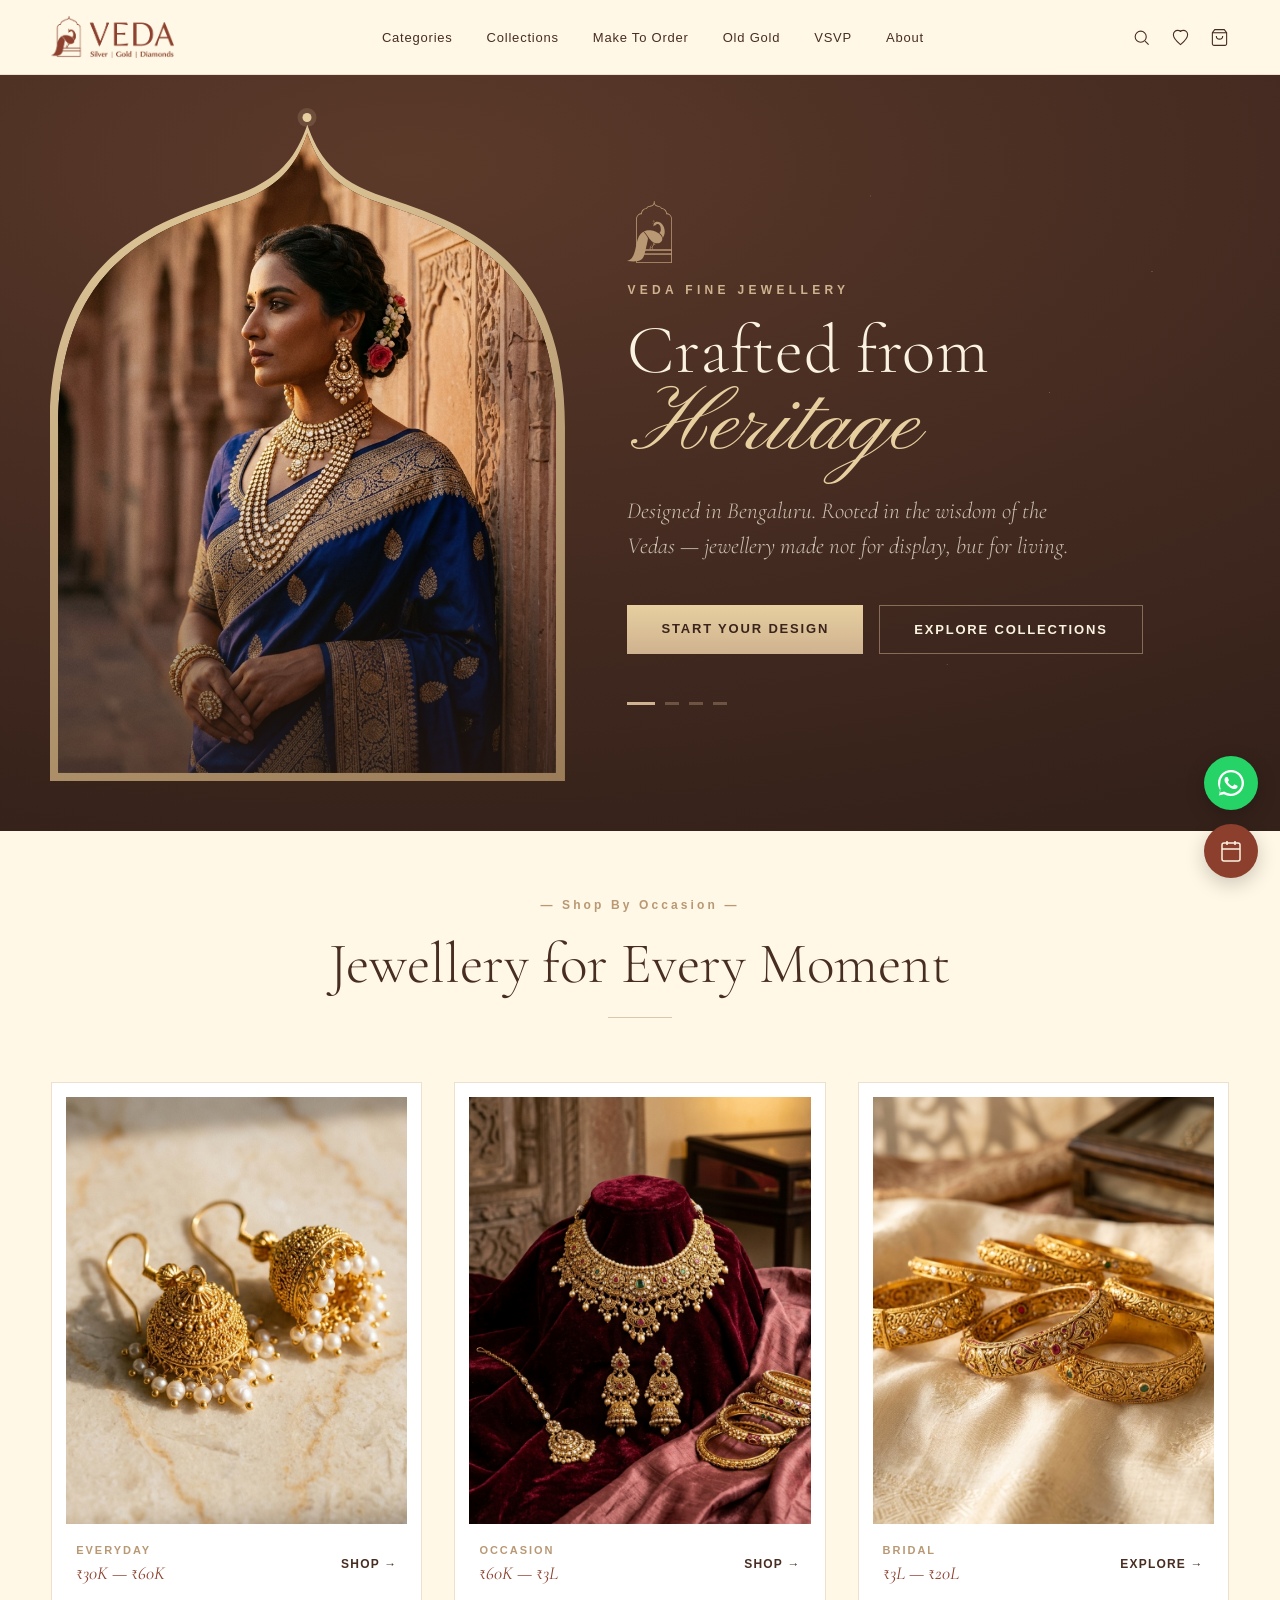
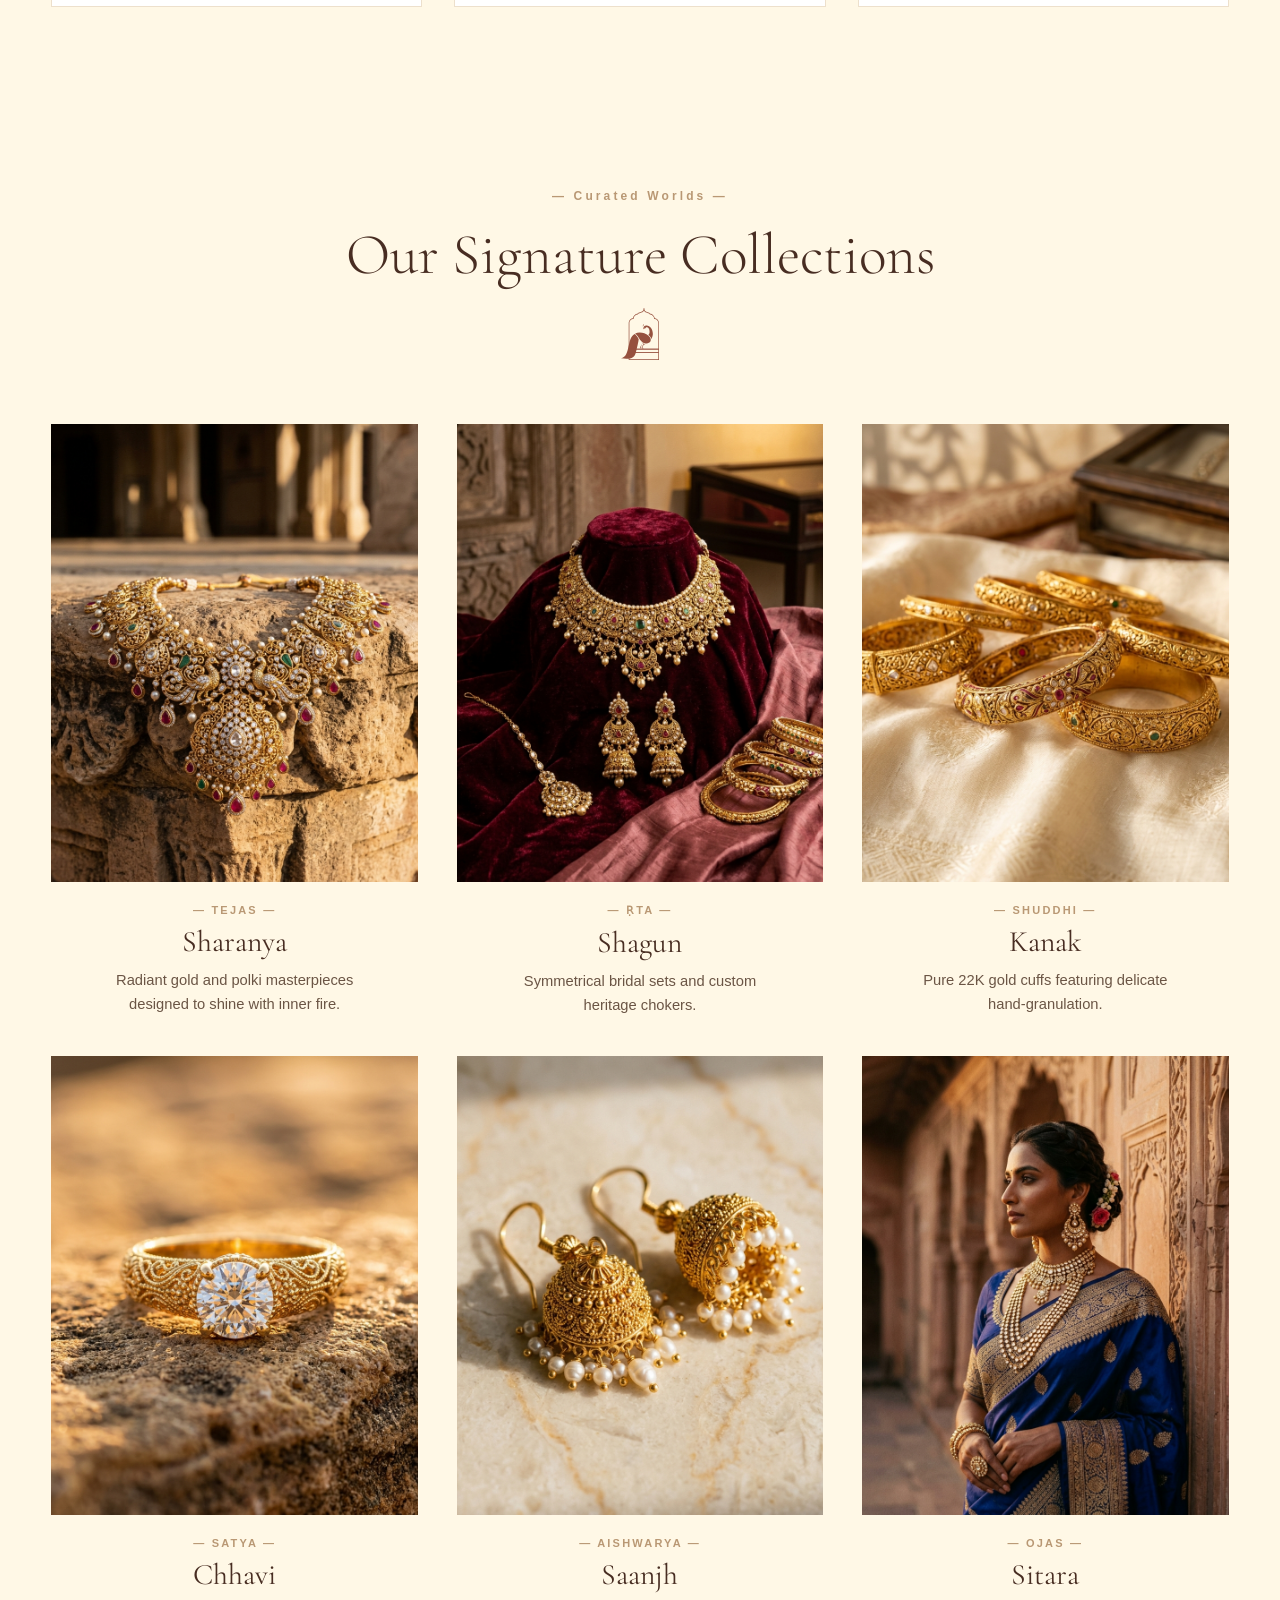
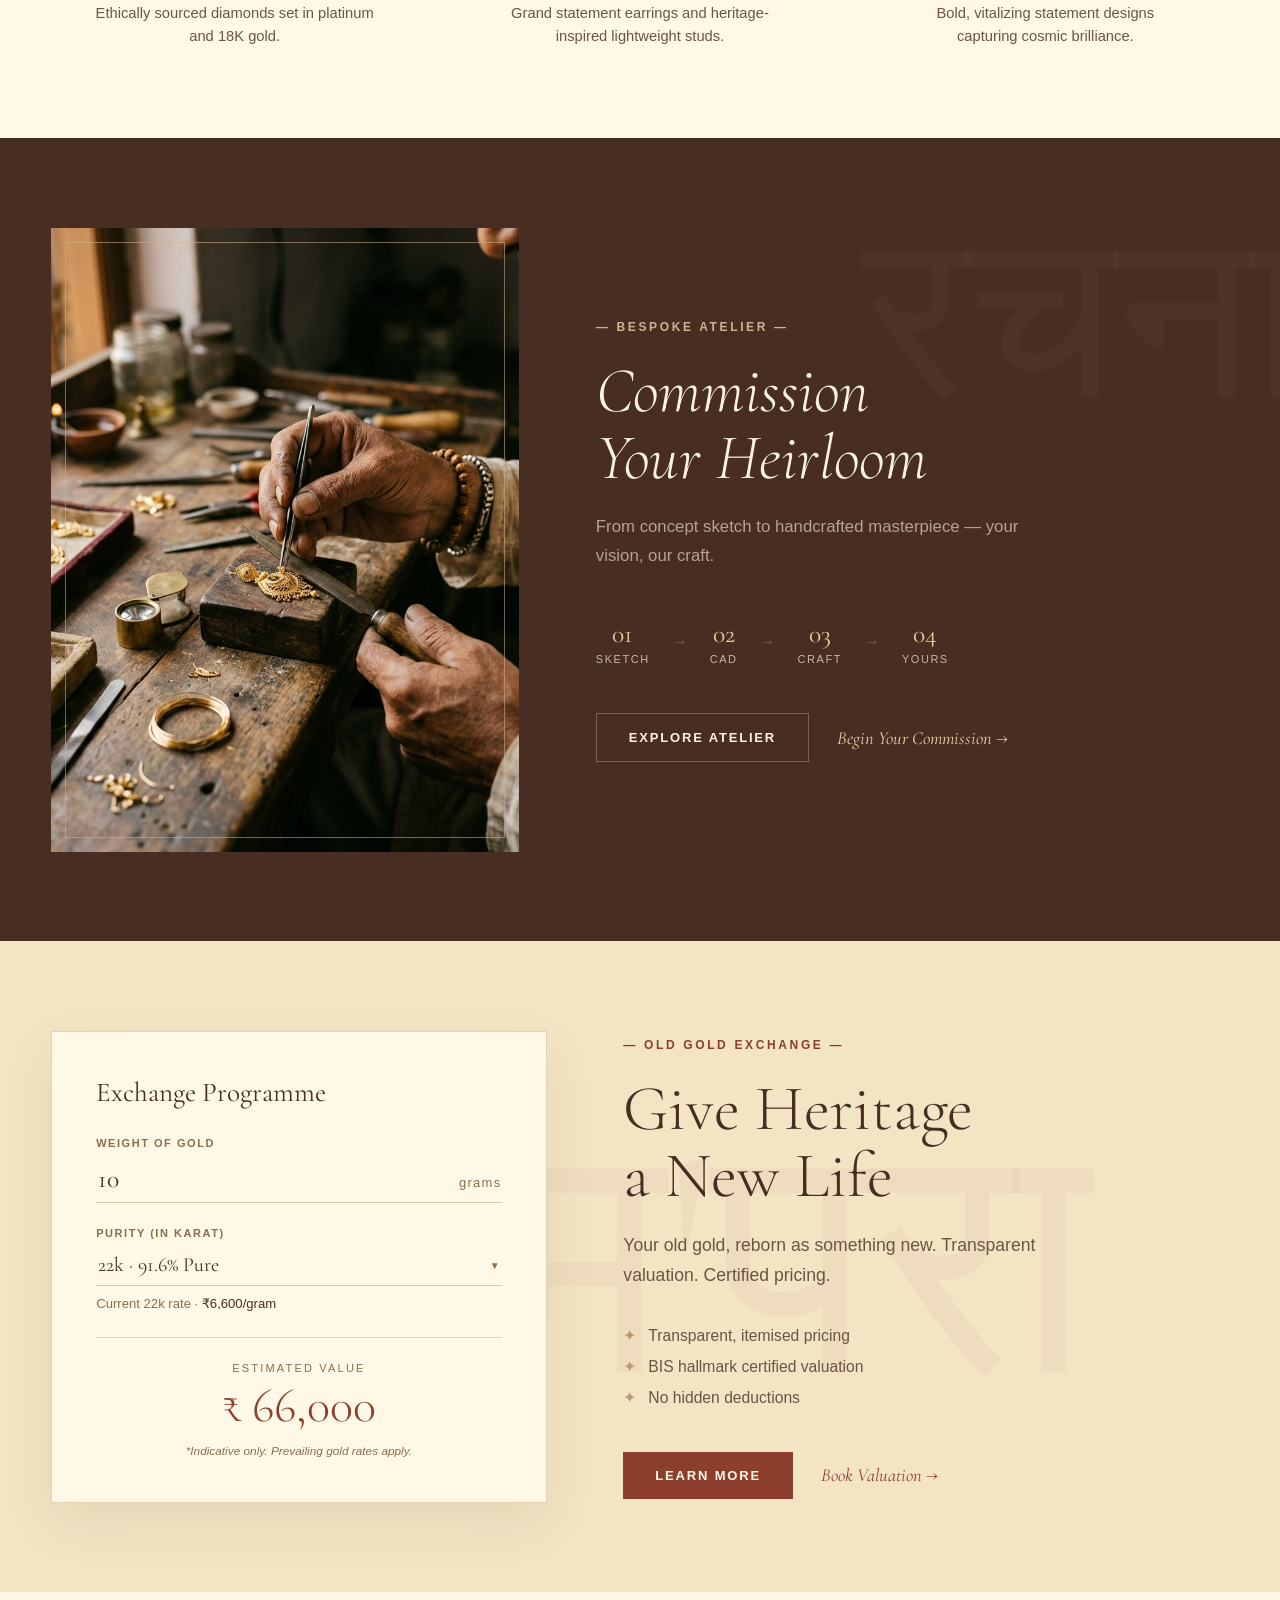
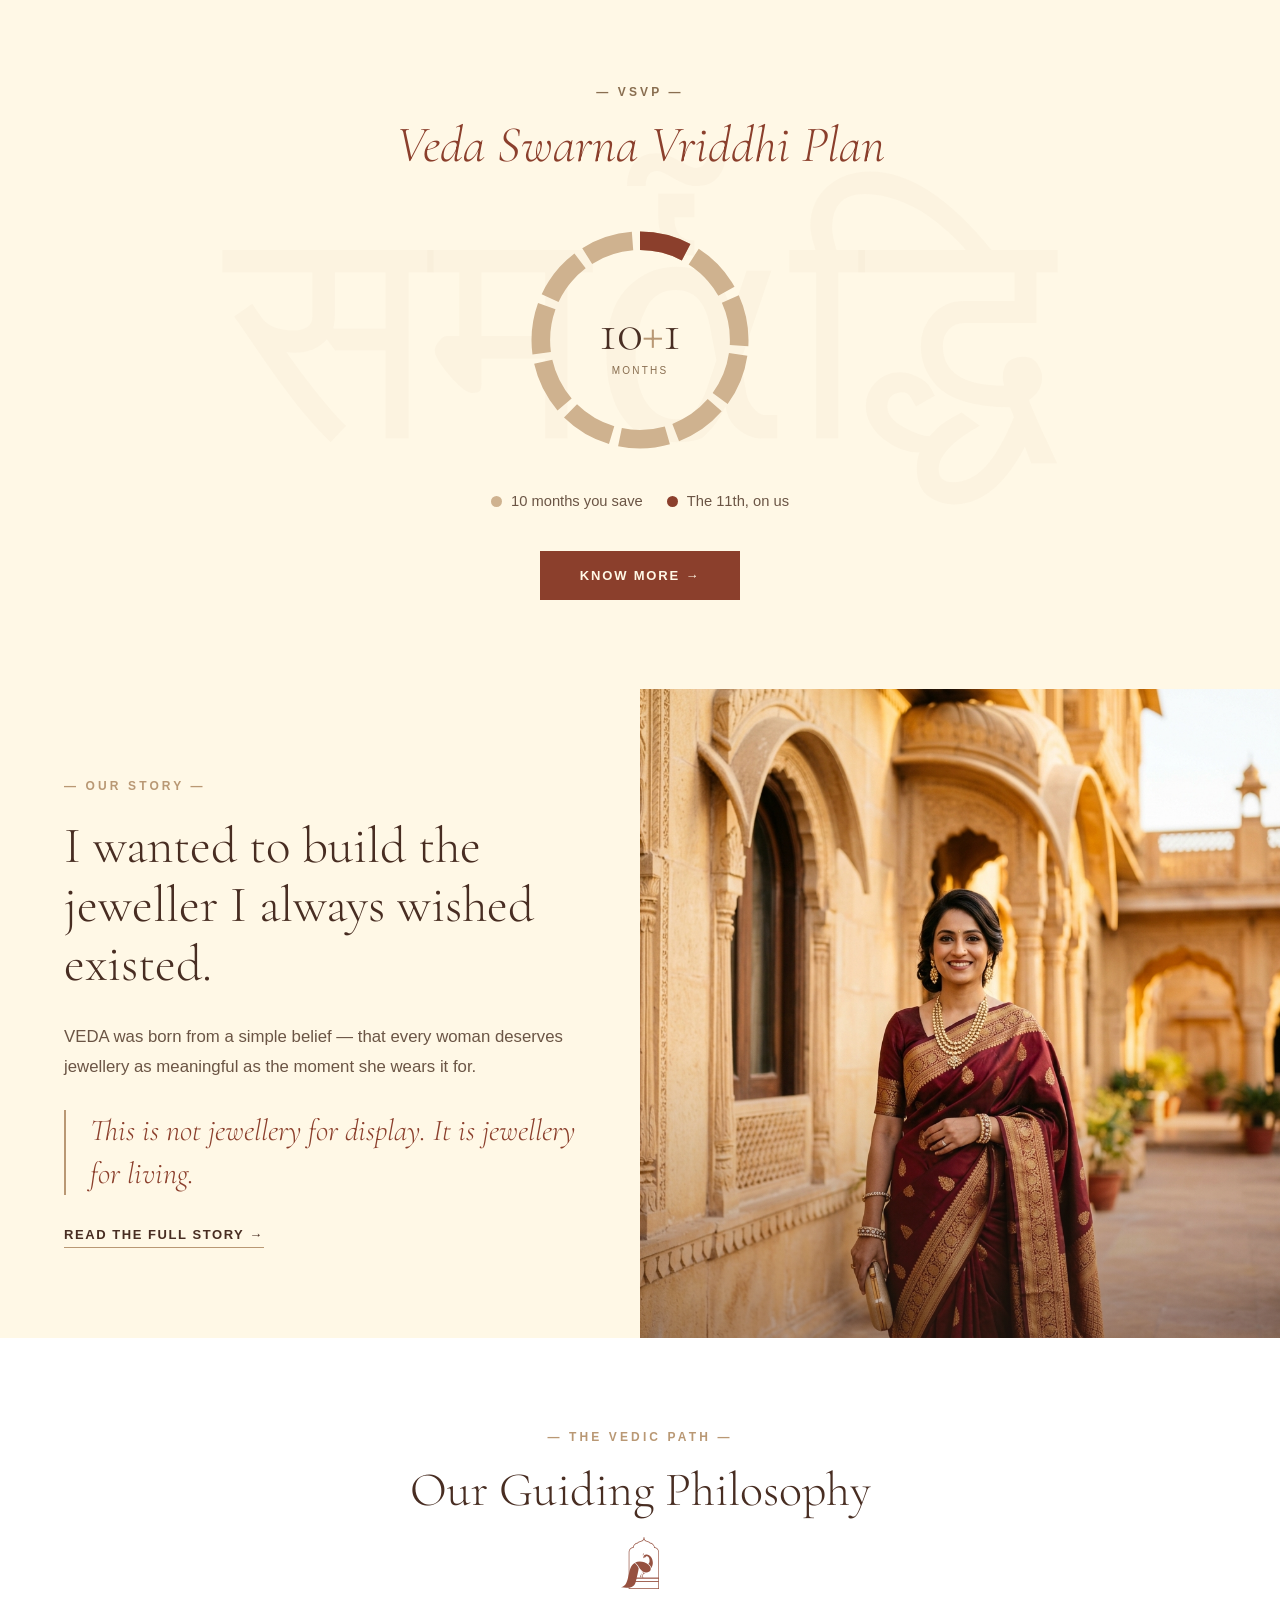
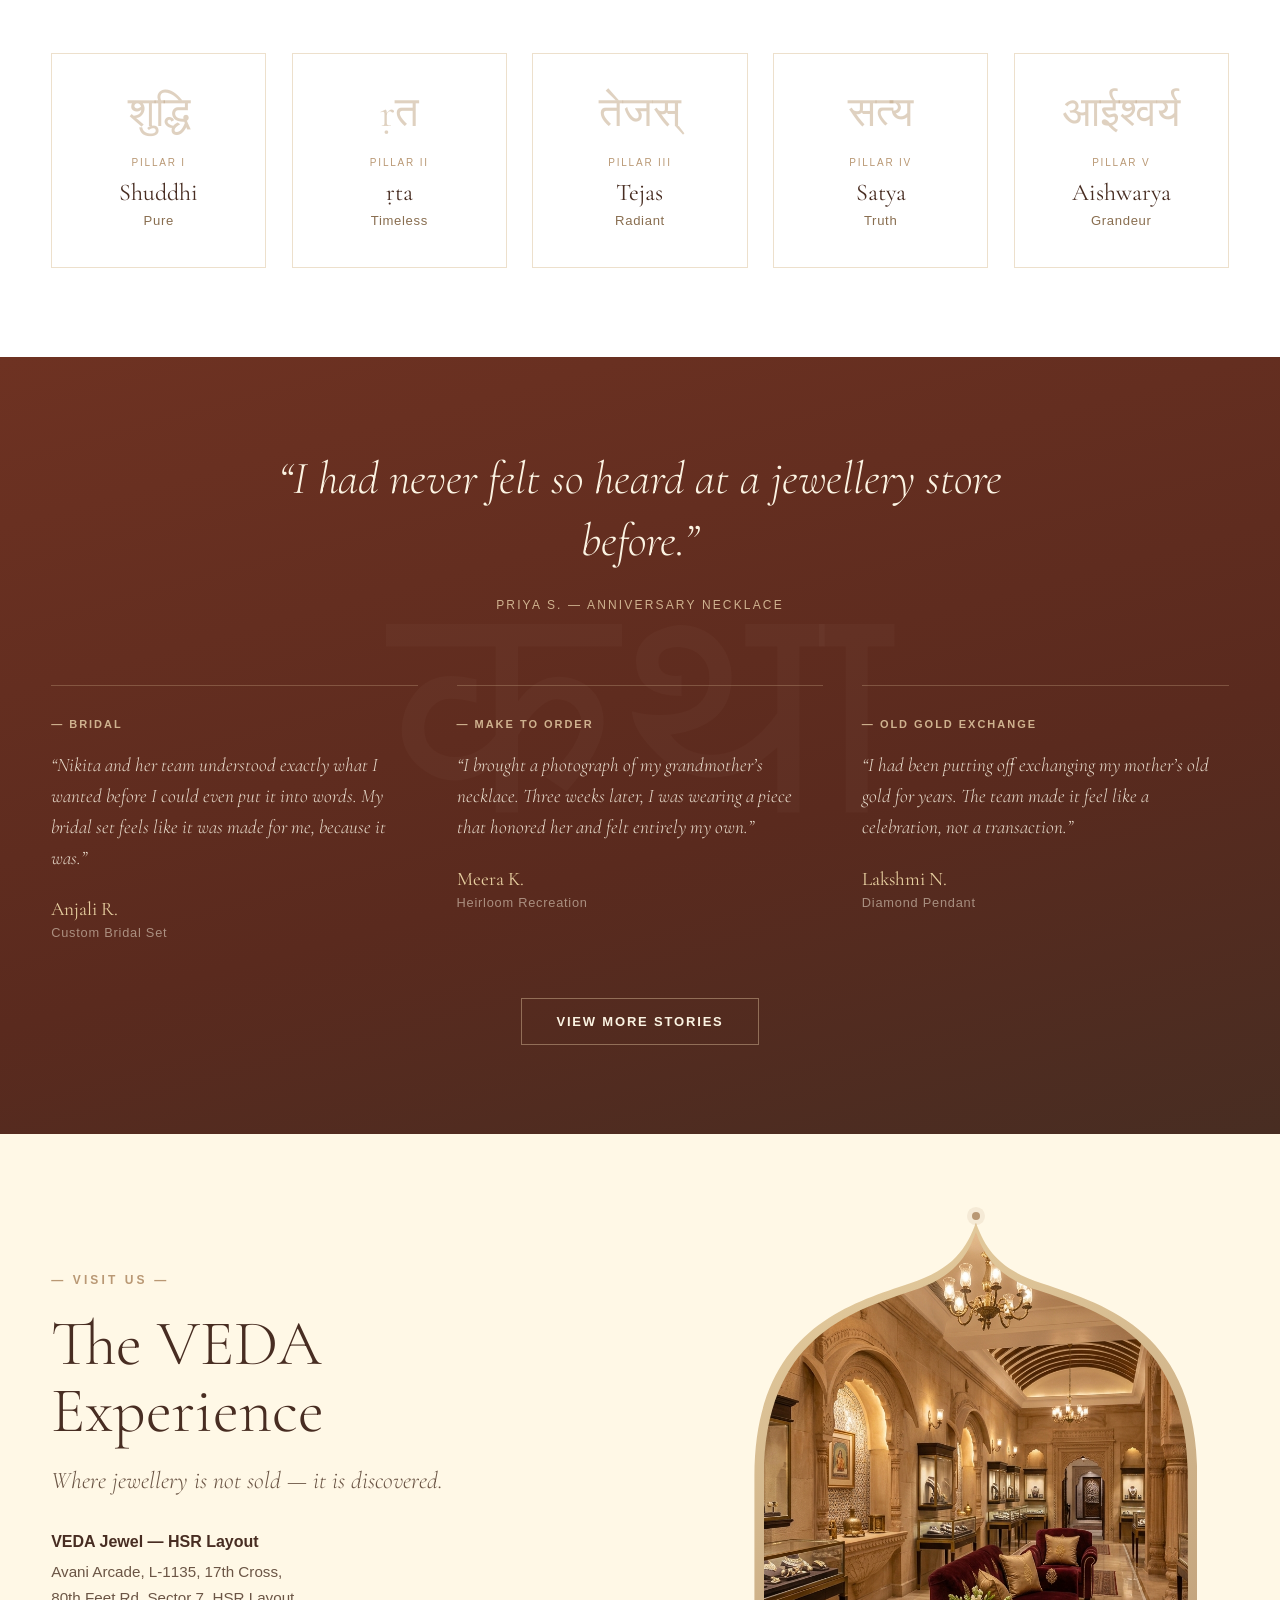
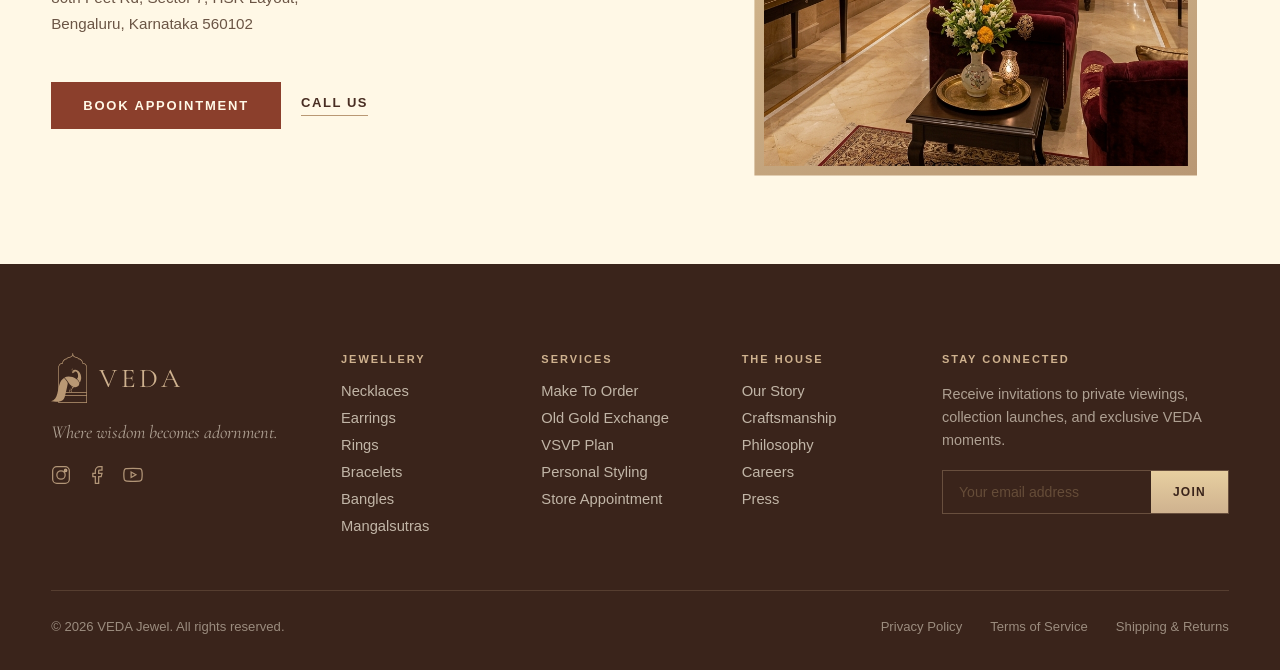
==== commit 77210f09: "VEDA Jewel site — initial commit" ====
--- a/index.html
+++ b/index.html
@@ -1,152 +1,99 @@
 <!DOCTYPE html>
 <html lang="en">
 <head>
-  <meta charset="utf-8">
-  <meta name="viewport" content="width=device-width, initial-scale=1">
-  <title>VEDA Jewel — Where Wisdom Becomes Adornment</title>
-  <meta name="description" content="Handcrafted gold, silver and diamond jewellery. Designed in Bengaluru, rooted in the wisdom of the Vedas.">
-  <link rel="icon" href="assets/icons/favicon.svg" type="image/svg+xml">
-  <link rel="preconnect" href="https://fonts.googleapis.com">
-  <link href="https://fonts.googleapis.com/css2?family=Cormorant+Garamond:ital,wght@0,300;0,400;0,500;0,600;1,300;1,400;1,500;1,600&display=swap" rel="stylesheet">
-  <link href="https://api.fontshare.com/v2/css?f[]=switzer@300,400,500,600,700&display=swap" rel="stylesheet">
-  <style>
-    *, *::before, *::after { box-sizing: border-box; }
-    body { margin: 0; background: #FFF8E6; font-family: 'Switzer', -apple-system, BlinkMacSystemFont, sans-serif; }
-    a { color: inherit; text-decoration: none; }
-    img { display: block; max-width: 100%; }
-    h1,h2,h3,h4,h5,h6,p { margin: 0; }
-    input, select, button { font-family: inherit; }
-
-    .vser { font-family: 'Cormorant Garamond', Georgia, serif; }
-    .vsan { font-family: 'Switzer', -apple-system, BlinkMacSystemFont, sans-serif; }
-
-    .vlink { position: relative; transition: color .3s ease; }
-    .vlink:hover { color: #8B3F2C; }
-
-    .vcard-img { transition: transform 1.4s cubic-bezier(.16,1,.3,1); }
-    .vcard:hover .vcard-img { transform: scale(1.05); }
-
-    .vbtn-fill { transition: background .35s ease, transform .35s ease, box-shadow .35s ease; }
-    .vbtn-fill:hover { background: #6E3222 !important; transform: translateY(-1px); box-shadow: 0 6px 22px rgba(110,50,34,.28); }
-
-    .vbtn-line { transition: background .35s ease, color .35s ease; }
-    .vbtn-line:hover { background: #B99874 !important; color: #FFF8E6 !important; }
-
-    .vbtn-gold { transition: filter .35s ease, transform .35s ease; }
-    .vbtn-gold:hover { filter: brightness(1.06); transform: translateY(-1px); }
-
-    .vwhisper { position: relative; transition: opacity .3s ease; }
-    .vwhisper:hover { opacity: .6; }
-
-    .vsticky { transition: transform .3s ease, box-shadow .3s ease; }
-    .vsticky:hover { transform: scale(1.06); }
-
-    input::placeholder { color: rgba(137,110,80,.55); }
-
-    /* Reveal animations */
-    [data-reveal] { opacity: 0; transform: translateY(28px); transition: opacity .75s ease, transform .75s ease; }
-    [data-reveal].revealed { opacity: 1; transform: none; }
-
-    /* ── Hamburger / Mobile Nav ── */
-    .nav-hamburger { display: none; background: none; border: none; cursor: pointer; padding: 8px; color: #482D22; }
-    .mobile-nav { position: fixed; inset: 0; z-index: 200; pointer-events: none; }
-    .mobile-nav-overlay { position: absolute; inset: 0; background: rgba(72,45,34,0.45); opacity: 0; transition: opacity .35s ease; }
-    .mobile-nav-panel { position: absolute; top: 0; right: 0; bottom: 0; width: min(320px, 88vw); background: #FFF8E6; transform: translateX(100%); transition: transform .38s cubic-bezier(.16,1,.3,1); display: flex; flex-direction: column; padding: 0; overflow-y: auto; }
-    .mobile-nav.open { pointer-events: all; }
-    .mobile-nav.open .mobile-nav-overlay { opacity: 1; }
-    .mobile-nav.open .mobile-nav-panel { transform: none; }
-    .mobile-nav-head { display: flex; align-items: center; justify-content: space-between; padding: 20px 24px; border-bottom: 1px solid #EDE0CC; }
-    .mobile-nav-close { background: none; border: none; cursor: pointer; color: #482D22; padding: 6px; }
-    .mobile-nav-links { padding: 28px 24px; flex: 1; }
-    .mobile-nav-links a { display: block; font-family: 'Cormorant Garamond', Georgia, serif; font-size: 1.85rem; font-weight: 300; color: #482D22; padding: 14px 0; border-bottom: 1px solid #EDE0CC; letter-spacing: 0.02em; transition: color .25s; }
-    .mobile-nav-links a:last-child { border-bottom: none; }
-    .mobile-nav-links a:hover { color: #8B3F2C; }
-    .mobile-nav-footer { padding: 24px; border-top: 1px solid #EDE0CC; }
-    .mobile-nav-footer a { display: inline-block; font-family: 'Switzer', sans-serif; font-size: 13px; font-weight: 600; letter-spacing: 0.14em; text-transform: uppercase; color: #FFF8E6; background: #8B3F2C; padding: 15px 28px; width: 100%; text-align: center; }
-
-    /* ── Mobile hero image ── */
-    .hero-mobile-image { display: none; }
-
-    /* ── Breakpoint: tablet / large phone ── */
-    @media (max-width: 900px) {
-      .nav-links { display: none !important; }
-      .nav-hamburger { display: flex; align-items: center; }
-      .nav-icons { gap: 14px !important; }
-      .nav-icon-wishlist { display: none; }
-
-      .hero-grid { grid-template-columns: 1fr !important; padding-bottom: 0 !important; }
-      .hero-image { display: none !important; }
-      .hero-mobile-image { display: block; width: 100%; max-height: 55vw; overflow: hidden; }
-      .hero-mobile-image img { width: 100%; height: 100%; object-fit: cover; object-position: 58% 18%; }
-      .hero-btns { flex-direction: column !important; }
-      .hero-btns a { text-align: center; }
-
-      .collections-grid { grid-template-columns: repeat(2,1fr) !important; gap: 20px !important; }
-
-      .occasions-grid { grid-template-columns: 1fr !important; }
-
-      .mto-mobile-banner { display: block !important; }
-      .mto-grid { grid-template-columns: 1fr !important; }
-      .mto-image-wrap { display: none !important; }
-      .mto-steps { flex-wrap: wrap !important; gap: 12px !important; }
-      .mto-steps > span { display: none !important; }
-      .mto-step { min-width: calc(50% - 6px); }
-      .mto-cta { flex-direction: column !important; align-items: flex-start !important; }
-
-      .oge-mobile-banner { display: block !important; }
-      .oge-grid { grid-template-columns: 1fr !important; }
-
-      .vsvp-grid { grid-template-columns: 1fr !important; gap: 28px !important; }
-      .vsvp-cta { text-align: left !important; }
-
-      .founder-grid { grid-template-columns: 1fr !important; }
-      .founder-image { min-height: 60vw !important; order: -1; }
-
-      .phil-grid { grid-template-columns: repeat(3,1fr) !important; }
-
-      .stories-grid { grid-template-columns: 1fr !important; }
-      .story-item { border-top: none !important; border-bottom: 1px solid rgba(207,178,143,0.3); padding-bottom: 28px !important; padding-top: 0 !important; }
-      .story-item:first-child { border-top: 1px solid rgba(207,178,143,0.3) !important; padding-top: 28px !important; }
-
-      .store-grid { grid-template-columns: 1fr !important; }
-      .store-image { display: none !important; }
-      .store-mobile-banner { display: block !important; }
-
-      .footer-grid { grid-template-columns: 1fr 1fr !important; gap: 32px !important; }
-      .footer-brand { grid-column: 1 / -1; }
-      .footer-newsletter { grid-column: 1 / -1; }
-    }
-
-    /* ── Breakpoint: phone ── */
-    @media (max-width: 540px) {
-      .collections-grid { grid-template-columns: 1fr !important; gap: 28px !important; }
-      .collections-card-desc { display: none; }
-
-      .occasions-card-img { aspect-ratio: 16/9 !important; }
-
-      .phil-grid { grid-template-columns: repeat(2,1fr) !important; }
-
-      .footer-grid { grid-template-columns: 1fr !important; }
-      .footer-brand { grid-column: auto; }
-      .footer-newsletter { grid-column: auto; }
-
-      .vsticky-wrap { right: 14px !important; bottom: 14px !important; gap: 10px !important; }
-    }
-  </style>
+<meta charset="utf-8">
+<meta name="viewport" content="width=device-width, initial-scale=1">
+<title>VEDA Jewel — Fine Indian Jewellery, Bengaluru</title>
+<meta name="description" content="VEDA Fine Jewellery — Crafted from Heritage. Designed in Bengaluru. Rooted in the wisdom of the Vedas. Make to Order, Old Gold Exchange, VSVP Plan.">
+<link rel="icon" href="assets/icons/favicon.svg" type="image/svg+xml">
+<link rel="preconnect" href="https://fonts.googleapis.com">
+<link href="https://fonts.googleapis.com/css2?family=Cormorant+Garamond:ital,wght@0,300;0,400;0,500;0,600;1,300;1,400;1,500;1,600&family=Pinyon+Script&display=swap" rel="stylesheet">
+<link href="https://api.fontshare.com/v2/css?f[]=switzer@300,400,500,600,700&display=swap" rel="stylesheet">
+<style>
+  *{box-sizing:border-box;}
+  body{margin:0; background:#FFF8E6; overflow-x:hidden;}
+  a{color:inherit; text-decoration:none;}
+  .vser{font-family:'Cormorant Garamond',Georgia,serif;}
+  .vscript{font-family:'Pinyon Script',cursive;}
+  .vsan{font-family:'Switzer',-apple-system,BlinkMacSystemFont,sans-serif;}
+  .vlink{position:relative; transition:color .3s ease;}
+  .vlink:hover{color:#8B3F2C;}
+  .vcard-img{transition:transform 1.4s cubic-bezier(.16,1,.3,1);}
+  .vcard:hover .vcard-img{transform:scale(1.05);}
+  .vbtn-fill{transition:background .35s ease, transform .35s ease, box-shadow .35s ease;}
+  .vbtn-fill:hover{background:#6E3222 !important; transform:translateY(-1px); box-shadow:0 6px 22px rgba(110,50,34,.28);}
+  .vbtn-line{transition:background .35s ease, color .35s ease;}
+  .vbtn-line:hover{background:rgba(185,152,116,0.18) !important;}
+  .vbtn-gold{transition:filter .35s ease, transform .35s ease;}
+  .vbtn-gold:hover{filter:brightness(1.06); transform:translateY(-1px);}
+  .vwhisper{position:relative; transition:opacity .3s ease;}
+  .vwhisper:hover{opacity:.6;}
+  .vsticky{transition:transform .3s ease, box-shadow .3s ease;}
+  .vsticky:hover{transform:scale(1.06);}
+  input::placeholder{color:rgba(137,110,80,.55);}
+  .v-nav-burger{display:none;}
+  [data-reveal]{opacity:0; transform:translateY(28px); transition:opacity .7s ease, transform .7s ease;}
+  [data-reveal].revealed{opacity:1; transform:translateY(0);}
+  @media (min-width:981px){ .v-mobile-menu{display:none !important;} }
+  @media (max-width:980px){
+    .v-nav-links{display:none !important;}
+    .v-nav-burger{display:flex !important;}
+    .v-grid-split{grid-template-columns:1fr !important;}
+    .v-grid-5{grid-template-columns:repeat(3,1fr) !important;}
+    .v-footer-grid{grid-template-columns:1fr 1fr 1fr !important;}
+    .v-footer-brand{grid-column:1 / -1 !important;}
+    .v-footer-news{grid-column:1 / -1 !important;}
+  }
+  @media (max-width:680px){
+    .v-hero-grid{grid-template-columns:1fr !important;}
+    .v-grid-3{grid-template-columns:1fr !important;}
+    .v-og-copy{order:-1 !important; margin-bottom:28px;}
+    .v-grid-occ{grid-template-columns:1fr 1fr !important; gap:12px !important;}
+    .v-occ{padding:8px 8px 14px !important;}
+    .v-occ .v-occ-body{padding:0 6px !important;}
+    .v-occ .v-occ-img{aspect-ratio:1/1 !important; margin-bottom:12px !important;}
+    .v-occ .v-occ-eyebrow{color:#482D22 !important;}
+    .v-occ-last{grid-column:1 / -1 !important; display:flex !important; align-items:center; gap:16px;}
+    .v-occ-last .v-occ-img{width:40%; flex-shrink:0; aspect-ratio:1/1 !important; margin-bottom:0 !important;}
+    .v-occ-last .v-occ-body{flex:1;}
+    .v-grid-collections{display:flex !important; grid-template-columns:none !important; overflow-x:auto; scroll-snap-type:x mandatory; -webkit-overflow-scrolling:touch; margin:0 -18px; padding:4px 18px 14px; scrollbar-width:none;}
+    .v-grid-collections::-webkit-scrollbar{display:none;}
+    .v-grid-collections > .vcard{flex:0 0 62% !important; scroll-snap-align:start;}
+    .v-grid-5{display:flex !important; grid-template-columns:none !important; overflow-x:auto; scroll-snap-type:x mandatory; -webkit-overflow-scrolling:touch; margin:0 -18px; padding:4px 18px 12px; scrollbar-width:none;}
+    .v-grid-5::-webkit-scrollbar{display:none;}
+    .v-grid-5 > *{flex:0 0 38% !important; scroll-snap-align:start;}
+    .v-footer-grid{grid-template-columns:1fr 1fr !important;}
+    .v-vsvp-cta{text-align:left !important; margin-top:22px;}
+    .v-mto-watermark{font-size:130px !important;}
+    .v-grid-collections{gap:14px !important;}
+    .v-grid-3{gap:26px !important;}
+    .v-grid-5{gap:12px !important;}
+    .v-founder-img{min-height:340px !important;}
+    .v-hero-bleed{display:block !important;}
+    .v-hero-img{display:none !important;}
+    .v-hero-grid{display:flex !important; flex-direction:column !important; justify-content:flex-end !important; min-height:86vh !important; padding:0 !important; z-index:2;}
+    .v-hero-copy{text-align:left !important; width:100% !important; padding:0 clamp(1.5rem,6vw,2rem) clamp(2.4rem,8vw,3.2rem) !important;}
+    .v-hero-peacock{height:46px !important; margin-bottom:14px !important;}
+    .v-hero-cta{gap:12px !important; margin-top:26px !important;}
+    .v-hero-dots{display:none !important;}
+    .v-h1{font-size:2.9rem !important;}
+    .v-lead{font-size:1.05rem !important; margin-top:16px !important; color:rgba(251,243,226,0.82) !important; max-width:none !important;}
+    .v-card-body{margin-bottom:14px !important;}
+  }
+</style>
 </head>
-<body style="background:#FFF8E6; color:#482D22; overflow-x:hidden;">
-
-<!-- clip-path definitions -->
+<body class="vsan" style="background:#FFF8E6; color:#482D22;">
+
 <svg width="0" height="0" style="position:absolute" aria-hidden="true"><defs>
   <clipPath id="veda-ogee" clipPathUnits="objectBoundingBox"><path d="M0,1 L0,0.46 C0,0.2 0.2,0.15 0.35,0.11 C0.45,0.085 0.48,0.045 0.5,0 C0.52,0.045 0.55,0.085 0.65,0.11 C0.8,0.15 1,0.2 1,0.46 L1,1 Z"></path></clipPath>
   <clipPath id="veda-archtop" clipPathUnits="objectBoundingBox"><path d="M0,1 L0,0.4 C0,0.16 0.28,0.04 0.5,0 C0.72,0.04 1,0.16 1,0.4 L1,1 Z"></path></clipPath>
 </defs></svg>
 
-<!-- ═══ NAV ═══ -->
+<!-- NAV -->
 <nav style="position:sticky; top:0; z-index:100; background:rgba(255,248,230,0.82); backdrop-filter:blur(14px); -webkit-backdrop-filter:blur(14px); border-bottom:1px solid #EDE0CC;">
-  <div style="max-width:1480px; margin:0 auto; padding:0 clamp(1.25rem,4vw,3.5rem); height:64px; display:flex; align-items:center; justify-content:space-between;">
-    <a href="#" style="display:flex; align-items:center;"><img src="assets/icons/logo-full.png" alt="VEDA Jewel" style="height:38px; width:auto;"></a>
-    <div class="nav-links" style="display:flex; align-items:center; gap:34px; font-size:13px; letter-spacing:0.06em; color:#482D22;">
+  <div style="max-width:1480px; margin:0 auto; padding:0 clamp(1.25rem,4vw,3.5rem); height:74px; display:flex; align-items:center; justify-content:space-between;">
+    <a href="#" style="display:flex; align-items:center;"><img src="assets/icons/logo-full.png" alt="VEDA Jewel" style="height:42px; width:auto; display:block;"></a>
+    <div class="v-nav-links" style="display:flex; align-items:center; gap:34px; font-size:13px; letter-spacing:0.06em; color:#482D22;">
       <a href="#collections" class="vlink">Categories</a>
       <a href="#collections" class="vlink">Collections</a>
       <a href="#make-to-order" class="vlink">Make To Order</a>
@@ -154,142 +101,171 @@
       <a href="#vsvp" class="vlink">VSVP</a>
       <a href="#founder" class="vlink">About</a>
     </div>
-    <div class="nav-icons" style="display:flex; align-items:center; gap:20px; color:#482D22;">
-      <svg viewBox="0 0 24 24" width="19" height="19" fill="none" stroke="currentColor" stroke-width="1.4" aria-label="Search"><circle cx="11" cy="11" r="7"/><path d="M16.5 16.5L21 21"/></svg>
-      <svg class="nav-icon-wishlist" viewBox="0 0 24 24" width="19" height="19" fill="none" stroke="currentColor" stroke-width="1.4" aria-label="Wishlist"><path d="M12 21C12 21 3 13.5 3 8.5C3 5.42 5.42 3 8.5 3C10.24 3 11.91 3.81 12 5C12.09 3.81 13.76 3 15.5 3C18.58 3 21 5.42 21 8.5C21 13.5 12 21 12 21Z"/></svg>
-      <svg viewBox="0 0 24 24" width="19" height="19" fill="none" stroke="currentColor" stroke-width="1.4" aria-label="Cart"><path d="M6 2L3 6V20C3 20.5 3.2 21 3.6 21.4C3.96 21.8 4.47 22 5 22H19C19.5 22 20 21.8 20.4 21.4C20.8 21 21 20.5 21 20V6L18 2H6Z"/><path d="M3 6H21"/><path d="M16 10C16 12.2 14.2 14 12 14C9.8 14 8 12.2 8 10"/></svg>
-      <button class="nav-hamburger" id="nav-open" aria-label="Open menu">
-        <svg viewBox="0 0 24 24" width="22" height="22" fill="none" stroke="currentColor" stroke-width="1.6"><line x1="3" y1="6" x2="21" y2="6"/><line x1="3" y1="12" x2="21" y2="12"/><line x1="3" y1="18" x2="21" y2="18"/></svg>
+    <div style="display:flex; align-items:center; gap:20px; color:#482D22;">
+      <svg viewBox="0 0 24 24" width="19" height="19" fill="none" stroke="currentColor" stroke-width="1.4"><circle cx="11" cy="11" r="7"/><path d="M16.5 16.5L21 21"/></svg>
+      <svg viewBox="0 0 24 24" width="19" height="19" fill="none" stroke="currentColor" stroke-width="1.4"><path d="M12 21C12 21 3 13.5 3 8.5C3 5.42 5.42 3 8.5 3C10.24 3 11.91 3.81 12 5C12.09 3.81 13.76 3 15.5 3C18.58 3 21 5.42 21 8.5C21 13.5 12 21 12 21Z"/></svg>
+      <svg viewBox="0 0 24 24" width="19" height="19" fill="none" stroke="currentColor" stroke-width="1.4"><path d="M6 2L3 6V20C3 20.5 3.2 21 3.6 21.4C3.96 21.8 4.47 22 5 22H19C19.5 22 20 21.8 20.4 21.4C20.8 21 21 20.5 21 20V6L18 2H6Z"/><path d="M3 6H21"/><path d="M16 10C16 12.2 14.2 14 12 14C9.8 14 8 12.2 8 10"/></svg>
+      <button class="v-nav-burger" id="nav-burger" onclick="toggleMenu()" aria-label="Menu" style="display:none; align-items:center; justify-content:center; width:40px; height:40px; background:none; border:none; cursor:pointer; color:#482D22; padding:0; margin-left:-4px;">
+        <svg viewBox="0 0 24 24" width="23" height="23" fill="none" stroke="currentColor" stroke-width="1.5"><path d="M3 6h18M3 12h18M3 18h18"/></svg>
       </button>
     </div>
   </div>
+  <div class="v-mobile-menu" id="v-mobile-menu" style="display:none; flex-direction:column; padding:6px clamp(1.25rem,4vw,3.5rem) 22px; border-top:1px solid #EDE0CC; background:rgba(255,248,230,0.98);">
+    <a href="#collections" onclick="closeMenu()" class="vsan" style="padding:15px 2px; font-size:15px; letter-spacing:0.05em; color:#482D22; border-bottom:1px solid #EDE0CC;">Categories</a>
+    <a href="#collections" onclick="closeMenu()" class="vsan" style="padding:15px 2px; font-size:15px; letter-spacing:0.05em; color:#482D22; border-bottom:1px solid #EDE0CC;">Collections</a>
+    <a href="#make-to-order" onclick="closeMenu()" class="vsan" style="padding:15px 2px; font-size:15px; letter-spacing:0.05em; color:#482D22; border-bottom:1px solid #EDE0CC;">Make To Order</a>
+    <a href="#old-gold" onclick="closeMenu()" class="vsan" style="padding:15px 2px; font-size:15px; letter-spacing:0.05em; color:#482D22; border-bottom:1px solid #EDE0CC;">Old Gold</a>
+    <a href="#vsvp" onclick="closeMenu()" class="vsan" style="padding:15px 2px; font-size:15px; letter-spacing:0.05em; color:#482D22; border-bottom:1px solid #EDE0CC;">VSVP</a>
+    <a href="#founder" onclick="closeMenu()" class="vsan" style="padding:15px 2px; font-size:15px; letter-spacing:0.05em; color:#482D22;">About</a>
+  </div>
 </nav>
 
-<!-- ═══ MOBILE NAV ═══ -->
-<div class="mobile-nav" id="mobile-nav" aria-hidden="true">
-  <div class="mobile-nav-overlay" id="mobile-nav-overlay"></div>
-  <div class="mobile-nav-panel">
-    <div class="mobile-nav-head">
-      <img src="assets/icons/logo-peacock.png" alt="VEDA" style="height:36px; width:auto;">
-      <button class="mobile-nav-close" id="nav-close" aria-label="Close menu">
-        <svg viewBox="0 0 24 24" width="22" height="22" fill="none" stroke="currentColor" stroke-width="1.6"><line x1="18" y1="6" x2="6" y2="18"/><line x1="6" y1="6" x2="18" y2="18"/></svg>
-      </button>
-    </div>
-    <div class="mobile-nav-links">
-      <a href="#collections" class="vlink">Collections</a>
-      <a href="#make-to-order" class="vlink">Make To Order</a>
-      <a href="#old-gold" class="vlink">Old Gold</a>
-      <a href="#vsvp" class="vlink">VSVP</a>
-      <a href="#founder" class="vlink">About</a>
-      <a href="about.html" class="vlink">Our Story</a>
-    </div>
-    <div class="mobile-nav-footer">
-      <a href="https://wa.me/919187204025?text=I%20would%20like%20to%20book%20an%20appointment">Book Appointment</a>
-    </div>
-  </div>
-</div>
-
-<!-- ═══ HERO ═══ -->
-<section style="position:relative; background:#FFF8E6;">
-  <div class="hero-grid" style="max-width:1480px; margin:0 auto; display:grid; grid-template-columns:1.05fr 0.95fr; gap:clamp(2rem,5vw,5rem); align-items:center; padding:clamp(2rem,4vw,3.5rem) clamp(1.25rem,4vw,3.5rem) clamp(3rem,5vw,5rem);">
-    <div style="padding:clamp(1rem,3vw,2.5rem) 0;">
-      <span class="vsan" style="font-size:12px; font-weight:600; letter-spacing:0.3em; color:#B99874;">— VEDA JEWELLERY —</span>
-      <h1 class="vser" style="margin:24px 0 0; font-size:clamp(3.2rem,7vw,6.2rem); font-weight:300; line-height:1.0; letter-spacing:0.01em; color:#482D22;">Crafted<br>from <span style="font-style:italic; color:#8B3F2C;">Heritage.</span></h1>
-      <div style="width:56px; height:1px; background:#B99874; margin:clamp(1.6rem,3vw,2.2rem) 0;"></div>
-      <p class="vser" style="margin:0; font-style:italic; font-size:clamp(1.25rem,2vw,1.6rem); font-weight:300; color:#6B5545; max-width:420px; line-height:1.45;">Designed in Bengaluru. Rooted in the wisdom of the Vedas.</p>
-      <div class="hero-btns" style="display:flex; gap:16px; margin-top:clamp(2rem,3.5vw,2.8rem); flex-wrap:wrap;">
-        <a href="#make-to-order" class="vbtn-fill vsan" style="font-size:13px; font-weight:600; letter-spacing:0.14em; text-transform:uppercase; color:#FFF8E6; background:#8B3F2C; padding:16px 32px;">Start Your Design</a>
-        <a href="#collections" class="vbtn-line vsan" style="font-size:13px; font-weight:600; letter-spacing:0.14em; text-transform:uppercase; color:#8B3F2C; border:1px solid #B99874; padding:16px 32px;">Explore Collections</a>
-      </div>
-    </div>
-    <div class="hero-image" style="position:relative; align-self:stretch; min-height:clamp(420px,62vh,680px); margin-top:clamp(1rem,2vw,1.5rem);">
+<!-- HERO -->
+<section style="position:relative; overflow:hidden; background:#34211A;">
+  <div style="position:absolute; inset:0; background:radial-gradient(125% 95% at 32% 12%, #5C3A2A 0%, #482D22 46%, #34211A 100%);"></div>
+  <div style="position:absolute; inset:0; pointer-events:none; opacity:0.6; background-image:radial-gradient(1.6px 1.6px at 14% 20%, rgba(231,207,160,0.95), transparent 60%),radial-gradient(1.2px 1.2px at 68% 16%, rgba(231,207,160,0.7), transparent 60%),radial-gradient(1px 1px at 82% 42%, rgba(231,207,160,0.6), transparent 60%),radial-gradient(1.4px 1.4px at 90% 26%, rgba(231,207,160,0.8), transparent 60%),radial-gradient(1px 1px at 56% 62%, rgba(231,207,160,0.5), transparent 60%),radial-gradient(1.3px 1.3px at 24% 74%, rgba(231,207,160,0.6), transparent 60%),radial-gradient(1px 1px at 40% 34%, rgba(231,207,160,0.45), transparent 60%),radial-gradient(1.5px 1.5px at 74% 78%, rgba(231,207,160,0.55), transparent 60%);"></div>
+  <div class="v-hero-bleed" style="display:none; position:absolute; inset:0; z-index:0;">
+    <img src="assets/images/editorial-model.png" alt="VEDA editorial portrait" style="width:100%; height:100%; object-fit:cover; object-position:54% 34%;">
+    <div style="position:absolute; inset:0; background:linear-gradient(to top, rgba(40,25,18,0.95) 4%, rgba(46,29,21,0.6) 40%, rgba(52,33,26,0.32) 100%);"></div>
+  </div>
+  <div class="v-hero-grid" style="position:relative; max-width:1400px; margin:0 auto; display:grid; grid-template-columns:0.92fr 1.08fr; gap:clamp(2rem,5vw,5.5rem); align-items:center; padding:clamp(2.5rem,4vw,4rem) clamp(1.5rem,4vw,4rem); min-height:clamp(560px,84vh,880px);">
+    <div class="v-hero-img" style="position:relative; align-self:stretch; min-height:clamp(360px,68vh,740px);">
       <div style="position:absolute; inset:0;">
-        <div style="position:absolute; inset:-1.5px; background:linear-gradient(160deg,#E7Cfa0,#B99874); clip-path:url(#veda-ogee);"></div>
-        <div style="position:absolute; inset:8px; clip-path:url(#veda-ogee); overflow:hidden;">
-          <img src="assets/images/editorial-model.png" alt="VEDA editorial portrait" style="width:100%; height:100%; object-fit:cover; object-position:58% 20%;">
-        </div>
-        <div style="position:absolute; top:-13px; left:50%; transform:translateX(-50%); width:9px; height:9px; border-radius:50%; background:#B99874; box-shadow:0 0 0 5px rgba(185,152,116,0.16);"></div>
-      </div>
-    </div>
-  </div>
-  <!-- mobile-only image strip -->
-  <div class="hero-mobile-image" style="height:64vw; max-height:380px;">
-    <img src="assets/images/editorial-model.png" alt="VEDA" style="width:100%; height:100%; object-fit:cover; object-position:58% 18%;">
-  </div>
-</section>
-
-<!-- ═══ SIGNATURE COLLECTIONS ═══ -->
-<section id="collections" style="padding:clamp(72px,8vw,120px) 0; background:#FFF8E6;">
+        <div style="position:absolute; inset:-1.5px; background:linear-gradient(160deg,#E7Cfa0,#9a7c58); clip-path:url(#veda-ogee);"></div>
+        <div style="position:absolute; inset:7px; clip-path:url(#veda-ogee); overflow:hidden; background:#2c1b14;">
+          <img src="assets/images/editorial-model.png" alt="VEDA editorial portrait" style="width:100%; height:100%; object-fit:cover; object-position:58% 16%;">
+          <div style="position:absolute; inset:0; background:linear-gradient(to top, rgba(44,27,20,0.62), transparent 46%);"></div>
+        </div>
+        <div style="position:absolute; top:-13px; left:50%; transform:translateX(-50%); width:9px; height:9px; border-radius:50%; background:#E7Cfa0; box-shadow:0 0 0 5px rgba(207,178,143,0.18);"></div>
+      </div>
+    </div>
+    <div class="v-hero-copy" style="text-align:left;">
+      <img src="assets/icons/peacock-gold.svg" alt="" class="v-hero-peacock" style="display:block; height:62px; width:auto; margin-bottom:20px;">
+      <div class="vsan" style="font-size:12px; font-weight:600; letter-spacing:0.36em; text-transform:uppercase; color:#CFB28F; margin-bottom:18px;">VEDA Fine Jewellery</div>
+      <h1 class="vser v-h1" style="margin:0; font-weight:300; line-height:1.02; color:#FBF3E2; font-size:clamp(3rem,5.4vw,5rem); letter-spacing:0.01em;">Crafted from <span class="vscript" style="display:inline-block; font-size:1.32em; line-height:0.9; color:#E7Cfa0; padding:0 0.04em;">Heritage</span></h1>
+      <p class="vser v-lead" style="margin:26px 0 0; font-style:italic; font-size:clamp(1.2rem,1.8vw,1.55rem); font-weight:300; color:rgba(251,243,226,0.74); max-width:470px; line-height:1.5;">Designed in Bengaluru. Rooted in the wisdom of the Vedas &mdash; jewellery made not for display, but for living.</p>
+      <div class="v-hero-cta" style="display:flex; gap:16px; margin-top:clamp(2rem,3.5vw,2.6rem); flex-wrap:wrap;">
+        <a href="#make-to-order" class="vbtn-gold vsan" style="font-size:13px; font-weight:600; letter-spacing:0.14em; text-transform:uppercase; color:#3A241B; background:linear-gradient(#E7Cfa0,#CFB28F); padding:16px 34px;">Start Your Design</a>
+        <a href="#collections" class="vbtn-line vsan" style="font-size:13px; font-weight:600; letter-spacing:0.14em; text-transform:uppercase; color:#FBF3E2; border:1px solid rgba(207,178,143,0.5); padding:16px 34px;">Explore Collections</a>
+      </div>
+      <div class="v-hero-dots" style="display:flex; align-items:center; gap:10px; margin-top:clamp(2.2rem,4vw,3rem);">
+        <span style="width:28px; height:3px; background:#CFB28F;"></span>
+        <span style="width:14px; height:3px; background:rgba(207,178,143,0.32);"></span>
+        <span style="width:14px; height:3px; background:rgba(207,178,143,0.32);"></span>
+        <span style="width:14px; height:3px; background:rgba(207,178,143,0.32);"></span>
+      </div>
+    </div>
+  </div>
+</section>
+
+<!-- SHOP BY OCCASION -->
+<section style="padding:clamp(28px,5vw,72px) 0 clamp(34px,7vw,120px); background:#FFF8E6;">
   <div style="max-width:1400px; margin:0 auto; padding:0 clamp(1.5rem,4vw,4rem);">
-    <div data-reveal style="text-align:center; max-width:640px; margin:0 auto clamp(48px,5vw,72px);">
-      <span class="vsan" style="font-size:12px; font-weight:600; letter-spacing:0.26em; color:#B99874;">— Curated Worlds —</span>
+    <div data-reveal style="text-align:center; max-width:640px; margin:0 auto clamp(28px,5vw,64px);">
+      <span class="vsan" style="font-size:12px; font-weight:600; letter-spacing:0.26em; color:#B99874;">&#8212; Shop By Occasion &#8212;</span>
+      <h2 class="vser" style="margin:16px 0 18px; font-size:clamp(2.4rem,4.5vw,3.6rem); font-weight:300; color:#482D22;">Jewellery for Every Moment</h2>
+      <div style="width:64px; height:1px; background:#D9C8AD; margin:0 auto;"></div>
+    </div>
+    <div data-reveal class="v-grid-occ" style="display:grid; grid-template-columns:repeat(3,1fr); gap:clamp(24px,2.5vw,40px);">
+
+      <a href="#" class="vcard v-occ" style="display:block; background:#fff; border:1px solid #EDE0CC; padding:14px 14px 22px;">
+        <div class="v-occ-img" style="position:relative; aspect-ratio:4/5; overflow:hidden; margin-bottom:20px;"><img class="vcard-img" src="assets/images/gold-earrings.png" alt="Everyday" style="width:100%; height:100%; object-fit:cover;"></div>
+        <div class="v-occ-body" style="padding:0 10px; display:flex; align-items:center; justify-content:space-between; gap:12px;">
+          <div>
+            <span class="vsan v-occ-eyebrow" style="display:block; font-size:11px; font-weight:600; letter-spacing:0.18em; text-transform:uppercase; color:#B99874; margin-bottom:6px;">Everyday</span>
+            <span class="vser" style="font-style:italic; font-size:1.15rem; color:#8B3F2C;">&#8377;30K &mdash; &#8377;60K</span>
+          </div>
+          <span class="vsan" style="font-size:12px; font-weight:600; letter-spacing:0.1em; text-transform:uppercase; color:#482D22; white-space:nowrap;">Shop &rarr;</span>
+        </div>
+      </a>
+
+      <a href="#" class="vcard v-occ" style="display:block; background:#fff; border:1px solid #EDE0CC; padding:14px 14px 22px;">
+        <div class="v-occ-img" style="position:relative; aspect-ratio:4/5; overflow:hidden; margin-bottom:20px;"><img class="vcard-img" src="assets/images/bridal-set.png" alt="Occasion" style="width:100%; height:100%; object-fit:cover;"></div>
+        <div class="v-occ-body" style="padding:0 10px; display:flex; align-items:center; justify-content:space-between; gap:12px;">
+          <div>
+            <span class="vsan v-occ-eyebrow" style="display:block; font-size:11px; font-weight:600; letter-spacing:0.18em; text-transform:uppercase; color:#B99874; margin-bottom:6px;">Occasion</span>
+            <span class="vser" style="font-style:italic; font-size:1.15rem; color:#8B3F2C;">&#8377;60K &mdash; &#8377;3L</span>
+          </div>
+          <span class="vsan" style="font-size:12px; font-weight:600; letter-spacing:0.1em; text-transform:uppercase; color:#482D22; white-space:nowrap;">Shop &rarr;</span>
+        </div>
+      </a>
+
+      <a href="#" class="vcard v-occ v-occ-last" style="display:block; background:#fff; border:1px solid #EDE0CC; padding:14px 14px 22px;">
+        <div class="v-occ-img" style="position:relative; aspect-ratio:4/5; overflow:hidden; margin-bottom:20px;"><img class="vcard-img" src="assets/images/gold-bangles.png" alt="Bridal" style="width:100%; height:100%; object-fit:cover;"></div>
+        <div class="v-occ-body" style="padding:0 10px; display:flex; align-items:center; justify-content:space-between; gap:12px;">
+          <div>
+            <span class="vsan v-occ-eyebrow" style="display:block; font-size:11px; font-weight:600; letter-spacing:0.18em; text-transform:uppercase; color:#B99874; margin-bottom:6px;">Bridal</span>
+            <span class="vser" style="font-style:italic; font-size:1.15rem; color:#8B3F2C;">&#8377;3L &mdash; &#8377;20L</span>
+          </div>
+          <span class="vsan" style="font-size:12px; font-weight:600; letter-spacing:0.1em; text-transform:uppercase; color:#482D22; white-space:nowrap;">Explore &rarr;</span>
+        </div>
+      </a>
+
+    </div>
+  </div>
+</section>
+
+<!-- SIGNATURE COLLECTIONS -->
+<section id="collections" style="padding:clamp(34px,7vw,120px) 0 clamp(34px,7vw,120px); background:#FFF8E6;">
+  <div style="max-width:1400px; margin:0 auto; padding:0 clamp(1.5rem,4vw,4rem);">
+    <div data-reveal style="text-align:center; max-width:640px; margin:0 auto clamp(28px,5vw,72px);">
+      <span class="vsan" style="font-size:12px; font-weight:600; letter-spacing:0.26em; color:#B99874;">&#8212; Curated Worlds &#8212;</span>
       <h2 class="vser" style="margin:16px 0 18px; font-size:clamp(2.4rem,4.5vw,3.6rem); font-weight:300; color:#482D22;">Our Signature Collections</h2>
-      <div style="display:flex; justify-content:center;"><svg width="118" height="34" viewBox="0 0 120 36" fill="none"><path d="M12 34 L12 18 Q12 4 60 2 Q108 4 108 18 L108 34" stroke="rgba(185,152,116,0.55)" stroke-width="1"/><line x1="0" y1="34" x2="120" y2="34" stroke="rgba(185,152,116,0.25)" stroke-width="0.8"/></svg></div>
-    </div>
-    <div class="collections-grid" data-reveal style="display:grid; grid-template-columns:repeat(3,1fr); gap:clamp(28px,3vw,52px);">
-
-      <a href="collection.html" class="vcard" style="display:block; text-align:center;">
+      <div style="display:flex; justify-content:center;"><img src="assets/icons/peacock-maroon.svg" alt="" style="height:52px; width:auto; opacity:0.9;"></div>
+    </div>
+
+    <div data-reveal class="v-grid-3 v-grid-collections" style="display:grid; grid-template-columns:repeat(3,1fr); gap:clamp(28px,3vw,52px);">
+
+      <a href="#" class="vcard" style="display:block; text-align:center;">
         <div style="position:relative; aspect-ratio:4/5; margin-bottom:22px;">
-          <div style="position:absolute; inset:-1.5px; background:linear-gradient(160deg,#E7Cfa0,#B99874); clip-path:url(#veda-archtop);"></div>
-          <div style="position:absolute; inset:6px; clip-path:url(#veda-archtop); border-radius:50% 50% 0 0/40% 40% 0 0; overflow:hidden;"><img class="vcard-img" src="assets/images/hero-necklace.png" alt="Sharanya" style="width:100%;height:100%;object-fit:cover;display:block;"></div>
-        </div>
-        <span class="vser" style="display:block; font-size:34px; color:rgba(185,152,116,0.32); line-height:1; margin-bottom:6px;">तेजस्</span>
-        <span class="vsan" style="display:block; font-size:11px; font-weight:600; letter-spacing:0.2em; text-transform:uppercase; color:#B99874; margin-bottom:8px;">— Tejas —</span>
+          <div style="position:absolute; inset:0; overflow:hidden;"><img class="vcard-img" src="assets/images/hero-necklace.png" alt="Sharanya" style="width:100%; height:100%; object-fit:cover;"></div>
+        </div>
+        <span class="vsan" style="display:block; font-size:11px; font-weight:600; letter-spacing:0.2em; text-transform:uppercase; color:#B99874; margin-bottom:8px;">&#8212; Tejas &#8212;</span>
         <h3 class="vser" style="font-size:1.85rem; font-weight:400; color:#482D22; margin:0 0 10px;">Sharanya</h3>
         <p class="vsan" style="font-size:0.92rem; line-height:1.6; color:#6B5545; max-width:280px; margin:0 auto;">Radiant gold and polki masterpieces designed to shine with inner fire.</p>
       </a>
 
-      <a href="collection.html" class="vcard" style="display:block; text-align:center;">
+      <a href="#" class="vcard" style="display:block; text-align:center;">
         <div style="position:relative; aspect-ratio:4/5; margin-bottom:22px;">
-          <div style="position:absolute; inset:-1.5px; background:linear-gradient(160deg,#E7Cfa0,#B99874); clip-path:url(#veda-archtop);"></div>
-          <div style="position:absolute; inset:6px; clip-path:url(#veda-archtop); border-radius:50% 50% 0 0/40% 40% 0 0; overflow:hidden;"><img class="vcard-img" src="assets/images/bridal-set.png" alt="Shagun" style="width:100%;height:100%;object-fit:cover;display:block;"></div>
-        </div>
-        <span class="vser" style="display:block; font-size:34px; color:rgba(185,152,116,0.32); line-height:1; margin-bottom:6px;">ऋत</span>
-        <span class="vsan" style="display:block; font-size:11px; font-weight:600; letter-spacing:0.2em; text-transform:uppercase; color:#B99874; margin-bottom:8px;">— Ṛta —</span>
+          <div style="position:absolute; inset:0; overflow:hidden;"><img class="vcard-img" src="assets/images/bridal-set.png" alt="Shagun" style="width:100%; height:100%; object-fit:cover;"></div>
+        </div>
+        <span class="vsan" style="display:block; font-size:11px; font-weight:600; letter-spacing:0.2em; text-transform:uppercase; color:#B99874; margin-bottom:8px;">&#8212; &#7771;ta &#8212;</span>
         <h3 class="vser" style="font-size:1.85rem; font-weight:400; color:#482D22; margin:0 0 10px;">Shagun</h3>
         <p class="vsan" style="font-size:0.92rem; line-height:1.6; color:#6B5545; max-width:280px; margin:0 auto;">Symmetrical bridal sets and custom heritage chokers.</p>
       </a>
 
-      <a href="collection.html" class="vcard" style="display:block; text-align:center;">
+      <a href="#" class="vcard" style="display:block; text-align:center;">
         <div style="position:relative; aspect-ratio:4/5; margin-bottom:22px;">
-          <div style="position:absolute; inset:-1.5px; background:linear-gradient(160deg,#E7Cfa0,#B99874); clip-path:url(#veda-archtop);"></div>
-          <div style="position:absolute; inset:6px; clip-path:url(#veda-archtop); border-radius:50% 50% 0 0/40% 40% 0 0; overflow:hidden;"><img class="vcard-img" src="assets/images/gold-bangles.png" alt="Kanak" style="width:100%;height:100%;object-fit:cover;display:block;"></div>
-        </div>
-        <span class="vser" style="display:block; font-size:34px; color:rgba(185,152,116,0.32); line-height:1; margin-bottom:6px;">शुद्धि</span>
-        <span class="vsan" style="display:block; font-size:11px; font-weight:600; letter-spacing:0.2em; text-transform:uppercase; color:#B99874; margin-bottom:8px;">— Shuddhi —</span>
+          <div style="position:absolute; inset:0; overflow:hidden;"><img class="vcard-img" src="assets/images/gold-bangles.png" alt="Kanak" style="width:100%; height:100%; object-fit:cover;"></div>
+        </div>
+        <span class="vsan" style="display:block; font-size:11px; font-weight:600; letter-spacing:0.2em; text-transform:uppercase; color:#B99874; margin-bottom:8px;">&#8212; Shuddhi &#8212;</span>
         <h3 class="vser" style="font-size:1.85rem; font-weight:400; color:#482D22; margin:0 0 10px;">Kanak</h3>
         <p class="vsan" style="font-size:0.92rem; line-height:1.6; color:#6B5545; max-width:280px; margin:0 auto;">Pure 22K gold cuffs featuring delicate hand-granulation.</p>
       </a>
 
-      <a href="collection.html" class="vcard" style="display:block; text-align:center;">
+      <a href="#" class="vcard" style="display:block; text-align:center;">
         <div style="position:relative; aspect-ratio:4/5; margin-bottom:22px;">
-          <div style="position:absolute; inset:-1.5px; background:linear-gradient(160deg,#E7Cfa0,#B99874); clip-path:url(#veda-archtop);"></div>
-          <div style="position:absolute; inset:6px; clip-path:url(#veda-archtop); border-radius:50% 50% 0 0/40% 40% 0 0; overflow:hidden;"><img class="vcard-img" src="assets/images/diamond-ring.png" alt="Chhavi" style="width:100%;height:100%;object-fit:cover;display:block;"></div>
-        </div>
-        <span class="vser" style="display:block; font-size:34px; color:rgba(185,152,116,0.32); line-height:1; margin-bottom:6px;">सत्य</span>
-        <span class="vsan" style="display:block; font-size:11px; font-weight:600; letter-spacing:0.2em; text-transform:uppercase; color:#B99874; margin-bottom:8px;">— Satya —</span>
+          <div style="position:absolute; inset:0; overflow:hidden;"><img class="vcard-img" src="assets/images/diamond-ring.png" alt="Chhavi" style="width:100%; height:100%; object-fit:cover;"></div>
+        </div>
+        <span class="vsan" style="display:block; font-size:11px; font-weight:600; letter-spacing:0.2em; text-transform:uppercase; color:#B99874; margin-bottom:8px;">&#8212; Satya &#8212;</span>
         <h3 class="vser" style="font-size:1.85rem; font-weight:400; color:#482D22; margin:0 0 10px;">Chhavi</h3>
         <p class="vsan" style="font-size:0.92rem; line-height:1.6; color:#6B5545; max-width:280px; margin:0 auto;">Ethically sourced diamonds set in platinum and 18K gold.</p>
       </a>
 
-      <a href="collection.html" class="vcard" style="display:block; text-align:center;">
+      <a href="#" class="vcard" style="display:block; text-align:center;">
         <div style="position:relative; aspect-ratio:4/5; margin-bottom:22px;">
-          <div style="position:absolute; inset:-1.5px; background:linear-gradient(160deg,#E7Cfa0,#B99874); clip-path:url(#veda-archtop);"></div>
-          <div style="position:absolute; inset:6px; clip-path:url(#veda-archtop); border-radius:50% 50% 0 0/40% 40% 0 0; overflow:hidden;"><img class="vcard-img" src="assets/images/gold-earrings.png" alt="Saanjh" style="width:100%;height:100%;object-fit:cover;display:block;"></div>
-        </div>
-        <span class="vser" style="display:block; font-size:34px; color:rgba(185,152,116,0.32); line-height:1; margin-bottom:6px;">ऐश्वर्य</span>
-        <span class="vsan" style="display:block; font-size:11px; font-weight:600; letter-spacing:0.2em; text-transform:uppercase; color:#B99874; margin-bottom:8px;">— Aishwarya —</span>
+          <div style="position:absolute; inset:0; overflow:hidden;"><img class="vcard-img" src="assets/images/gold-earrings.png" alt="Saanjh" style="width:100%; height:100%; object-fit:cover;"></div>
+        </div>
+        <span class="vsan" style="display:block; font-size:11px; font-weight:600; letter-spacing:0.2em; text-transform:uppercase; color:#B99874; margin-bottom:8px;">&#8212; Aishwarya &#8212;</span>
         <h3 class="vser" style="font-size:1.85rem; font-weight:400; color:#482D22; margin:0 0 10px;">Saanjh</h3>
         <p class="vsan" style="font-size:0.92rem; line-height:1.6; color:#6B5545; max-width:280px; margin:0 auto;">Grand statement earrings and heritage-inspired lightweight studs.</p>
       </a>
 
-      <a href="collection.html" class="vcard" style="display:block; text-align:center;">
+      <a href="#" class="vcard" style="display:block; text-align:center;">
         <div style="position:relative; aspect-ratio:4/5; margin-bottom:22px;">
-          <div style="position:absolute; inset:-1.5px; background:linear-gradient(160deg,#E7Cfa0,#B99874); clip-path:url(#veda-archtop);"></div>
-          <div style="position:absolute; inset:6px; clip-path:url(#veda-archtop); border-radius:50% 50% 0 0/40% 40% 0 0; overflow:hidden;"><img class="vcard-img" src="assets/images/editorial-model.png" alt="Sitara" style="width:100%;height:100%;object-fit:cover;object-position:55% 25%;display:block;"></div>
-        </div>
-        <span class="vser" style="display:block; font-size:34px; color:rgba(185,152,116,0.32); line-height:1; margin-bottom:6px;">ओजस्</span>
-        <span class="vsan" style="display:block; font-size:11px; font-weight:600; letter-spacing:0.2em; text-transform:uppercase; color:#B99874; margin-bottom:8px;">— Ojas —</span>
+          <div style="position:absolute; inset:0; overflow:hidden;"><img class="vcard-img" src="assets/images/editorial-model.png" alt="Sitara" style="width:100%; height:100%; object-fit:cover; object-position:55% 25%;"></div>
+        </div>
+        <span class="vsan" style="display:block; font-size:11px; font-weight:600; letter-spacing:0.2em; text-transform:uppercase; color:#B99874; margin-bottom:8px;">&#8212; Ojas &#8212;</span>
         <h3 class="vser" style="font-size:1.85rem; font-weight:400; color:#482D22; margin:0 0 10px;">Sitara</h3>
         <p class="vsan" style="font-size:0.92rem; line-height:1.6; color:#6B5545; max-width:280px; margin:0 auto;">Bold, vitalizing statement designs capturing cosmic brilliance.</p>
       </a>
@@ -298,296 +274,227 @@
   </div>
 </section>
 
-<!-- ═══ SHOP BY OCCASION ═══ -->
-<section style="padding:clamp(40px,5vw,72px) 0 clamp(72px,8vw,120px); background:#FFF8E6;">
-  <div style="max-width:1400px; margin:0 auto; padding:0 clamp(1.5rem,4vw,4rem);">
-    <div data-reveal style="text-align:center; max-width:640px; margin:0 auto clamp(48px,5vw,64px);">
-      <span class="vsan" style="font-size:12px; font-weight:600; letter-spacing:0.26em; color:#B99874;">— Shop By Occasion —</span>
-      <h2 class="vser" style="margin:16px 0 18px; font-size:clamp(2.4rem,4.5vw,3.6rem); font-weight:300; color:#482D22;">Jewellery for Every Moment</h2>
-      <div style="width:64px; height:1px; background:#D9C8AD; margin:0 auto;"></div>
-    </div>
-    <div class="occasions-grid" data-reveal style="display:grid; grid-template-columns:repeat(3,1fr); gap:clamp(24px,2.5vw,40px);">
-
-      <a href="category.html" class="vcard" style="display:block; background:#fff; border:1px solid #EDE0CC; padding:14px 14px 30px;">
-        <div style="position:relative; aspect-ratio:4/5; overflow:hidden; margin-bottom:24px;"><img class="vcard-img" src="assets/images/gold-earrings.png" alt="Everyday" style="width:100%; height:100%; object-fit:cover;"></div>
-        <div style="padding:0 14px;">
-          <span class="vsan" style="font-size:11px; font-weight:600; letter-spacing:0.18em; text-transform:uppercase; color:#B99874;">— Everyday</span>
-          <h3 class="vser" style="font-size:1.7rem; font-weight:400; color:#482D22; margin:10px 0 8px; line-height:1.2;">For the woman who never takes it off.</h3>
-          <p class="vsan" style="font-size:0.9rem; color:#6B5545; line-height:1.6; margin:0 0 18px;">Silver and gold pieces that move with you, every day.</p>
-          <div style="display:flex; align-items:center; justify-content:space-between; border-top:1px solid #EDE0CC; padding-top:16px;">
-            <span class="vser" style="font-style:italic; font-size:1.15rem; color:#8B3F2C;">₹30K — ₹60K</span>
-            <span class="vsan" style="font-size:12px; font-weight:600; letter-spacing:0.1em; text-transform:uppercase; color:#482D22;">Shop &rarr;</span>
+<!-- MAKE TO ORDER -->
+<section id="make-to-order" style="background:#482D22; position:relative; overflow:hidden;">
+  <div class="vser v-mto-watermark" style="position:absolute; right:-2%; top:8%; font-size:240px; line-height:1; color:rgba(207,178,143,0.04); user-select:none; pointer-events:none;">&#2352;&#2330;&#2344;&#2366;</div>
+  <div style="max-width:1400px; margin:0 auto; padding:0 clamp(1.5rem,4vw,4rem); position:relative;">
+    <div class="v-grid-split" style="display:grid; grid-template-columns:0.85fr 1.15fr; gap:clamp(2.5rem,6vw,6rem); align-items:center; padding:clamp(34px,7vw,110px) 0;">
+      <div data-reveal style="position:relative; aspect-ratio:3/4; overflow:hidden;">
+        <img src="assets/images/artisan-crafting.png" alt="VEDA master goldsmith at work" style="width:100%; height:100%; object-fit:cover; display:block;">
+        <div style="position:absolute; inset:14px; border:1px solid rgba(207,178,143,0.55); pointer-events:none;"></div>
+      </div>
+      <div data-reveal>
+        <span class="vsan" style="font-size:12px; font-weight:600; letter-spacing:0.22em; text-transform:uppercase; color:#CFB28F;">&#8212; Bespoke Atelier &#8212;</span>
+        <h2 class="vser" style="margin:22px 0; font-style:italic; font-weight:300; font-size:clamp(2.6rem,5vw,4.4rem); line-height:1.05; color:#FBF3E2;">Commission<br>Your Heirloom</h2>
+        <p class="vsan" style="color:rgba(251,243,226,0.6); font-size:1.05rem; line-height:1.7; max-width:440px; margin:0 0 clamp(2rem,4vw,3rem);">From concept sketch to handcrafted masterpiece &mdash; your vision, our craft.</p>
+        <div style="display:flex; align-items:center; gap:8px; margin-bottom:clamp(2rem,4vw,3rem); flex-wrap:wrap;">
+          <div style="text-align:center;"><div class="vser" style="font-size:1.6rem; color:#E7Cfa0;">01</div><div class="vsan" style="font-size:11px; letter-spacing:0.14em; text-transform:uppercase; color:rgba(251,243,226,0.7); margin-top:4px;">Sketch</div></div>
+          <span style="color:rgba(207,178,143,0.4); margin:0 14px;">&rarr;</span>
+          <div style="text-align:center;"><div class="vser" style="font-size:1.6rem; color:#E7Cfa0;">02</div><div class="vsan" style="font-size:11px; letter-spacing:0.14em; text-transform:uppercase; color:rgba(251,243,226,0.7); margin-top:4px;">CAD</div></div>
+          <span style="color:rgba(207,178,143,0.4); margin:0 14px;">&rarr;</span>
+          <div style="text-align:center;"><div class="vser" style="font-size:1.6rem; color:#E7Cfa0;">03</div><div class="vsan" style="font-size:11px; letter-spacing:0.14em; text-transform:uppercase; color:rgba(251,243,226,0.7); margin-top:4px;">Craft</div></div>
+          <span style="color:rgba(207,178,143,0.4); margin:0 14px;">&rarr;</span>
+          <div style="text-align:center;"><div class="vser" style="font-size:1.6rem; color:#E7Cfa0;">04</div><div class="vsan" style="font-size:11px; letter-spacing:0.14em; text-transform:uppercase; color:rgba(251,243,226,0.7); margin-top:4px;">Yours</div></div>
+        </div>
+        <div style="display:flex; align-items:center; gap:28px; flex-wrap:wrap;">
+          <a href="make-to-order.html" class="vbtn-line vsan" style="font-size:13px; font-weight:600; letter-spacing:0.14em; text-transform:uppercase; color:#FBF3E2; border:1px solid rgba(207,178,143,0.4); padding:16px 32px;">Explore Atelier</a>
+          <a href="https://wa.me/919187204025?text=Hi%2C%20I%27d%20like%20to%20commission%20a%20piece" class="vwhisper vser" style="font-style:italic; font-size:1.15rem; color:#E7Cfa0;">Begin Your Commission &rarr;</a>
+        </div>
+      </div>
+    </div>
+  </div>
+</section>
+
+<!-- OLD GOLD EXCHANGE -->
+<section id="old-gold" style="background:#F3E4C4; position:relative; overflow:hidden;">
+  <div class="vser" style="position:absolute; left:50%; top:50%; transform:translate(-50%,-50%); font-size:clamp(180px,26vw,400px); line-height:1; color:rgba(139,63,44,0.045); user-select:none; pointer-events:none; white-space:nowrap;">&#2346;&#2352;&#2350;&#039;&#2346;&#2352;&#2366;</div>
+  <div style="max-width:1400px; margin:0 auto; padding:clamp(34px,7vw,110px) clamp(1.5rem,4vw,4rem); position:relative;">
+    <div class="v-grid-split" style="display:grid; grid-template-columns:0.9fr 1.1fr; gap:clamp(2.5rem,6vw,6rem); align-items:center;">
+
+      <div data-reveal class="v-og-calc" style="background:#FFF8E6; border:1px solid #E2D2B2; padding:clamp(28px,3.5vw,44px); box-shadow:0 20px 50px rgba(72,45,34,0.08);">
+        <h3 class="vser" style="font-size:1.7rem; font-weight:400; color:#482D22; margin:0 0 28px;">Exchange Programme</h3>
+        <div style="margin-bottom:24px;">
+          <label class="vsan" style="display:block; font-size:11px; font-weight:600; letter-spacing:0.14em; text-transform:uppercase; color:#896E50; margin-bottom:6px;">Weight of Gold</label>
+          <div style="display:flex; align-items:baseline; border-bottom:1px solid #D9C8AD;">
+            <input type="number" id="calc-weight" value="10" oninput="calcUpdate()" class="vser" style="flex:1; border:none; outline:none; background:transparent; padding:8px 2px; font-size:1.6rem; color:#482D22;">
+            <span class="vsan" style="font-size:13px; letter-spacing:0.1em; color:#896E50;">grams</span>
           </div>
         </div>
-      </a>
-
-      <a href="category.html" class="vcard" style="display:block; background:#fff; border:1px solid #EDE0CC; padding:14px 14px 30px;">
-        <div style="position:relative; aspect-ratio:4/5; overflow:hidden; margin-bottom:24px;"><img class="vcard-img" src="assets/images/bridal-set.png" alt="Occasion" style="width:100%; height:100%; object-fit:cover;"></div>
-        <div style="padding:0 14px;">
-          <span class="vsan" style="font-size:11px; font-weight:600; letter-spacing:0.18em; text-transform:uppercase; color:#B99874;">— Occasion</span>
-          <h3 class="vser" style="font-size:1.7rem; font-weight:400; color:#482D22; margin:10px 0 8px; line-height:1.2;">For the moments that matter most.</h3>
-          <p class="vsan" style="font-size:0.9rem; color:#6B5545; line-height:1.6; margin:0 0 18px;">Birthdays, anniversaries, festivals — pieces that mark the milestones.</p>
-          <div style="display:flex; align-items:center; justify-content:space-between; border-top:1px solid #EDE0CC; padding-top:16px;">
-            <span class="vser" style="font-style:italic; font-size:1.15rem; color:#8B3F2C;">₹60K — ₹3L</span>
-            <span class="vsan" style="font-size:12px; font-weight:600; letter-spacing:0.1em; text-transform:uppercase; color:#482D22;">Shop &rarr;</span>
+        <div style="margin-bottom:26px;">
+          <label class="vsan" style="display:block; font-size:11px; font-weight:600; letter-spacing:0.14em; text-transform:uppercase; color:#896E50; margin-bottom:6px;">Purity (in Karat)</label>
+          <div style="position:relative; border-bottom:1px solid #D9C8AD;">
+            <select id="calc-karat" onchange="calcUpdate()" class="vser" style="width:100%; border:none; outline:none; background:transparent; padding:8px 2px; font-size:1.25rem; color:#482D22; appearance:none; -webkit-appearance:none; cursor:pointer;">
+              <option value="24k">24k &middot; 99.9% Pure</option>
+              <option value="22k" selected>22k &middot; 91.6% Pure</option>
+              <option value="18k">18k &middot; 75.0% Pure</option>
+              <option value="14k">14k &middot; 58.5% Pure</option>
+            </select>
+            <span style="position:absolute; right:2px; top:50%; transform:translateY(-50%); pointer-events:none; color:#896E50; font-size:10px;">&#9660;</span>
           </div>
-        </div>
-      </a>
-
-      <a href="category.html" class="vcard" style="display:block; background:#482D22; padding:14px 14px 30px;">
-        <div style="position:relative; aspect-ratio:4/5; overflow:hidden; margin-bottom:24px;"><img class="vcard-img" src="assets/images/gold-bangles.png" alt="Bridal" style="width:100%; height:100%; object-fit:cover;"></div>
-        <div style="padding:0 14px;">
-          <span class="vsan" style="font-size:11px; font-weight:600; letter-spacing:0.18em; text-transform:uppercase; color:#CFB28F;">— Bridal</span>
-          <h3 class="vser" style="font-size:1.7rem; font-weight:400; color:#FBF3E2; margin:10px 0 8px; line-height:1.2;">For the day you have always imagined.</h3>
-          <p class="vsan" style="font-size:0.9rem; color:rgba(251,243,226,0.65); line-height:1.6; margin:0 0 18px;">Handcrafted bridal sets, made to be remembered for generations.</p>
-          <div style="display:flex; align-items:center; justify-content:space-between; border-top:1px solid rgba(207,178,143,0.25); padding-top:16px;">
-            <span class="vser" style="font-style:italic; font-size:1.15rem; color:#E7Cfa0;">₹3L — ₹20L</span>
-            <span class="vsan" style="font-size:12px; font-weight:600; letter-spacing:0.1em; text-transform:uppercase; color:#FBF3E2;">Explore &rarr;</span>
-          </div>
-        </div>
-      </a>
-
-    </div>
-  </div>
-</section>
-
-<!-- ═══ MAKE TO ORDER ═══ -->
-<section id="make-to-order" style="background:#482D22; position:relative; overflow:hidden;">
-  <!-- mobile banner image -->
-  <div class="mto-mobile-banner" style="display:none; width:100%; height:52vw; max-height:300px; overflow:hidden; position:relative;">
-    <img src="assets/images/artisan-crafting.png" alt="Master goldsmith at work" style="width:100%; height:100%; object-fit:cover; object-position:50% 30%; display:block;">
-    <div style="position:absolute; inset:0; background:linear-gradient(to top, rgba(72,45,34,0.6) 0%, transparent 50%);"></div>
-  </div>
-  <div class="vser" style="position:absolute; right:-2%; top:8%; font-size:240px; line-height:1; color:rgba(207,178,143,0.04); user-select:none; pointer-events:none;" aria-hidden="true">रचना</div>
-  <div style="max-width:1400px; margin:0 auto; padding:0 clamp(1.5rem,4vw,4rem); position:relative;">
-    <div class="mto-grid" style="display:grid; grid-template-columns:0.85fr 1.15fr; gap:clamp(2.5rem,6vw,6rem); align-items:center; padding:clamp(64px,8vw,110px) 0;">
-      <div class="mto-image-wrap" data-reveal style="position:relative; aspect-ratio:3/4;">
-        <div style="position:absolute; inset:-1.5px; background:linear-gradient(160deg,rgba(207,178,143,0.7),rgba(185,152,116,0.5)); clip-path:url(#veda-ogee);"></div>
-        <div style="position:absolute; inset:8px; clip-path:url(#veda-ogee); overflow:hidden;"><img src="assets/images/artisan-crafting.png" alt="VEDA master goldsmith" style="width:100%; height:100%; object-fit:cover;"></div>
-        <div style="position:absolute; top:-12px; left:50%; transform:translateX(-50%); width:8px; height:8px; border-radius:50%; background:#CFB28F; box-shadow:0 0 0 5px rgba(207,178,143,0.14);"></div>
-      </div>
-      <div data-reveal>
-        <span class="vsan" style="font-size:12px; font-weight:600; letter-spacing:0.22em; text-transform:uppercase; color:#CFB28F;">— Bespoke Atelier —</span>
-        <h2 class="vser" style="margin:22px 0; font-style:italic; font-weight:300; font-size:clamp(2.6rem,5vw,4.4rem); line-height:1.05; color:#FBF3E2;">Commission<br>Your Heirloom</h2>
-        <p class="vsan" style="color:rgba(251,243,226,0.6); font-size:1.05rem; line-height:1.7; max-width:440px; margin:0 0 clamp(2rem,4vw,3rem);">From concept sketch to handcrafted masterpiece — your vision, our craft.</p>
-        <div class="mto-steps" style="display:flex; align-items:center; gap:8px; margin-bottom:clamp(2rem,4vw,3rem); flex-wrap:wrap;">
-          <div class="mto-step" style="text-align:center;"><div class="vser" style="font-size:1.6rem; color:#E7Cfa0;">01</div><div class="vsan" style="font-size:11px; letter-spacing:0.14em; text-transform:uppercase; color:rgba(251,243,226,0.7); margin-top:4px;">Sketch</div></div>
-          <span style="color:rgba(207,178,143,0.4); margin:0 14px;">→</span>
-          <div class="mto-step" style="text-align:center;"><div class="vser" style="font-size:1.6rem; color:#E7Cfa0;">02</div><div class="vsan" style="font-size:11px; letter-spacing:0.14em; text-transform:uppercase; color:rgba(251,243,226,0.7); margin-top:4px;">CAD</div></div>
-          <span style="color:rgba(207,178,143,0.4); margin:0 14px;">→</span>
-          <div class="mto-step" style="text-align:center;"><div class="vser" style="font-size:1.6rem; color:#E7Cfa0;">03</div><div class="vsan" style="font-size:11px; letter-spacing:0.14em; text-transform:uppercase; color:rgba(251,243,226,0.7); margin-top:4px;">Craft</div></div>
-          <span style="color:rgba(207,178,143,0.4); margin:0 14px;">→</span>
-          <div class="mto-step" style="text-align:center;"><div class="vser" style="font-size:1.6rem; color:#E7Cfa0;">04</div><div class="vsan" style="font-size:11px; letter-spacing:0.14em; text-transform:uppercase; color:rgba(251,243,226,0.7); margin-top:4px;">Yours</div></div>
-        </div>
-        <div class="mto-cta" style="display:flex; align-items:center; gap:28px; flex-wrap:wrap;">
-          <a href="make-to-order.html" class="vbtn-line vsan" style="font-size:13px; font-weight:600; letter-spacing:0.14em; text-transform:uppercase; color:#FBF3E2; border:1px solid rgba(207,178,143,0.4); padding:16px 32px;">Explore Atelier</a>
-          <a href="https://wa.me/919187204025" class="vwhisper vser" style="font-style:italic; font-size:1.15rem; color:#E7Cfa0;">Begin Your Commission →</a>
-        </div>
-      </div>
-    </div>
-  </div>
-</section>
-
-<!-- ═══ OLD GOLD EXCHANGE ═══ -->
-<section id="old-gold" style="background:#F3E4C4; position:relative; overflow:hidden;">
-  <!-- mobile banner image -->
-  <div class="oge-mobile-banner" style="display:none; width:100%; height:52vw; max-height:280px; overflow:hidden;">
-    <img src="assets/images/gold-bangles.png" alt="Gold jewellery" style="width:100%; height:100%; object-fit:cover; object-position:50% 40%; display:block;">
-  </div>
-  <div class="vser" style="position:absolute; left:50%; top:50%; transform:translate(-50%,-50%); font-size:clamp(180px,26vw,400px); line-height:1; color:rgba(139,63,44,0.045); user-select:none; pointer-events:none; white-space:nowrap;" aria-hidden="true">परम्परा</div>
-  <div style="max-width:1400px; margin:0 auto; padding:clamp(64px,8vw,110px) clamp(1.5rem,4vw,4rem); position:relative;">
-    <div class="oge-grid" style="display:grid; grid-template-columns:0.9fr 1.1fr; gap:clamp(2.5rem,6vw,6rem); align-items:center;">
-
-      <div data-reveal style="background:#FFF8E6; border:1px solid #E2D2B2; padding:clamp(28px,3.5vw,44px); box-shadow:0 24px 60px rgba(72,45,34,0.1);">
-        <h3 class="vser" style="font-size:1.7rem; font-weight:400; color:#482D22; margin:0 0 28px;">Exchange Programme</h3>
-        <div style="margin-bottom:22px;">
-          <label class="vsan" style="display:block; font-size:11px; font-weight:600; letter-spacing:0.14em; text-transform:uppercase; color:#896E50; margin-bottom:10px;">Weight of Gold</label>
-          <div style="display:flex; align-items:center; border:1px solid #D9C8AD; background:#fff;">
-            <input type="number" id="gold-weight" value="10" min="0" class="vser" style="flex:1; border:none; outline:none; background:transparent; padding:15px 18px; font-size:1.5rem; color:#482D22;">
-            <span class="vsan" style="padding:0 18px; font-size:13px; letter-spacing:0.1em; color:#896E50;">grams</span>
-          </div>
-        </div>
-        <div style="margin-bottom:24px;">
-          <label class="vsan" style="display:block; font-size:11px; font-weight:600; letter-spacing:0.14em; text-transform:uppercase; color:#896E50; margin-bottom:10px;">Purity (in Karat)</label>
-          <div style="position:relative; border:1px solid #D9C8AD; background:#fff;">
-            <select id="metal-type" class="vsan" style="width:100%; border:none; outline:none; background:transparent; padding:15px 18px; font-size:1rem; color:#482D22; appearance:none; -webkit-appearance:none; cursor:pointer;">
-              <option value="24k">24k (99.9% Pure)</option>
-              <option value="22k" selected>22k (91.6% Pure)</option>
-              <option value="18k">18k (75.0% Pure)</option>
-              <option value="14k">14k (58.5% Pure)</option>
-            </select>
-            <span style="position:absolute; right:18px; top:50%; transform:translateY(-50%); pointer-events:none; color:#896E50; font-size:11px;">▼</span>
-          </div>
-        </div>
-        <p class="vsan" style="font-size:0.85rem; color:#6B5545; margin:0 0 18px;">Current <span id="calc-rate-label" style="color:#8B3F2C;">22k</span> rate &nbsp;<strong id="calc-rate-value" style="color:#482D22;">₹6,600/gram</strong></p>
-        <div style="background:#482D22; padding:26px; text-align:center;">
-          <div id="calc-value" class="vser" style="font-size:2.6rem; font-weight:300; color:#E7Cfa0; line-height:1;">₹ 66,000</div>
-          <div class="vsan" style="font-size:11px; letter-spacing:0.2em; text-transform:uppercase; color:rgba(251,243,226,0.55); margin-top:10px;">estimated value</div>
-        </div>
-        <p class="vsan" style="font-size:0.74rem; color:#896E50; margin:16px 0 0; font-style:italic;">*Indicative value only. Company prevailing gold rates apply.</p>
-      </div>
-
-      <div data-reveal>
-        <span class="vsan" style="font-size:12px; font-weight:600; letter-spacing:0.22em; text-transform:uppercase; color:#8B3F2C;">— Old Gold Exchange —</span>
+          <p class="vsan" style="font-size:0.82rem; color:#896E50; margin:10px 0 0;">Current <span id="calc-rate-label">22k</span> rate &middot; <span id="calc-rate" style="color:#482D22;">&#8377;6,600/gram</span></p>
+        </div>
+        <div style="border-top:1px solid #E2D2B2; padding-top:24px; text-align:center;">
+          <div class="vsan" style="font-size:11px; letter-spacing:0.2em; text-transform:uppercase; color:#896E50; margin-bottom:8px;">estimated value</div>
+          <div id="calc-value" class="vser" style="font-size:3rem; font-weight:300; color:#8B3F2C; line-height:1;">&#8377; 66,000</div>
+          <p class="vsan" style="font-size:0.74rem; color:#896E50; margin:14px 0 0; font-style:italic;">*Indicative only. Prevailing gold rates apply.</p>
+        </div>
+      </div>
+
+      <div data-reveal class="v-og-copy">
+        <span class="vsan" style="font-size:12px; font-weight:600; letter-spacing:0.22em; text-transform:uppercase; color:#8B3F2C;">&#8212; Old Gold Exchange &#8212;</span>
         <h2 class="vser" style="margin:22px 0; font-size:clamp(2.6rem,5vw,4.2rem); font-weight:300; line-height:1.05; color:#482D22;">Give Heritage<br>a New Life</h2>
-        <p class="vsan" style="font-size:1.1rem; line-height:1.7; color:rgba(72,45,34,0.72); max-width:440px; margin:0 0 clamp(2rem,4vw,3rem);">Your old gold, reborn as something new. Transparent valuation. Certified pricing.</p>
-        <div style="display:flex; gap:clamp(1.5rem,3vw,2.5rem); flex-wrap:wrap; margin-bottom:clamp(2rem,4vw,3rem); align-items:flex-start;">
-          <div><div class="vser" style="font-size:1.5rem; color:#8B3F2C;">01</div><div class="vsan" style="font-size:0.86rem; line-height:1.4; color:#6B5545; margin-top:6px;">Transparent<br>Pricing</div></div>
-          <div style="width:1px; background:#D9C8AD; align-self:stretch;"></div>
-          <div><div class="vser" style="font-size:1.5rem; color:#8B3F2C;">02</div><div class="vsan" style="font-size:0.86rem; line-height:1.4; color:#6B5545; margin-top:6px;">BIS Hallmark<br>Certified</div></div>
-          <div style="width:1px; background:#D9C8AD; align-self:stretch;"></div>
-          <div><div class="vser" style="font-size:1.5rem; color:#8B3F2C;">03</div><div class="vsan" style="font-size:0.86rem; line-height:1.4; color:#6B5545; margin-top:6px;">No Hidden<br>Deductions</div></div>
+        <p class="vsan" style="font-size:1.1rem; line-height:1.7; color:#6B5545; max-width:440px; margin:0 0 clamp(1.6rem,3vw,2.2rem);">Your old gold, reborn as something new. Transparent valuation. Certified pricing.</p>
+        <div style="display:flex; flex-direction:column; gap:12px; margin-bottom:clamp(2rem,4vw,2.8rem);">
+          <div class="vsan" style="display:flex; align-items:center; gap:12px; font-size:0.98rem; color:#6B5545;"><span style="color:#B99874;">&#10022;</span> Transparent, itemised pricing</div>
+          <div class="vsan" style="display:flex; align-items:center; gap:12px; font-size:0.98rem; color:#6B5545;"><span style="color:#B99874;">&#10022;</span> BIS hallmark certified valuation</div>
+          <div class="vsan" style="display:flex; align-items:center; gap:12px; font-size:0.98rem; color:#6B5545;"><span style="color:#B99874;">&#10022;</span> No hidden deductions</div>
         </div>
         <div style="display:flex; align-items:center; gap:28px; flex-wrap:wrap;">
           <a href="old-gold-exchange.html" class="vbtn-fill vsan" style="font-size:13px; font-weight:600; letter-spacing:0.14em; text-transform:uppercase; color:#FFF8E6; background:#8B3F2C; padding:16px 32px;">Learn More</a>
-          <a href="https://wa.me/919187204025" class="vwhisper vser" style="font-style:italic; font-size:1.15rem; color:#8B3F2C;">Book Valuation →</a>
-        </div>
-      </div>
-
-    </div>
-  </div>
-</section>
-
-<!-- ═══ VSVP ═══ -->
+          <a href="https://wa.me/919187204025?text=Hi%2C%20I%27d%20like%20to%20know%20more%20about%20the%20Old%20Gold%20Exchange" class="vwhisper vser" style="font-style:italic; font-size:1.15rem; color:#8B3F2C;">Book Valuation &rarr;</a>
+        </div>
+      </div>
+
+    </div>
+  </div>
+</section>
+
+<!-- VSVP -->
 <section id="vsvp" style="background:#FFF8E6; position:relative; overflow:hidden;">
-  <div class="vser" style="position:absolute; left:50%; top:50%; transform:translate(-50%,-50%); font-size:clamp(160px,24vw,360px); line-height:1; color:rgba(185,152,116,0.05); user-select:none; pointer-events:none; white-space:nowrap;" aria-hidden="true">समृद्धि</div>
-  <div style="max-width:1100px; margin:0 auto; padding:clamp(64px,8vw,110px) clamp(1.5rem,4vw,4rem); position:relative;">
-    <div class="vsvp-grid" data-reveal style="display:grid; grid-template-columns:1.4fr 1fr; gap:clamp(2rem,5vw,5rem); align-items:center;">
-      <div>
-        <span class="vsan" style="font-size:12px; font-weight:600; letter-spacing:0.2em; text-transform:uppercase; color:#896E50;">— VSVP —</span>
-        <h2 class="vser" style="margin:20px 0; font-style:italic; font-weight:300; font-size:clamp(2.2rem,4vw,3.4rem); line-height:1.2; color:#8B3F2C;">Veda Swarna Vriddhi Plan.</h2>
-        <p class="vser" style="font-style:italic; font-size:clamp(1.25rem,2vw,1.5rem); color:#B99874; margin:0 0 clamp(1.8rem,3vw,2.4rem); font-weight:300;">Save with us for ten months. The eleventh, on us.</p>
-        <div style="display:flex; align-items:center; gap:clamp(1.5rem,3vw,2.4rem);">
-          <div class="vser" style="font-size:clamp(3.4rem,7vw,5rem); color:#8B3F2C; font-weight:300; line-height:1; letter-spacing:-0.02em;">10 <span style="color:#B99874;">+</span> <span style="color:#B99874;">1</span></div>
-          <div style="border-left:1px solid #D9C8AD; padding-left:clamp(1.5rem,3vw,2.4rem);">
-            <div class="vser" style="font-style:italic; font-size:1.15rem; color:#8B3F2C; line-height:1.2;">Months you save</div>
-            <div class="vsan" style="font-size:11px; letter-spacing:0.12em; text-transform:uppercase; color:#B99874; margin-top:6px;">+ One on us</div>
-          </div>
-        </div>
-      </div>
-      <div class="vsvp-cta" style="text-align:right;">
-        <a href="vsvp.html" class="vbtn-fill vsan" style="display:inline-block; font-size:13px; font-weight:600; letter-spacing:0.14em; text-transform:uppercase; color:#FFF8E6; background:#8B3F2C; padding:18px 38px;">Start Your Plan &rarr;</a>
-      </div>
-    </div>
-  </div>
-</section>
-
-<!-- ═══ FOUNDER STORY ═══ -->
+  <div class="vser" style="position:absolute; left:50%; top:50%; transform:translate(-50%,-50%); font-size:clamp(160px,24vw,360px); line-height:1; color:rgba(185,152,116,0.05); user-select:none; pointer-events:none; white-space:nowrap;">&#2360;&#2350;&#7943;&#2342;&#2381;&#2343;&#2367;</div>
+  <div style="max-width:720px; margin:0 auto; padding:clamp(44px,7vw,110px) clamp(1.5rem,4vw,4rem); position:relative; text-align:center;">
+    <span class="vsan" style="font-size:12px; font-weight:600; letter-spacing:0.26em; text-transform:uppercase; color:#896E50;">&#8212; VSVP &#8212;</span>
+    <h2 class="vser" style="margin:16px 0 0; font-style:italic; font-weight:300; font-size:clamp(2.2rem,4vw,3.2rem); line-height:1.15; color:#8B3F2C;">Veda Swarna Vriddhi Plan</h2>
+    <div data-reveal style="display:flex; justify-content:center; margin:clamp(1.8rem,4vw,2.6rem) 0 clamp(1.4rem,3vw,1.8rem);">
+      <div style="position:relative; width:clamp(200px,52vw,248px); height:clamp(200px,52vw,248px);">
+        <svg viewBox="0 0 200 200" width="100%" height="100%" style="display:block;">
+          <g transform="rotate(-90 100 100)" fill="none" stroke-width="15">
+            <circle cx="100" cy="100" r="80" stroke="#CFB28F" stroke-dasharray="38.7 7"></circle>
+            <circle cx="100" cy="100" r="80" stroke="#8B3F2C" stroke-dasharray="38.7 463.96"></circle>
+          </g>
+        </svg>
+        <div style="position:absolute; inset:0; display:flex; flex-direction:column; align-items:center; justify-content:center;">
+          <div class="vser" style="font-size:clamp(2.6rem,7vw,3.4rem); font-weight:300; line-height:1; color:#482D22; letter-spacing:-0.01em;">10<span style="color:#B99874;">+</span>1</div>
+          <div class="vsan" style="font-size:10px; letter-spacing:0.22em; text-transform:uppercase; color:#896E50; margin-top:6px;">Months</div>
+        </div>
+      </div>
+    </div>
+    <div style="display:flex; align-items:center; justify-content:center; gap:24px; flex-wrap:wrap; margin:0 0 clamp(2rem,4vw,2.6rem);">
+      <span class="vsan" style="display:inline-flex; align-items:center; gap:9px; font-size:0.92rem; color:#6B5545;"><span style="width:11px; height:11px; border-radius:50%; background:#CFB28F; display:inline-block;"></span>10 months you save</span>
+      <span class="vsan" style="display:inline-flex; align-items:center; gap:9px; font-size:0.92rem; color:#6B5545;"><span style="width:11px; height:11px; border-radius:50%; background:#8B3F2C; display:inline-block;"></span>The 11th, on us</span>
+    </div>
+    <a href="vsvp.html" class="vbtn-fill vsan" style="display:inline-block; font-size:13px; font-weight:600; letter-spacing:0.14em; text-transform:uppercase; color:#FFF8E6; background:#8B3F2C; padding:17px 40px;">Know More &rarr;</a>
+  </div>
+</section>
+
+<!-- FOUNDER STORY -->
 <section id="founder" style="background:#FFF8E6;">
-  <div class="founder-grid" style="display:grid; grid-template-columns:1fr 1fr;">
-    <div data-reveal style="padding:clamp(56px,8vw,110px) clamp(1.5rem,5vw,5rem); display:flex; flex-direction:column; justify-content:center;">
-      <span class="vsan" style="font-size:12px; font-weight:600; letter-spacing:0.26em; text-transform:uppercase; color:#B99874;">— Our Story —</span>
+  <div class="v-grid-split" style="display:grid; grid-template-columns:1fr 1fr;">
+    <div data-reveal style="padding:clamp(34px,7vw,110px) clamp(1.5rem,5vw,5rem); display:flex; flex-direction:column; justify-content:center;">
+      <span class="vsan" style="font-size:12px; font-weight:600; letter-spacing:0.26em; text-transform:uppercase; color:#B99874;">&#8212; Our Story &#8212;</span>
       <h2 class="vser" style="margin:24px 0 28px; font-size:clamp(2.2rem,4vw,3.4rem); font-weight:300; line-height:1.15; color:#482D22;">I wanted to build the jeweller I always wished existed.</h2>
-      <p class="vsan" style="font-size:1.05rem; line-height:1.8; color:#6B5545; margin:0 0 28px;">VEDA was born from a simple belief — that every woman deserves jewellery as meaningful as the moment she wears it for.</p>
+      <p class="vsan" style="font-size:1.05rem; line-height:1.8; color:#6B5545; margin:0 0 28px;">VEDA was born from a simple belief &mdash; that every woman deserves jewellery as meaningful as the moment she wears it for.</p>
       <div style="border-left:2px solid #B99874; padding-left:24px; margin:0 0 32px;">
         <p class="vser" style="font-style:italic; font-size:clamp(1.4rem,2.5vw,1.9rem); font-weight:300; color:#8B3F2C; line-height:1.4; margin:0;">This is not jewellery for display. It is jewellery for living.</p>
       </div>
       <a href="about.html" class="vwhisper vsan" style="font-size:13px; font-weight:600; letter-spacing:0.12em; text-transform:uppercase; color:#482D22; border-bottom:1px solid #B99874; padding-bottom:5px; width:fit-content;">Read the Full Story &rarr;</a>
     </div>
-    <div class="founder-image" data-reveal style="position:relative; min-height:520px; background:#482D22; overflow:hidden;">
+    <div data-reveal class="v-founder-img" style="position:relative; min-height:520px; background:#482D22; overflow:hidden;">
       <img src="assets/images/founder-portrait.png" alt="VEDA Founder" style="width:100%; height:100%; object-fit:cover; position:absolute; inset:0;">
-      <div style="position:absolute; inset:0; background:linear-gradient(to top, rgba(72,45,34,0.55), transparent 55%);"></div>
-      <div style="position:absolute; left:0; right:0; bottom:0; padding:clamp(24px,4vw,44px); text-align:center;">
-        <div style="border:1px solid rgba(207,178,143,0.4); padding:clamp(18px,3vw,28px); max-width:300px; margin:0 auto; background:rgba(72,45,34,0.3); backdrop-filter:blur(4px); -webkit-backdrop-filter:blur(4px);">
-          <span class="vsan" style="font-size:11px; letter-spacing:0.2em; text-transform:uppercase; color:#CFB28F; display:block; margin-bottom:10px;">— VEDA —</span>
-          <span class="vser" style="font-style:italic; color:#FBF3E2; font-size:1.05rem; line-height:1.5; display:block;">Crafting stories in gold, heritage, and timeless design.</span>
-        </div>
-      </div>
-    </div>
-  </div>
-</section>
-
-<!-- ═══ VEDIC PHILOSOPHY ═══ -->
-<section style="background:#fff; padding:clamp(72px,8vw,120px) 0;">
+      <div style="position:absolute; inset:0; background:linear-gradient(to top, rgba(72,45,34,0.35), transparent 45%);"></div>
+    </div>
+  </div>
+</section>
+
+<!-- VEDIC PHILOSOPHY -->
+<section style="background:#fff; padding:clamp(34px,7vw,120px) 0;">
   <div style="max-width:1400px; margin:0 auto; padding:0 clamp(1.5rem,4vw,4rem);">
-    <div data-reveal style="text-align:center; max-width:640px; margin:0 auto clamp(48px,5vw,68px);">
-      <span class="vsan" style="font-size:12px; font-weight:600; letter-spacing:0.26em; text-transform:uppercase; color:#B99874;">— The Vedic Path —</span>
+    <div data-reveal style="text-align:center; max-width:640px; margin:0 auto clamp(28px,5vw,68px);">
+      <span class="vsan" style="font-size:12px; font-weight:600; letter-spacing:0.26em; text-transform:uppercase; color:#B99874;">&#8212; The Vedic Path &#8212;</span>
       <h2 class="vser" style="margin:16px 0 18px; font-size:clamp(2.2rem,4vw,3rem); font-weight:300; color:#482D22;">Our Guiding Philosophy</h2>
-      <div style="display:flex; justify-content:center;"><svg width="118" height="34" viewBox="0 0 120 36" fill="none"><path d="M12 34 L12 18 Q12 4 60 2 Q108 4 108 18 L108 34" stroke="rgba(185,152,116,0.55)" stroke-width="1"/><line x1="0" y1="34" x2="120" y2="34" stroke="rgba(185,152,116,0.25)" stroke-width="0.8"/></svg></div>
-    </div>
-    <div class="phil-grid" data-reveal style="display:grid; grid-template-columns:repeat(5,1fr); gap:clamp(16px,2vw,28px);">
-      <div style="text-align:center; padding:clamp(24px,3vw,40px) 14px; border:1px solid #EDE0CC;"><div class="vser" style="font-size:2.6rem; color:rgba(185,152,116,0.45); line-height:1; margin-bottom:18px;">शुद्धि</div><span class="vsan" style="font-size:10px; letter-spacing:0.18em; text-transform:uppercase; color:#B99874;">Pillar I</span><h4 class="vser" style="font-size:1.5rem; font-weight:400; color:#482D22; margin:8px 0 6px;">Shuddhi</h4><div class="vsan" style="font-size:0.82rem; letter-spacing:0.05em; color:#896E50;">Pure</div></div>
-      <div style="text-align:center; padding:clamp(24px,3vw,40px) 14px; border:1px solid #EDE0CC;"><div class="vser" style="font-size:2.6rem; color:rgba(185,152,116,0.45); line-height:1; margin-bottom:18px;">ऋत</div><span class="vsan" style="font-size:10px; letter-spacing:0.18em; text-transform:uppercase; color:#B99874;">Pillar II</span><h4 class="vser" style="font-size:1.5rem; font-weight:400; color:#482D22; margin:8px 0 6px;">Ṛta</h4><div class="vsan" style="font-size:0.82rem; letter-spacing:0.05em; color:#896E50;">Timeless</div></div>
-      <div style="text-align:center; padding:clamp(24px,3vw,40px) 14px; border:1px solid #EDE0CC;"><div class="vser" style="font-size:2.6rem; color:rgba(185,152,116,0.45); line-height:1; margin-bottom:18px;">तेजस्</div><span class="vsan" style="font-size:10px; letter-spacing:0.18em; text-transform:uppercase; color:#B99874;">Pillar III</span><h4 class="vser" style="font-size:1.5rem; font-weight:400; color:#482D22; margin:8px 0 6px;">Tejas</h4><div class="vsan" style="font-size:0.82rem; letter-spacing:0.05em; color:#896E50;">Radiant</div></div>
-      <div style="text-align:center; padding:clamp(24px,3vw,40px) 14px; border:1px solid #EDE0CC;"><div class="vser" style="font-size:2.6rem; color:rgba(185,152,116,0.45); line-height:1; margin-bottom:18px;">सत्य</div><span class="vsan" style="font-size:10px; letter-spacing:0.18em; text-transform:uppercase; color:#B99874;">Pillar IV</span><h4 class="vser" style="font-size:1.5rem; font-weight:400; color:#482D22; margin:8px 0 6px;">Satya</h4><div class="vsan" style="font-size:0.82rem; letter-spacing:0.05em; color:#896E50;">Truth</div></div>
-      <div style="text-align:center; padding:clamp(24px,3vw,40px) 14px; border:1px solid #EDE0CC;"><div class="vser" style="font-size:2.6rem; color:rgba(185,152,116,0.45); line-height:1; margin-bottom:18px;">ऐश्वर्य</div><span class="vsan" style="font-size:10px; letter-spacing:0.18em; text-transform:uppercase; color:#B99874;">Pillar V</span><h4 class="vser" style="font-size:1.5rem; font-weight:400; color:#482D22; margin:8px 0 6px;">Aishwarya</h4><div class="vsan" style="font-size:0.82rem; letter-spacing:0.05em; color:#896E50;">Grandeur</div></div>
-    </div>
-  </div>
-</section>
-
-<!-- ═══ CLIENT STORIES ═══ -->
-<section style="background:linear-gradient(165deg,#6E3222,#5A2A1E 60%,#482D22); position:relative; overflow:hidden; padding:clamp(72px,8vw,120px) 0;">
-  <div class="vser" style="position:absolute; left:50%; top:46%; transform:translate(-50%,-50%); font-size:clamp(160px,24vw,340px); line-height:1; color:rgba(207,178,143,0.04); user-select:none; pointer-events:none;" aria-hidden="true">कथा</div>
+      <div style="display:flex; justify-content:center;"><img src="assets/icons/peacock-maroon.svg" alt="" style="height:52px; width:auto; opacity:0.9;"></div>
+    </div>
+    <div data-reveal class="v-grid-5" style="display:grid; grid-template-columns:repeat(5,1fr); gap:clamp(16px,2vw,28px);">
+      <div style="text-align:center; padding:clamp(24px,3vw,40px) 14px; border:1px solid #EDE0CC;"><div class="vser" style="font-size:2.6rem; color:rgba(185,152,116,0.45); line-height:1; margin-bottom:18px;">&#2358;&#2369;&#2342;&#2381;&#2343;&#2367;</div><span class="vsan" style="font-size:10px; letter-spacing:0.18em; text-transform:uppercase; color:#B99874;">Pillar I</span><h4 class="vser" style="font-size:1.5rem; font-weight:400; color:#482D22; margin:8px 0 6px;">Shuddhi</h4><div class="vsan" style="font-size:0.82rem; letter-spacing:0.05em; color:#896E50;">Pure</div></div>
+      <div style="text-align:center; padding:clamp(24px,3vw,40px) 14px; border:1px solid #EDE0CC;"><div class="vser" style="font-size:2.6rem; color:rgba(185,152,116,0.45); line-height:1; margin-bottom:18px;">&#7771;&#2340;</div><span class="vsan" style="font-size:10px; letter-spacing:0.18em; text-transform:uppercase; color:#B99874;">Pillar II</span><h4 class="vser" style="font-size:1.5rem; font-weight:400; color:#482D22; margin:8px 0 6px;">&#7771;ta</h4><div class="vsan" style="font-size:0.82rem; letter-spacing:0.05em; color:#896E50;">Timeless</div></div>
+      <div style="text-align:center; padding:clamp(24px,3vw,40px) 14px; border:1px solid #EDE0CC;"><div class="vser" style="font-size:2.6rem; color:rgba(185,152,116,0.45); line-height:1; margin-bottom:18px;">&#2340;&#2375;&#2332;&#2360;&#2381;</div><span class="vsan" style="font-size:10px; letter-spacing:0.18em; text-transform:uppercase; color:#B99874;">Pillar III</span><h4 class="vser" style="font-size:1.5rem; font-weight:400; color:#482D22; margin:8px 0 6px;">Tejas</h4><div class="vsan" style="font-size:0.82rem; letter-spacing:0.05em; color:#896E50;">Radiant</div></div>
+      <div style="text-align:center; padding:clamp(24px,3vw,40px) 14px; border:1px solid #EDE0CC;"><div class="vser" style="font-size:2.6rem; color:rgba(185,152,116,0.45); line-height:1; margin-bottom:18px;">&#2360;&#2340;&#2381;&#2351;</div><span class="vsan" style="font-size:10px; letter-spacing:0.18em; text-transform:uppercase; color:#B99874;">Pillar IV</span><h4 class="vser" style="font-size:1.5rem; font-weight:400; color:#482D22; margin:8px 0 6px;">Satya</h4><div class="vsan" style="font-size:0.82rem; letter-spacing:0.05em; color:#896E50;">Truth</div></div>
+      <div class="v-pillar-wide" style="text-align:center; padding:clamp(24px,3vw,40px) 14px; border:1px solid #EDE0CC;"><div class="v-pillar-glyph vser" style="font-size:2.6rem; color:rgba(185,152,116,0.45); line-height:1; margin-bottom:18px;">&#2310;&#2312;&#2358;&#2381;&#2357;&#2352;&#2381;&#2351;</div><div class="v-pillar-text"><span class="vsan" style="font-size:10px; letter-spacing:0.18em; text-transform:uppercase; color:#B99874;">Pillar V</span><h4 class="vser" style="font-size:1.5rem; font-weight:400; color:#482D22; margin:8px 0 6px;">Aishwarya</h4><div class="vsan" style="font-size:0.82rem; letter-spacing:0.05em; color:#896E50;">Grandeur</div></div></div>
+    </div>
+  </div>
+</section>
+
+<!-- CLIENT STORIES -->
+<section style="background:linear-gradient(165deg,#6E3222,#5A2A1E 60%,#482D22); position:relative; overflow:hidden; padding:clamp(34px,7vw,120px) 0;">
+  <div class="vser" style="position:absolute; left:50%; top:46%; transform:translate(-50%,-50%); font-size:clamp(160px,24vw,340px); line-height:1; color:rgba(207,178,143,0.04); user-select:none; pointer-events:none;">&#2325;&#2341;&#2366;</div>
   <div style="max-width:1400px; margin:0 auto; padding:0 clamp(1.5rem,4vw,4rem); position:relative;">
-    <div data-reveal style="text-align:center; max-width:840px; margin:0 auto clamp(48px,6vw,72px);">
-      <p class="vser" style="font-style:italic; font-weight:300; font-size:clamp(1.8rem,3.6vw,3rem); line-height:1.35; color:#FBF3E2; margin:0 0 24px;">"I had never felt so heard at a jewellery store before."</p>
-      <span class="vsan" style="font-size:12px; letter-spacing:0.18em; text-transform:uppercase; color:#CFB28F;">Priya S. — Anniversary Necklace</span>
-    </div>
-    <div class="stories-grid" data-reveal style="display:grid; grid-template-columns:repeat(3,1fr); gap:clamp(24px,3vw,48px);">
-      <div class="story-item" style="border-top:1px solid rgba(207,178,143,0.3); padding-top:28px;">
-        <span class="vsan" style="font-size:11px; font-weight:600; letter-spacing:0.18em; text-transform:uppercase; color:#CFB28F;">— Bridal</span>
-        <p class="vser" style="font-style:italic; font-size:1.2rem; line-height:1.6; color:rgba(251,243,226,0.88); margin:18px 0 24px; font-weight:300;">"Nikita and her team understood exactly what I wanted before I could even put it into words. My bridal set feels like it was made for me, because it was."</p>
+    <div data-reveal style="text-align:center; max-width:840px; margin:0 auto clamp(28px,6vw,72px);">
+      <p class="vser" style="font-style:italic; font-weight:300; font-size:clamp(1.8rem,3.6vw,3rem); line-height:1.35; color:#FBF3E2; margin:0 0 24px;">&ldquo;I had never felt so heard at a jewellery store before.&rdquo;</p>
+      <span class="vsan" style="font-size:12px; letter-spacing:0.18em; text-transform:uppercase; color:#CFB28F;">Priya S. &mdash; Anniversary Necklace</span>
+    </div>
+    <div data-reveal class="v-grid-3" style="display:grid; grid-template-columns:repeat(3,1fr); gap:clamp(24px,3vw,48px);">
+      <div style="border-top:1px solid rgba(207,178,143,0.3); padding-top:28px;">
+        <span class="vsan" style="font-size:11px; font-weight:600; letter-spacing:0.18em; text-transform:uppercase; color:#CFB28F;">&#8212; Bridal</span>
+        <p class="vser" style="font-style:italic; font-size:1.2rem; line-height:1.6; color:rgba(251,243,226,0.88); margin:18px 0 24px; font-weight:300;">&ldquo;Nikita and her team understood exactly what I wanted before I could even put it into words. My bridal set feels like it was made for me, because it was.&rdquo;</p>
         <div class="vser" style="font-size:1.2rem; color:#E7Cfa0;">Anjali R.</div>
         <div class="vsan" style="font-size:0.8rem; letter-spacing:0.06em; color:rgba(251,243,226,0.5); margin-top:4px;">Custom Bridal Set</div>
       </div>
-      <div class="story-item" style="border-top:1px solid rgba(207,178,143,0.3); padding-top:28px;">
-        <span class="vsan" style="font-size:11px; font-weight:600; letter-spacing:0.18em; text-transform:uppercase; color:#CFB28F;">— Make to Order</span>
-        <p class="vser" style="font-style:italic; font-size:1.2rem; line-height:1.6; color:rgba(251,243,226,0.88); margin:18px 0 24px; font-weight:300;">"I brought a photograph of my grandmother's necklace. Three weeks later, I was wearing a piece that honored her and felt entirely my own."</p>
+      <div style="border-top:1px solid rgba(207,178,143,0.3); padding-top:28px;">
+        <span class="vsan" style="font-size:11px; font-weight:600; letter-spacing:0.18em; text-transform:uppercase; color:#CFB28F;">&#8212; Make to Order</span>
+        <p class="vser" style="font-style:italic; font-size:1.2rem; line-height:1.6; color:rgba(251,243,226,0.88); margin:18px 0 24px; font-weight:300;">&ldquo;I brought a photograph of my grandmother&rsquo;s necklace. Three weeks later, I was wearing a piece that honored her and felt entirely my own.&rdquo;</p>
         <div class="vser" style="font-size:1.2rem; color:#E7Cfa0;">Meera K.</div>
         <div class="vsan" style="font-size:0.8rem; letter-spacing:0.06em; color:rgba(251,243,226,0.5); margin-top:4px;">Heirloom Recreation</div>
       </div>
-      <div class="story-item" style="border-top:1px solid rgba(207,178,143,0.3); padding-top:28px;">
-        <span class="vsan" style="font-size:11px; font-weight:600; letter-spacing:0.18em; text-transform:uppercase; color:#CFB28F;">— Old Gold Exchange</span>
-        <p class="vser" style="font-style:italic; font-size:1.2rem; line-height:1.6; color:rgba(251,243,226,0.88); margin:18px 0 24px; font-weight:300;">"I had been putting off exchanging my mother's old gold for years. The team made it feel like a celebration, not a transaction."</p>
+      <div style="border-top:1px solid rgba(207,178,143,0.3); padding-top:28px;">
+        <span class="vsan" style="font-size:11px; font-weight:600; letter-spacing:0.18em; text-transform:uppercase; color:#CFB28F;">&#8212; Old Gold Exchange</span>
+        <p class="vser" style="font-style:italic; font-size:1.2rem; line-height:1.6; color:rgba(251,243,226,0.88); margin:18px 0 24px; font-weight:300;">&ldquo;I had been putting off exchanging my mother&rsquo;s old gold for years. The team made it feel like a celebration, not a transaction.&rdquo;</p>
         <div class="vser" style="font-size:1.2rem; color:#E7Cfa0;">Lakshmi N.</div>
         <div class="vsan" style="font-size:0.8rem; letter-spacing:0.06em; color:rgba(251,243,226,0.5); margin-top:4px;">Diamond Pendant</div>
       </div>
     </div>
-  </div>
-</section>
-
-<!-- ═══ STORE EXPERIENCE ═══ -->
-<section id="store" style="background:#FFF8E6; padding:clamp(72px,8vw,120px) 0;">
+    <div style="display:flex; justify-content:center; margin-top:clamp(2.6rem,5vw,3.6rem);">
+      <a href="#" class="vbtn-line vsan" style="font-size:13px; font-weight:600; letter-spacing:0.14em; text-transform:uppercase; color:#FBF3E2; border:1px solid rgba(207,178,143,0.5); padding:15px 34px;">View More Stories</a>
+    </div>
+  </div>
+</section>
+
+<!-- STORE EXPERIENCE -->
+<section style="background:#FFF8E6; padding:clamp(34px,7vw,120px) 0;">
   <div style="max-width:1400px; margin:0 auto; padding:0 clamp(1.5rem,4vw,4rem);">
-    <div class="store-grid" data-reveal style="display:grid; grid-template-columns:1fr 0.85fr; gap:clamp(2.5rem,6vw,6rem); align-items:center;">
+    <div data-reveal class="v-grid-split" style="display:grid; grid-template-columns:1fr 0.85fr; gap:clamp(2.5rem,6vw,6rem); align-items:center;">
       <div>
-        <span class="vsan" style="font-size:12px; font-weight:600; letter-spacing:0.26em; text-transform:uppercase; color:#B99874;">— Visit Us —</span>
+        <span class="vsan" style="font-size:12px; font-weight:600; letter-spacing:0.26em; text-transform:uppercase; color:#B99874;">&#8212; Visit Us &#8212;</span>
         <h2 class="vser" style="margin:22px 0; font-size:clamp(2.6rem,5vw,4.2rem); font-weight:300; line-height:1.05; color:#482D22;">The VEDA<br>Experience</h2>
-        <p class="vser" style="font-style:italic; font-size:clamp(1.2rem,2vw,1.5rem); color:#6B5545; margin:0 0 clamp(1.8rem,3vw,2.4rem); font-weight:300;">Where jewellery is not sold — it is discovered.</p>
+        <p class="vser" style="font-style:italic; font-size:clamp(1.2rem,2vw,1.5rem); color:#6B5545; margin:0 0 clamp(1.8rem,3vw,2.4rem); font-weight:300;">Where jewellery is not sold &mdash; it is discovered.</p>
         <div style="margin-bottom:clamp(2rem,4vw,2.8rem);">
-          <p class="vsan" style="font-weight:600; color:#482D22; margin:0 0 8px; font-size:1rem;">VEDA Jewel — HSR Layout</p>
+          <p class="vsan" style="font-weight:600; color:#482D22; margin:0 0 8px; font-size:1rem;">VEDA Jewel &mdash; HSR Layout</p>
           <p class="vsan" style="font-size:0.95rem; line-height:1.7; color:#6B5545; margin:0;">Avani Arcade, L-1135, 17th Cross,<br>80th Feet Rd, Sector 7, HSR Layout,<br>Bengaluru, Karnataka 560102</p>
         </div>
         <div style="display:flex; gap:20px; align-items:center; flex-wrap:wrap;">
-          <a href="https://wa.me/919187204025" class="vbtn-fill vsan" style="font-size:13px; font-weight:600; letter-spacing:0.14em; text-transform:uppercase; color:#FFF8E6; background:#8B3F2C; padding:16px 32px;">Book Appointment</a>
+          <a href="https://wa.me/919187204025?text=Hi%2C%20I%27d%20like%20to%20book%20an%20appointment%20at%20VEDA%20Jewel" class="vbtn-fill vsan" style="font-size:13px; font-weight:600; letter-spacing:0.14em; text-transform:uppercase; color:#FFF8E6; background:#8B3F2C; padding:16px 32px;">Book Appointment</a>
           <a href="tel:+919187204025" class="vwhisper vsan" style="font-size:13px; font-weight:600; letter-spacing:0.12em; text-transform:uppercase; color:#482D22; border-bottom:1px solid #B99874; padding-bottom:5px;">Call Us</a>
         </div>
       </div>
-      <div class="store-image" style="position:relative; aspect-ratio:4/5; max-width:420px; margin:0 auto; width:100%;">
+      <div style="position:relative; aspect-ratio:4/5; max-width:440px; margin:0 auto; width:100%;">
         <div style="position:absolute; inset:-1.5px; background:linear-gradient(160deg,#E7Cfa0,#B99874); clip-path:url(#veda-ogee);"></div>
-        <div style="position:absolute; inset:8px; clip-path:url(#veda-ogee); overflow:hidden;"><img src="assets/images/store-interior.png" alt="VEDA Jewel Store — HSR Layout, Bengaluru" style="width:100%; height:100%; object-fit:cover;"></div>
+        <div style="position:absolute; inset:8px; clip-path:url(#veda-ogee); overflow:hidden;"><img src="assets/images/store-interior.png" alt="VEDA Jewel Store, HSR Layout Bengaluru" style="width:100%; height:100%; object-fit:cover;"></div>
         <div style="position:absolute; top:-12px; left:50%; transform:translateX(-50%); width:8px; height:8px; border-radius:50%; background:#B99874; box-shadow:0 0 0 5px rgba(185,152,116,0.14);"></div>
       </div>
     </div>
   </div>
 </section>
 
-<!-- store mobile image strip -->
-<div class="store-mobile-banner" style="display:none; width:100%; height:56vw; max-height:320px; overflow:hidden;">
-  <img src="assets/images/store-interior.png" alt="VEDA Jewel Store" style="width:100%; height:100%; object-fit:cover; object-position:50% 40%; display:block;">
-</div>
-
-<!-- ═══ FOOTER ═══ -->
+<!-- FOOTER -->
 <footer style="background:#3A241B; color:rgba(251,243,226,0.7); padding:clamp(56px,7vw,90px) 0 36px;">
   <div style="max-width:1400px; margin:0 auto; padding:0 clamp(1.5rem,4vw,4rem);">
-    <div class="footer-grid" style="display:grid; grid-template-columns:1.6fr 1fr 1fr 1fr 1.4fr; gap:clamp(2rem,4vw,3.5rem); padding-bottom:clamp(40px,5vw,56px); border-bottom:1px solid rgba(207,178,143,0.18);">
-      <div class="footer-brand">
-        <div style="display:flex; align-items:center; gap:12px; margin-bottom:18px;"><img src="assets/icons/logo-peacock.png" alt="VEDA" style="height:46px; width:auto; filter:brightness(0) invert(0.75) sepia(0.6) saturate(1.4) hue-rotate(2deg);"><span class="vser" style="font-size:1.7rem; letter-spacing:0.12em; color:#CFB28F;">VEDA</span></div>
+    <div class="v-footer-grid" style="display:grid; grid-template-columns:1.6fr 1fr 1fr 1fr 1.4fr; gap:clamp(2rem,4vw,3.5rem); padding-bottom:clamp(40px,5vw,56px); border-bottom:1px solid rgba(207,178,143,0.18);">
+      <div class="v-footer-brand">
+        <div style="display:flex; align-items:center; gap:12px; margin-bottom:18px;"><img src="assets/icons/peacock-gold.svg" alt="VEDA" style="height:50px; width:auto;"><span class="vser" style="font-size:1.7rem; letter-spacing:0.12em; color:#CFB28F;">VEDA</span></div>
         <p class="vser" style="font-style:italic; font-size:1.15rem; color:rgba(251,243,226,0.6); margin:0 0 22px;">Where wisdom becomes adornment.</p>
         <div style="display:flex; gap:16px;">
           <a href="#" aria-label="Instagram" style="color:rgba(207,178,143,0.8);"><svg viewBox="0 0 24 24" width="20" height="20" fill="none" stroke="currentColor" stroke-width="1.5"><rect x="2" y="2" width="20" height="20" rx="5"/><circle cx="12" cy="12" r="5"/><circle cx="17.5" cy="6.5" r="1.5" fill="currentColor"/></svg></a>
           <a href="#" aria-label="Facebook" style="color:rgba(207,178,143,0.8);"><svg viewBox="0 0 24 24" width="20" height="20" fill="none" stroke="currentColor" stroke-width="1.5"><path d="M18 2h-3a5 5 0 00-5 5v3H7v4h3v8h4v-8h3l1-4h-4V7a1 1 0 011-1h3z"/></svg></a>
-          <a href="#" aria-label="YouTube" style="color:rgba(207,178,143,0.8);"><svg viewBox="0 0 24 24" width="20" height="20" fill="none" stroke="currentColor" stroke-width="1.5"><path d="M22.54 6.42a2.78 2.78 0 00-1.94-2C18.88 4 12 4 12 4s-6.88 0-8.6.46a2.78 2.78 0 00-1.94 2A29 29 0 001 11.75a29 29 0 00.46 5.33A2.78 2.78 0 003.4 19.1c1.72.46 8.6.46 8.6.46s6.88 0 8.6-.46a2.78 2.78 0 001.94-2 29 29 0 00.46-5.25 29 29 0 00-.46-5.33z"/><polygon points="9.75,15.02 15.5,11.75 9.75,8.48" fill="currentColor" stroke="none"/></svg></a>
+          <a href="#" aria-label="YouTube" style="color:rgba(207,178,143,0.8);"><svg viewBox="0 0 24 24" width="20" height="20" fill="none" stroke="currentColor" stroke-width="1.5"><path d="M22.54 6.42a2.78 2.78 0 00-1.94-2C18.88 4 12 4 12 4s-6.88 0-8.6.46a2.78 2.78 0 00-1.94 2A29 29 0 001 11.75a29 29 0 00.46 5.33A2.78 2.78 0 003.4 19.1c1.72.46 8.6.46 8.6.46s6.88 0 8.6-.46a2.78 2.78 0 001.94-2 29 29 0 00.46-5.25 29 29 0 00-.46-5.33z"/><polygon points="9.75,15.02 15.5,11.75 9.75,8.48"/></svg></a>
         </div>
       </div>
       <div>
@@ -596,13 +503,13 @@
       </div>
       <div>
         <h5 class="vsan" style="font-size:11px; font-weight:600; letter-spacing:0.18em; text-transform:uppercase; color:#CFB28F; margin:0 0 18px;">Services</h5>
-        <div style="display:flex; flex-direction:column; gap:11px; font-size:0.92rem;"><a href="make-to-order.html" class="vlink">Make To Order</a><a href="old-gold-exchange.html" class="vlink">Old Gold Exchange</a><a href="vsvp.html" class="vlink">VSVP Plan</a><a href="#" class="vlink">Personal Styling</a><a href="#" class="vlink">Store Appointment</a></div>
+        <div style="display:flex; flex-direction:column; gap:11px; font-size:0.92rem;"><a href="make-to-order.html" class="vlink">Make To Order</a><a href="old-gold-exchange.html" class="vlink">Old Gold Exchange</a><a href="vsvp.html" class="vlink">VSVP Plan</a><a href="#" class="vlink">Personal Styling</a><a href="https://wa.me/919187204025?text=Hi%2C%20I%27d%20like%20to%20book%20an%20appointment" class="vlink">Store Appointment</a></div>
       </div>
       <div>
         <h5 class="vsan" style="font-size:11px; font-weight:600; letter-spacing:0.18em; text-transform:uppercase; color:#CFB28F; margin:0 0 18px;">The House</h5>
         <div style="display:flex; flex-direction:column; gap:11px; font-size:0.92rem;"><a href="about.html" class="vlink">Our Story</a><a href="#" class="vlink">Craftsmanship</a><a href="#" class="vlink">Philosophy</a><a href="#" class="vlink">Careers</a><a href="#" class="vlink">Press</a></div>
       </div>
-      <div class="footer-newsletter">
+      <div class="v-footer-news">
         <h5 class="vsan" style="font-size:11px; font-weight:600; letter-spacing:0.18em; text-transform:uppercase; color:#CFB28F; margin:0 0 18px;">Stay Connected</h5>
         <p class="vsan" style="font-size:0.9rem; line-height:1.6; color:rgba(251,243,226,0.6); margin:0 0 18px;">Receive invitations to private viewings, collection launches, and exclusive VEDA moments.</p>
         <div style="display:flex; border:1px solid rgba(207,178,143,0.3);">
@@ -612,64 +519,48 @@
       </div>
     </div>
     <div style="display:flex; justify-content:space-between; align-items:center; flex-wrap:wrap; gap:16px; padding-top:28px; font-size:0.82rem; color:rgba(251,243,226,0.5);">
-      <p style="margin:0;">© 2026 VEDA Jewel. All rights reserved.</p>
+      <p style="margin:0;">&copy; 2026 VEDA Jewel. All rights reserved.</p>
       <div style="display:flex; gap:28px;"><a href="#" class="vlink">Privacy Policy</a><a href="#" class="vlink">Terms of Service</a><a href="#" class="vlink">Shipping &amp; Returns</a></div>
     </div>
   </div>
 </footer>
 
-<!-- ═══ STICKY CTAs ═══ -->
-<div class="vsticky-wrap" style="position:fixed; right:22px; bottom:22px; z-index:120; display:flex; flex-direction:column; gap:14px;">
+<!-- STICKY CTAs -->
+<div style="position:fixed; right:22px; bottom:22px; z-index:120; display:flex; flex-direction:column; gap:14px;">
   <a href="https://wa.me/919187204025" class="vsticky" aria-label="WhatsApp" style="width:54px; height:54px; border-radius:50%; background:#25D366; display:flex; align-items:center; justify-content:center; box-shadow:0 6px 20px rgba(0,0,0,0.2);"><svg viewBox="0 0 24 24" width="26" height="26" fill="#fff"><path d="M17.472 14.382c-.297-.149-1.758-.867-2.03-.967-.273-.099-.471-.148-.67.15-.197.297-.767.966-.94 1.164-.173.199-.347.223-.644.075-.297-.15-1.255-.463-2.39-1.475-.883-.788-1.48-1.761-1.653-2.059-.173-.297-.018-.458.13-.606.134-.133.298-.347.446-.52.149-.174.198-.298.298-.497.099-.198.05-.371-.025-.52-.075-.149-.669-1.612-.916-2.207-.242-.579-.487-.5-.669-.51-.173-.008-.371-.01-.57-.01-.198 0-.52.074-.792.372-.272.297-1.04 1.016-1.04 2.479 0 1.462 1.065 2.875 1.213 3.074.149.198 2.096 3.2 5.077 4.487.709.306 1.262.489 1.694.625.712.227 1.36.195 1.871.118.571-.085 1.758-.719 2.006-1.413.248-.694.248-1.289.173-1.413-.074-.124-.272-.198-.57-.347z"/><path d="M12 0C5.373 0 0 5.373 0 12c0 2.625.846 5.059 2.284 7.034L.789 23.492l4.634-1.215A11.95 11.95 0 0012 24c6.627 0 12-5.373 12-12S18.627 0 12 0zm0 21.818c-2.168 0-4.19-.593-5.924-1.628l-.424-.252-4.398 1.154 1.173-4.285-.277-.44A9.78 9.78 0 012.182 12c0-5.418 4.4-9.818 9.818-9.818S21.818 6.582 21.818 12 17.418 21.818 12 21.818z"/></svg></a>
-  <a href="https://wa.me/919187204025?text=I%20would%20like%20to%20book%20an%20appointment" class="vsticky" aria-label="Book Appointment" style="width:54px; height:54px; border-radius:50%; background:#8B3F2C; display:flex; align-items:center; justify-content:center; box-shadow:0 6px 20px rgba(0,0,0,0.2);"><svg viewBox="0 0 24 24" width="24" height="24" fill="none" stroke="#FBF3E2" stroke-width="1.5"><rect x="3" y="4" width="18" height="18" rx="2"/><path d="M16 2v4M8 2v4M3 10h18"/></svg></a>
+  <a href="https://wa.me/919187204025?text=Hi%2C%20I%27d%20like%20to%20book%20an%20appointment%20at%20VEDA%20Jewel" class="vsticky" aria-label="Book Appointment" style="width:54px; height:54px; border-radius:50%; background:#8B3F2C; display:flex; align-items:center; justify-content:center; box-shadow:0 6px 20px rgba(0,0,0,0.2);"><svg viewBox="0 0 24 24" width="24" height="24" fill="none" stroke="#FBF3E2" stroke-width="1.5"><rect x="3" y="4" width="18" height="18" rx="2"/><path d="M16 2v4M8 2v4M3 10h18"/></svg></a>
 </div>
 
 <script>
-  // Gold calculator
-  const rates = { '24k': 7200, '22k': 6600, '18k': 5400, '14k': 4200 };
-  const fmt = n => Math.round(n).toLocaleString('en-IN');
-
-  function updateCalc() {
-    const weight = parseFloat(document.getElementById('gold-weight').value) || 0;
-    const karat = document.getElementById('metal-type').value;
-    const rate = rates[karat] || 0;
-    document.getElementById('calc-rate-label').textContent = karat;
-    document.getElementById('calc-rate-value').textContent = '₹' + fmt(rate) + '/gram';
-    document.getElementById('calc-value').textContent = '₹ ' + fmt(weight * rate);
+  function toggleMenu() {
+    var m = document.getElementById('v-mobile-menu');
+    var open = m.style.display === 'flex';
+    m.style.display = open ? 'none' : 'flex';
+    if (!open) m.style.flexDirection = 'column';
   }
-
-  document.getElementById('gold-weight').addEventListener('input', updateCalc);
-  document.getElementById('metal-type').addEventListener('change', updateCalc);
-
-  // Scroll reveal
-  const observer = new IntersectionObserver(entries => {
-    entries.forEach(e => {
-      if (e.isIntersecting) { e.target.classList.add('revealed'); observer.unobserve(e.target); }
+  function closeMenu() {
+    document.getElementById('v-mobile-menu').style.display = 'none';
+  }
+
+  var calcRates = { '24k': 7200, '22k': 6600, '18k': 5400, '14k': 4200 };
+  function fmtINR(n) { return Math.round(n).toLocaleString('en-IN'); }
+  function calcUpdate() {
+    var w = parseFloat(document.getElementById('calc-weight').value) || 0;
+    var k = document.getElementById('calc-karat').value;
+    var rate = calcRates[k] || 0;
+    document.getElementById('calc-value').textContent = '₹ ' + fmtINR(w * rate);
+    document.getElementById('calc-rate').textContent = '₹' + fmtINR(rate) + '/gram';
+    document.getElementById('calc-rate-label').textContent = k;
+  }
+  calcUpdate();
+
+  var revealObserver = new IntersectionObserver(function(entries) {
+    entries.forEach(function(e) {
+      if (e.isIntersecting) { e.target.classList.add('revealed'); revealObserver.unobserve(e.target); }
     });
-  }, { threshold: 0.08 });
-  document.querySelectorAll('[data-reveal]').forEach(el => observer.observe(el));
-
-  // Mobile nav
-  const mobileNav = document.getElementById('mobile-nav');
-  const openBtn   = document.getElementById('nav-open');
-  const closeBtn  = document.getElementById('nav-close');
-  const overlay   = document.getElementById('mobile-nav-overlay');
-
-  function openNav() {
-    mobileNav.classList.add('open');
-    mobileNav.setAttribute('aria-hidden', 'false');
-    document.body.style.overflow = 'hidden';
-  }
-  function closeNav() {
-    mobileNav.classList.remove('open');
-    mobileNav.setAttribute('aria-hidden', 'true');
-    document.body.style.overflow = '';
-  }
-
-  openBtn.addEventListener('click', openNav);
-  closeBtn.addEventListener('click', closeNav);
-  overlay.addEventListener('click', closeNav);
-  mobileNav.querySelectorAll('a').forEach(a => a.addEventListener('click', closeNav));
+  }, { threshold: 0.12 });
+  document.querySelectorAll('[data-reveal]').forEach(function(el) { revealObserver.observe(el); });
 </script>
+
 </body>
 </html>
